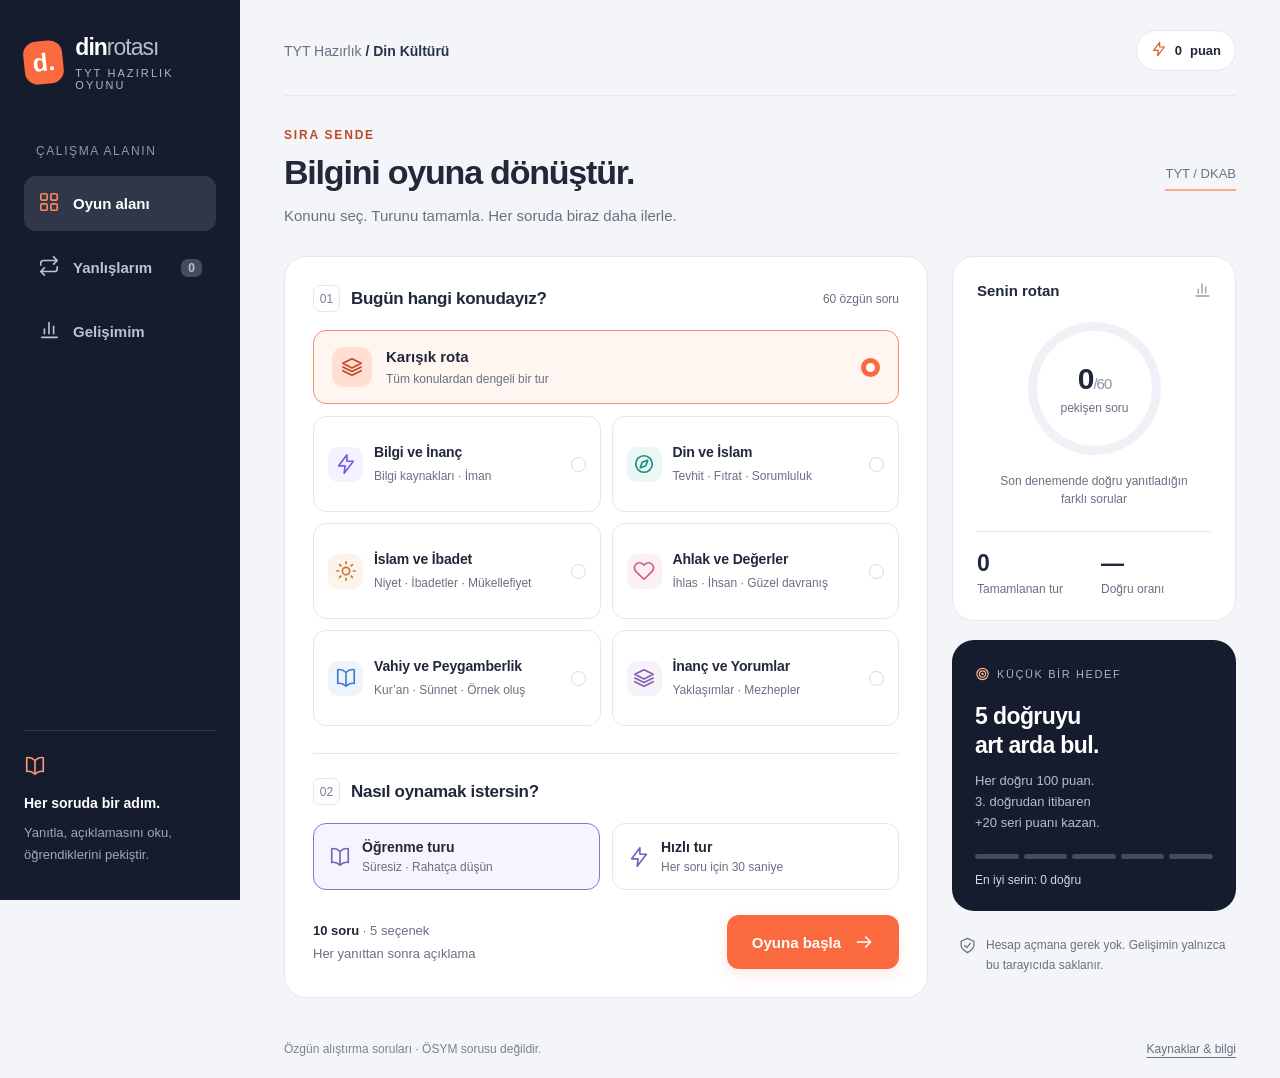
==== index.html @ 05b0d8e2 "Add Din Rotasi TYT DKAB learning game" ====
<!doctype html>
<html lang="tr"><head><meta charset="utf-8"><meta name="viewport" content="width=device-width, initial-scale=1"><meta name="theme-color" content="#151c2e"><meta name="description" content="TYT Din Kültürü ve Ahlak Bilgisi hazırlığı: 60 açıklamalı soru, konu turları ve yanlışlarını tekrar çözme oyunu."><title>Din Rotası • TYT Hazırlık Oyunu</title><link rel="icon" type="image/svg+xml" href="data:image/svg+xml,%3Csvg xmlns='http://www.w3.org/2000/svg' viewBox='0 0 40 40'%3E%3Crect width='40' height='40' rx='11' fill='%23fb693e'/%3E%3Cpath d='M13 10h7a10 10 0 0 1 0 20h-7z' fill='none' stroke='white' stroke-width='5'/%3E%3C/svg%3E"><style>:root{color-scheme:light;--navy:#151c2e;--ink:#20283a;--muted:#697082;--orange:#fb693e;--paper:#f4f5f8;--line:#e5e7ee;--green:#12775b;--radius:22px;font-family:Inter,'Segoe UI',Arial,sans-serif;color:var(--ink);background:var(--paper);font-synthesis:none}*{box-sizing:border-box}body{margin:0}button,input,select{font:inherit}button,a{-webkit-tap-highlight-color:transparent}button{cursor:pointer}button:disabled{cursor:default}button,a,input{outline-offset:5px}button:focus-visible,a:focus-visible,input:focus-visible{outline:3px solid #6756de}a{color:inherit}svg{width:22px;height:22px;fill:none;stroke:currentColor;stroke-width:1.8;stroke-linecap:round;stroke-linejoin:round;flex-shrink:0}button{color:inherit}h1,h2,h3,p{margin:0}button{border:0}button:disabled{opacity:.5}button.primary:disabled{background:#858b98} .app-shell{display:grid;grid-template-columns:240px minmax(0,1fr);min-height:100vh}.sidebar{background:var(--navy);color:white;padding:34px 24px;display:flex;flex-direction:column;position:sticky;top:0;height:100vh;min-height:660px}.brand{display:flex;align-items:center;gap:12px;text-decoration:none;width:fit-content;background:none;color:inherit;padding:0;text-align:left}.brand-mark{width:43px;height:43px;background:var(--orange);color:#fff;display:grid;place-items:center;border-radius:13px;font-size:25px;font-weight:900;transform:rotate(-6deg)}.brand-name{font-weight:750;font-size:23px;letter-spacing:-1px}.brand-name span{color:#b6bdce;font-weight:400}.brand small{display:block;font-size:11px;letter-spacing:2.1px;color:#aeb6c9;margin-top:6px}.side-label{font-size:12px;letter-spacing:1.6px;color:#8d98b1;margin:53px 12px 18px}.side-nav{display:grid;gap:9px}.nav-button{background:transparent;display:flex;align-items:center;gap:13px;text-align:left;border-radius:12px;padding:15px 14px;color:#b9c2d6;font-size:15px;font-weight:600}.nav-button:hover{background:#252e44}.nav-button.active{background:#303749;color:white}.nav-button.active svg{color:#ff865f}.badge{margin-left:auto;background:#434c60;border-radius:7px;padding:2px 7px;font-size:12px}.side-foot{margin-top:auto;border-top:1px solid #32394d;padding-top:24px}.side-foot strong{display:block;font-size:14px;line-height:1.5;margin-bottom:8px}.side-foot p{color:#9ca8c0;font-size:13px;line-height:1.7}.side-foot svg{color:#ff9673;margin-bottom:12px}.main{padding:30px 44px 22px;max-width:1460px;width:100%;margin:auto}.topbar{display:flex;align-items:center;justify-content:space-between;padding-bottom:24px;border-bottom:1px solid var(--line);gap:15px}.crumb{font-size:14px;color:var(--muted)}.crumb span{color:#283249;font-weight:650}.top-chip{display:flex;align-items:center;gap:8px;font-size:13px;background:white;border:1px solid var(--line);border-radius:30px;padding:10px 14px;font-weight:600}.top-chip svg{width:16px;height:16px;color:#da582d}.intro{padding:32px 0 28px;display:flex;align-items:center;justify-content:space-between;gap:20px}.eyebrow{font-size:12px;letter-spacing:1.8px;font-weight:750;color:#bd4b25;margin-bottom:11px}.intro h1{font-size:34px;line-height:1.15;font-weight:750;letter-spacing:-1.2px}.intro p{font-size:15px;color:var(--muted);margin-top:12px;line-height:1.6}.edition{font-size:13px;color:#6d7485;border-bottom:2px solid #f9aa8d;padding-bottom:8px}.workspace{display:grid;grid-template-columns:minmax(0,1fr) 284px;gap:24px;align-items:start}.panel{border:1px solid var(--line);background:white;border-radius:var(--radius)}.setup{padding:28px}.section-title{display:flex;align-items:center;gap:11px;margin-bottom:18px}.step{border:1px solid var(--line);color:#798094;font-size:12px;border-radius:7px;width:27px;height:27px;display:grid;place-items:center}.section-title h2{font-size:17px;letter-spacing:-.3px}.section-title small{margin-left:auto;font-size:12px;color:var(--muted)}.all-topic{border:1.5px solid var(--line);border-radius:13px;background:white;width:100%;padding:16px 18px;display:flex;align-items:center;text-align:left;gap:14px;margin-bottom:12px}.all-topic.selected{background:#fff6f1;border-color:#fa8e6b}.topic-symbol{display:grid;place-items:center;width:40px;height:40px;border-radius:12px;flex-shrink:0}.all-topic .topic-symbol{background:#ffdfd1;color:#c44821}.all-topic strong{font-size:15px;display:block;margin-bottom:4px}.all-topic small{color:var(--muted);font-size:12px}.selection-dot{border:1.5px solid #d6d9e1;width:19px;height:19px;border-radius:50%;margin-left:auto;flex-shrink:0}.selected .selection-dot{border:5px solid var(--orange);background:white}.topic-grid{display:grid;grid-template-columns:1fr 1fr;gap:11px}.topic{border:1.5px solid var(--line);background:white;border-radius:13px;min-height:96px;padding:14px;display:flex;align-items:center;gap:11px;text-align:left}.topic:hover,.all-topic:hover{border-color:#e4a48d;background:#fffbf8}.topic.selected{border-color:var(--orange);background:#fff6f1}.topic .topic-symbol{width:35px;height:35px;border-radius:10px}.topic strong{display:block;font-size:14px;line-height:1.4;letter-spacing:-.15px}.topic small{font-size:12px;color:var(--muted);display:block;margin-top:5px;line-height:1.4}.topic .selection-dot{width:15px;height:15px}.topic.selected .selection-dot{border-width:4px}.mode-section{margin-top:27px;padding-top:24px;border-top:1px solid var(--line)}.mode-grid{display:grid;grid-template-columns:1fr 1fr;gap:12px}.mode{border:1.5px solid var(--line);border-radius:13px;background:white;text-align:left;padding:15px;display:flex;align-items:center;gap:11px}.mode.selected{background:#f5f4ff;border-color:#8374d9}.mode svg{color:#7164b8}.mode strong{display:block;font-size:14px}.mode small{display:block;font-size:12px;color:var(--muted);margin-top:5px}.start-row{display:flex;justify-content:space-between;align-items:center;gap:18px;margin-top:25px}.start-meta{font-size:13px;color:var(--muted);line-height:1.8}.start-meta strong{color:var(--ink)}.primary{display:flex;align-items:center;justify-content:center;gap:13px;background:var(--orange);color:#fff;border-radius:12px;padding:17px 25px;font-size:15px;font-weight:750;box-shadow:0 6px 16px #f36a3822;min-height:52px}.primary:hover{background:#e7532d}.primary svg{width:20px;height:20px}.rail{display:grid;gap:19px}.progress-panel{padding:24px;position:relative;overflow:hidden}.rail-heading{font-size:15px;font-weight:700;display:flex;align-items:center;justify-content:space-between}.rail-heading svg{color:#959cac;width:18px;height:18px}.progress-ring{--angle:0deg;margin:23px auto 17px;background:conic-gradient(var(--orange) var(--angle),#f0f1f6 0);width:133px;height:133px;border-radius:50%;padding:9px;display:grid;place-items:center;transform:rotate(-40deg)}.ring-center{background:white;border-radius:50%;width:100%;height:100%;display:flex;align-items:center;justify-content:center;flex-direction:column;transform:rotate(40deg)}.ring-center strong{font-size:30px;letter-spacing:-1px}.ring-center small{font-size:12px;color:var(--muted);margin-top:5px}.rail-caption{font-size:12px;text-align:center;color:var(--muted);line-height:1.5}.stat-grid{display:grid;grid-template-columns:1fr 1fr;gap:14px;margin-top:23px;padding-top:18px;border-top:1px solid var(--line)}.stat-grid strong{display:block;font-size:23px;letter-spacing:-.8px}.stat-grid small{font-size:12px;color:var(--muted);display:block;margin-top:5px}.challenge{background:var(--navy);color:white;padding:23px;border-radius:var(--radius);position:relative;overflow:hidden}.challenge-label{font-size:11px;letter-spacing:1.6px;color:#a8b3ca;display:flex;align-items:center;gap:7px}.challenge-label svg{width:15px;color:#ffb592}.challenge h3{font-size:23px;line-height:1.25;letter-spacing:-.6px;margin:17px 0 10px}.challenge p{color:#b4bfd2;font-size:13px;line-height:1.65}.challenge-bar{display:flex;gap:5px;margin:20px 0 11px}.challenge-bar i{height:5px;flex:1;background:#424b60;border-radius:3px}.challenge-bar i.done{background:#ff9874}.challenge small{font-size:12px;color:#d1d8e7}.hint{padding:5px 7px;display:flex;gap:10px;color:var(--muted);font-size:12px;line-height:1.7}.hint svg{width:17px;height:17px;margin-top:2px}.footer{margin-top:26px;padding-top:18px;display:flex;align-items:center;justify-content:space-between;gap:16px;color:#7b8291;font-size:12px}.text-button{padding:0;background:none;color:var(--muted);text-decoration:underline;text-underline-offset:4px;font-size:12px}.game-wrap{max-width:880px;margin:28px auto}.game-status{display:flex;align-items:center;justify-content:space-between;gap:15px;margin-bottom:15px}.subtle-button{border:1px solid var(--line);background:white;border-radius:9px;padding:10px 13px;font-size:13px;display:flex;align-items:center;gap:7px}.game-chips{display:flex;gap:10px;align-items:center}.pill{padding:9px 13px;background:white;border:1px solid var(--line);border-radius:30px;font-size:13px;display:flex;align-items:center;gap:6px}.pill svg{width:17px;height:17px}.pill.orange{background:#fff0e9;color:#b74824;border-color:#ffe0d1}.question-card{padding:30px 34px}.q-top{display:flex;justify-content:space-between;align-items:center;gap:10px;font-size:13px;color:var(--muted)}.topic-tag{border-radius:6px;background:#f1effc;color:#6955aa;padding:7px 10px;font-size:12px;font-weight:600}.track{height:5px;background:#eceef3;border-radius:10px;margin:18px 0 30px;overflow:hidden}.track-fill{height:100%;background:var(--orange);border-radius:10px;transition:width .3s}.question-number{font-size:12px;letter-spacing:1.4px;color:#848c9c;margin-bottom:13px}.question-card h1{font-size:23px;line-height:1.6;letter-spacing:-.4px;font-weight:650;margin-bottom:27px}.answers{display:grid;gap:11px}.answer{display:flex;align-items:center;gap:14px;text-align:left;padding:15px 17px;border:1.5px solid #e1e4ec;border-radius:12px;background:white;font-size:16px;line-height:1.45;min-height:60px;transition:background .15s,border-color .15s}.answer:not(:disabled):hover{background:#faf6f2;border-color:#e9a88d}.answer:disabled{opacity:1}.answer-letter{border:1px solid #e0e3ea;border-radius:8px;width:31px;height:31px;display:grid;place-items:center;font-size:13px;flex-shrink:0;color:#778091;font-weight:700}.answer.correct{background:#eaf7ef;border-color:#2c9870;color:#116647}.answer.incorrect{background:#fff0f0;border-color:#d97575;color:#a92e34}.answer.correct .answer-letter{color:white;background:#288767;border-color:#288767}.answer.incorrect .answer-letter{color:white;background:#bf4d55;border-color:#bf4d55}.answer-mark{margin-left:auto;font-weight:700;font-size:13px;white-space:nowrap}.feedback{border-radius:12px;padding:18px 20px;margin-top:20px;background:#eef7f2;border-left:3px solid #21835f}.feedback.wrong{background:#fff5ed;border-left-color:#e88a50}.feedback strong{display:block;font-size:15px;margin-bottom:8px}.feedback p{font-size:15px;line-height:1.65;color:#445064}.feedback a{display:inline-block;font-size:12px;margin-top:11px;color:#687080;text-underline-offset:3px}.question-footer{display:flex;align-items:center;justify-content:space-between;gap:20px;margin-top:23px}.keyboard{font-size:12px;color:#7b8495;line-height:1.6}.keyboard kbd{font-family:inherit;border:1px solid var(--line);padding:2px 5px;border-radius:4px}.timer-low{color:#b52b39!important;border-color:#edb2b9!important;background:#fff0f0!important}.result{padding:35px}.result-header{text-align:center;padding:8px 0 27px}.result-medal{display:grid;place-items:center;width:66px;height:66px;border-radius:22px;background:#fff0dc;color:#c07820;margin:0 auto 18px}.result-medal svg{width:33px;height:33px}.result h1{font-size:32px;letter-spacing:-.9px}.result-header p{font-size:15px;line-height:1.7;color:var(--muted);margin-top:10px}.scoreboard{display:grid;grid-template-columns:repeat(4,1fr);border:1px solid var(--line);border-radius:15px;margin-bottom:28px}.scoreboard div{text-align:center;padding:21px 10px}.scoreboard div+div{border-left:1px solid var(--line)}.scoreboard strong{display:block;font-size:27px}.scoreboard small{font-size:12px;color:var(--muted);display:block;margin-top:7px}.result-actions{display:flex;justify-content:center;gap:12px;flex-wrap:wrap}.secondary{background:#f0f1f7;border:1px solid #e1e4ed;padding:16px 20px;border-radius:12px;font-size:14px;font-weight:650;display:flex;align-items:center;justify-content:center;gap:8px}.review-title{font-size:17px;margin:30px 0 16px}.review-item{border-top:1px solid var(--line);padding:17px 0}.review-item summary{font-size:14px;line-height:1.6;cursor:pointer;font-weight:600}.review-item p{font-size:14px;line-height:1.7;color:#5b6575;margin-top:9px}.review-item .right{color:#177051}.empty{padding:55px 25px;text-align:center}.empty svg{height:40px;width:40px;color:#8376c7;margin-bottom:18px}.empty h2{font-size:23px;margin-bottom:10px}.empty p{color:var(--muted);font-size:15px;line-height:1.7;max-width:420px;margin:0 auto 24px}.empty .primary{margin:auto}.mistake-list{padding:26px}.mistake-list>p{color:var(--muted);font-size:14px;line-height:1.7;margin:12px 0 20px}.progress-list{margin-top:22px;padding:26px}.topic-progress{display:flex;gap:14px;align-items:center;padding:17px 0;border-bottom:1px solid var(--line)}.topic-progress:last-child{border:0}.topic-progress .info{flex:1}.topic-progress h3{font-size:15px;margin-bottom:7px}.topic-progress small{font-size:12px;color:var(--muted)}.topic-progress .track{margin:9px 0 0}.notice{margin:14px 0 0;border:1px solid #e3ba85;border-radius:8px;background:#fff3e1;padding:12px 15px;font-size:13px;line-height:1.6}dialog{border:1px solid var(--line);border-radius:22px;box-shadow:0 20px 70px #111a3333;padding:30px;max-width:600px;width:calc(100% - 36px);color:var(--ink)}dialog::backdrop{background:#10182d99;backdrop-filter:blur(3px)}dialog h2{font-size:23px;margin-bottom:16px}dialog p{font-size:15px;line-height:1.8;color:#5e687a;margin-bottom:16px}dialog li{font-size:14px;line-height:1.6;margin:10px 0}dialog .actions{display:flex;gap:12px;justify-content:flex-end;margin-top:24px}.sr-only{position:absolute;width:1px;height:1px;overflow:hidden;clip:rect(0,0,0,0)}.hidden{display:none!important}@media(min-width:1550px){.main{padding-left:65px;padding-right:65px}}@media(max-width:1200px){.app-shell{grid-template-columns:200px minmax(0,1fr)}.sidebar{padding:29px 18px}.main{padding:24px}.workspace{grid-template-columns:minmax(0,1fr) 240px;gap:18px}.setup{padding:23px}.topic-grid{grid-template-columns:1fr}.topic{min-height:74px}.intro h1{font-size:30px}.brand-name{font-size:21px}.brand-mark{width:35px;height:39px}.rail .progress-panel{padding:20px}}@media(max-width:940px){.app-shell{grid-template-columns:1fr}.sidebar{position:static;height:auto;min-height:0;flex-direction:row;padding:17px 24px;align-items:center;justify-content:space-between;gap:22px}.side-label,.side-foot,.brand small{display:none}.side-nav{display:flex;gap:7px}.nav-button{padding:11px;font-size:13px;gap:7px}.nav-button svg{width:18px;height:18px}.badge{font-size:11px}.main{padding:24px 28px}.workspace{grid-template-columns:minmax(0,1fr) 240px}.intro{padding:27px 0}.topic strong{font-size:15px}}@media(max-width:690px){.sidebar{padding:17px 17px 0;display:block}.brand{margin-bottom:16px}.brand-name{font-size:23px}.side-nav{justify-content:space-between;gap:4px}.nav-button{border-radius:10px 10px 0 0;padding:13px 10px;font-size:12px}.nav-button.active{background:var(--paper);color:var(--ink)}.badge{background:#dce0ea;color:#3b4254}.main{padding:19px 16px}.topbar{padding-bottom:17px}.crumb{font-size:12px}.top-chip{padding:8px 10px;font-size:12px}.intro{padding:25px 0 23px}.intro h1{font-size:30px}.intro p{font-size:14px;max-width:295px}.edition{display:none}.workspace{grid-template-columns:1fr;gap:17px}.setup{padding:21px 17px}.topic-grid{grid-template-columns:1fr 1fr;gap:9px}.topic{display:block;position:relative;min-height:139px;padding:13px 11px}.topic .topic-symbol{margin-bottom:10px;width:31px;height:31px}.topic strong{font-size:13px}.topic small{font-size:11px;line-height:1.5}.topic .selection-dot{position:absolute;top:16px;right:13px}.section-title h2{font-size:16px}.section-title small{font-size:11px}.mode{padding:13px 10px;gap:8px}.mode strong{font-size:13px}.mode small{font-size:11px}.mode svg{width:20px;height:20px}.start-row{display:block}.start-meta{margin-bottom:13px}.start-row .primary{width:100%}.rail{grid-template-columns:1fr 1fr;gap:12px}.progress-panel{padding:18px!important}.rail-heading{font-size:13px}.rail-heading svg{display:none}.progress-ring{width:111px;height:111px;margin:18px auto 12px}.ring-center strong{font-size:26px}.stat-grid{gap:8px;margin-top:16px;padding-top:14px}.stat-grid strong{font-size:20px}.stat-grid small{font-size:11px}.challenge{padding:18px}.challenge h3{font-size:22px}.challenge p{font-size:12px}.challenge-label{font-size:10px;letter-spacing:1px}.hint{grid-column:1/-1}.footer{font-size:11px;align-items:flex-start;line-height:1.6}.footer span{max-width:240px}.game-wrap{margin:22px 0}.game-status{align-items:start}.game-chips{gap:5px;flex-wrap:wrap;justify-content:flex-end}.pill{font-size:12px;padding:8px 10px}.question-card{padding:23px 17px}.question-card h1{font-size:19px;line-height:1.65}.answer{font-size:15px;padding:13px 12px;gap:10px}.answer-mark{font-size:11px}.question-footer{gap:10px}.keyboard{display:none}.question-footer .primary{width:100%}.q-top{font-size:12px}.topic-tag{font-size:11px}.result{padding:25px 17px}.result h1{font-size:27px}.scoreboard strong{font-size:22px}.scoreboard small{font-size:11px}.scoreboard div{padding:17px 5px}.result-actions>*{width:100%}.progress-list{padding:18px}.topic-progress{gap:9px}.topic-progress h3{font-size:13px}.topic-progress .subtle-button{font-size:12px;padding:9px}.empty{padding:40px 20px}}@media(prefers-reduced-motion:reduce){*,*::before,*::after{scroll-behavior:auto!important;animation:none!important;transition:none!important}}@media(min-width:691px){.animate-in{animation:fadein .25s ease-out}@keyframes fadein{from{opacity:0;transform:translateY(7px)}to{opacity:1;transform:translateY(0)}}}
</style></head>
<body><div class="app-shell"><aside class="sidebar"><button class="brand" data-action="home" aria-label="Din Rotası ana sayfa"><span class="brand-mark">d.</span><span><span class="brand-name">din<span>rotası</span></span><small>TYT HAZIRLIK OYUNU</small></span></button><div class="side-label">ÇALIŞMA ALANIN</div><nav class="side-nav" aria-label="Ana menü"><button class="nav-button active" data-action="home" data-nav="home"><span data-icon="grid"></span>Oyun alanı</button><button class="nav-button" data-action="mistakes" data-nav="mistakes"><span data-icon="repeat"></span>Yanlışlarım <span class="badge" id="mistake-count">0</span></button><button class="nav-button" data-action="progress" data-nav="progress"><span data-icon="chart"></span>Gelişimim</button></nav><div class="side-foot"><span data-icon="book"></span><strong>Her soruda bir adım.</strong><p>Yanıtla, açıklamasını oku,<br>öğrendiklerini pekiştir.</p></div></aside><main class="main" id="main"><header class="topbar"><div class="crumb">TYT Hazırlık <span aria-hidden="true"> / </span> <span>Din Kültürü</span></div><div class="top-chip"><span data-icon="spark"></span><span id="total-points">0</span> puan</div></header><div id="storage-notice" class="notice hidden" role="status">Tarayıcı kayıt izni vermedi. Oyunu oynayabilirsin; gelişimin bu oturumun sonunda kaybolabilir.</div><div id="view"></div><footer class="footer"><span>Özgün alıştırma soruları · ÖSYM sorusu değildir.</span><button class="text-button" data-action="sources">Kaynaklar & bilgi</button></footer></main></div><dialog id="info-dialog" aria-labelledby="dialog-title"><div id="dialog-content"></div></dialog><noscript><p>Oyunu açmak için tarayıcında JavaScript’i etkinleştir.</p></noscript><script>const TOPICS = [
 {id:'bilgi',title:'Bilgi ve İnanç',sub:'Bilgi kaynakları · İman',icon:'spark',color:'#6b5fea',source:'https://ogmmateryal.eba.gov.tr/panel/upload/kitap/yunpl5pcl5w.pdf'},
 {id:'din',title:'Din ve İslam',sub:'Tevhit · Fıtrat · Sorumluluk',icon:'compass',color:'#168d82',source:'https://dogm.eba.gov.tr/panel/upload/etkilesimli/kitap/DKB9/unite2/files/basic-html/page8.html'},
 {id:'ibadet',title:'İslam ve İbadet',sub:'Niyet · İbadetler · Mükellefiyet',icon:'sun',color:'#ca7627',source:'https://dogm.eba.gov.tr/panel/upload/kitap/dkab9/dkab9_%C3%9Cnite3.pdf'},
 {id:'ahlak',title:'Ahlak ve Değerler',sub:'İhlas · İhsan · Güzel davranış',icon:'heart',color:'#cf587e',source:'https://ogmmateryal.eba.gov.tr/panel/upload/kitap/knrx2znav4a.pdf'},
 {id:'vahiy',title:'Vahiy ve Peygamberlik',sub:'Kur’an · Sünnet · Örnek oluş',icon:'book',color:'#417acf',source:'https://tymm.meb.gov.tr/din-kulturu-ve-ahlak-bilgisi-dersi-2/unite/143'},
 {id:'yorum',title:'İnanç ve Yorumlar',sub:'Yaklaşımlar · Mezhepler',icon:'layers',color:'#8960b4',source:'https://ogmmateryal.eba.gov.tr/panel/upload/kitap/y1etond3i33.pdf'}
];
// Her satır: konu, soru, doğru cevap (ilk seçenek), dört çeldirici, açıklama.
// Oyun seçenekleri her turda karıştırır. Sorular özgün alıştırmadır; çıkmış ÖSYM sorusu değildir.
const RAW = [
['bilgi','Bir öğrenci suyun kaynamasını gözlemliyor, ölçümlerini karşılaştırıyor ve bir sonuca ulaşıyor. Bu süreçte birlikte kullandığı bilgi kaynakları hangileridir?',['Salim duyular ve selim akıl','Vahiy ve rüya','İlham ve sezgi','Yalnızca doğru haber','Yalnızca vahiy'],'Gözlem duyularla, verilerden sonuç çıkarma ise akılla gerçekleşir.'],
['bilgi','İslam düşüncesinde aşağıdakilerden hangisi herkes için bağlayıcı bir bilgi kaynağı sayılmaz?',['Kişinin gördüğü rüya','Selim akıl','Salim duyular','Vahiy','Güvenilirliği doğrulanmış haber'],'Rüya kişisel bir yaşantıdır; tek başına herkesi bağlayan bir dinî delil oluşturmaz.'],
['bilgi','İnancını yalnızca çevresinde gördüklerini benimseyerek sürdüren, dayanakları üzerinde düşünmeyen birinin imanı hangi kavramla adlandırılır?',['Taklidî iman','Tahkikî iman','İhsan','İhlas','Salih amel'],'Taklidî imanda çevreden edinilen kabul öne çıkar; tahkikî iman araştırma ve delillendirmeyle güçlenir.'],
['bilgi','Bir genç, inandığı esasların gerekçelerini araştırıyor ve sorularına bilinçli cevaplar bulmaya çalışıyor. Bu yaklaşım en çok hangisiyle ilişkilidir?',['Tahkikî iman','Taklidî iman','Taassup','Riya','Zan'],'Tahkik, inancın gerekçelerini sorgulayıp araştırarak bilinçli bir kanaate ulaşmayı ifade eder.'],
['bilgi','Bir haberi paylaşmadan önce kaynağını ve doğruluğunu kontrol eden kişi hangi ilkeyi gözetmektedir?',['Bilginin güvenilirliğini araştırma','Çoğunluğun her zaman haklı olduğunu kabul etme','Her duyduğuna inanma','Kişisel kanaati kesin bilgi sayma','Bilgiye ulaşmayı gereksiz görme'],'Bir haberin yaygın olması doğru olduğunu göstermez; kaynağının ve içeriğinin doğrulanması gerekir.'],
['bilgi','Yalan üzerinde birleşmeleri aklen mümkün görülmeyen çok sayıda kişinin aktardığı haber hangi kavramla ifade edilir?',['Mütevatir haber','İlham','Rüya','Keşif','Zan'],'Mütevatir haberin ayırt edici yönü, aktarımın çok sayıda bağımsız kişi tarafından güvenilir biçimde yapılmasıdır.'],
['bilgi','İslam’a göre insanın, duyularının erişemediği ahiret hayatı hakkında bilgi edinmesinde temel kaynak hangisidir?',['Vahiy','Kişisel tahmin','Laboratuvar deneyi','Rastlantı','Geleneksel söylenti'],'Ahiretin ayrıntıları deney ve gözlem alanının dışındadır; bu alandaki dinî bilgi vahye dayanır.'],
['bilgi','Ön yargılardan uzak biçimde düşünebilen, doğruyu yanlıştan ayırmada kullanılan akıl için hangi kavram kullanılır?',['Selim akıl','Salim duyular','Mütevatir haber','Taklidî iman','İlham'],'Selim akıl, sağlıklı değerlendirme yapabilen akıldır. Salim duyular ise sağlıklı işleyen duyu organlarıyla ilgilidir.'],
['bilgi','“Bir iddiaya inananların sayısının çokluğu, o iddiayı tek başına doğru yapmaz.” Bu cümle aşağıdakilerden hangisini öne çıkarır?',['İddianın kanıtlarını değerlendirmeyi','Haber kaynaklarını tümüyle reddetmeyi','Yalnızca sezgiye dayanmayı','Araştırmadan karar vermeyi','Duyuları bilgi kaynağı saymamayı'],'Doğruya ulaşmak için popülerliğe değil, gerekçe ve kanıtlara bakılır.'],
['bilgi','İmanın özüyle ilgili aşağıdaki açıklamalardan hangisi doğrudur?',['İnanç esaslarını kalben doğrulamaktır.','Yalnızca toplumsal bir gruba katılmaktır.','Her konuda hiç soru sormamaktır.','Yalnızca sözlü bir iddiadan ibarettir.','Sadece gelenekleri tekrar etmektir.'],'İmanın özünde kalbin tasdiki bulunur; sözlü beyan bu kabulün dışa yansımasıdır.'],
['din','İslam’da Allah’ın bir ve eşsiz olduğuna inanmayı ifade eden temel ilke hangisidir?',['Tevhit','Şirk','Riya','Taassup','İsraf'],'Tevhit, Allah’ın birliğini ve eşsizliğini kabul etmektir.'],
['din','İnsanın doğuştan sahip olduğu özellikleri ve hakikati kabul etmeye elverişli yaratılışını anlatan kavram hangisidir?',['Fıtrat','Mezhep','İçtihat','İcma','Hicret'],'Fıtrat, insanın yaratılıştan getirdiği yapıyı ve yatkınlıkları ifade eder.'],
['din','Allah’a ortak koşmadan, batıl inançlardan uzak durarak O’na yönelen kişi hangi kavramla nitelendirilir?',['Hanif','Münafık','Müşrik','Müsrif','Müfteri'],'Hanif, şirkten uzaklaşıp tek Allah’a yönelen kişidir; Hanefî ise bir fıkıh mezhebine mensubiyeti belirtir.'],
['din','İslam’a göre kişinin davranışlarından sorumlu tutulabilmesi en doğrudan hangi iki özelliğiyle ilişkilidir?',['Akıl ve özgür irade','Servet ve makam','Soy ve aile','Yaşadığı ülke ve iklim','Fiziksel güç ve görünüş'],'İnsan, aklıyla değerlendirebildiği ve iradesiyle seçebildiği davranışlarından sorumlu olur.'],
['din','İslam’ın insanı hem bireysel hem toplumsal yönüyle ele alması aşağıdakilerden hangisini destekler?',['Dinî hayatın ahlak ve sosyal ilişkilerle de bağlantılı olduğunu','Dinin yalnızca törenlerden oluştuğunu','Ahlakın dinle hiçbir ilişkisi bulunmadığını','Sorumluluğun yalnızca başkalarına ait olduğunu','Toplumsal adaletin önemsiz olduğunu'],'İslam’ın ilkeleri ibadetlerin yanında insan ilişkilerini ve ahlaki davranışları da kapsar.'],
['din','Bir kimsenin Allah’a inanmakla birlikte başka varlıklara da ilahlık atfetmesi hangi kavramla ifade edilir?',['Şirk','Tevhit','İhlas','İhsan','Takva'],'Şirk, Allah’a ortak koşmaktır; tevhitle bağdaşmaz.'],
['din','“İman, ibadet ve ahlak birbirini tamamlar.” Buna uygun davranış hangisidir?',['İbadet ederken insan haklarına da özen göstermek','İbadetleri başkalarını küçük görmek için kullanmak','İnancı davranışlardan tamamen ayırmak','Dürüstlüğü yalnızca kazanç sağladığında önemsemek','Yardımı sırf övülmek için yapmak'],'İnanç ve ibadet, günlük hayatta adalet ve güzel ahlakla bütünleşmelidir.'],
['din','Bir öğrenci sınava düzenli hazırlanıyor, elinden geleni yaptıktan sonra sonucu Allah’a bırakıyor. Bu tutum hangisine örnektir?',['Tevekkül','Tembellik','Kadercilik adına çabayı bırakma','Riya','İsraf'],'Tevekkül, gereken çabayı ve tedbiri gösterdikten sonra Allah’a güvenmektir.'],
['din','İslam inancında Allah’ın güzel isimlerini ifade eden kavram hangisidir?',['Esmâ-i hüsnâ','Efâl-i mükellefîn','Sünnetullah','Siyer','Esbâb-ı nüzûl'],'Esmâ-i hüsnâ, Allah’ı tanımaya yardımcı olan güzel isimlerdir.'],
['din','“İnsan, seçim yapabildiği için yaptıklarının sonuçlarını da üstlenmelidir.” Bu düşüncede hangi ilişki vurgulanır?',['Özgürlük ve sorumluluk','Servet ve itibar','Gelenek ve coğrafya','Ticaret ve üretim','Sanat ve mimari'],'Seçme imkânı, kişinin davranışları için hesap verme sorumluluğunu beraberinde getirir.'],
['ibadet','Bir kişi, bir iyiliği yalnızca Allah’ın rızasını gözeterek yapıyor. İbadette hangi temel ilke öne çıkmaktadır?',['İhlas','Riya','Gösteriş','Taassup','İsraf'],'İhlas, davranışın samimi biçimde Allah’ın rızası için yapılmasıdır.'],
['ibadet','İbadetin geniş anlamını en iyi yansıtan davranış hangisidir?',['Allah’ın rızasını gözeterek ihtiyaç sahibine yardım etmek','Yalnızca kazanç için başkasını yanıltmak','Övülmek için yardım ediyor görünmek','Sorumluluklardan kaçmak','İnsanları değersiz görmek'],'İbadet yalnızca belirli ritüellerle sınırlı değildir; iyi niyetle yapılan meşru ve faydalı işler de bu kapsamda değerlendirilir.'],
['ibadet','Dinen yapılması kesin ve bağlayıcı biçimde emredilen davranış hangi kavramla adlandırılır?',['Farz','Mubah','Mekruh','Haram','Nafile'],'Farz, yerine getirilmesi kesin olarak istenen yükümlülüktür.'],
['ibadet','Yeterli sayıda Müslüman yerine getirdiğinde diğerlerinden sorumluluğun kalktığı görev hangisidir?',['Farz-ı kifaye','Farz-ı ayn','Mubah','Mekruh','Nafile'],'Farz-ı kifaye toplumsal nitelikte bir yükümlülüktür. Cenaze namazı buna örnektir.'],
['ibadet','Dinen yapılması da yapılmaması da serbest bırakılan davranışlar hangi başlıkta yer alır?',['Mubah','Haram','Farz','Vacip','Mekruh'],'Mubah davranışlarda esas itibarıyla yapma veya yapmama serbestliği vardır.'],
['ibadet','İbadet yükümlülüğüyle ilgili “mükellef” kavramı temel olarak kimi ifade eder?',['Akıl sağlığı yerinde ve ergenlik çağına ulaşmış kişiyi','Yalnızca din görevlilerini','Yalnızca varlıklı kişileri','Yaşı ne olursa olsun herkesi','Sadece yolculuk yapanları'],'Mükellefiyetin temel şartları akıl ve ergenliktir; belirli ibadetlerde ayrıca özel şartlar bulunur.'],
['ibadet','Dinen yapılması kesin olarak yasaklanmış davranışın hükmü hangisidir?',['Haram','Mubah','Müstehap','Sünnet','Nafile'],'Haram, yapılmaması kesin biçimde istenen davranıştır.'],
['ibadet','Bir öğrencinin oruç tutarken kötü sözden ve haksızlıktan da uzak durması hangi sonucu gösterir?',['İbadetin ahlaki gelişimi desteklediğini','İbadetin yalnızca aç kalmak olduğunu','İbadette niyetin gereksizliğini','Ahlakın yalnızca dış görünüş olduğunu','İbadetin insan ilişkilerini etkilemediğini'],'İbadetin amaçlarından biri öz denetimi güçlendirmek ve davranışları güzelleştirmektir.'],
['ibadet','Zorunlu ibadetlerin dışında, gönüllü olarak yapılan ek ibadetler için hangi genel kavram kullanılır?',['Nafile','Farz-ı ayn','Haram','Mekruh','Mükellef'],'Nafile, kişinin zorunlu olmadığı hâlde gönüllü yaptığı ibadetleri ifade eder.'],
['ibadet','Bir kişi yardım yaparken “Beni herkes görsün ve övsün.” diye düşünüyor. Bu tutum ibadetin hangi yönünü zedeler?',['Samimiyetini','Yapıldığı yerin büyüklüğünü','Kullanılan eşyanın türünü','Yardım alanın yaşını','Günün saatini'],'İnsanların beğenisini temel amaç hâline getirmek riyadır ve ihlasla bağdaşmaz.'],
['ahlak','Bir genç kimse görmediğinde de kendisini Allah’ın gördüğünü düşünerek dürüst davranıyor. Hangi kavram öne çıkar?',['İhsan','Riya','Gıybet','İsraf','Haset'],'İhsan, Allah’ın huzurunda olduğu bilinciyle işini ve davranışını güzelleştirmektir.'],
['ahlak','Bir kimsenin bulunmadığı ortamda, duyduğunda hoşlanmayacağı gerçek bir kusurundan söz etmek hangi davranıştır?',['Gıybet','İftira','İstişare','İnfak','Tevazu'],'Gıybet, kişiyi arkasından hoşlanmayacağı şekilde anmaktır; asılsız bir suç yüklemek ise iftiradır.'],
['ahlak','İşlemediği bilinen bir suçu bir kişiye yüklemek hangi kavramla ifade edilir?',['İftira','Gıybet','Kanaat','İstişare','İhsan'],'İftira, gerçeğe aykırı bir isnatta bulunmaktır.'],
['ahlak','Kendi ihtiyacı bulunmasına rağmen arkadaşının ihtiyacını önceleyen kişinin davranışı hangi kavrama örnektir?',['İsar','İsraf','Haset','Kibir','Riya'],'İsar, başkasının ihtiyacını kendi ihtiyacına tercih edebilme erdemidir.'],
['ahlak','Birinin sahip olduğu imkânın ondan gitmesini istemeden, benzer bir iyiliğe sahip olmayı arzulamak hangisidir?',['Gıpta','Haset','İftira','Kibir','Gıybet'],'Gıptada başkasının nimetini kaybetmesi istenmez. Hasette ise bu nimetin yok olması arzulanır.'],
['ahlak','Bir yönetici görevi yakınına değil, işi en iyi yapabilecek kişiye veriyor. Hangi ilke öne çıkar?',['Liyakat','Kayırmacılık','İsraf','Taassup','Gösteriş'],'Liyakat, görevin ehil kişiye verilmesidir ve adaletin uygulanmasına katkı sağlar.'],
['ahlak','İnsanlarla ilişkilerinde kendini üstün görmeyen, başarılarıyla başkalarını küçümsemeyen kişinin özelliği hangisidir?',['Tevazu','Kibir','Haset','Riya','Taassup'],'Tevazu alçak gönüllülüktür; kişinin kendisini değersiz sayması anlamına gelmez.'],
['ahlak','Bir öğrenci ortak karardan önce arkadaşlarının görüşlerini alıyor. Bu davranış hangisine örnektir?',['İstişare','İsraf','İftira','Gıybet','Taassup'],'İstişare, karar verirken başkalarının bilgi ve görüşlerinden yararlanmaktır.'],
['ahlak','Tüketimde ihtiyacı aşmak ve kaynakları ölçüsüz kullanmak hangi kavramla ifade edilir?',['İsraf','Kanaat','İnfak','İsar','İktisat'],'İsraf, sahip olunan imkânların gereksiz ve ölçüsüz tüketilmesidir.'],
['ahlak','Bir kişinin kazancının bir kısmını Allah’ın rızasını gözeterek ihtiyaç sahipleriyle paylaşması hangi kavrama örnektir?',['İnfak','İhtikâr','Gıybet','Haset','Kibir'],'İnfak, kişinin malından veya imkânlarından hayır için harcamasıdır.'],
['vahiy','Hz. Muhammed’in vahyi insanlara ulaştırma görevi hangi kavramla ifade edilir?',['Tebliğ','Tebyin','Temsil','İçtihat','İcma'],'Tebliğ mesajı ulaştırma, tebyin ise bu mesajı açıklama görevidir.'],
['vahiy','Hz. Muhammed’in Kur’an’ın mesajını açıklaması ve anlaşılmasına yardımcı olması hangi görevidir?',['Tebyin','Tebliğ','Hicret','İcma','Kıyas'],'Tebyin, vahyin açıklanmasıdır; kavramın ayırt edici anlamı açıklığa kavuşturmaktır.'],
['vahiy','Hz. Muhammed’in bildirdiği ilkeleri kendi hayatında uygulayarak insanlara örnek olması hangi göreviyle ilişkilidir?',['Temsil','Tercüme','İcma','Kıraat','Tedvin'],'Temsil, dinî ilkeleri yaşayarak örneklik göstermektir.'],
['vahiy','Kur’an’da Hz. Muhammed için kullanılan “üsve-i hasene” ifadesinin anlamı hangisidir?',['Güzel örnek','Son kitap','İlk insan','Gizli haber','Ortak görüş'],'Üsve-i hasene, davranışlarıyla örnek alınacak güzel bir model olmayı ifade eder.'],
['vahiy','Peygamberlerin doğru sözlü olma özelliği hangi kavramdır?',['Sıdk','Emanet','Fetanet','Tebliğ','İsmet'],'Sıdk doğruluğu, emanet güvenilirliği, fetanet ise akıllı ve zeki olmayı anlatır.'],
['vahiy','Hz. Muhammed’in kendisine bırakılan eşyaları koruması ve sahiplerine geri vermesi hangi özelliğini örnekler?',['Emanet','Fetanet','İsmet','Hicret','Kıraat'],'Emanet, güvenilir olmaktır; verilen sözü tutmayı ve emanetleri korumayı kapsar.'],
['vahiy','Hz. Muhammed’in sözleri, davranışları ve onaylarının oluşturduğu örnek yol hangi kavramla ifade edilir?',['Sünnet','İcma','Kıyas','Mezhep','İçtihat'],'Sünnet, Hz. Peygamber’in söz, davranış ve onaylarıyla ortaya koyduğu örnekliği kapsar.'],
['vahiy','“Hatemü’l-enbiya” ifadesi Hz. Muhammed’in hangi özelliğini belirtir?',['Son peygamber olmasını','İlk insan olmasını','Melek olmasını','Yalnızca bir kavme gönderilmesini','Vahyi kendi düşüncesiyle oluşturmasını'],'Hatemü’l-enbiya, peygamberlerin sonuncusu demektir.'],
['vahiy','Hz. Muhammed’in yorulması, beslenmesi ve üzülmesi hangi yönüyle ilişkilidir?',['Beşerî yönüyle','Vahiy almasıyla','Tebliğ göreviyle','Son peygamber oluşuyla','Tebyin göreviyle'],'Beşerî yön, Hz. Muhammed’in diğer insanlar gibi insani ihtiyaçlara ve duygulara sahip olmasıdır.'],
['vahiy','Hz. Muhammed’in peygamberlik görevleri arasında “teşri” hangi anlamda kullanılır?',['Allah’ın verdiği yetkiyle dinî hüküm koyma','Vahyi insanlardan gizleme','Kur’an’ı başka bir kitaba dönüştürme','Yalnızca tarihî olayları kaydetme','Dini sadece kişisel beğeniye göre belirleme'],'Teşri, Hz. Peygamber’in vahyin rehberliğinde ve Allah’ın verdiği yetkiyle hüküm bildirmesini ifade eder.'],
['yorum','Tanrı’nın varlığını kabul ettiği hâlde vahyi ve peygamberliği reddeden yaklaşım hangisidir?',['Deizm','Teizm','Ateizm','Politeizm','Agnostisizm'],'Deizm yaratıcıyı kabul eder; vahiy ve peygamberlik kurumlarını benimsemez.'],
['yorum','Tanrı’nın varlığını reddeden yaklaşım hangisidir?',['Ateizm','Teizm','Deizm','Monoteizm','Politeizm'],'Ateizm tanrıtanımazlıktır. Deizm ise yaratıcıyı kabul ettiği için ateizmle aynı değildir.'],
['yorum','Tanrı’nın varlığı veya yokluğu hakkında kesin bilgiye ulaşılamayacağını savunan yaklaşım hangisidir?',['Agnostisizm','Monoteizm','Politeizm','Teizm','Deizm'],'Agnostisizm bilinemezcilik olarak adlandırılır; temel vurgu bilgiye ulaşmanın sınırındadır.'],
['yorum','Birden çok tanrının varlığını kabul eden inanç biçimi hangisidir?',['Politeizm','Monoteizm','Ateizm','Agnostisizm','Deizm'],'Politeizm çok tanrıcılık, monoteizm ise tek tanrıcılıktır.'],
['yorum','Varlığın yalnızca maddeden oluştuğunu savunan yaklaşım hangisidir?',['Materyalizm','Teizm','Monoteizm','Deizm','İdealizm'],'Materyalizm, maddeden bağımsız bir varlık alanını kabul etmeyen maddeci yaklaşımdır.'],
['yorum','İtikadi yorumlar öncelikle hangi alanla ilgilenir?',['İnanç esasları','Yalnızca mimari biçimler','Yalnızca yemek kültürü','Ticari ürünlerin fiyatı','Yazı sanatının kuralları'],'İtikat inançla ilgilidir. Fıkhi yorumlarda ise ibadet ve davranışlara ilişkin hükümler öne çıkar.'],
['yorum','Aşağıdakilerden hangisi fıkhi bir mezheptir?',['Hanefilik','Matüridilik','Eşarilik','Mevlevilik','Yesevilik'],'Hanefilik fıkhi; Matüridilik ve Eşarilik itikadi; Mevlevilik ve Yesevilik tasavvufi yorumlardır.'],
['yorum','Matüridilik ve Eşarilik hangi yorum alanında birlikte değerlendirilir?',['İtikadi yorumlar','Fıkhi yorumlar','Hat ekolleri','Tasavvufi yorumlar','Mimari üsluplar'],'Her iki ekol de İslam’ın inanç esaslarını açıklayan itikadi yorumlar arasında yer alır.'],
['yorum','Din ile dinî yorum arasındaki ilişkiyi doğru açıklayan ifade hangisidir?',['Dinî yorum, insanların dini anlama çabasının ürünüdür.','Her yorum yeni bir din olmak zorundadır.','Dinî yorumlar vahyin kendisiyle bütünüyle aynıdır.','Yorumlarda insanın hiçbir etkisi yoktur.','Farklı yorumların tamamı aynı cümlelerden oluşur.'],'Dinî yorumlarda insanın bilgi birikimi, yaşadığı çevre ve anlama biçimi etkilidir.'],
['yorum','Aynı dinî metnin farklı dönem ve çevrelerde farklı biçimlerde yorumlanması en çok neyle açıklanır?',['İnsanların bilgi, kültür ve şartlarının farklılığıyla','Bütün insanların aynı deneyimlere sahip olmasıyla','Dinî metinlerin hiçbir anlam taşımamasıyla','Yorumun yalnızca rastlantıya dayanmasıyla','Her yorumun zorunlu olarak yeni vahiy olmasıyla'],'Yorum farklılıklarında insanın düşünme biçimi ile tarihî, sosyal ve kültürel şartlar rol oynar.']
];
const QUESTIONS=RAW.map((r,i)=>({id:'q'+(i+1),topic:r[0],text:r[1],options:r[2],explanation:r[3]}));

const ICONS={grid:'<rect x="3" y="3" width="7" height="7" rx="1.5"/><rect x="14" y="3" width="7" height="7" rx="1.5"/><rect x="3" y="14" width="7" height="7" rx="1.5"/><rect x="14" y="14" width="7" height="7" rx="1.5"/>',spark:'<path d="m13 2-9 12h7l-1 8 10-13h-7l0-7Z"/>',compass:'<circle cx="12" cy="12" r="9"/><path d="m16 8-2 6-6 2 2-6 6-2Z"/>',sun:'<circle cx="12" cy="12" r="4"/><path d="M12 2v2m0 16v2M2 12h2m16 0h2M5 5l1.5 1.5m11 11L19 19M19 5l-1.5 1.5m-11 11L5 19"/>',heart:'<path d="M20.8 4.6a5.5 5.5 0 0 0-7.8 0L12 5.7l-1.1-1.1a5.5 5.5 0 0 0-7.8 7.8L12 21l8.8-8.6a5.5 5.5 0 0 0 0-7.8Z"/>',book:'<path d="M12 6v15M3 3c4-1 6 0 9 3 3-3 5-4 9-3v15c-4-1-6 0-9 3-3-3-5-4-9-3V3Z"/>',layers:'<path d="m12 3 10 5-10 5L2 8l10-5ZM2 12l10 5 10-5M2 16l10 5 10-5"/>',repeat:'<path d="m17 2 4 4-4 4M3 11V9a3 3 0 0 1 3-3h15M7 22l-4-4 4-4m14-1v2a3 3 0 0 1-3 3H3"/>',chart:'<path d="M4 20h17M7 16v-5m5 5V4m5 12V8"/>',arrow:'<path d="M4 12h16m-6-6 6 6-6 6"/>',back:'<path d="M20 12H4m6-6-6 6 6 6"/>',clock:'<circle cx="12" cy="12" r="9"/><path d="M12 7v5l3 2"/>',shield:'<path d="M12 2 3 6v6c0 5 9 10 9 10s9-5 9-10V6l-9-4Z"/><path d="m8 12 3 3 5-6"/>',cup:'<path d="M8 3h8v7a4 4 0 0 1-8 0V3ZM8 5H3v3a4 4 0 0 0 5 4m8-7h5v3a4 4 0 0 1-5 4m-4 2v6m-4 1h8"/>',check:'<path d="m5 12 4 4L19 6"/>',target:'<circle cx="12" cy="12" r="9"/><circle cx="12" cy="12" r="5"/><circle cx="12" cy="12" r="1"/>'};
const icon=name=>`<svg viewBox="0 0 24 24" aria-hidden="true">${ICONS[name]||ICONS.book}</svg>`;
const $=id=>document.getElementById(id);
const esc=s=>String(s).replace(/[&<>"']/g,c=>({'&':'&amp;','<':'&lt;','>':'&gt;','"':'&quot;',"'":'&#39;'}[c]));
const KEY='din-rotasi-v1';
const fresh=()=>({points:0,answered:0,correct:0,rounds:0,bestStreak:0,mastered:[],mistakes:[],topics:{}});
let storageWorks=true;
function readProgress(){try{const raw=JSON.parse(localStorage.getItem(KEY));if(!raw||typeof raw!=='object')return fresh();const out=fresh();for(const k of ['points','answered','correct','rounds','bestStreak'])out[k]=Number.isFinite(raw[k])&&raw[k]>=0?Math.floor(raw[k]):0;for(const k of ['mastered','mistakes'])out[k]=[...new Set(Array.isArray(raw[k])?raw[k].filter(id=>QUESTIONS.some(q=>q.id===id)):[])];for(const t of TOPICS){const v=raw.topics?.[t.id];if(v&&Number.isFinite(v.total)&&Number.isFinite(v.correct)&&v.total>=v.correct&&v.correct>=0)out.topics[t.id]={total:v.total,correct:v.correct};}return out;}catch{return fresh();}}
let progress=readProgress();let selectedTopic='all',selectedMode='learn',page='home',game=null,timer=null,pendingNav=null;
function save(){try{localStorage.setItem(KEY,JSON.stringify(progress));}catch{storageWorks=false;$('storage-notice').classList.remove('hidden');}updateHeader();}
try{localStorage.setItem(KEY,JSON.stringify(progress));}catch{storageWorks=false;$('storage-notice').classList.remove('hidden');}
function updateHeader(){$('total-points').textContent=progress.points.toLocaleString('tr-TR');$('mistake-count').textContent=progress.mistakes.length;document.querySelectorAll('[data-nav]').forEach(b=>{const active=b.dataset.nav===page;b.classList.toggle('active',active);if(active)b.setAttribute('aria-current','page');else b.removeAttribute('aria-current');});}
function shuffle(array){const out=[...array];for(let i=out.length-1;i>0;i--){const j=Math.floor(Math.random()*(i+1));[out[i],out[j]]=[out[j],out[i]];}return out;}
const topicBy=id=>TOPICS.find(t=>t.id===id);
function introduction(title,description,eyebrow='SIRA SENDE',right='TYT / DKAB'){return `<section class="intro"><div><div class="eyebrow">${eyebrow}</div><h1 tabindex="-1">${title}</h1><p>${description}</p></div><span class="edition">${right}</span></section>`;}
function setView(html,focus=false){$('view').innerHTML=html;updateHeader();if(focus){$('view').querySelector('h1,h2')?.focus({preventScroll:true});window.scrollTo({top:0,behavior:'instant'});}}
function goHome(){stopTimer();game=null;page='home';renderHome();}
function renderHome(){const mastered=progress.mastered.length;setView(`${introduction('Bilgini oyuna dönüştür.','Konunu seç. Turunu tamamla. Her soruda biraz daha ilerle.')}<div class="workspace"><section class="panel setup"><div class="section-title"><span class="step">01</span><h2>Bugün hangi konudayız?</h2><small>${QUESTIONS.length} özgün soru</small></div><button class="all-topic ${selectedTopic==='all'?'selected':''}" data-action="topic" data-topic="all" aria-pressed="${selectedTopic==='all'}"><span class="topic-symbol">${icon('layers')}</span><span><strong>Karışık rota</strong><small>Tüm konulardan dengeli bir tur</small></span><span class="selection-dot" aria-hidden="true"></span></button><div class="topic-grid">${TOPICS.map(t=>`<button class="topic ${selectedTopic===t.id?'selected':''}" data-action="topic" data-topic="${t.id}" aria-pressed="${selectedTopic===t.id}"><span class="topic-symbol" style="background:${t.color}15;color:${t.color}">${icon(t.icon)}</span><span><strong>${t.title}</strong><small>${t.sub}</small></span><span class="selection-dot" aria-hidden="true"></span></button>`).join('')}</div><div class="mode-section"><div class="section-title"><span class="step">02</span><h2>Nasıl oynamak istersin?</h2></div><div class="mode-grid"><button class="mode ${selectedMode==='learn'?'selected':''}" data-action="mode" data-mode="learn" aria-pressed="${selectedMode==='learn'}">${icon('book')}<span><strong>Öğrenme turu</strong><small>Süresiz · Rahatça düşün</small></span></button><button class="mode ${selectedMode==='sprint'?'selected':''}" data-action="mode" data-mode="sprint" aria-pressed="${selectedMode==='sprint'}">${icon('spark')}<span><strong>Hızlı tur</strong><small>Her soru için 30 saniye</small></span></button></div></div><div class="start-row"><p class="start-meta"><strong>10 soru</strong> · 5 seçenek<br>Her yanıttan sonra açıklama</p><button class="primary" data-action="start">Oyuna başla ${icon('arrow')}</button></div></section><aside class="rail"><section class="panel progress-panel"><div class="rail-heading">Senin rotan ${icon('chart')}</div><div class="progress-ring" style="--angle:${mastered/QUESTIONS.length*360}deg"><div class="ring-center"><strong>${mastered}<span style="font-size:15px;color:#8a91a1;font-weight:450">/${QUESTIONS.length}</span></strong><small>pekişen soru</small></div></div><p class="rail-caption">Son denemende doğru yanıtladığın<br>farklı sorular</p><div class="stat-grid"><div><strong>${progress.rounds}</strong><small>Tamamlanan tur</small></div><div><strong>${progress.answered?Math.round(progress.correct/progress.answered*100)+'%':'—'}</strong><small>Doğru oranı</small></div></div></section><section class="challenge"><div class="challenge-label">${icon('target')} KÜÇÜK BİR HEDEF</div><h3>5 doğruyu<br>art arda bul.</h3><p>Her doğru 100 puan.<br>3. doğrudan itibaren<br>+20 seri puanı kazan.</p><div class="challenge-bar" aria-hidden="true">${Array.from({length:5},(_,i)=>`<i class="${progress.bestStreak>i?'done':''}"></i>`).join('')}</div><small>En iyi serin: ${progress.bestStreak} doğru</small></section><p class="hint">${icon('shield')}<span>Hesap açmana gerek yok. Gelişimin yalnızca bu tarayıcıda saklanır.</span></p></aside></div>`);}
function balancedQuestions(){const groups=shuffle(TOPICS).map(t=>shuffle(QUESTIONS.filter(q=>q.topic===t.id)));const out=[];while(out.length<10){for(const g of groups){if(g.length&&out.length<10)out.push(g.pop());}}return shuffle(out);}
function startGame(mode=selectedMode,topic=selectedTopic,ids=null){if(!['learn','sprint','review'].includes(mode)||!['all',...TOPICS.map(t=>t.id)].includes(topic))throw new Error('Geçersiz tur seçimi.');let pool=ids?shuffle(QUESTIONS.filter(q=>ids.includes(q.id))).slice(0,10):topic==='all'?balancedQuestions():shuffle(QUESTIONS.filter(q=>q.topic===topic)).slice(0,10);if(!pool.length){showMistakes();return;}stopTimer();game={mode,topic,questions:pool.map(q=>({...q,choices:shuffle(q.options.map((text,i)=>({text,correct:i===0})))})),index:0,answers:[],points:0,streak:0,best:0,answered:false,finished:false,deadline:0,remaining:30,paused:false};page='home';renderQuestion();}
function stopTimer(){if(timer!==null)clearInterval(timer);timer=null;}
function currentQuestion(){return game?.questions[game.index];}
function questionSource(q){return q.topic==='yorum'&&Number(q.id.slice(1))>55?'https://dogm.eba.gov.tr/etkilesimli/icerik/KarmaTestOnizle21460.html':topicBy(q.topic).source;}
function renderQuestion(){if(!game)return;stopTimer();game.answered=false;game.remaining=30;game.deadline=Date.now()+30000;const q=currentQuestion(),t=topicBy(q.topic);setView(`<div class="game-wrap animate-in"><div class="game-status"><button class="subtle-button" data-action="home">${icon('back')} Turdan çık</button><div class="game-chips"><span class="pill orange">${icon('spark')} <span id="round-points">${game.points}</span> puan</span><span class="pill" id="streak-chip">${icon('target')} <span id="round-streak">${game.streak}</span> seri</span>${game.mode==='sprint'?`<span class="pill" id="timer-chip">${icon('clock')} <span id="timer-value">30</span> sn</span>`:'<span class="pill">Süresiz</span>'}</div></div><section class="panel question-card"><div class="q-top"><span class="topic-tag">${t.title}</span><span>${game.mode==='review'?'Yanlışları pekiştir':game.mode==='sprint'?'Hızlı tur':'Öğrenme turu'}</span></div><div class="track" role="progressbar" aria-label="Tur ilerlemesi" aria-valuemin="0" aria-valuemax="${game.questions.length}" aria-valuenow="${game.index}"><div class="track-fill" style="width:${game.index/game.questions.length*100}%"></div></div><div class="question-number">SORU ${String(game.index+1).padStart(2,'0')} <span style="color:#b8bdc8">/ ${String(game.questions.length).padStart(2,'0')}</span></div><h1 tabindex="-1">${q.text}</h1><div class="answers" role="group" aria-label="Cevap seçenekleri">${q.choices.map((choice,i)=>`<button class="answer" data-action="answer" data-index="${i}"><span class="answer-letter">${'ABCDE'[i]}</span><span>${esc(choice.text)}</span></button>`).join('')}</div><div id="feedback" aria-live="polite"></div><div class="question-footer"><p class="keyboard"><kbd>1</kbd>–<kbd>5</kbd> veya <kbd>A</kbd>–<kbd>E</kbd> ile yanıtla.<br>Açıklamadan sonra <kbd>Enter</kbd> ile ilerle.</p><button class="primary" id="next-button" data-action="next" disabled>${game.index+1===game.questions.length?'Sonucu gör':'Sonraki soru'} ${icon('arrow')}</button></div></section></div>`,true);if(game.mode==='sprint')timer=setInterval(tick,200);}
function tick(){if(!game||game.mode!=='sprint'||game.answered||game.paused)return;const remaining=Math.max(0,Math.ceil((game.deadline-Date.now())/1000));game.remaining=remaining;if($('timer-value'))$('timer-value').textContent=remaining;$('timer-chip')?.classList.toggle('timer-low',remaining<=8);if(remaining===0)answer(-1);}
function answer(index){if(!game||game.answered||game.finished||game.paused)return;if(!Number.isInteger(index)||index< -1||index>4)return;if(game.mode==='sprint'&&Date.now()>=game.deadline)index=-1;stopTimer();game.answered=true;const q=currentQuestion();const correct=index>=0&&q.choices[index].correct;game.streak=correct?game.streak+1:0;game.best=Math.max(game.best,game.streak);const points=correct?100+(game.streak>=3?20:0):0;game.points+=points;game.answers.push({q,selected:index,correct,points});progress.answered++;progress.correct+=correct?1:0;progress.points+=points;progress.bestStreak=Math.max(progress.bestStreak,game.streak);const stats=progress.topics[q.topic]||{correct:0,total:0};stats.total++;stats.correct+=correct?1:0;progress.topics[q.topic]=stats;if(correct){progress.mistakes=progress.mistakes.filter(id=>id!==q.id);if(!progress.mastered.includes(q.id))progress.mastered.push(q.id);}else{if(!progress.mistakes.includes(q.id))progress.mistakes.push(q.id);progress.mastered=progress.mastered.filter(id=>id!==q.id);}save();document.querySelectorAll('.answer').forEach((el,i)=>{el.disabled=true;if(q.choices[i].correct){el.classList.add('correct');el.insertAdjacentHTML('beforeend','<span class="answer-mark">✓ Doğru</span>');}else if(i===index){el.classList.add('incorrect');el.insertAdjacentHTML('beforeend','<span class="answer-mark">✕</span>');}});$('round-points').textContent=game.points;$('round-streak').textContent=game.streak;if(index===-1&&$('timer-value'))$('timer-value').textContent='0';$('feedback').innerHTML=`<div class="feedback ${correct?'':'wrong'}"><strong>${correct?`Doğru cevap! +${points} puan${game.streak>=3?' · Seri bonusu':''}`:index===-1?'Süre doldu. Bu soruyu birlikte pekiştirelim.':'Bu soru tekrar listene eklendi.'}</strong><p>${esc(q.explanation)}</p><a href="${questionSource(q)}" target="_blank" rel="noopener noreferrer">Konunun MEB kaynağını incele ↗</a></div>`;$('next-button').disabled=false;}
function next(){if(!game||!game.answered||game.finished)return;if(game.index+1===game.questions.length)finish();else{game.index++;renderQuestion();}}
function finish(){if(!game||game.finished)return;stopTimer();game.finished=true;progress.rounds++;save();const correct=game.answers.filter(a=>a.correct).length;const wrong=game.answers.filter(a=>!a.correct);const percent=Math.round(correct/game.questions.length*100);setView(`<div class="game-wrap"><section class="panel result animate-in"><header class="result-header"><div class="result-medal">${icon('cup')}</div><div class="eyebrow">TUR TAMAMLANDI</div><h1 tabindex="-1">${percent===100?'Kusursuz bir tur!':percent>=70?'Güzel ilerliyorsun!':'Bir tur, yeni bir adım.'}</h1><p>${wrong.length?`${correct} doğru yanıt verdin. ${wrong.length} soruyu tekrar ederek konuyu pekiştirebilirsin.`:'Tüm soruları doğru yanıtladın. Yeni bir konuyla rotana devam et.'}</p></header><div class="scoreboard"><div><strong style="color:var(--orange)">${game.points}</strong><small>Kazanılan puan</small></div><div><strong>${correct}/${game.questions.length}</strong><small>Doğru yanıt</small></div><div><strong>%${percent}</strong><small>Doğru oranı</small></div><div><strong>${game.best}</strong><small>En uzun seri</small></div></div><div class="result-actions">${wrong.length?`<button class="primary" data-action="retry-round">${icon('repeat')} Bu yanlışları çöz</button>`:`<button class="primary" data-action="again">${icon('repeat')} Yeni tur oyna</button>`}<button class="secondary" data-action="home">Konu seçimine dön</button></div><h2 class="review-title">Turun cevap anahtarı</h2>${game.answers.map((a,i)=>`<details class="review-item"><summary><span style="color:${a.correct?'#16825f':'#bc6645'}">${a.correct?'✓':'↻'}</span> ${i+1}. ${esc(a.q.text)}</summary><p>Yanıtın: ${a.selected<0?'Süre doldu':esc(a.q.choices[a.selected].text)}</p><p class="right"><strong>Doğru cevap:</strong> ${esc(a.q.options[0])}</p><p>${esc(a.q.explanation)}</p></details>`).join('')}</section></div>`,true);}
function showMistakes(){stopTimer();game=null;page='mistakes';const items=QUESTIONS.filter(q=>progress.mistakes.includes(q.id));setView(`${introduction('Yanlışların, yeni fırsatların.','Tekrar et, nedenini öğren ve bu listeyi birlikte azaltalım.','PEKİŞTİRME ALANI',`${items.length} soru`)}${items.length?`<section class="panel mistake-list"><div class="section-title"><h2 tabindex="-1">${items.length} soru seni bekliyor.</h2></div><p>Her turda en fazla 10 soru. Doğru yanıtladığın sorular listeden çıkar. Bu turda süre sınırı yok.</p><button class="primary" data-action="review">Yanlışları çöz ${icon('arrow')}</button>${items.map(q=>`<details class="review-item"><summary>${esc(q.text)}</summary><p class="right"><strong>Doğru cevap:</strong> ${esc(q.options[0])}</p><p>${esc(q.explanation)}</p></details>`).join('')}</section>`:`<section class="panel empty">${icon('check')}<h2 tabindex="-1">Tekrar listen boş.</h2><p>Yanlış yanıtladığın ve süresini kaçırdığın sorular burada birikecek. Bir tur oynayarak başlayabilirsin.</p><button class="primary" data-action="home">Oyun alanına dön ${icon('arrow')}</button></section>`}`,true);}
function showProgress(){stopTimer();game=null;page='progress';setView(`${introduction('Adım adım gelişimin.','Bu tarayıcıdaki tüm turlarının toplamı.','SENİN ROTAN')}<section class="panel result"><div class="scoreboard"><div><strong>${progress.answered}</strong><small>Yanıtlanan soru</small></div><div><strong>${progress.correct}</strong><small>Doğru yanıt</small></div><div><strong>${progress.rounds}</strong><small>Tamamlanan tur</small></div><div><strong>${progress.points}</strong><small>Toplam puan</small></div></div><p class="start-meta">Aynı soru tekrar çözüldüğünde toplam yanıtlara yeniden eklenir. Bu göstergeler çalışma içindir; bir sınav puanı veya sıralama değildir.</p></section><section class="panel progress-list"><h2 style="font-size:18px">Konu konu durumun</h2>${TOPICS.map(t=>{const st=progress.topics[t.id]||{total:0,correct:0},pct=st.total?Math.round(st.correct/st.total*100):0;return `<div class="topic-progress"><span class="topic-symbol" style="color:${t.color};background:${t.color}15">${icon(t.icon)}</span><div class="info"><h3>${t.title}</h3><small>${st.total?`${st.correct} / ${st.total} doğru · %${pct}`:'Henüz soru çözülmedi'}</small><div class="track"><div class="track-fill" style="width:${pct}%;background:${t.color}"></div></div></div><button class="subtle-button" data-action="practice-topic" data-topic="${t.id}">Çalış ${icon('arrow')}</button></div>`;}).join('')}</section><p class="hint" style="margin-top:14px">${icon('shield')}Veriler yalnızca bu cihazın bu tarayıcısında saklanır. Başka cihazlara aktarılmaz; tarayıcı verileri temizlenirse silinir.</p>`,true);}
function openDialog(html){$('dialog-content').innerHTML=html;$('info-dialog').showModal();}
function sources(){openDialog(`<h2 id="dialog-title">Kaynaklar & oyun bilgisi</h2><p>Bu sürüm, TYT DKAB hazırlığı için 6 konu grubunda 60 özgün alıştırma içerir. Sorular çıkmış ÖSYM soruları değildir; tüm TYT kapsamını tamamlayan bir soru bankası olarak sunulmaz.</p><p>Kavramlar MEB’in ders ve konu anlatım kaynaklarıyla kontrol edilmiştir. Konu grupları çalışma kolaylığı içindir; güncel sınıf/ünite sırası iddiası taşımaz.</p><ul><li><a href="https://ogmmateryal.eba.gov.tr/yks-konu-anlatim?d=0&k=0&kod=DIN&s=0&u=0" target="_blank" rel="noopener noreferrer">OGM Materyal · YKS konu anlatımları</a></li>${TOPICS.map(t=>`<li><a href="${t.source}" target="_blank" rel="noopener noreferrer">${t.title} · MEB kaynağı</a></li>`).join('')}<li><a href="https://dogm.eba.gov.tr/etkilesimli/icerik/KarmaTestOnizle21460.html" target="_blank" rel="noopener noreferrer">Dinî yorumlar · MEB 10. sınıf</a></li></ul><p>Her doğru 100 puan; aynı turda 3. ve sonraki ardışık doğrular +20 puan kazandırır. Yanlışlar puan düşürmez. Hızlı turda her soru 30 saniyedir; sekme değiştirildiğinde süre devam eder.</p><p>Hesap, isim veya iletişim bilgisi istenmez. Oyun gelişimi sadece bu tarayıcıda tutulur. Sayfa yenilenirse mevcut tur kapanır; verilmiş yanıtların kaydı korunur.</p><div class="actions"><button class="primary" data-action="close-dialog">Tamam</button></div>`);}
function navigate(action){if(game&&!game.finished){game.paused=true;game.remaining=game.mode==='sprint'?Math.max(0,game.deadline-Date.now()):0;stopTimer();pendingNav=action;openDialog('<h2 id="dialog-title">Turdan ayrılmak istiyor musun?</h2><p>Şimdiye kadar verdiğin yanıtlar ve kazandığın puanlar korunur. Yarım kalan tur, tamamlanan turlara eklenmez.</p><div class="actions"><button class="secondary" data-action="cancel-exit">Tura devam et</button><button class="primary" data-action="confirm-exit">Turdan ayrıl</button></div>');return;}runNavigation(action);}
function runNavigation(action){if(action==='home')goHome();else if(action==='mistakes')showMistakes();else if(action==='progress')showProgress();}
function resume(){pendingNav=null;if(game&&!game.finished){game.paused=false;if(game.mode==='sprint'&&!game.answered){game.deadline=Date.now()+game.remaining;timer=setInterval(tick,200);}}}
document.addEventListener('click',event=>{const b=event.target.closest('[data-action]');if(!b||b.disabled)return;const action=b.dataset.action;if(['home','mistakes','progress'].includes(action)){navigate(action);return;}if(action==='topic'){selectedTopic=b.dataset.topic;renderHome();}else if(action==='mode'){selectedMode=b.dataset.mode;renderHome();}else if(action==='start')startGame();else if(action==='answer')answer(Number(b.dataset.index));else if(action==='next')next();else if(action==='again')startGame(game.mode,game.topic);else if(action==='retry-round'){const ids=game.answers.filter(a=>!a.correct).map(a=>a.q.id);startGame('review','all',ids);}else if(action==='review')startGame('review','all',progress.mistakes);else if(action==='practice-topic')startGame('learn',b.dataset.topic);else if(action==='sources')sources();else if(action==='close-dialog')$('info-dialog').close();else if(action==='cancel-exit'){$('info-dialog').close();resume();}else if(action==='confirm-exit'){const target=pendingNav;pendingNav=null;$('info-dialog').close();runNavigation(target);}});
$('info-dialog').addEventListener('cancel',()=>{if(pendingNav)resume();});
document.addEventListener('keydown',event=>{if(!game||game.finished||game.paused||$('info-dialog').open||event.ctrlKey||event.metaKey||event.altKey||/INPUT|TEXTAREA|SELECT/.test(event.target.tagName)||event.repeat)return;if(event.key==='Enter'&&game.answered){event.preventDefault();next();return;}const key=event.key.toUpperCase();const index=/^[1-5]$/.test(key)?Number(key)-1:'ABCDE'.indexOf(key);if(key.length===1&&index>=0&&!game.answered){event.preventDefault();answer(index);}});
document.addEventListener('visibilitychange',()=>{if(!document.hidden)tick();});
window.addEventListener('pagehide',stopTimer);
window.addEventListener('pageshow',event=>{if(event.persisted&&game&&!game.answered&&!game.paused&&game.mode==='sprint'){tick();if(!game.answered)timer=setInterval(tick,200);}});
document.querySelectorAll('[data-icon]').forEach(el=>el.innerHTML=icon(el.dataset.icon));
renderHome();
// Optional browser-native agent support. Unsupported browsers keep the same UI.
const modelContext=document.modelContext;
if(modelContext?.registerTool){try{Promise.resolve(modelContext.registerTool({name:'start_dkab_practice',title:'DKAB öğrenme turu başlat',description:'Seçilen konuda yeni, süresiz bir öğrenme turu başlatır. Devam eden tur varsa değiştirmez.',inputSchema:{type:'object',properties:{topic:{type:'string',enum:['all',...TOPICS.map(t=>t.id)]}},required:['topic'],additionalProperties:false},annotations:{readOnlyHint:false},execute(input){if(!input||typeof input!=='object'||Object.keys(input).length!==1||!['all',...TOPICS.map(t=>t.id)].includes(input.topic))throw new Error('Geçersiz konu.');if(game&&!game.finished)throw new Error('Önce mevcut turu tamamlayın.');if($('info-dialog').open)throw new Error('Önce açık pencereyi kapatın.');startGame('learn',input.topic);return {started:true,topic:input.topic,questionCount:game.questions.length};}})).catch(()=>{});}catch{/* Browser support is optional. */}}
</script></body></html>
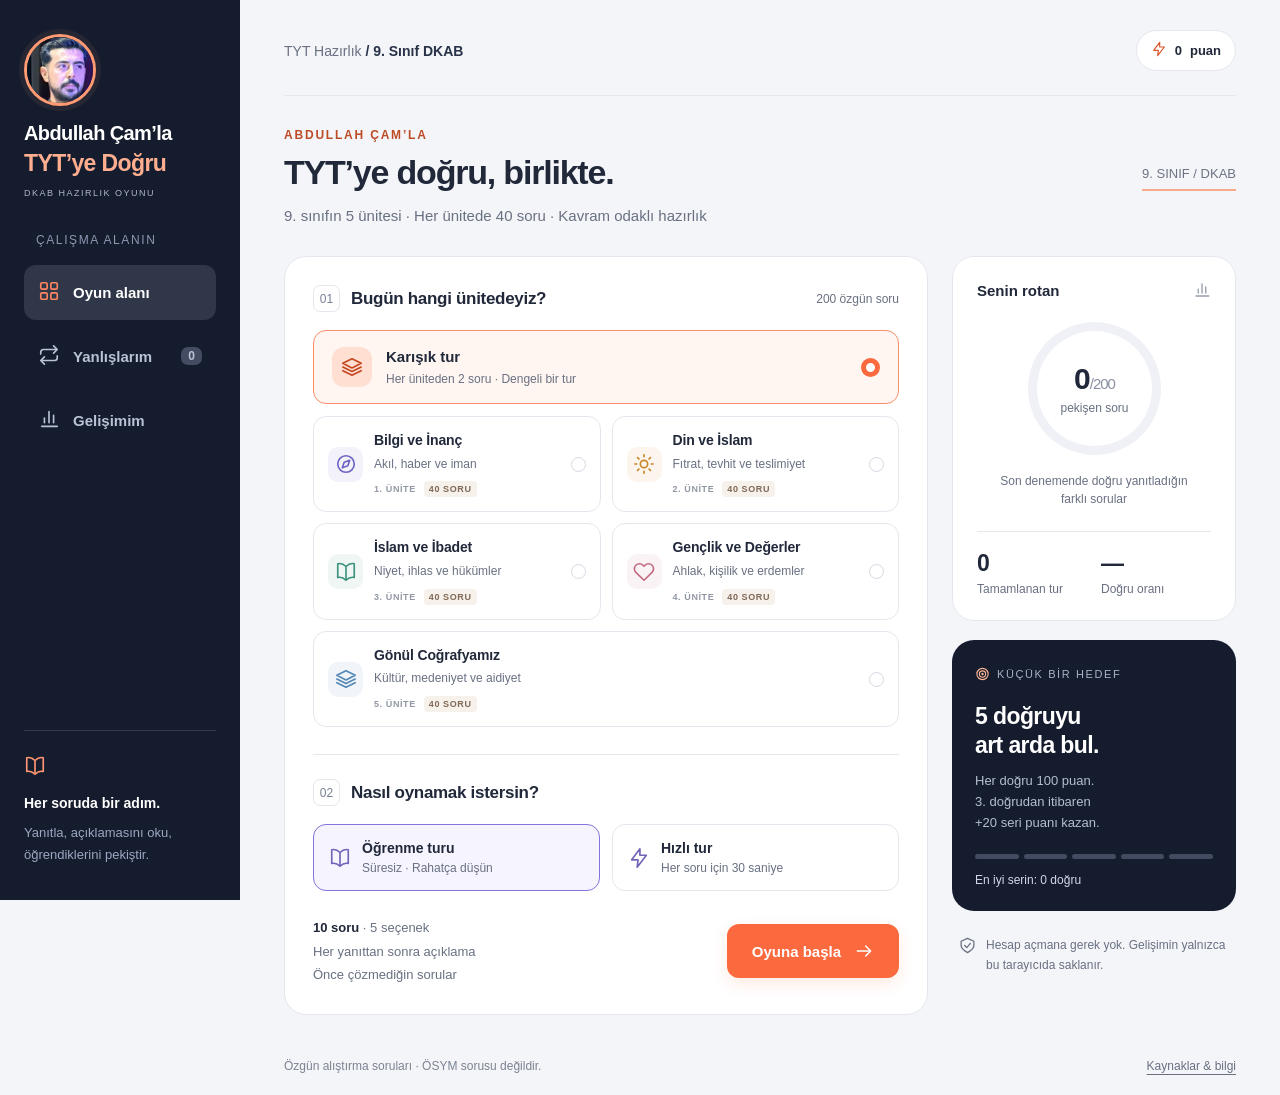
==== commit ac1e8a37: "Abdullah Çam’la TYT’ye Doğru: portrait logo and 200 concept-focused grade 9 questions" ====
--- a/index.html
+++ b/index.html
@@ -1,88 +1,2870 @@
 <!doctype html>
-<html lang="tr"><head><meta charset="utf-8"><meta name="viewport" content="width=device-width, initial-scale=1"><meta name="theme-color" content="#151c2e"><meta name="description" content="TYT Din Kültürü ve Ahlak Bilgisi hazırlığı: 60 açıklamalı soru, konu turları ve yanlışlarını tekrar çözme oyunu."><title>Din Rotası • TYT Hazırlık Oyunu</title><link rel="icon" type="image/svg+xml" href="data:image/svg+xml,%3Csvg xmlns='http://www.w3.org/2000/svg' viewBox='0 0 40 40'%3E%3Crect width='40' height='40' rx='11' fill='%23fb693e'/%3E%3Cpath d='M13 10h7a10 10 0 0 1 0 20h-7z' fill='none' stroke='white' stroke-width='5'/%3E%3C/svg%3E"><style>:root{color-scheme:light;--navy:#151c2e;--ink:#20283a;--muted:#697082;--orange:#fb693e;--paper:#f4f5f8;--line:#e5e7ee;--green:#12775b;--radius:22px;font-family:Inter,'Segoe UI',Arial,sans-serif;color:var(--ink);background:var(--paper);font-synthesis:none}*{box-sizing:border-box}body{margin:0}button,input,select{font:inherit}button,a{-webkit-tap-highlight-color:transparent}button{cursor:pointer}button:disabled{cursor:default}button,a,input{outline-offset:5px}button:focus-visible,a:focus-visible,input:focus-visible{outline:3px solid #6756de}a{color:inherit}svg{width:22px;height:22px;fill:none;stroke:currentColor;stroke-width:1.8;stroke-linecap:round;stroke-linejoin:round;flex-shrink:0}button{color:inherit}h1,h2,h3,p{margin:0}button{border:0}button:disabled{opacity:.5}button.primary:disabled{background:#858b98} .app-shell{display:grid;grid-template-columns:240px minmax(0,1fr);min-height:100vh}.sidebar{background:var(--navy);color:white;padding:34px 24px;display:flex;flex-direction:column;position:sticky;top:0;height:100vh;min-height:660px}.brand{display:flex;align-items:center;gap:12px;text-decoration:none;width:fit-content;background:none;color:inherit;padding:0;text-align:left}.brand-mark{width:43px;height:43px;background:var(--orange);color:#fff;display:grid;place-items:center;border-radius:13px;font-size:25px;font-weight:900;transform:rotate(-6deg)}.brand-name{font-weight:750;font-size:23px;letter-spacing:-1px}.brand-name span{color:#b6bdce;font-weight:400}.brand small{display:block;font-size:11px;letter-spacing:2.1px;color:#aeb6c9;margin-top:6px}.side-label{font-size:12px;letter-spacing:1.6px;color:#8d98b1;margin:53px 12px 18px}.side-nav{display:grid;gap:9px}.nav-button{background:transparent;display:flex;align-items:center;gap:13px;text-align:left;border-radius:12px;padding:15px 14px;color:#b9c2d6;font-size:15px;font-weight:600}.nav-button:hover{background:#252e44}.nav-button.active{background:#303749;color:white}.nav-button.active svg{color:#ff865f}.badge{margin-left:auto;background:#434c60;border-radius:7px;padding:2px 7px;font-size:12px}.side-foot{margin-top:auto;border-top:1px solid #32394d;padding-top:24px}.side-foot strong{display:block;font-size:14px;line-height:1.5;margin-bottom:8px}.side-foot p{color:#9ca8c0;font-size:13px;line-height:1.7}.side-foot svg{color:#ff9673;margin-bottom:12px}.main{padding:30px 44px 22px;max-width:1460px;width:100%;margin:auto}.topbar{display:flex;align-items:center;justify-content:space-between;padding-bottom:24px;border-bottom:1px solid var(--line);gap:15px}.crumb{font-size:14px;color:var(--muted)}.crumb span{color:#283249;font-weight:650}.top-chip{display:flex;align-items:center;gap:8px;font-size:13px;background:white;border:1px solid var(--line);border-radius:30px;padding:10px 14px;font-weight:600}.top-chip svg{width:16px;height:16px;color:#da582d}.intro{padding:32px 0 28px;display:flex;align-items:center;justify-content:space-between;gap:20px}.eyebrow{font-size:12px;letter-spacing:1.8px;font-weight:750;color:#bd4b25;margin-bottom:11px}.intro h1{font-size:34px;line-height:1.15;font-weight:750;letter-spacing:-1.2px}.intro p{font-size:15px;color:var(--muted);margin-top:12px;line-height:1.6}.edition{font-size:13px;color:#6d7485;border-bottom:2px solid #f9aa8d;padding-bottom:8px}.workspace{display:grid;grid-template-columns:minmax(0,1fr) 284px;gap:24px;align-items:start}.panel{border:1px solid var(--line);background:white;border-radius:var(--radius)}.setup{padding:28px}.section-title{display:flex;align-items:center;gap:11px;margin-bottom:18px}.step{border:1px solid var(--line);color:#798094;font-size:12px;border-radius:7px;width:27px;height:27px;display:grid;place-items:center}.section-title h2{font-size:17px;letter-spacing:-.3px}.section-title small{margin-left:auto;font-size:12px;color:var(--muted)}.all-topic{border:1.5px solid var(--line);border-radius:13px;background:white;width:100%;padding:16px 18px;display:flex;align-items:center;text-align:left;gap:14px;margin-bottom:12px}.all-topic.selected{background:#fff6f1;border-color:#fa8e6b}.topic-symbol{display:grid;place-items:center;width:40px;height:40px;border-radius:12px;flex-shrink:0}.all-topic .topic-symbol{background:#ffdfd1;color:#c44821}.all-topic strong{font-size:15px;display:block;margin-bottom:4px}.all-topic small{color:var(--muted);font-size:12px}.selection-dot{border:1.5px solid #d6d9e1;width:19px;height:19px;border-radius:50%;margin-left:auto;flex-shrink:0}.selected .selection-dot{border:5px solid var(--orange);background:white}.topic-grid{display:grid;grid-template-columns:1fr 1fr;gap:11px}.topic{border:1.5px solid var(--line);background:white;border-radius:13px;min-height:96px;padding:14px;display:flex;align-items:center;gap:11px;text-align:left}.topic:hover,.all-topic:hover{border-color:#e4a48d;background:#fffbf8}.topic.selected{border-color:var(--orange);background:#fff6f1}.topic .topic-symbol{width:35px;height:35px;border-radius:10px}.topic strong{display:block;font-size:14px;line-height:1.4;letter-spacing:-.15px}.topic small{font-size:12px;color:var(--muted);display:block;margin-top:5px;line-height:1.4}.topic .selection-dot{width:15px;height:15px}.topic.selected .selection-dot{border-width:4px}.mode-section{margin-top:27px;padding-top:24px;border-top:1px solid var(--line)}.mode-grid{display:grid;grid-template-columns:1fr 1fr;gap:12px}.mode{border:1.5px solid var(--line);border-radius:13px;background:white;text-align:left;padding:15px;display:flex;align-items:center;gap:11px}.mode.selected{background:#f5f4ff;border-color:#8374d9}.mode svg{color:#7164b8}.mode strong{display:block;font-size:14px}.mode small{display:block;font-size:12px;color:var(--muted);margin-top:5px}.start-row{display:flex;justify-content:space-between;align-items:center;gap:18px;margin-top:25px}.start-meta{font-size:13px;color:var(--muted);line-height:1.8}.start-meta strong{color:var(--ink)}.primary{display:flex;align-items:center;justify-content:center;gap:13px;background:var(--orange);color:#fff;border-radius:12px;padding:17px 25px;font-size:15px;font-weight:750;box-shadow:0 6px 16px #f36a3822;min-height:52px}.primary:hover{background:#e7532d}.primary svg{width:20px;height:20px}.rail{display:grid;gap:19px}.progress-panel{padding:24px;position:relative;overflow:hidden}.rail-heading{font-size:15px;font-weight:700;display:flex;align-items:center;justify-content:space-between}.rail-heading svg{color:#959cac;width:18px;height:18px}.progress-ring{--angle:0deg;margin:23px auto 17px;background:conic-gradient(var(--orange) var(--angle),#f0f1f6 0);width:133px;height:133px;border-radius:50%;padding:9px;display:grid;place-items:center;transform:rotate(-40deg)}.ring-center{background:white;border-radius:50%;width:100%;height:100%;display:flex;align-items:center;justify-content:center;flex-direction:column;transform:rotate(40deg)}.ring-center strong{font-size:30px;letter-spacing:-1px}.ring-center small{font-size:12px;color:var(--muted);margin-top:5px}.rail-caption{font-size:12px;text-align:center;color:var(--muted);line-height:1.5}.stat-grid{display:grid;grid-template-columns:1fr 1fr;gap:14px;margin-top:23px;padding-top:18px;border-top:1px solid var(--line)}.stat-grid strong{display:block;font-size:23px;letter-spacing:-.8px}.stat-grid small{font-size:12px;color:var(--muted);display:block;margin-top:5px}.challenge{background:var(--navy);color:white;padding:23px;border-radius:var(--radius);position:relative;overflow:hidden}.challenge-label{font-size:11px;letter-spacing:1.6px;color:#a8b3ca;display:flex;align-items:center;gap:7px}.challenge-label svg{width:15px;color:#ffb592}.challenge h3{font-size:23px;line-height:1.25;letter-spacing:-.6px;margin:17px 0 10px}.challenge p{color:#b4bfd2;font-size:13px;line-height:1.65}.challenge-bar{display:flex;gap:5px;margin:20px 0 11px}.challenge-bar i{height:5px;flex:1;background:#424b60;border-radius:3px}.challenge-bar i.done{background:#ff9874}.challenge small{font-size:12px;color:#d1d8e7}.hint{padding:5px 7px;display:flex;gap:10px;color:var(--muted);font-size:12px;line-height:1.7}.hint svg{width:17px;height:17px;margin-top:2px}.footer{margin-top:26px;padding-top:18px;display:flex;align-items:center;justify-content:space-between;gap:16px;color:#7b8291;font-size:12px}.text-button{padding:0;background:none;color:var(--muted);text-decoration:underline;text-underline-offset:4px;font-size:12px}.game-wrap{max-width:880px;margin:28px auto}.game-status{display:flex;align-items:center;justify-content:space-between;gap:15px;margin-bottom:15px}.subtle-button{border:1px solid var(--line);background:white;border-radius:9px;padding:10px 13px;font-size:13px;display:flex;align-items:center;gap:7px}.game-chips{display:flex;gap:10px;align-items:center}.pill{padding:9px 13px;background:white;border:1px solid var(--line);border-radius:30px;font-size:13px;display:flex;align-items:center;gap:6px}.pill svg{width:17px;height:17px}.pill.orange{background:#fff0e9;color:#b74824;border-color:#ffe0d1}.question-card{padding:30px 34px}.q-top{display:flex;justify-content:space-between;align-items:center;gap:10px;font-size:13px;color:var(--muted)}.topic-tag{border-radius:6px;background:#f1effc;color:#6955aa;padding:7px 10px;font-size:12px;font-weight:600}.track{height:5px;background:#eceef3;border-radius:10px;margin:18px 0 30px;overflow:hidden}.track-fill{height:100%;background:var(--orange);border-radius:10px;transition:width .3s}.question-number{font-size:12px;letter-spacing:1.4px;color:#848c9c;margin-bottom:13px}.question-card h1{font-size:23px;line-height:1.6;letter-spacing:-.4px;font-weight:650;margin-bottom:27px}.answers{display:grid;gap:11px}.answer{display:flex;align-items:center;gap:14px;text-align:left;padding:15px 17px;border:1.5px solid #e1e4ec;border-radius:12px;background:white;font-size:16px;line-height:1.45;min-height:60px;transition:background .15s,border-color .15s}.answer:not(:disabled):hover{background:#faf6f2;border-color:#e9a88d}.answer:disabled{opacity:1}.answer-letter{border:1px solid #e0e3ea;border-radius:8px;width:31px;height:31px;display:grid;place-items:center;font-size:13px;flex-shrink:0;color:#778091;font-weight:700}.answer.correct{background:#eaf7ef;border-color:#2c9870;color:#116647}.answer.incorrect{background:#fff0f0;border-color:#d97575;color:#a92e34}.answer.correct .answer-letter{color:white;background:#288767;border-color:#288767}.answer.incorrect .answer-letter{color:white;background:#bf4d55;border-color:#bf4d55}.answer-mark{margin-left:auto;font-weight:700;font-size:13px;white-space:nowrap}.feedback{border-radius:12px;padding:18px 20px;margin-top:20px;background:#eef7f2;border-left:3px solid #21835f}.feedback.wrong{background:#fff5ed;border-left-color:#e88a50}.feedback strong{display:block;font-size:15px;margin-bottom:8px}.feedback p{font-size:15px;line-height:1.65;color:#445064}.feedback a{display:inline-block;font-size:12px;margin-top:11px;color:#687080;text-underline-offset:3px}.question-footer{display:flex;align-items:center;justify-content:space-between;gap:20px;margin-top:23px}.keyboard{font-size:12px;color:#7b8495;line-height:1.6}.keyboard kbd{font-family:inherit;border:1px solid var(--line);padding:2px 5px;border-radius:4px}.timer-low{color:#b52b39!important;border-color:#edb2b9!important;background:#fff0f0!important}.result{padding:35px}.result-header{text-align:center;padding:8px 0 27px}.result-medal{display:grid;place-items:center;width:66px;height:66px;border-radius:22px;background:#fff0dc;color:#c07820;margin:0 auto 18px}.result-medal svg{width:33px;height:33px}.result h1{font-size:32px;letter-spacing:-.9px}.result-header p{font-size:15px;line-height:1.7;color:var(--muted);margin-top:10px}.scoreboard{display:grid;grid-template-columns:repeat(4,1fr);border:1px solid var(--line);border-radius:15px;margin-bottom:28px}.scoreboard div{text-align:center;padding:21px 10px}.scoreboard div+div{border-left:1px solid var(--line)}.scoreboard strong{display:block;font-size:27px}.scoreboard small{font-size:12px;color:var(--muted);display:block;margin-top:7px}.result-actions{display:flex;justify-content:center;gap:12px;flex-wrap:wrap}.secondary{background:#f0f1f7;border:1px solid #e1e4ed;padding:16px 20px;border-radius:12px;font-size:14px;font-weight:650;display:flex;align-items:center;justify-content:center;gap:8px}.review-title{font-size:17px;margin:30px 0 16px}.review-item{border-top:1px solid var(--line);padding:17px 0}.review-item summary{font-size:14px;line-height:1.6;cursor:pointer;font-weight:600}.review-item p{font-size:14px;line-height:1.7;color:#5b6575;margin-top:9px}.review-item .right{color:#177051}.empty{padding:55px 25px;text-align:center}.empty svg{height:40px;width:40px;color:#8376c7;margin-bottom:18px}.empty h2{font-size:23px;margin-bottom:10px}.empty p{color:var(--muted);font-size:15px;line-height:1.7;max-width:420px;margin:0 auto 24px}.empty .primary{margin:auto}.mistake-list{padding:26px}.mistake-list>p{color:var(--muted);font-size:14px;line-height:1.7;margin:12px 0 20px}.progress-list{margin-top:22px;padding:26px}.topic-progress{display:flex;gap:14px;align-items:center;padding:17px 0;border-bottom:1px solid var(--line)}.topic-progress:last-child{border:0}.topic-progress .info{flex:1}.topic-progress h3{font-size:15px;margin-bottom:7px}.topic-progress small{font-size:12px;color:var(--muted)}.topic-progress .track{margin:9px 0 0}.notice{margin:14px 0 0;border:1px solid #e3ba85;border-radius:8px;background:#fff3e1;padding:12px 15px;font-size:13px;line-height:1.6}dialog{border:1px solid var(--line);border-radius:22px;box-shadow:0 20px 70px #111a3333;padding:30px;max-width:600px;width:calc(100% - 36px);color:var(--ink)}dialog::backdrop{background:#10182d99;backdrop-filter:blur(3px)}dialog h2{font-size:23px;margin-bottom:16px}dialog p{font-size:15px;line-height:1.8;color:#5e687a;margin-bottom:16px}dialog li{font-size:14px;line-height:1.6;margin:10px 0}dialog .actions{display:flex;gap:12px;justify-content:flex-end;margin-top:24px}.sr-only{position:absolute;width:1px;height:1px;overflow:hidden;clip:rect(0,0,0,0)}.hidden{display:none!important}@media(min-width:1550px){.main{padding-left:65px;padding-right:65px}}@media(max-width:1200px){.app-shell{grid-template-columns:200px minmax(0,1fr)}.sidebar{padding:29px 18px}.main{padding:24px}.workspace{grid-template-columns:minmax(0,1fr) 240px;gap:18px}.setup{padding:23px}.topic-grid{grid-template-columns:1fr}.topic{min-height:74px}.intro h1{font-size:30px}.brand-name{font-size:21px}.brand-mark{width:35px;height:39px}.rail .progress-panel{padding:20px}}@media(max-width:940px){.app-shell{grid-template-columns:1fr}.sidebar{position:static;height:auto;min-height:0;flex-direction:row;padding:17px 24px;align-items:center;justify-content:space-between;gap:22px}.side-label,.side-foot,.brand small{display:none}.side-nav{display:flex;gap:7px}.nav-button{padding:11px;font-size:13px;gap:7px}.nav-button svg{width:18px;height:18px}.badge{font-size:11px}.main{padding:24px 28px}.workspace{grid-template-columns:minmax(0,1fr) 240px}.intro{padding:27px 0}.topic strong{font-size:15px}}@media(max-width:690px){.sidebar{padding:17px 17px 0;display:block}.brand{margin-bottom:16px}.brand-name{font-size:23px}.side-nav{justify-content:space-between;gap:4px}.nav-button{border-radius:10px 10px 0 0;padding:13px 10px;font-size:12px}.nav-button.active{background:var(--paper);color:var(--ink)}.badge{background:#dce0ea;color:#3b4254}.main{padding:19px 16px}.topbar{padding-bottom:17px}.crumb{font-size:12px}.top-chip{padding:8px 10px;font-size:12px}.intro{padding:25px 0 23px}.intro h1{font-size:30px}.intro p{font-size:14px;max-width:295px}.edition{display:none}.workspace{grid-template-columns:1fr;gap:17px}.setup{padding:21px 17px}.topic-grid{grid-template-columns:1fr 1fr;gap:9px}.topic{display:block;position:relative;min-height:139px;padding:13px 11px}.topic .topic-symbol{margin-bottom:10px;width:31px;height:31px}.topic strong{font-size:13px}.topic small{font-size:11px;line-height:1.5}.topic .selection-dot{position:absolute;top:16px;right:13px}.section-title h2{font-size:16px}.section-title small{font-size:11px}.mode{padding:13px 10px;gap:8px}.mode strong{font-size:13px}.mode small{font-size:11px}.mode svg{width:20px;height:20px}.start-row{display:block}.start-meta{margin-bottom:13px}.start-row .primary{width:100%}.rail{grid-template-columns:1fr 1fr;gap:12px}.progress-panel{padding:18px!important}.rail-heading{font-size:13px}.rail-heading svg{display:none}.progress-ring{width:111px;height:111px;margin:18px auto 12px}.ring-center strong{font-size:26px}.stat-grid{gap:8px;margin-top:16px;padding-top:14px}.stat-grid strong{font-size:20px}.stat-grid small{font-size:11px}.challenge{padding:18px}.challenge h3{font-size:22px}.challenge p{font-size:12px}.challenge-label{font-size:10px;letter-spacing:1px}.hint{grid-column:1/-1}.footer{font-size:11px;align-items:flex-start;line-height:1.6}.footer span{max-width:240px}.game-wrap{margin:22px 0}.game-status{align-items:start}.game-chips{gap:5px;flex-wrap:wrap;justify-content:flex-end}.pill{font-size:12px;padding:8px 10px}.question-card{padding:23px 17px}.question-card h1{font-size:19px;line-height:1.65}.answer{font-size:15px;padding:13px 12px;gap:10px}.answer-mark{font-size:11px}.question-footer{gap:10px}.keyboard{display:none}.question-footer .primary{width:100%}.q-top{font-size:12px}.topic-tag{font-size:11px}.result{padding:25px 17px}.result h1{font-size:27px}.scoreboard strong{font-size:22px}.scoreboard small{font-size:11px}.scoreboard div{padding:17px 5px}.result-actions>*{width:100%}.progress-list{padding:18px}.topic-progress{gap:9px}.topic-progress h3{font-size:13px}.topic-progress .subtle-button{font-size:12px;padding:9px}.empty{padding:40px 20px}}@media(prefers-reduced-motion:reduce){*,*::before,*::after{scroll-behavior:auto!important;animation:none!important;transition:none!important}}@media(min-width:691px){.animate-in{animation:fadein .25s ease-out}@keyframes fadein{from{opacity:0;transform:translateY(7px)}to{opacity:1;transform:translateY(0)}}}
+<html lang="tr"><head><meta charset="utf-8"><meta name="viewport" content="width=device-width, initial-scale=1"><meta name="theme-color" content="#151c2e"><meta name="description" content="TYT Din Kültürü ve Ahlak Bilgisi hazırlığı: 9. sınıfın 5 ünitesinde 200 açıklamalı soru, konu turları ve yanlışlarını tekrar çözme oyunu."><title>Abdullah Çam’la TYT’ye Doğru • DKAB Oyunu</title><link rel="icon" type="image/png" href="assets/abdullah-cam.png"><style>:root{color-scheme:light;--navy:#151c2e;--ink:#20283a;--muted:#697082;--orange:#fb693e;--paper:#f4f5f8;--line:#e5e7ee;--green:#12775b;--radius:22px;font-family:Inter,'Segoe UI',Arial,sans-serif;color:var(--ink);background:var(--paper);font-synthesis:none}*{box-sizing:border-box}body{margin:0}button,input,select{font:inherit}button,a{-webkit-tap-highlight-color:transparent}button{cursor:pointer}button:disabled{cursor:default}button,a,input{outline-offset:5px}button:focus-visible,a:focus-visible,input:focus-visible{outline:3px solid #6756de}a{color:inherit}svg{width:22px;height:22px;fill:none;stroke:currentColor;stroke-width:1.8;stroke-linecap:round;stroke-linejoin:round;flex-shrink:0}button{color:inherit}h1,h2,h3,p{margin:0}button{border:0}button:disabled{opacity:.5}button.primary:disabled{background:#858b98} .app-shell{display:grid;grid-template-columns:240px minmax(0,1fr);min-height:100vh}.sidebar{background:var(--navy);color:white;padding:34px 24px;display:flex;flex-direction:column;position:sticky;top:0;height:100vh;min-height:660px}.brand{display:flex;align-items:center;gap:12px;text-decoration:none;width:fit-content;background:none;color:inherit;padding:0;text-align:left}.brand-mark{width:43px;height:43px;background:var(--orange);color:#fff;display:grid;place-items:center;border-radius:13px;font-size:25px;font-weight:900;transform:rotate(-6deg)}.brand-name{font-weight:750;font-size:23px;letter-spacing:-1px}.brand-name span{color:#b6bdce;font-weight:400}.brand small{display:block;font-size:11px;letter-spacing:2.1px;color:#aeb6c9;margin-top:6px}.side-label{font-size:12px;letter-spacing:1.6px;color:#8d98b1;margin:53px 12px 18px}.side-nav{display:grid;gap:9px}.nav-button{background:transparent;display:flex;align-items:center;gap:13px;text-align:left;border-radius:12px;padding:15px 14px;color:#b9c2d6;font-size:15px;font-weight:600}.nav-button:hover{background:#252e44}.nav-button.active{background:#303749;color:white}.nav-button.active svg{color:#ff865f}.badge{margin-left:auto;background:#434c60;border-radius:7px;padding:2px 7px;font-size:12px}.side-foot{margin-top:auto;border-top:1px solid #32394d;padding-top:24px}.side-foot strong{display:block;font-size:14px;line-height:1.5;margin-bottom:8px}.side-foot p{color:#9ca8c0;font-size:13px;line-height:1.7}.side-foot svg{color:#ff9673;margin-bottom:12px}.main{padding:30px 44px 22px;max-width:1460px;width:100%;margin:auto}.topbar{display:flex;align-items:center;justify-content:space-between;padding-bottom:24px;border-bottom:1px solid var(--line);gap:15px}.crumb{font-size:14px;color:var(--muted)}.crumb span{color:#283249;font-weight:650}.top-chip{display:flex;align-items:center;gap:8px;font-size:13px;background:white;border:1px solid var(--line);border-radius:30px;padding:10px 14px;font-weight:600}.top-chip svg{width:16px;height:16px;color:#da582d}.intro{padding:32px 0 28px;display:flex;align-items:center;justify-content:space-between;gap:20px}.eyebrow{font-size:12px;letter-spacing:1.8px;font-weight:750;color:#bd4b25;margin-bottom:11px}.intro h1{font-size:34px;line-height:1.15;font-weight:750;letter-spacing:-1.2px}.intro p{font-size:15px;color:var(--muted);margin-top:12px;line-height:1.6}.edition{font-size:13px;color:#6d7485;border-bottom:2px solid #f9aa8d;padding-bottom:8px}.workspace{display:grid;grid-template-columns:minmax(0,1fr) 284px;gap:24px;align-items:start}.panel{border:1px solid var(--line);background:white;border-radius:var(--radius)}.setup{padding:28px}.section-title{display:flex;align-items:center;gap:11px;margin-bottom:18px}.step{border:1px solid var(--line);color:#798094;font-size:12px;border-radius:7px;width:27px;height:27px;display:grid;place-items:center}.section-title h2{font-size:17px;letter-spacing:-.3px}.section-title small{margin-left:auto;font-size:12px;color:var(--muted)}.all-topic{border:1.5px solid var(--line);border-radius:13px;background:white;width:100%;padding:16px 18px;display:flex;align-items:center;text-align:left;gap:14px;margin-bottom:12px}.all-topic.selected{background:#fff6f1;border-color:#fa8e6b}.topic-symbol{display:grid;place-items:center;width:40px;height:40px;border-radius:12px;flex-shrink:0}.all-topic .topic-symbol{background:#ffdfd1;color:#c44821}.all-topic strong{font-size:15px;display:block;margin-bottom:4px}.all-topic small{color:var(--muted);font-size:12px}.selection-dot{border:1.5px solid #d6d9e1;width:19px;height:19px;border-radius:50%;margin-left:auto;flex-shrink:0}.selected .selection-dot{border:5px solid var(--orange);background:white}.topic-grid{display:grid;grid-template-columns:1fr 1fr;gap:11px}.topic{border:1.5px solid var(--line);background:white;border-radius:13px;min-height:96px;padding:14px;display:flex;align-items:center;gap:11px;text-align:left}.topic:hover,.all-topic:hover{border-color:#e4a48d;background:#fffbf8}.topic.selected{border-color:var(--orange);background:#fff6f1}.topic .topic-symbol{width:35px;height:35px;border-radius:10px}.topic strong{display:block;font-size:14px;line-height:1.4;letter-spacing:-.15px}.topic small{font-size:12px;color:var(--muted);display:block;margin-top:5px;line-height:1.4}.topic .selection-dot{width:15px;height:15px}.topic.selected .selection-dot{border-width:4px}.mode-section{margin-top:27px;padding-top:24px;border-top:1px solid var(--line)}.mode-grid{display:grid;grid-template-columns:1fr 1fr;gap:12px}.mode{border:1.5px solid var(--line);border-radius:13px;background:white;text-align:left;padding:15px;display:flex;align-items:center;gap:11px}.mode.selected{background:#f5f4ff;border-color:#8374d9}.mode svg{color:#7164b8}.mode strong{display:block;font-size:14px}.mode small{display:block;font-size:12px;color:var(--muted);margin-top:5px}.start-row{display:flex;justify-content:space-between;align-items:center;gap:18px;margin-top:25px}.start-meta{font-size:13px;color:var(--muted);line-height:1.8}.start-meta strong{color:var(--ink)}.primary{display:flex;align-items:center;justify-content:center;gap:13px;background:var(--orange);color:#fff;border-radius:12px;padding:17px 25px;font-size:15px;font-weight:750;box-shadow:0 6px 16px #f36a3822;min-height:52px}.primary:hover{background:#e7532d}.primary svg{width:20px;height:20px}.rail{display:grid;gap:19px}.progress-panel{padding:24px;position:relative;overflow:hidden}.rail-heading{font-size:15px;font-weight:700;display:flex;align-items:center;justify-content:space-between}.rail-heading svg{color:#959cac;width:18px;height:18px}.progress-ring{--angle:0deg;margin:23px auto 17px;background:conic-gradient(var(--orange) var(--angle),#f0f1f6 0);width:133px;height:133px;border-radius:50%;padding:9px;display:grid;place-items:center;transform:rotate(-40deg)}.ring-center{background:white;border-radius:50%;width:100%;height:100%;display:flex;align-items:center;justify-content:center;flex-direction:column;transform:rotate(40deg)}.ring-center strong{font-size:30px;letter-spacing:-1px}.ring-center small{font-size:12px;color:var(--muted);margin-top:5px}.rail-caption{font-size:12px;text-align:center;color:var(--muted);line-height:1.5}.stat-grid{display:grid;grid-template-columns:1fr 1fr;gap:14px;margin-top:23px;padding-top:18px;border-top:1px solid var(--line)}.stat-grid strong{display:block;font-size:23px;letter-spacing:-.8px}.stat-grid small{font-size:12px;color:var(--muted);display:block;margin-top:5px}.challenge{background:var(--navy);color:white;padding:23px;border-radius:var(--radius);position:relative;overflow:hidden}.challenge-label{font-size:11px;letter-spacing:1.6px;color:#a8b3ca;display:flex;align-items:center;gap:7px}.challenge-label svg{width:15px;color:#ffb592}.challenge h3{font-size:23px;line-height:1.25;letter-spacing:-.6px;margin:17px 0 10px}.challenge p{color:#b4bfd2;font-size:13px;line-height:1.65}.challenge-bar{display:flex;gap:5px;margin:20px 0 11px}.challenge-bar i{height:5px;flex:1;background:#424b60;border-radius:3px}.challenge-bar i.done{background:#ff9874}.challenge small{font-size:12px;color:#d1d8e7}.hint{padding:5px 7px;display:flex;gap:10px;color:var(--muted);font-size:12px;line-height:1.7}.hint svg{width:17px;height:17px;margin-top:2px}.footer{margin-top:26px;padding-top:18px;display:flex;align-items:center;justify-content:space-between;gap:16px;color:#7b8291;font-size:12px}.text-button{padding:0;background:none;color:var(--muted);text-decoration:underline;text-underline-offset:4px;font-size:12px}.game-wrap{max-width:880px;margin:28px auto}.game-status{display:flex;align-items:center;justify-content:space-between;gap:15px;margin-bottom:15px}.subtle-button{border:1px solid var(--line);background:white;border-radius:9px;padding:10px 13px;font-size:13px;display:flex;align-items:center;gap:7px}.game-chips{display:flex;gap:10px;align-items:center}.pill{padding:9px 13px;background:white;border:1px solid var(--line);border-radius:30px;font-size:13px;display:flex;align-items:center;gap:6px}.pill svg{width:17px;height:17px}.pill.orange{background:#fff0e9;color:#b74824;border-color:#ffe0d1}.question-card{padding:30px 34px}.q-top{display:flex;justify-content:space-between;align-items:center;gap:10px;font-size:13px;color:var(--muted)}.topic-tag{border-radius:6px;background:#f1effc;color:#6955aa;padding:7px 10px;font-size:12px;font-weight:600}.track{height:5px;background:#eceef3;border-radius:10px;margin:18px 0 30px;overflow:hidden}.track-fill{height:100%;background:var(--orange);border-radius:10px;transition:width .3s}.question-number{font-size:12px;letter-spacing:1.4px;color:#848c9c;margin-bottom:13px}.question-card h1{font-size:23px;line-height:1.6;letter-spacing:-.4px;font-weight:650;margin-bottom:27px}.answers{display:grid;gap:11px}.answer{display:flex;align-items:center;gap:14px;text-align:left;padding:15px 17px;border:1.5px solid #e1e4ec;border-radius:12px;background:white;font-size:16px;line-height:1.45;min-height:60px;transition:background .15s,border-color .15s}.answer:not(:disabled):hover{background:#faf6f2;border-color:#e9a88d}.answer:disabled{opacity:1}.answer-letter{border:1px solid #e0e3ea;border-radius:8px;width:31px;height:31px;display:grid;place-items:center;font-size:13px;flex-shrink:0;color:#778091;font-weight:700}.answer.correct{background:#eaf7ef;border-color:#2c9870;color:#116647}.answer.incorrect{background:#fff0f0;border-color:#d97575;color:#a92e34}.answer.correct .answer-letter{color:white;background:#288767;border-color:#288767}.answer.incorrect .answer-letter{color:white;background:#bf4d55;border-color:#bf4d55}.answer-mark{margin-left:auto;font-weight:700;font-size:13px;white-space:nowrap}.feedback{border-radius:12px;padding:18px 20px;margin-top:20px;background:#eef7f2;border-left:3px solid #21835f}.feedback.wrong{background:#fff5ed;border-left-color:#e88a50}.feedback strong{display:block;font-size:15px;margin-bottom:8px}.feedback p{font-size:15px;line-height:1.65;color:#445064}.feedback a{display:inline-block;font-size:12px;margin-top:11px;color:#687080;text-underline-offset:3px}.question-footer{display:flex;align-items:center;justify-content:space-between;gap:20px;margin-top:23px}.keyboard{font-size:12px;color:#7b8495;line-height:1.6}.keyboard kbd{font-family:inherit;border:1px solid var(--line);padding:2px 5px;border-radius:4px}.timer-low{color:#b52b39!important;border-color:#edb2b9!important;background:#fff0f0!important}.result{padding:35px}.result-header{text-align:center;padding:8px 0 27px}.result-medal{display:grid;place-items:center;width:66px;height:66px;border-radius:22px;background:#fff0dc;color:#c07820;margin:0 auto 18px}.result-medal svg{width:33px;height:33px}.result h1{font-size:32px;letter-spacing:-.9px}.result-header p{font-size:15px;line-height:1.7;color:var(--muted);margin-top:10px}.scoreboard{display:grid;grid-template-columns:repeat(4,1fr);border:1px solid var(--line);border-radius:15px;margin-bottom:28px}.scoreboard div{text-align:center;padding:21px 10px}.scoreboard div+div{border-left:1px solid var(--line)}.scoreboard strong{display:block;font-size:27px}.scoreboard small{font-size:12px;color:var(--muted);display:block;margin-top:7px}.result-actions{display:flex;justify-content:center;gap:12px;flex-wrap:wrap}.secondary{background:#f0f1f7;border:1px solid #e1e4ed;padding:16px 20px;border-radius:12px;font-size:14px;font-weight:650;display:flex;align-items:center;justify-content:center;gap:8px}.review-title{font-size:17px;margin:30px 0 16px}.review-item{border-top:1px solid var(--line);padding:17px 0}.review-item summary{font-size:14px;line-height:1.6;cursor:pointer;font-weight:600}.review-item p{font-size:14px;line-height:1.7;color:#5b6575;margin-top:9px}.review-item .right{color:#177051}.empty{padding:55px 25px;text-align:center}.empty svg{height:40px;width:40px;color:#8376c7;margin-bottom:18px}.empty h2{font-size:23px;margin-bottom:10px}.empty p{color:var(--muted);font-size:15px;line-height:1.7;max-width:420px;margin:0 auto 24px}.empty .primary{margin:auto}.mistake-list{padding:26px}.mistake-list>p{color:var(--muted);font-size:14px;line-height:1.7;margin:12px 0 20px}.progress-list{margin-top:22px;padding:26px}.topic-progress{display:flex;gap:14px;align-items:center;padding:17px 0;border-bottom:1px solid var(--line)}.topic-progress:last-child{border:0}.topic-progress .info{flex:1}.topic-progress h3{font-size:15px;margin-bottom:7px}.topic-progress small{font-size:12px;color:var(--muted)}.topic-progress .track{margin:9px 0 0}.notice{margin:14px 0 0;border:1px solid #e3ba85;border-radius:8px;background:#fff3e1;padding:12px 15px;font-size:13px;line-height:1.6}dialog{border:1px solid var(--line);border-radius:22px;box-shadow:0 20px 70px #111a3333;padding:30px;max-width:600px;width:calc(100% - 36px);color:var(--ink)}dialog::backdrop{background:#10182d99;backdrop-filter:blur(3px)}dialog h2{font-size:23px;margin-bottom:16px}dialog p{font-size:15px;line-height:1.8;color:#5e687a;margin-bottom:16px}dialog li{font-size:14px;line-height:1.6;margin:10px 0}dialog .actions{display:flex;gap:12px;justify-content:flex-end;margin-top:24px}.sr-only{position:absolute;width:1px;height:1px;overflow:hidden;clip:rect(0,0,0,0)}.hidden{display:none!important}@media(min-width:1550px){.main{padding-left:65px;padding-right:65px}}@media(max-width:1200px){.app-shell{grid-template-columns:200px minmax(0,1fr)}.sidebar{padding:29px 18px}.main{padding:24px}.workspace{grid-template-columns:minmax(0,1fr) 240px;gap:18px}.setup{padding:23px}.topic-grid{grid-template-columns:1fr}.topic{min-height:74px}.intro h1{font-size:30px}.brand-name{font-size:21px}.brand-mark{width:35px;height:39px}.rail .progress-panel{padding:20px}}@media(max-width:940px){.app-shell{grid-template-columns:1fr}.sidebar{position:static;height:auto;min-height:0;flex-direction:row;padding:17px 24px;align-items:center;justify-content:space-between;gap:22px}.side-label,.side-foot,.brand small{display:none}.side-nav{display:flex;gap:7px}.nav-button{padding:11px;font-size:13px;gap:7px}.nav-button svg{width:18px;height:18px}.badge{font-size:11px}.main{padding:24px 28px}.workspace{grid-template-columns:minmax(0,1fr) 240px}.intro{padding:27px 0}.topic strong{font-size:15px}}@media(max-width:690px){.sidebar{padding:17px 17px 0;display:block}.brand{margin-bottom:16px}.brand-name{font-size:23px}.side-nav{justify-content:space-between;gap:4px}.nav-button{border-radius:10px 10px 0 0;padding:13px 10px;font-size:12px}.nav-button.active{background:var(--paper);color:var(--ink)}.badge{background:#dce0ea;color:#3b4254}.main{padding:19px 16px}.topbar{padding-bottom:17px}.crumb{font-size:12px}.top-chip{padding:8px 10px;font-size:12px}.intro{padding:25px 0 23px}.intro h1{font-size:30px}.intro p{font-size:14px;max-width:295px}.edition{display:none}.workspace{grid-template-columns:1fr;gap:17px}.setup{padding:21px 17px}.topic-grid{grid-template-columns:1fr 1fr;gap:9px}.topic{display:block;position:relative;min-height:139px;padding:13px 11px}.topic .topic-symbol{margin-bottom:10px;width:31px;height:31px}.topic strong{font-size:13px}.topic small{font-size:11px;line-height:1.5}.topic .selection-dot{position:absolute;top:16px;right:13px}.section-title h2{font-size:16px}.section-title small{font-size:11px}.mode{padding:13px 10px;gap:8px}.mode strong{font-size:13px}.mode small{font-size:11px}.mode svg{width:20px;height:20px}.start-row{display:block}.start-meta{margin-bottom:13px}.start-row .primary{width:100%}.rail{grid-template-columns:1fr 1fr;gap:12px}.progress-panel{padding:18px!important}.rail-heading{font-size:13px}.rail-heading svg{display:none}.progress-ring{width:111px;height:111px;margin:18px auto 12px}.ring-center strong{font-size:26px}.stat-grid{gap:8px;margin-top:16px;padding-top:14px}.stat-grid strong{font-size:20px}.stat-grid small{font-size:11px}.challenge{padding:18px}.challenge h3{font-size:22px}.challenge p{font-size:12px}.challenge-label{font-size:10px;letter-spacing:1px}.hint{grid-column:1/-1}.footer{font-size:11px;align-items:flex-start;line-height:1.6}.footer span{max-width:240px}.game-wrap{margin:22px 0}.game-status{align-items:start}.game-chips{gap:5px;flex-wrap:wrap;justify-content:flex-end}.pill{font-size:12px;padding:8px 10px}.question-card{padding:23px 17px}.question-card h1{font-size:19px;line-height:1.65}.answer{font-size:15px;padding:13px 12px;gap:10px}.answer-mark{font-size:11px}.question-footer{gap:10px}.keyboard{display:none}.question-footer .primary{width:100%}.q-top{font-size:12px}.topic-tag{font-size:11px}.result{padding:25px 17px}.result h1{font-size:27px}.scoreboard strong{font-size:22px}.scoreboard small{font-size:11px}.scoreboard div{padding:17px 5px}.result-actions>*{width:100%}.progress-list{padding:18px}.topic-progress{gap:9px}.topic-progress h3{font-size:13px}.topic-progress .subtle-button{font-size:12px;padding:9px}.empty{padding:40px 20px}}@media(prefers-reduced-motion:reduce){*,*::before,*::after{scroll-behavior:auto!important;animation:none!important;transition:none!important}}@media(min-width:691px){.animate-in{animation:fadein .25s ease-out}@keyframes fadein{from{opacity:0;transform:translateY(7px)}to{opacity:1;transform:translateY(0)}}}
+.brand{flex-direction:column;align-items:flex-start;gap:14px}.brand-portrait{width:72px;height:72px;object-fit:cover;object-position:center 30%;border-radius:50%;border:3px solid #ff9a73;box-shadow:0 0 0 5px #ff9a7314}.brand-name{font-size:20px;letter-spacing:-.6px;line-height:1.3;display:block;white-space:nowrap}.brand-name span{display:block;color:#ffae8f;font-size:23px;font-weight:750;margin-top:3px}.brand small{font-size:9px;letter-spacing:1.5px;margin-top:9px}.side-label{margin-top:35px}.unit-meta{display:flex;gap:8px;align-items:center;color:#9197a4;font-size:9px;font-weight:650;letter-spacing:.6px;margin-top:9px}.unit-meta b{font-size:9px;color:#806956;background:#f6f1eb;border-radius:4px;padding:3px 5px;white-space:nowrap}.question-kind{color:#8a729d;font-size:11px;margin-bottom:9px}.topic-grid .topic:last-child{grid-column:1/-1}.topic-grid .topic:last-child .topic-symbol{margin-bottom:0}.topic-grid .topic:last-child{display:flex;min-height:82px}.topic-grid .topic:last-child .selection-dot{position:static;margin-left:auto}@media(min-width:941px) and (max-width:1200px){.brand-name{font-size:17px}.brand-name span{font-size:20px}}@media(max-width:940px){.brand{flex-direction:row;align-items:center;gap:12px}.brand-portrait{width:52px;height:52px;border-width:2px}.brand-name{font-size:16px}.brand-name span{font-size:19px;margin-top:1px}.brand small{display:none}}@media(max-width:690px){.brand{margin-bottom:19px}.brand-portrait{width:58px;height:58px}.brand-name{font-size:19px}.brand-name span{font-size:23px}.topic{min-height:164px}.topic-grid .topic:last-child{min-height:94px;gap:12px}.topic-grid .topic:last-child .topic-symbol{margin-right:0}.unit-meta{font-size:8px;gap:5px;letter-spacing:.3px}.unit-meta b{font-size:8px}.intro h1{font-size:29px}}
 </style></head>
-<body><div class="app-shell"><aside class="sidebar"><button class="brand" data-action="home" aria-label="Din Rotası ana sayfa"><span class="brand-mark">d.</span><span><span class="brand-name">din<span>rotası</span></span><small>TYT HAZIRLIK OYUNU</small></span></button><div class="side-label">ÇALIŞMA ALANIN</div><nav class="side-nav" aria-label="Ana menü"><button class="nav-button active" data-action="home" data-nav="home"><span data-icon="grid"></span>Oyun alanı</button><button class="nav-button" data-action="mistakes" data-nav="mistakes"><span data-icon="repeat"></span>Yanlışlarım <span class="badge" id="mistake-count">0</span></button><button class="nav-button" data-action="progress" data-nav="progress"><span data-icon="chart"></span>Gelişimim</button></nav><div class="side-foot"><span data-icon="book"></span><strong>Her soruda bir adım.</strong><p>Yanıtla, açıklamasını oku,<br>öğrendiklerini pekiştir.</p></div></aside><main class="main" id="main"><header class="topbar"><div class="crumb">TYT Hazırlık <span aria-hidden="true"> / </span> <span>Din Kültürü</span></div><div class="top-chip"><span data-icon="spark"></span><span id="total-points">0</span> puan</div></header><div id="storage-notice" class="notice hidden" role="status">Tarayıcı kayıt izni vermedi. Oyunu oynayabilirsin; gelişimin bu oturumun sonunda kaybolabilir.</div><div id="view"></div><footer class="footer"><span>Özgün alıştırma soruları · ÖSYM sorusu değildir.</span><button class="text-button" data-action="sources">Kaynaklar & bilgi</button></footer></main></div><dialog id="info-dialog" aria-labelledby="dialog-title"><div id="dialog-content"></div></dialog><noscript><p>Oyunu açmak için tarayıcında JavaScript’i etkinleştir.</p></noscript><script>const TOPICS = [
- {id:'bilgi',title:'Bilgi ve İnanç',sub:'Bilgi kaynakları · İman',icon:'spark',color:'#6b5fea',source:'https://ogmmateryal.eba.gov.tr/panel/upload/kitap/yunpl5pcl5w.pdf'},
- {id:'din',title:'Din ve İslam',sub:'Tevhit · Fıtrat · Sorumluluk',icon:'compass',color:'#168d82',source:'https://dogm.eba.gov.tr/panel/upload/etkilesimli/kitap/DKB9/unite2/files/basic-html/page8.html'},
- {id:'ibadet',title:'İslam ve İbadet',sub:'Niyet · İbadetler · Mükellefiyet',icon:'sun',color:'#ca7627',source:'https://dogm.eba.gov.tr/panel/upload/kitap/dkab9/dkab9_%C3%9Cnite3.pdf'},
- {id:'ahlak',title:'Ahlak ve Değerler',sub:'İhlas · İhsan · Güzel davranış',icon:'heart',color:'#cf587e',source:'https://ogmmateryal.eba.gov.tr/panel/upload/kitap/knrx2znav4a.pdf'},
- {id:'vahiy',title:'Vahiy ve Peygamberlik',sub:'Kur’an · Sünnet · Örnek oluş',icon:'book',color:'#417acf',source:'https://tymm.meb.gov.tr/din-kulturu-ve-ahlak-bilgisi-dersi-2/unite/143'},
- {id:'yorum',title:'İnanç ve Yorumlar',sub:'Yaklaşımlar · Mezhepler',icon:'layers',color:'#8960b4',source:'https://ogmmateryal.eba.gov.tr/panel/upload/kitap/y1etond3i33.pdf'}
+<body><div class="app-shell"><aside class="sidebar"><button class="brand" data-action="home" aria-label="Abdullah Çam’la TYT’ye Doğru ana sayfa"><img class="brand-portrait" src="assets/abdullah-cam.png" alt="Abdullah Çam" width="64" height="64"><span class="brand-copy"><span class="brand-name">Abdullah Çam’la<span>TYT’ye Doğru</span></span><small>DKAB HAZIRLIK OYUNU</small></span></button><div class="side-label">ÇALIŞMA ALANIN</div><nav class="side-nav" aria-label="Ana menü"><button class="nav-button active" data-action="home" data-nav="home"><span data-icon="grid"></span>Oyun alanı</button><button class="nav-button" data-action="mistakes" data-nav="mistakes"><span data-icon="repeat"></span>Yanlışlarım <span class="badge" id="mistake-count">0</span></button><button class="nav-button" data-action="progress" data-nav="progress"><span data-icon="chart"></span>Gelişimim</button></nav><div class="side-foot"><span data-icon="book"></span><strong>Her soruda bir adım.</strong><p>Yanıtla, açıklamasını oku,<br>öğrendiklerini pekiştir.</p></div></aside><main class="main" id="main"><header class="topbar"><div class="crumb">TYT Hazırlık <span aria-hidden="true"> / </span> <span>9. Sınıf DKAB</span></div><div class="top-chip"><span data-icon="spark"></span><span id="total-points">0</span> puan</div></header><div id="storage-notice" class="notice hidden" role="status">Tarayıcı kayıt izni vermedi. Oyunu oynayabilirsin; gelişimin bu oturumun sonunda kaybolabilir.</div><div id="view"></div><footer class="footer"><span>Özgün alıştırma soruları · ÖSYM sorusu değildir.</span><button class="text-button" data-action="sources">Kaynaklar & bilgi</button></footer></main></div><dialog id="info-dialog" aria-labelledby="dialog-title"><div id="dialog-content"></div></dialog><noscript><p>Oyunu açmak için tarayıcında JavaScript’i etkinleştir.</p></noscript><script>const TOPICS=[
+  {
+    "id": "bilgi",
+    "title": "Bilgi ve İnanç",
+    "sub": "Akıl, haber ve iman",
+    "icon": "compass",
+    "color": "#6b63c3",
+    "unit": 1,
+    "count": 40,
+    "source": "https://dogm.eba.gov.tr/panel/upload/kitap/dkab9/dkab9_%C3%9Cnite1.pdf"
+  },
+  {
+    "id": "din",
+    "title": "Din ve İslam",
+    "sub": "Fıtrat, tevhit ve teslimiyet",
+    "icon": "sun",
+    "color": "#c9862a",
+    "unit": 2,
+    "count": 40,
+    "source": "https://dogm.eba.gov.tr/panel/upload/kitap/dkab9/dkab9_%C3%9Cnite2.pdf"
+  },
+  {
+    "id": "ibadet",
+    "title": "İslam ve İbadet",
+    "sub": "Niyet, ihlas ve hükümler",
+    "icon": "book",
+    "color": "#3b917d",
+    "unit": 3,
+    "count": 40,
+    "source": "https://dogm.eba.gov.tr/panel/upload/kitap/dkab9/dkab9_%C3%9Cnite3.pdf"
+  },
+  {
+    "id": "genclik",
+    "title": "Gençlik ve Değerler",
+    "sub": "Ahlak, kişilik ve erdemler",
+    "icon": "heart",
+    "color": "#c46b83",
+    "unit": 4,
+    "count": 40,
+    "source": "https://dogm.eba.gov.tr/panel/upload/kitap/dkab9/dkab9_%C3%9Cnite4.pdf"
+  },
+  {
+    "id": "gonul",
+    "title": "Gönül Coğrafyamız",
+    "sub": "Kültür, medeniyet ve aidiyet",
+    "icon": "layers",
+    "color": "#5488b7",
+    "unit": 5,
+    "count": 40,
+    "source": "https://dogm.eba.gov.tr/etkilesimli/icerik/OlcmeTestOnizle21449.html"
+  }
 ];
-// Her satır: konu, soru, doğru cevap (ilk seçenek), dört çeldirici, açıklama.
-// Oyun seçenekleri her turda karıştırır. Sorular özgün alıştırmadır; çıkmış ÖSYM sorusu değildir.
-const RAW = [
-['bilgi','Bir öğrenci suyun kaynamasını gözlemliyor, ölçümlerini karşılaştırıyor ve bir sonuca ulaşıyor. Bu süreçte birlikte kullandığı bilgi kaynakları hangileridir?',['Salim duyular ve selim akıl','Vahiy ve rüya','İlham ve sezgi','Yalnızca doğru haber','Yalnızca vahiy'],'Gözlem duyularla, verilerden sonuç çıkarma ise akılla gerçekleşir.'],
-['bilgi','İslam düşüncesinde aşağıdakilerden hangisi herkes için bağlayıcı bir bilgi kaynağı sayılmaz?',['Kişinin gördüğü rüya','Selim akıl','Salim duyular','Vahiy','Güvenilirliği doğrulanmış haber'],'Rüya kişisel bir yaşantıdır; tek başına herkesi bağlayan bir dinî delil oluşturmaz.'],
-['bilgi','İnancını yalnızca çevresinde gördüklerini benimseyerek sürdüren, dayanakları üzerinde düşünmeyen birinin imanı hangi kavramla adlandırılır?',['Taklidî iman','Tahkikî iman','İhsan','İhlas','Salih amel'],'Taklidî imanda çevreden edinilen kabul öne çıkar; tahkikî iman araştırma ve delillendirmeyle güçlenir.'],
-['bilgi','Bir genç, inandığı esasların gerekçelerini araştırıyor ve sorularına bilinçli cevaplar bulmaya çalışıyor. Bu yaklaşım en çok hangisiyle ilişkilidir?',['Tahkikî iman','Taklidî iman','Taassup','Riya','Zan'],'Tahkik, inancın gerekçelerini sorgulayıp araştırarak bilinçli bir kanaate ulaşmayı ifade eder.'],
-['bilgi','Bir haberi paylaşmadan önce kaynağını ve doğruluğunu kontrol eden kişi hangi ilkeyi gözetmektedir?',['Bilginin güvenilirliğini araştırma','Çoğunluğun her zaman haklı olduğunu kabul etme','Her duyduğuna inanma','Kişisel kanaati kesin bilgi sayma','Bilgiye ulaşmayı gereksiz görme'],'Bir haberin yaygın olması doğru olduğunu göstermez; kaynağının ve içeriğinin doğrulanması gerekir.'],
-['bilgi','Yalan üzerinde birleşmeleri aklen mümkün görülmeyen çok sayıda kişinin aktardığı haber hangi kavramla ifade edilir?',['Mütevatir haber','İlham','Rüya','Keşif','Zan'],'Mütevatir haberin ayırt edici yönü, aktarımın çok sayıda bağımsız kişi tarafından güvenilir biçimde yapılmasıdır.'],
-['bilgi','İslam’a göre insanın, duyularının erişemediği ahiret hayatı hakkında bilgi edinmesinde temel kaynak hangisidir?',['Vahiy','Kişisel tahmin','Laboratuvar deneyi','Rastlantı','Geleneksel söylenti'],'Ahiretin ayrıntıları deney ve gözlem alanının dışındadır; bu alandaki dinî bilgi vahye dayanır.'],
-['bilgi','Ön yargılardan uzak biçimde düşünebilen, doğruyu yanlıştan ayırmada kullanılan akıl için hangi kavram kullanılır?',['Selim akıl','Salim duyular','Mütevatir haber','Taklidî iman','İlham'],'Selim akıl, sağlıklı değerlendirme yapabilen akıldır. Salim duyular ise sağlıklı işleyen duyu organlarıyla ilgilidir.'],
-['bilgi','“Bir iddiaya inananların sayısının çokluğu, o iddiayı tek başına doğru yapmaz.” Bu cümle aşağıdakilerden hangisini öne çıkarır?',['İddianın kanıtlarını değerlendirmeyi','Haber kaynaklarını tümüyle reddetmeyi','Yalnızca sezgiye dayanmayı','Araştırmadan karar vermeyi','Duyuları bilgi kaynağı saymamayı'],'Doğruya ulaşmak için popülerliğe değil, gerekçe ve kanıtlara bakılır.'],
-['bilgi','İmanın özüyle ilgili aşağıdaki açıklamalardan hangisi doğrudur?',['İnanç esaslarını kalben doğrulamaktır.','Yalnızca toplumsal bir gruba katılmaktır.','Her konuda hiç soru sormamaktır.','Yalnızca sözlü bir iddiadan ibarettir.','Sadece gelenekleri tekrar etmektir.'],'İmanın özünde kalbin tasdiki bulunur; sözlü beyan bu kabulün dışa yansımasıdır.'],
-['din','İslam’da Allah’ın bir ve eşsiz olduğuna inanmayı ifade eden temel ilke hangisidir?',['Tevhit','Şirk','Riya','Taassup','İsraf'],'Tevhit, Allah’ın birliğini ve eşsizliğini kabul etmektir.'],
-['din','İnsanın doğuştan sahip olduğu özellikleri ve hakikati kabul etmeye elverişli yaratılışını anlatan kavram hangisidir?',['Fıtrat','Mezhep','İçtihat','İcma','Hicret'],'Fıtrat, insanın yaratılıştan getirdiği yapıyı ve yatkınlıkları ifade eder.'],
-['din','Allah’a ortak koşmadan, batıl inançlardan uzak durarak O’na yönelen kişi hangi kavramla nitelendirilir?',['Hanif','Münafık','Müşrik','Müsrif','Müfteri'],'Hanif, şirkten uzaklaşıp tek Allah’a yönelen kişidir; Hanefî ise bir fıkıh mezhebine mensubiyeti belirtir.'],
-['din','İslam’a göre kişinin davranışlarından sorumlu tutulabilmesi en doğrudan hangi iki özelliğiyle ilişkilidir?',['Akıl ve özgür irade','Servet ve makam','Soy ve aile','Yaşadığı ülke ve iklim','Fiziksel güç ve görünüş'],'İnsan, aklıyla değerlendirebildiği ve iradesiyle seçebildiği davranışlarından sorumlu olur.'],
-['din','İslam’ın insanı hem bireysel hem toplumsal yönüyle ele alması aşağıdakilerden hangisini destekler?',['Dinî hayatın ahlak ve sosyal ilişkilerle de bağlantılı olduğunu','Dinin yalnızca törenlerden oluştuğunu','Ahlakın dinle hiçbir ilişkisi bulunmadığını','Sorumluluğun yalnızca başkalarına ait olduğunu','Toplumsal adaletin önemsiz olduğunu'],'İslam’ın ilkeleri ibadetlerin yanında insan ilişkilerini ve ahlaki davranışları da kapsar.'],
-['din','Bir kimsenin Allah’a inanmakla birlikte başka varlıklara da ilahlık atfetmesi hangi kavramla ifade edilir?',['Şirk','Tevhit','İhlas','İhsan','Takva'],'Şirk, Allah’a ortak koşmaktır; tevhitle bağdaşmaz.'],
-['din','“İman, ibadet ve ahlak birbirini tamamlar.” Buna uygun davranış hangisidir?',['İbadet ederken insan haklarına da özen göstermek','İbadetleri başkalarını küçük görmek için kullanmak','İnancı davranışlardan tamamen ayırmak','Dürüstlüğü yalnızca kazanç sağladığında önemsemek','Yardımı sırf övülmek için yapmak'],'İnanç ve ibadet, günlük hayatta adalet ve güzel ahlakla bütünleşmelidir.'],
-['din','Bir öğrenci sınava düzenli hazırlanıyor, elinden geleni yaptıktan sonra sonucu Allah’a bırakıyor. Bu tutum hangisine örnektir?',['Tevekkül','Tembellik','Kadercilik adına çabayı bırakma','Riya','İsraf'],'Tevekkül, gereken çabayı ve tedbiri gösterdikten sonra Allah’a güvenmektir.'],
-['din','İslam inancında Allah’ın güzel isimlerini ifade eden kavram hangisidir?',['Esmâ-i hüsnâ','Efâl-i mükellefîn','Sünnetullah','Siyer','Esbâb-ı nüzûl'],'Esmâ-i hüsnâ, Allah’ı tanımaya yardımcı olan güzel isimlerdir.'],
-['din','“İnsan, seçim yapabildiği için yaptıklarının sonuçlarını da üstlenmelidir.” Bu düşüncede hangi ilişki vurgulanır?',['Özgürlük ve sorumluluk','Servet ve itibar','Gelenek ve coğrafya','Ticaret ve üretim','Sanat ve mimari'],'Seçme imkânı, kişinin davranışları için hesap verme sorumluluğunu beraberinde getirir.'],
-['ibadet','Bir kişi, bir iyiliği yalnızca Allah’ın rızasını gözeterek yapıyor. İbadette hangi temel ilke öne çıkmaktadır?',['İhlas','Riya','Gösteriş','Taassup','İsraf'],'İhlas, davranışın samimi biçimde Allah’ın rızası için yapılmasıdır.'],
-['ibadet','İbadetin geniş anlamını en iyi yansıtan davranış hangisidir?',['Allah’ın rızasını gözeterek ihtiyaç sahibine yardım etmek','Yalnızca kazanç için başkasını yanıltmak','Övülmek için yardım ediyor görünmek','Sorumluluklardan kaçmak','İnsanları değersiz görmek'],'İbadet yalnızca belirli ritüellerle sınırlı değildir; iyi niyetle yapılan meşru ve faydalı işler de bu kapsamda değerlendirilir.'],
-['ibadet','Dinen yapılması kesin ve bağlayıcı biçimde emredilen davranış hangi kavramla adlandırılır?',['Farz','Mubah','Mekruh','Haram','Nafile'],'Farz, yerine getirilmesi kesin olarak istenen yükümlülüktür.'],
-['ibadet','Yeterli sayıda Müslüman yerine getirdiğinde diğerlerinden sorumluluğun kalktığı görev hangisidir?',['Farz-ı kifaye','Farz-ı ayn','Mubah','Mekruh','Nafile'],'Farz-ı kifaye toplumsal nitelikte bir yükümlülüktür. Cenaze namazı buna örnektir.'],
-['ibadet','Dinen yapılması da yapılmaması da serbest bırakılan davranışlar hangi başlıkta yer alır?',['Mubah','Haram','Farz','Vacip','Mekruh'],'Mubah davranışlarda esas itibarıyla yapma veya yapmama serbestliği vardır.'],
-['ibadet','İbadet yükümlülüğüyle ilgili “mükellef” kavramı temel olarak kimi ifade eder?',['Akıl sağlığı yerinde ve ergenlik çağına ulaşmış kişiyi','Yalnızca din görevlilerini','Yalnızca varlıklı kişileri','Yaşı ne olursa olsun herkesi','Sadece yolculuk yapanları'],'Mükellefiyetin temel şartları akıl ve ergenliktir; belirli ibadetlerde ayrıca özel şartlar bulunur.'],
-['ibadet','Dinen yapılması kesin olarak yasaklanmış davranışın hükmü hangisidir?',['Haram','Mubah','Müstehap','Sünnet','Nafile'],'Haram, yapılmaması kesin biçimde istenen davranıştır.'],
-['ibadet','Bir öğrencinin oruç tutarken kötü sözden ve haksızlıktan da uzak durması hangi sonucu gösterir?',['İbadetin ahlaki gelişimi desteklediğini','İbadetin yalnızca aç kalmak olduğunu','İbadette niyetin gereksizliğini','Ahlakın yalnızca dış görünüş olduğunu','İbadetin insan ilişkilerini etkilemediğini'],'İbadetin amaçlarından biri öz denetimi güçlendirmek ve davranışları güzelleştirmektir.'],
-['ibadet','Zorunlu ibadetlerin dışında, gönüllü olarak yapılan ek ibadetler için hangi genel kavram kullanılır?',['Nafile','Farz-ı ayn','Haram','Mekruh','Mükellef'],'Nafile, kişinin zorunlu olmadığı hâlde gönüllü yaptığı ibadetleri ifade eder.'],
-['ibadet','Bir kişi yardım yaparken “Beni herkes görsün ve övsün.” diye düşünüyor. Bu tutum ibadetin hangi yönünü zedeler?',['Samimiyetini','Yapıldığı yerin büyüklüğünü','Kullanılan eşyanın türünü','Yardım alanın yaşını','Günün saatini'],'İnsanların beğenisini temel amaç hâline getirmek riyadır ve ihlasla bağdaşmaz.'],
-['ahlak','Bir genç kimse görmediğinde de kendisini Allah’ın gördüğünü düşünerek dürüst davranıyor. Hangi kavram öne çıkar?',['İhsan','Riya','Gıybet','İsraf','Haset'],'İhsan, Allah’ın huzurunda olduğu bilinciyle işini ve davranışını güzelleştirmektir.'],
-['ahlak','Bir kimsenin bulunmadığı ortamda, duyduğunda hoşlanmayacağı gerçek bir kusurundan söz etmek hangi davranıştır?',['Gıybet','İftira','İstişare','İnfak','Tevazu'],'Gıybet, kişiyi arkasından hoşlanmayacağı şekilde anmaktır; asılsız bir suç yüklemek ise iftiradır.'],
-['ahlak','İşlemediği bilinen bir suçu bir kişiye yüklemek hangi kavramla ifade edilir?',['İftira','Gıybet','Kanaat','İstişare','İhsan'],'İftira, gerçeğe aykırı bir isnatta bulunmaktır.'],
-['ahlak','Kendi ihtiyacı bulunmasına rağmen arkadaşının ihtiyacını önceleyen kişinin davranışı hangi kavrama örnektir?',['İsar','İsraf','Haset','Kibir','Riya'],'İsar, başkasının ihtiyacını kendi ihtiyacına tercih edebilme erdemidir.'],
-['ahlak','Birinin sahip olduğu imkânın ondan gitmesini istemeden, benzer bir iyiliğe sahip olmayı arzulamak hangisidir?',['Gıpta','Haset','İftira','Kibir','Gıybet'],'Gıptada başkasının nimetini kaybetmesi istenmez. Hasette ise bu nimetin yok olması arzulanır.'],
-['ahlak','Bir yönetici görevi yakınına değil, işi en iyi yapabilecek kişiye veriyor. Hangi ilke öne çıkar?',['Liyakat','Kayırmacılık','İsraf','Taassup','Gösteriş'],'Liyakat, görevin ehil kişiye verilmesidir ve adaletin uygulanmasına katkı sağlar.'],
-['ahlak','İnsanlarla ilişkilerinde kendini üstün görmeyen, başarılarıyla başkalarını küçümsemeyen kişinin özelliği hangisidir?',['Tevazu','Kibir','Haset','Riya','Taassup'],'Tevazu alçak gönüllülüktür; kişinin kendisini değersiz sayması anlamına gelmez.'],
-['ahlak','Bir öğrenci ortak karardan önce arkadaşlarının görüşlerini alıyor. Bu davranış hangisine örnektir?',['İstişare','İsraf','İftira','Gıybet','Taassup'],'İstişare, karar verirken başkalarının bilgi ve görüşlerinden yararlanmaktır.'],
-['ahlak','Tüketimde ihtiyacı aşmak ve kaynakları ölçüsüz kullanmak hangi kavramla ifade edilir?',['İsraf','Kanaat','İnfak','İsar','İktisat'],'İsraf, sahip olunan imkânların gereksiz ve ölçüsüz tüketilmesidir.'],
-['ahlak','Bir kişinin kazancının bir kısmını Allah’ın rızasını gözeterek ihtiyaç sahipleriyle paylaşması hangi kavrama örnektir?',['İnfak','İhtikâr','Gıybet','Haset','Kibir'],'İnfak, kişinin malından veya imkânlarından hayır için harcamasıdır.'],
-['vahiy','Hz. Muhammed’in vahyi insanlara ulaştırma görevi hangi kavramla ifade edilir?',['Tebliğ','Tebyin','Temsil','İçtihat','İcma'],'Tebliğ mesajı ulaştırma, tebyin ise bu mesajı açıklama görevidir.'],
-['vahiy','Hz. Muhammed’in Kur’an’ın mesajını açıklaması ve anlaşılmasına yardımcı olması hangi görevidir?',['Tebyin','Tebliğ','Hicret','İcma','Kıyas'],'Tebyin, vahyin açıklanmasıdır; kavramın ayırt edici anlamı açıklığa kavuşturmaktır.'],
-['vahiy','Hz. Muhammed’in bildirdiği ilkeleri kendi hayatında uygulayarak insanlara örnek olması hangi göreviyle ilişkilidir?',['Temsil','Tercüme','İcma','Kıraat','Tedvin'],'Temsil, dinî ilkeleri yaşayarak örneklik göstermektir.'],
-['vahiy','Kur’an’da Hz. Muhammed için kullanılan “üsve-i hasene” ifadesinin anlamı hangisidir?',['Güzel örnek','Son kitap','İlk insan','Gizli haber','Ortak görüş'],'Üsve-i hasene, davranışlarıyla örnek alınacak güzel bir model olmayı ifade eder.'],
-['vahiy','Peygamberlerin doğru sözlü olma özelliği hangi kavramdır?',['Sıdk','Emanet','Fetanet','Tebliğ','İsmet'],'Sıdk doğruluğu, emanet güvenilirliği, fetanet ise akıllı ve zeki olmayı anlatır.'],
-['vahiy','Hz. Muhammed’in kendisine bırakılan eşyaları koruması ve sahiplerine geri vermesi hangi özelliğini örnekler?',['Emanet','Fetanet','İsmet','Hicret','Kıraat'],'Emanet, güvenilir olmaktır; verilen sözü tutmayı ve emanetleri korumayı kapsar.'],
-['vahiy','Hz. Muhammed’in sözleri, davranışları ve onaylarının oluşturduğu örnek yol hangi kavramla ifade edilir?',['Sünnet','İcma','Kıyas','Mezhep','İçtihat'],'Sünnet, Hz. Peygamber’in söz, davranış ve onaylarıyla ortaya koyduğu örnekliği kapsar.'],
-['vahiy','“Hatemü’l-enbiya” ifadesi Hz. Muhammed’in hangi özelliğini belirtir?',['Son peygamber olmasını','İlk insan olmasını','Melek olmasını','Yalnızca bir kavme gönderilmesini','Vahyi kendi düşüncesiyle oluşturmasını'],'Hatemü’l-enbiya, peygamberlerin sonuncusu demektir.'],
-['vahiy','Hz. Muhammed’in yorulması, beslenmesi ve üzülmesi hangi yönüyle ilişkilidir?',['Beşerî yönüyle','Vahiy almasıyla','Tebliğ göreviyle','Son peygamber oluşuyla','Tebyin göreviyle'],'Beşerî yön, Hz. Muhammed’in diğer insanlar gibi insani ihtiyaçlara ve duygulara sahip olmasıdır.'],
-['vahiy','Hz. Muhammed’in peygamberlik görevleri arasında “teşri” hangi anlamda kullanılır?',['Allah’ın verdiği yetkiyle dinî hüküm koyma','Vahyi insanlardan gizleme','Kur’an’ı başka bir kitaba dönüştürme','Yalnızca tarihî olayları kaydetme','Dini sadece kişisel beğeniye göre belirleme'],'Teşri, Hz. Peygamber’in vahyin rehberliğinde ve Allah’ın verdiği yetkiyle hüküm bildirmesini ifade eder.'],
-['yorum','Tanrı’nın varlığını kabul ettiği hâlde vahyi ve peygamberliği reddeden yaklaşım hangisidir?',['Deizm','Teizm','Ateizm','Politeizm','Agnostisizm'],'Deizm yaratıcıyı kabul eder; vahiy ve peygamberlik kurumlarını benimsemez.'],
-['yorum','Tanrı’nın varlığını reddeden yaklaşım hangisidir?',['Ateizm','Teizm','Deizm','Monoteizm','Politeizm'],'Ateizm tanrıtanımazlıktır. Deizm ise yaratıcıyı kabul ettiği için ateizmle aynı değildir.'],
-['yorum','Tanrı’nın varlığı veya yokluğu hakkında kesin bilgiye ulaşılamayacağını savunan yaklaşım hangisidir?',['Agnostisizm','Monoteizm','Politeizm','Teizm','Deizm'],'Agnostisizm bilinemezcilik olarak adlandırılır; temel vurgu bilgiye ulaşmanın sınırındadır.'],
-['yorum','Birden çok tanrının varlığını kabul eden inanç biçimi hangisidir?',['Politeizm','Monoteizm','Ateizm','Agnostisizm','Deizm'],'Politeizm çok tanrıcılık, monoteizm ise tek tanrıcılıktır.'],
-['yorum','Varlığın yalnızca maddeden oluştuğunu savunan yaklaşım hangisidir?',['Materyalizm','Teizm','Monoteizm','Deizm','İdealizm'],'Materyalizm, maddeden bağımsız bir varlık alanını kabul etmeyen maddeci yaklaşımdır.'],
-['yorum','İtikadi yorumlar öncelikle hangi alanla ilgilenir?',['İnanç esasları','Yalnızca mimari biçimler','Yalnızca yemek kültürü','Ticari ürünlerin fiyatı','Yazı sanatının kuralları'],'İtikat inançla ilgilidir. Fıkhi yorumlarda ise ibadet ve davranışlara ilişkin hükümler öne çıkar.'],
-['yorum','Aşağıdakilerden hangisi fıkhi bir mezheptir?',['Hanefilik','Matüridilik','Eşarilik','Mevlevilik','Yesevilik'],'Hanefilik fıkhi; Matüridilik ve Eşarilik itikadi; Mevlevilik ve Yesevilik tasavvufi yorumlardır.'],
-['yorum','Matüridilik ve Eşarilik hangi yorum alanında birlikte değerlendirilir?',['İtikadi yorumlar','Fıkhi yorumlar','Hat ekolleri','Tasavvufi yorumlar','Mimari üsluplar'],'Her iki ekol de İslam’ın inanç esaslarını açıklayan itikadi yorumlar arasında yer alır.'],
-['yorum','Din ile dinî yorum arasındaki ilişkiyi doğru açıklayan ifade hangisidir?',['Dinî yorum, insanların dini anlama çabasının ürünüdür.','Her yorum yeni bir din olmak zorundadır.','Dinî yorumlar vahyin kendisiyle bütünüyle aynıdır.','Yorumlarda insanın hiçbir etkisi yoktur.','Farklı yorumların tamamı aynı cümlelerden oluşur.'],'Dinî yorumlarda insanın bilgi birikimi, yaşadığı çevre ve anlama biçimi etkilidir.'],
-['yorum','Aynı dinî metnin farklı dönem ve çevrelerde farklı biçimlerde yorumlanması en çok neyle açıklanır?',['İnsanların bilgi, kültür ve şartlarının farklılığıyla','Bütün insanların aynı deneyimlere sahip olmasıyla','Dinî metinlerin hiçbir anlam taşımamasıyla','Yorumun yalnızca rastlantıya dayanmasıyla','Her yorumun zorunlu olarak yeni vahiy olmasıyla'],'Yorum farklılıklarında insanın düşünme biçimi ile tarihî, sosyal ve kültürel şartlar rol oynar.']
+const QUESTIONS=[
+  {
+    "id": "bilgi-k01",
+    "topic": "bilgi",
+    "kind": "Kavram bilgisi",
+    "text": "“Ön yargıya kapılmadan doğru değerlendirme yapabilen sağlıklı akıl” açıklaması hangi kavrama aittir?",
+    "options": [
+      "Selim akıl",
+      "Hakka’l-yakîn",
+      "Ayne’l-yakîn",
+      "Gayb",
+      "Tasdik"
+    ],
+    "explanation": "Selim akıl: ön yargıya kapılmadan doğru değerlendirme yapabilen sağlıklı akıl."
+  },
+  {
+    "id": "bilgi-o01",
+    "topic": "bilgi",
+    "kind": "Örnekten kavrama",
+    "text": "Ece, bir iddiayı sevdiği biri söyledi diye kabul etmiyor; gerekçelerini tutarlı biçimde değerlendiriyor. Kullanılan bilgi kaynağı hangisidir?",
+    "options": [
+      "Selim akıl",
+      "Sadık haber",
+      "Tahkikî iman",
+      "Salim duyular",
+      "Zan"
+    ],
+    "explanation": "Selim akıl: ön yargıya kapılmadan doğru değerlendirme yapabilen sağlıklı akıl."
+  },
+  {
+    "id": "bilgi-k02",
+    "topic": "bilgi",
+    "kind": "Kavram bilgisi",
+    "text": "“Sağlıklı işleyen duyu organları aracılığıyla bilgi edinme imkânı” açıklaması hangi kavrama aittir?",
+    "options": [
+      "Salim duyular",
+      "Sadık haber",
+      "Tahkikî iman",
+      "Ayne’l-yakîn",
+      "Zan"
+    ],
+    "explanation": "Salim duyular: sağlıklı işleyen duyu organları aracılığıyla bilgi edinme imkânı."
+  },
+  {
+    "id": "bilgi-o02",
+    "topic": "bilgi",
+    "kind": "Örnekten kavrama",
+    "text": "Bir öğrenci bitkinin rengini görerek, kokusunu koklayarak tanıyor. Burada hangi bilgi kaynağı öne çıkar?",
+    "options": [
+      "Salim duyular",
+      "Selim akıl",
+      "Sadık haber",
+      "Hakka’l-yakîn",
+      "Ayne’l-yakîn"
+    ],
+    "explanation": "Salim duyular: sağlıklı işleyen duyu organları aracılığıyla bilgi edinme imkânı."
+  },
+  {
+    "id": "bilgi-k03",
+    "topic": "bilgi",
+    "kind": "Kavram bilgisi",
+    "text": "“Gerçeğe uygun ve güvenilir haber için kullanılan genel ad” açıklaması hangi kavrama aittir?",
+    "options": [
+      "Sadık haber",
+      "Hakka’l-yakîn",
+      "İlme’l-yakîn",
+      "Tahkikî iman",
+      "Selim akıl"
+    ],
+    "explanation": "Sadık haber: gerçeğe uygun ve güvenilir haber için kullanılan genel ad."
+  },
+  {
+    "id": "bilgi-o03",
+    "topic": "bilgi",
+    "kind": "Örnekten kavrama",
+    "text": "Öğretmen, mütevatir haberlerle peygamberlerden gelen haberleri aynı üst başlıkta topluyor. Bu başlık hangisidir?",
+    "options": [
+      "Sadık haber",
+      "Ayne’l-yakîn",
+      "Hakka’l-yakîn",
+      "Tasdik",
+      "İman"
+    ],
+    "explanation": "Sadık haber: gerçeğe uygun ve güvenilir haber için kullanılan genel ad."
+  },
+  {
+    "id": "bilgi-k04",
+    "topic": "bilgi",
+    "kind": "Kavram bilgisi",
+    "text": "“Allah’ın peygamberlerine bildirdiği ilahî mesaj” açıklaması hangi kavrama aittir?",
+    "options": [
+      "Vahiy",
+      "Ayne’l-yakîn",
+      "Gayb",
+      "Salim duyular",
+      "Zan"
+    ],
+    "explanation": "Vahiy: allah’ın peygamberlerine bildirdiği ilahî mesaj."
+  },
+  {
+    "id": "bilgi-o04",
+    "topic": "bilgi",
+    "kind": "Örnekten kavrama",
+    "text": "Bir öğrenci, Kur’an’ın kaynağının insanların kişisel tahminleri olmadığını, Allah’ın bildirmesi olduğunu söylüyor. Hangi kavramı açıklıyor?",
+    "options": [
+      "Vahiy",
+      "Zan",
+      "Tasdik",
+      "Tahkikî iman",
+      "İman"
+    ],
+    "explanation": "Vahiy: allah’ın peygamberlerine bildirdiği ilahî mesaj."
+  },
+  {
+    "id": "bilgi-k05",
+    "topic": "bilgi",
+    "kind": "Kavram bilgisi",
+    "text": "“Yalanda birleşmeleri aklen mümkün görülmeyen toplulukların aktardığı haber” açıklaması hangi kavrama aittir?",
+    "options": [
+      "Mütevatir haber",
+      "İkrar",
+      "Gayb",
+      "Zan",
+      "Salim duyular"
+    ],
+    "explanation": "Mütevatir haber: yalanda birleşmeleri aklen mümkün görülmeyen toplulukların aktardığı haber."
+  },
+  {
+    "id": "bilgi-o05",
+    "topic": "bilgi",
+    "kind": "Örnekten kavrama",
+    "text": "Hiç gitmediği tarihî bir şehrin varlığını, birbirinden bağımsız çok sayıda kişinin kesintisiz aktarımıyla bilen kişi hangi tür habere dayanır?",
+    "options": [
+      "Mütevatir haber",
+      "Tahkikî iman",
+      "Zan",
+      "Taklidî iman",
+      "Salim duyular"
+    ],
+    "explanation": "Mütevatir haber: yalanda birleşmeleri aklen mümkün görülmeyen toplulukların aktardığı haber."
+  },
+  {
+    "id": "bilgi-k06",
+    "topic": "bilgi",
+    "kind": "Kavram bilgisi",
+    "text": "“Dinî inanç esaslarını gönülden kabul etme” açıklaması hangi kavrama aittir?",
+    "options": [
+      "İman",
+      "Salim duyular",
+      "Gayb",
+      "Taklidî iman",
+      "Mütevatir haber"
+    ],
+    "explanation": "İman: dinî inanç esaslarını gönülden kabul etme."
+  },
+  {
+    "id": "bilgi-o06",
+    "topic": "bilgi",
+    "kind": "Örnekten kavrama",
+    "text": "Bir kişi, Allah’a ve peygamberin bildirdiği inanç esaslarına içtenlikle bağlandığını ifade ediyor. Bu kabulün genel adı nedir?",
+    "options": [
+      "İman",
+      "Tahkikî iman",
+      "Vahiy",
+      "Zan",
+      "Salim duyular"
+    ],
+    "explanation": "İman: dinî inanç esaslarını gönülden kabul etme."
+  },
+  {
+    "id": "bilgi-k07",
+    "topic": "bilgi",
+    "kind": "Kavram bilgisi",
+    "text": "“Bir bilgiyi veya inancı kalben doğrulama” açıklaması hangi kavrama aittir?",
+    "options": [
+      "Tasdik",
+      "Gayb",
+      "İkrar",
+      "Mütevatir haber",
+      "Selim akıl"
+    ],
+    "explanation": "Tasdik: bir bilgiyi veya inancı kalben doğrulama."
+  },
+  {
+    "id": "bilgi-o07",
+    "topic": "bilgi",
+    "kind": "Örnekten kavrama",
+    "text": "Bir öğrenci imanla ilgili olarak dışarıya söylenen sözden önce kalpteki kabulün önemini vurguluyor. Hangi kavramı öne çıkarıyor?",
+    "options": [
+      "Tasdik",
+      "Sadık haber",
+      "Gayb",
+      "Ayne’l-yakîn",
+      "İlme’l-yakîn"
+    ],
+    "explanation": "Tasdik: bir bilgiyi veya inancı kalben doğrulama."
+  },
+  {
+    "id": "bilgi-k08",
+    "topic": "bilgi",
+    "kind": "Kavram bilgisi",
+    "text": "“İçten benimsenen inancı sözle ifade etme” açıklaması hangi kavrama aittir?",
+    "options": [
+      "İkrar",
+      "Gayb",
+      "Selim akıl",
+      "Sadık haber",
+      "Hakka’l-yakîn"
+    ],
+    "explanation": "İkrar: i̇çten benimsenen inancı sözle ifade etme."
+  },
+  {
+    "id": "bilgi-o08",
+    "topic": "bilgi",
+    "kind": "Örnekten kavrama",
+    "text": "Bir kişi kalben benimsediği inancını diliyle de açıkladığında hangi eylemi gerçekleştirmiş olur?",
+    "options": [
+      "İkrar",
+      "Selim akıl",
+      "Ayne’l-yakîn",
+      "Sadık haber",
+      "Hakka’l-yakîn"
+    ],
+    "explanation": "İkrar: i̇çten benimsenen inancı sözle ifade etme."
+  },
+  {
+    "id": "bilgi-k09",
+    "topic": "bilgi",
+    "kind": "Kavram bilgisi",
+    "text": "“İnancın gerekçelerini araştırmadan çevreden görerek benimsenmesi” açıklaması hangi kavrama aittir?",
+    "options": [
+      "Taklidî iman",
+      "Vahiy",
+      "İlme’l-yakîn",
+      "Hakka’l-yakîn",
+      "Gayb"
+    ],
+    "explanation": "Taklidî iman: i̇nancın gerekçelerini araştırmadan çevreden görerek benimsenmesi."
+  },
+  {
+    "id": "bilgi-o09",
+    "topic": "bilgi",
+    "kind": "Örnekten kavrama",
+    "text": "Mert, inançlarının dayanakları sorulduğunda yalnızca ailesinden böyle gördüğünü söylüyor. Bu inanç biçimi hangisidir?",
+    "options": [
+      "Taklidî iman",
+      "Selim akıl",
+      "Hakka’l-yakîn",
+      "Ayne’l-yakîn",
+      "Mütevatir haber"
+    ],
+    "explanation": "Taklidî iman: i̇nancın gerekçelerini araştırmadan çevreden görerek benimsenmesi."
+  },
+  {
+    "id": "bilgi-k10",
+    "topic": "bilgi",
+    "kind": "Kavram bilgisi",
+    "text": "“Araştırma ve delillerle bilinçli biçimde temellendirilen iman” açıklaması hangi kavrama aittir?",
+    "options": [
+      "Tahkikî iman",
+      "Salim duyular",
+      "Taklidî iman",
+      "İkrar",
+      "İman"
+    ],
+    "explanation": "Tahkikî iman: araştırma ve delillerle bilinçli biçimde temellendirilen iman."
+  },
+  {
+    "id": "bilgi-o10",
+    "topic": "bilgi",
+    "kind": "Örnekten kavrama",
+    "text": "Zeynep, inandığı esasların gerekçelerini okuyor ve sorularına cevap arıyor. İnancını hangi düzeye taşımaya çalışıyor?",
+    "options": [
+      "Tahkikî iman",
+      "İman",
+      "Salim duyular",
+      "Selim akıl",
+      "Gayb"
+    ],
+    "explanation": "Tahkikî iman: araştırma ve delillerle bilinçli biçimde temellendirilen iman."
+  },
+  {
+    "id": "bilgi-k11",
+    "topic": "bilgi",
+    "kind": "Kavram bilgisi",
+    "text": "“Doğrudan gözlemden önce güvenilir bilgi ve delille ulaşılan kesinlik” açıklaması hangi kavrama aittir?",
+    "options": [
+      "İlme’l-yakîn",
+      "Ayne’l-yakîn",
+      "Taklidî iman",
+      "İman",
+      "Mütevatir haber"
+    ],
+    "explanation": "İlme’l-yakîn: doğrudan gözlemden önce güvenilir bilgi ve delille ulaşılan kesinlik."
+  },
+  {
+    "id": "bilgi-o11",
+    "topic": "bilgi",
+    "kind": "Örnekten kavrama",
+    "text": "Ali, balın tatlı olduğunu güvenilir bir açıklamadan öğreniyor; henüz balı tatmış değil. Bilginin dayanağı bakımından hangi aşamadadır?",
+    "options": [
+      "İlme’l-yakîn",
+      "Gayb",
+      "Salim duyular",
+      "Vahiy",
+      "Tahkikî iman"
+    ],
+    "explanation": "İlme’l-yakîn: doğrudan gözlemden önce güvenilir bilgi ve delille ulaşılan kesinlik."
+  },
+  {
+    "id": "bilgi-k12",
+    "topic": "bilgi",
+    "kind": "Kavram bilgisi",
+    "text": "“Bir şeyi bizzat görüp gözlemleyerek elde edilen kesinlik” açıklaması hangi kavrama aittir?",
+    "options": [
+      "Ayne’l-yakîn",
+      "Tahkikî iman",
+      "İlme’l-yakîn",
+      "İman",
+      "Selim akıl"
+    ],
+    "explanation": "Ayne’l-yakîn: bir şeyi bizzat görüp gözlemleyerek elde edilen kesinlik."
+  },
+  {
+    "id": "bilgi-o12",
+    "topic": "bilgi",
+    "kind": "Örnekten kavrama",
+    "text": "Bir öğrenci anlatılan şelaleyi kendi gözleriyle görünce varlığından gözlem yoluyla emin oluyor. Hangi kesinlik aşaması örneklenir?",
+    "options": [
+      "Ayne’l-yakîn",
+      "Hakka’l-yakîn",
+      "Zan",
+      "Sadık haber",
+      "Tahkikî iman"
+    ],
+    "explanation": "Ayne’l-yakîn: bir şeyi bizzat görüp gözlemleyerek elde edilen kesinlik."
+  },
+  {
+    "id": "bilgi-k13",
+    "topic": "bilgi",
+    "kind": "Kavram bilgisi",
+    "text": "“Bir gerçeği bizzat yaşayarak ve deneyimleyerek bilme” açıklaması hangi kavrama aittir?",
+    "options": [
+      "Hakka’l-yakîn",
+      "Zan",
+      "Taklidî iman",
+      "Tahkikî iman",
+      "Vahiy"
+    ],
+    "explanation": "Hakka’l-yakîn: bir gerçeği bizzat yaşayarak ve deneyimleyerek bilme."
+  },
+  {
+    "id": "bilgi-o13",
+    "topic": "bilgi",
+    "kind": "Örnekten kavrama",
+    "text": "Deniz, balın tadını anlatımlardan öğrenmekle yetinmeyip kendisi tadıyor. Bu doğrudan yaşantı hangi kesinlik aşamasına örnektir?",
+    "options": [
+      "Hakka’l-yakîn",
+      "Salim duyular",
+      "İman",
+      "Sadık haber",
+      "Taklidî iman"
+    ],
+    "explanation": "Hakka’l-yakîn: bir gerçeği bizzat yaşayarak ve deneyimleyerek bilme."
+  },
+  {
+    "id": "bilgi-k14",
+    "topic": "bilgi",
+    "kind": "Kavram bilgisi",
+    "text": "“Kesin kanıta ulaşılmadan benimsenen tahmin veya kanaat” açıklaması hangi kavrama aittir?",
+    "options": [
+      "Zan",
+      "Mütevatir haber",
+      "Vahiy",
+      "Tasdik",
+      "Selim akıl"
+    ],
+    "explanation": "Zan: kesin kanıta ulaşılmadan benimsenen tahmin veya kanaat."
+  },
+  {
+    "id": "bilgi-o14",
+    "topic": "bilgi",
+    "kind": "Örnekten kavrama",
+    "text": "Bir öğrenci, hiçbir kanıt görmediği hâlde kayıp defteri arkadaşının aldığını düşünüyor. Bu düşüncenin bilgi değeri hangi kavramla açıklanır?",
+    "options": [
+      "Zan",
+      "Tahkikî iman",
+      "Salim duyular",
+      "Selim akıl",
+      "Gayb"
+    ],
+    "explanation": "Zan: kesin kanıta ulaşılmadan benimsenen tahmin veya kanaat."
+  },
+  {
+    "id": "bilgi-k15",
+    "topic": "bilgi",
+    "kind": "Kavram bilgisi",
+    "text": "“Duyularla doğrudan kavranamayan varlık ve olaylar alanı” açıklaması hangi kavrama aittir?",
+    "options": [
+      "Gayb",
+      "İkrar",
+      "Tahkikî iman",
+      "Taklidî iman",
+      "Selim akıl"
+    ],
+    "explanation": "Gayb: duyularla doğrudan kavranamayan varlık ve olaylar alanı."
+  },
+  {
+    "id": "bilgi-o15",
+    "topic": "bilgi",
+    "kind": "Örnekten kavrama",
+    "text": "Bir derste meleklerin varlığı ile ahiretin deney ve gözlem sınırlarını aşan yönü ele alınıyor. Bu alan hangi kavramla adlandırılır?",
+    "options": [
+      "Gayb",
+      "İman",
+      "Tahkikî iman",
+      "Salim duyular",
+      "Ayne’l-yakîn"
+    ],
+    "explanation": "Gayb: duyularla doğrudan kavranamayan varlık ve olaylar alanı."
+  },
+  {
+    "id": "bilgi-p01",
+    "topic": "bilgi",
+    "kind": "Pekiştirme",
+    "text": "Bir öğrenci suyun kaynamasını gözlemliyor, ölçümlerini karşılaştırıyor ve bir sonuca ulaşıyor. Bu süreçte birlikte kullandığı bilgi kaynakları hangileridir?",
+    "options": [
+      "Salim duyular ve selim akıl",
+      "Vahiy ve rüya",
+      "İlham ve sezgi",
+      "Yalnızca doğru haber",
+      "Yalnızca vahiy"
+    ],
+    "explanation": "Gözlem duyularla, verilerden sonuç çıkarma ise akılla gerçekleşir."
+  },
+  {
+    "id": "bilgi-p02",
+    "topic": "bilgi",
+    "kind": "Pekiştirme",
+    "text": "İslam düşüncesinde aşağıdakilerden hangisi herkes için bağlayıcı bir bilgi kaynağı sayılmaz?",
+    "options": [
+      "Kişinin gördüğü rüya",
+      "Selim akıl",
+      "Salim duyular",
+      "Vahiy",
+      "Güvenilirliği doğrulanmış haber"
+    ],
+    "explanation": "Rüya kişisel bir yaşantıdır; tek başına herkesi bağlayan bir dinî delil oluşturmaz."
+  },
+  {
+    "id": "bilgi-p03",
+    "topic": "bilgi",
+    "kind": "Pekiştirme",
+    "text": "İnancını yalnızca çevresinde gördüklerini benimseyerek sürdüren, dayanakları üzerinde düşünmeyen birinin imanı hangi kavramla adlandırılır?",
+    "options": [
+      "Taklidî iman",
+      "Tahkikî iman",
+      "İhsan",
+      "İhlas",
+      "Salih amel"
+    ],
+    "explanation": "Taklidî imanda çevreden edinilen kabul öne çıkar; tahkikî iman araştırma ve delillendirmeyle güçlenir."
+  },
+  {
+    "id": "bilgi-p04",
+    "topic": "bilgi",
+    "kind": "Pekiştirme",
+    "text": "Bir genç, inandığı esasların gerekçelerini araştırıyor ve sorularına bilinçli cevaplar bulmaya çalışıyor. Bu yaklaşım en çok hangisiyle ilişkilidir?",
+    "options": [
+      "Tahkikî iman",
+      "Taklidî iman",
+      "Taassup",
+      "Riya",
+      "Zan"
+    ],
+    "explanation": "Tahkik, inancın gerekçelerini sorgulayıp araştırarak bilinçli bir kanaate ulaşmayı ifade eder."
+  },
+  {
+    "id": "bilgi-p05",
+    "topic": "bilgi",
+    "kind": "Pekiştirme",
+    "text": "Bir haberi paylaşmadan önce kaynağını ve doğruluğunu kontrol eden kişi hangi ilkeyi gözetmektedir?",
+    "options": [
+      "Bilginin güvenilirliğini araştırma",
+      "Çoğunluğun her zaman haklı olduğunu kabul etme",
+      "Her duyduğuna inanma",
+      "Kişisel kanaati kesin bilgi sayma",
+      "Bilgiye ulaşmayı gereksiz görme"
+    ],
+    "explanation": "Bir haberin yaygın olması doğru olduğunu göstermez; kaynağının ve içeriğinin doğrulanması gerekir."
+  },
+  {
+    "id": "bilgi-p06",
+    "topic": "bilgi",
+    "kind": "Pekiştirme",
+    "text": "Yalan üzerinde birleşmeleri aklen mümkün görülmeyen çok sayıda kişinin aktardığı haber hangi kavramla ifade edilir?",
+    "options": [
+      "Mütevatir haber",
+      "İlham",
+      "Rüya",
+      "Keşif",
+      "Zan"
+    ],
+    "explanation": "Mütevatir haberin ayırt edici yönü, aktarımın çok sayıda bağımsız kişi tarafından güvenilir biçimde yapılmasıdır."
+  },
+  {
+    "id": "bilgi-p07",
+    "topic": "bilgi",
+    "kind": "Pekiştirme",
+    "text": "İslam’a göre insanın, duyularının erişemediği ahiret hayatı hakkında bilgi edinmesinde temel kaynak hangisidir?",
+    "options": [
+      "Vahiy",
+      "Kişisel tahmin",
+      "Laboratuvar deneyi",
+      "Rastlantı",
+      "Geleneksel söylenti"
+    ],
+    "explanation": "Ahiretin ayrıntıları deney ve gözlem alanının dışındadır; bu alandaki dinî bilgi vahye dayanır."
+  },
+  {
+    "id": "bilgi-p08",
+    "topic": "bilgi",
+    "kind": "Pekiştirme",
+    "text": "Ön yargılardan uzak biçimde düşünebilen, doğruyu yanlıştan ayırmada kullanılan akıl için hangi kavram kullanılır?",
+    "options": [
+      "Selim akıl",
+      "Salim duyular",
+      "Mütevatir haber",
+      "Taklidî iman",
+      "İlham"
+    ],
+    "explanation": "Selim akıl, sağlıklı değerlendirme yapabilen akıldır. Salim duyular ise sağlıklı işleyen duyu organlarıyla ilgilidir."
+  },
+  {
+    "id": "bilgi-p09",
+    "topic": "bilgi",
+    "kind": "Pekiştirme",
+    "text": "“Bir iddiaya inananların sayısının çokluğu, o iddiayı tek başına doğru yapmaz.” Bu cümle aşağıdakilerden hangisini öne çıkarır?",
+    "options": [
+      "İddianın kanıtlarını değerlendirmeyi",
+      "Haber kaynaklarını tümüyle reddetmeyi",
+      "Yalnızca sezgiye dayanmayı",
+      "Araştırmadan karar vermeyi",
+      "Duyuları bilgi kaynağı saymamayı"
+    ],
+    "explanation": "Doğruya ulaşmak için popülerliğe değil, gerekçe ve kanıtlara bakılır."
+  },
+  {
+    "id": "bilgi-p10",
+    "topic": "bilgi",
+    "kind": "Pekiştirme",
+    "text": "İmanın özüyle ilgili aşağıdaki açıklamalardan hangisi doğrudur?",
+    "options": [
+      "İnanç esaslarını kalben doğrulamaktır.",
+      "Yalnızca toplumsal bir gruba katılmaktır.",
+      "Her konuda hiç soru sormamaktır.",
+      "Yalnızca sözlü bir iddiadan ibarettir.",
+      "Sadece gelenekleri tekrar etmektir."
+    ],
+    "explanation": "İmanın özünde kalbin tasdiki bulunur; sözlü beyan bu kabulün dışa yansımasıdır."
+  },
+  {
+    "id": "din-k01",
+    "topic": "din",
+    "kind": "Kavram bilgisi",
+    "text": "“İnsanın inanç ve yaşayışına yön veren ilahî ilkeler bütünü” açıklaması hangi kavrama aittir?",
+    "options": [
+      "Din",
+      "Dua",
+      "Kelime-i şehadet",
+      "Melek",
+      "Hanif"
+    ],
+    "explanation": "Din: i̇nsanın inanç ve yaşayışına yön veren ilahî ilkeler bütünü."
+  },
+  {
+    "id": "din-o01",
+    "topic": "din",
+    "kind": "Örnekten kavrama",
+    "text": "Bir açıklamada insanın Allah’la, kendisiyle ve çevresiyle ilişkisini düzenleyen ilahî rehberlikten söz ediliyor. Hangi genel kavram ele alınmaktadır?",
+    "options": [
+      "Din",
+      "Mümin",
+      "Dua",
+      "Şirk",
+      "Kelime-i şehadet"
+    ],
+    "explanation": "Din: i̇nsanın inanç ve yaşayışına yön veren ilahî ilkeler bütünü."
+  },
+  {
+    "id": "din-k02",
+    "topic": "din",
+    "kind": "Kavram bilgisi",
+    "text": "“Allah’a teslimiyet ve O’nun rehberliğine uygun yaşama esasına dayanan din” açıklaması hangi kavrama aittir?",
+    "options": [
+      "İslam",
+      "Şirk",
+      "Tevhit",
+      "Ahiret",
+      "Melek"
+    ],
+    "explanation": "İslam: allah’a teslimiyet ve O’nun rehberliğine uygun yaşama esasına dayanan din."
+  },
+  {
+    "id": "din-o02",
+    "topic": "din",
+    "kind": "Örnekten kavrama",
+    "text": "Bir genç yalnızca içten inanmanın değil, bu kabulü Allah’ın emirlerine uyan davranışlarla göstermenin de önemini anlatıyor. İmanın yaşantıya yansıyan yönünü hangi kavramla ilişkilendirir?",
+    "options": [
+      "İslam",
+      "Kelime-i şehadet",
+      "Fıtrat",
+      "Tevhit",
+      "Melek"
+    ],
+    "explanation": "İslam: allah’a teslimiyet ve O’nun rehberliğine uygun yaşama esasına dayanan din."
+  },
+  {
+    "id": "din-k03",
+    "topic": "din",
+    "kind": "Kavram bilgisi",
+    "text": "“Allah’ın birliğini ve eşsizliğini kabul etme” açıklaması hangi kavrama aittir?",
+    "options": [
+      "Tevhit",
+      "Tevekkül",
+      "Fıtrat",
+      "Din",
+      "Esmâ-i hüsnâ"
+    ],
+    "explanation": "Tevhit: allah’ın birliğini ve eşsizliğini kabul etme."
+  },
+  {
+    "id": "din-o03",
+    "topic": "din",
+    "kind": "Örnekten kavrama",
+    "text": "Bir kişi, Allah’a ibadet ederken hiçbir varlığı O’na denk veya ortak görmediğini belirtiyor. Hangi inanç ilkesini ifade ediyor?",
+    "options": [
+      "Tevhit",
+      "Fıtrat",
+      "Ahiret",
+      "İslam",
+      "Din"
+    ],
+    "explanation": "Tevhit: allah’ın birliğini ve eşsizliğini kabul etme."
+  },
+  {
+    "id": "din-k04",
+    "topic": "din",
+    "kind": "Kavram bilgisi",
+    "text": "“İnsanın yaratılıştan getirdiği doğal yapı ve hakikate yatkınlık” açıklaması hangi kavrama aittir?",
+    "options": [
+      "Fıtrat",
+      "Kelime-i tevhid",
+      "İslam",
+      "Şirk",
+      "Tevekkül"
+    ],
+    "explanation": "Fıtrat: i̇nsanın yaratılıştan getirdiği doğal yapı ve hakikate yatkınlık."
+  },
+  {
+    "id": "din-o04",
+    "topic": "din",
+    "kind": "Örnekten kavrama",
+    "text": "Bir öğretmen, insanın anlam arayışını ve inanmaya yatkınlığını doğuştan gelen özellikleriyle açıklıyor. Hangi kavramı kullanıyor?",
+    "options": [
+      "Fıtrat",
+      "Ahiret",
+      "Şirk",
+      "Tevhit",
+      "Kelime-i tevhid"
+    ],
+    "explanation": "Fıtrat: i̇nsanın yaratılıştan getirdiği doğal yapı ve hakikate yatkınlık."
+  },
+  {
+    "id": "din-k05",
+    "topic": "din",
+    "kind": "Kavram bilgisi",
+    "text": "“Ortak koşmadan tek Allah’a yönelen kişi” açıklaması hangi kavrama aittir?",
+    "options": [
+      "Hanif",
+      "İslam",
+      "Şirk",
+      "Dua",
+      "Din"
+    ],
+    "explanation": "Hanif: ortak koşmadan tek Allah’a yönelen kişi."
+  },
+  {
+    "id": "din-o05",
+    "topic": "din",
+    "kind": "Örnekten kavrama",
+    "text": "Putperestliğin yaygın olduğu bir ortamda putları reddedip tek Allah’a yönelen kişi hangi kavramla nitelendirilir?",
+    "options": [
+      "Hanif",
+      "Kelime-i şehadet",
+      "Ahiret",
+      "Melek",
+      "Nübüvvet"
+    ],
+    "explanation": "Hanif: ortak koşmadan tek Allah’a yönelen kişi."
+  },
+  {
+    "id": "din-k06",
+    "topic": "din",
+    "kind": "Kavram bilgisi",
+    "text": "“Allah’ın güzel isimlerinin genel adı” açıklaması hangi kavrama aittir?",
+    "options": [
+      "Esmâ-i hüsnâ",
+      "Ahiret",
+      "Melek",
+      "Nübüvvet",
+      "Tevekkül"
+    ],
+    "explanation": "Esmâ-i hüsnâ: allah’ın güzel isimlerinin genel adı."
+  },
+  {
+    "id": "din-o06",
+    "topic": "din",
+    "kind": "Örnekten kavrama",
+    "text": "Bir öğrenci Rahmân, Rahîm ve Alîm isimlerini tek başlık altında topluyor. Kullanacağı başlık hangisidir?",
+    "options": [
+      "Esmâ-i hüsnâ",
+      "Şirk",
+      "Fıtrat",
+      "Tevekkül",
+      "Nübüvvet"
+    ],
+    "explanation": "Esmâ-i hüsnâ: allah’ın güzel isimlerinin genel adı."
+  },
+  {
+    "id": "din-k07",
+    "topic": "din",
+    "kind": "Kavram bilgisi",
+    "text": "“İslam’ın inanç esaslarını gönülden benimseyen kişi” açıklaması hangi kavrama aittir?",
+    "options": [
+      "Mümin",
+      "Esmâ-i hüsnâ",
+      "Tevekkül",
+      "Din",
+      "Şirk"
+    ],
+    "explanation": "Mümin: i̇slam’ın inanç esaslarını gönülden benimseyen kişi."
+  },
+  {
+    "id": "din-o07",
+    "topic": "din",
+    "kind": "Örnekten kavrama",
+    "text": "Allah’ın birliğini ve peygamberlerin bildirdiklerini içtenlikle kabul eden kişiye hangi ad verilir?",
+    "options": [
+      "Mümin",
+      "Nübüvvet",
+      "Dua",
+      "Din",
+      "Kelime-i şehadet"
+    ],
+    "explanation": "Mümin: i̇slam’ın inanç esaslarını gönülden benimseyen kişi."
+  },
+  {
+    "id": "din-k08",
+    "topic": "din",
+    "kind": "Kavram bilgisi",
+    "text": "“Allah’a ortak koşma” açıklaması hangi kavrama aittir?",
+    "options": [
+      "Şirk",
+      "Fıtrat",
+      "Din",
+      "Tevhit",
+      "İslam"
+    ],
+    "explanation": "Şirk: allah’a ortak koşma."
+  },
+  {
+    "id": "din-o08",
+    "topic": "din",
+    "kind": "Örnekten kavrama",
+    "text": "Bir kişi Allah’ın varlığını kabul etmekle birlikte başka bir varlığa da ilahlık atfediyor. Bu anlayış hangi kavramla ifade edilir?",
+    "options": [
+      "Şirk",
+      "Nübüvvet",
+      "Kelime-i şehadet",
+      "Esmâ-i hüsnâ",
+      "Fıtrat"
+    ],
+    "explanation": "Şirk: allah’a ortak koşma."
+  },
+  {
+    "id": "din-k09",
+    "topic": "din",
+    "kind": "Kavram bilgisi",
+    "text": "“Dünya hayatından sonra yeniden dirilişle başlayan hayat” açıklaması hangi kavrama aittir?",
+    "options": [
+      "Ahiret",
+      "Mümin",
+      "Dua",
+      "Fıtrat",
+      "Melek"
+    ],
+    "explanation": "Ahiret: dünya hayatından sonra yeniden dirilişle başlayan hayat."
+  },
+  {
+    "id": "din-o09",
+    "topic": "din",
+    "kind": "Örnekten kavrama",
+    "text": "Yaptığı davranışların hesabını ölümden sonra vereceğine inanan öğrenci, hangi inanç alanına vurgu yapmaktadır?",
+    "options": [
+      "Ahiret",
+      "Nübüvvet",
+      "Dua",
+      "Din",
+      "Mümin"
+    ],
+    "explanation": "Ahiret: dünya hayatından sonra yeniden dirilişle başlayan hayat."
+  },
+  {
+    "id": "din-k10",
+    "topic": "din",
+    "kind": "Kavram bilgisi",
+    "text": "“Allah’ın seçtiği insanlara peygamberlik görevi vermesi” açıklaması hangi kavrama aittir?",
+    "options": [
+      "Nübüvvet",
+      "Hanif",
+      "Fıtrat",
+      "Esmâ-i hüsnâ",
+      "İslam"
+    ],
+    "explanation": "Nübüvvet: allah’ın seçtiği insanlara peygamberlik görevi vermesi."
+  },
+  {
+    "id": "din-o10",
+    "topic": "din",
+    "kind": "Örnekten kavrama",
+    "text": "Allah’ın insanlara rehberlik etmesi için elçiler seçmesi hangi dinî kavramla ilişkilidir?",
+    "options": [
+      "Nübüvvet",
+      "Mümin",
+      "Dua",
+      "Kelime-i şehadet",
+      "Kelime-i tevhid"
+    ],
+    "explanation": "Nübüvvet: allah’ın seçtiği insanlara peygamberlik görevi vermesi."
+  },
+  {
+    "id": "din-k11",
+    "topic": "din",
+    "kind": "Kavram bilgisi",
+    "text": "“Allah’ın emirlerini yerine getiren, duyularla görülmeyen varlık türü” açıklaması hangi kavrama aittir?",
+    "options": [
+      "Melek",
+      "Hanif",
+      "Mümin",
+      "Tevhit",
+      "Kelime-i şehadet"
+    ],
+    "explanation": "Melek: allah’ın emirlerini yerine getiren, duyularla görülmeyen varlık türü."
+  },
+  {
+    "id": "din-o11",
+    "topic": "din",
+    "kind": "Örnekten kavrama",
+    "text": "Bir derste Cebrail’in vahyi peygamberlere ulaştırma görevi anlatılıyor. Cebrail hangi varlık türündendir?",
+    "options": [
+      "Melek",
+      "Ahiret",
+      "Şirk",
+      "Hanif",
+      "Tevekkül"
+    ],
+    "explanation": "Melek: allah’ın emirlerini yerine getiren, duyularla görülmeyen varlık türü."
+  },
+  {
+    "id": "din-k12",
+    "topic": "din",
+    "kind": "Kavram bilgisi",
+    "text": "“Allah’tan başka ilah olmadığını ve Muhammed’in O’nun elçisi olduğunu bildiren temel söz” açıklaması hangi kavrama aittir?",
+    "options": [
+      "Kelime-i tevhid",
+      "Kelime-i şehadet",
+      "Dua",
+      "Hanif",
+      "Ahiret"
+    ],
+    "explanation": "Kelime-i tevhid: allah’tan başka ilah olmadığını ve Muhammed’in O’nun elçisi olduğunu bildiren temel söz."
+  },
+  {
+    "id": "din-o12",
+    "topic": "din",
+    "kind": "Örnekten kavrama",
+    "text": "Lâ ilâhe illallah, Muhammedün resûlullah ifadesinin özel adı hangisidir?",
+    "options": [
+      "Kelime-i tevhid",
+      "Şirk",
+      "Kelime-i şehadet",
+      "Ahiret",
+      "Tevekkül"
+    ],
+    "explanation": "Kelime-i tevhid: allah’tan başka ilah olmadığını ve Muhammed’in O’nun elçisi olduğunu bildiren temel söz."
+  },
+  {
+    "id": "din-k13",
+    "topic": "din",
+    "kind": "Kavram bilgisi",
+    "text": "“Allah’ın birliğine ve Muhammed’in kulluğu ile elçiliğine tanıklığı bildiren söz” açıklaması hangi kavrama aittir?",
+    "options": [
+      "Kelime-i şehadet",
+      "Şirk",
+      "Hanif",
+      "Tevhit",
+      "Ahiret"
+    ],
+    "explanation": "Kelime-i şehadet: allah’ın birliğine ve Muhammed’in kulluğu ile elçiliğine tanıklığı bildiren söz."
+  },
+  {
+    "id": "din-o13",
+    "topic": "din",
+    "kind": "Örnekten kavrama",
+    "text": "Eşhedü diye başlayarak Allah’ın birliğine ve Hz. Muhammed’in elçiliğine tanıklığını açıklayan kişi hangi ifadeyi söylemektedir?",
+    "options": [
+      "Kelime-i şehadet",
+      "Şirk",
+      "Melek",
+      "İslam",
+      "Mümin"
+    ],
+    "explanation": "Kelime-i şehadet: allah’ın birliğine ve Muhammed’in kulluğu ile elçiliğine tanıklığı bildiren söz."
+  },
+  {
+    "id": "din-k14",
+    "topic": "din",
+    "kind": "Kavram bilgisi",
+    "text": "“İnsanın Allah’a yönelerek O’na dileğini ve yakarışını sunması” açıklaması hangi kavrama aittir?",
+    "options": [
+      "Dua",
+      "Tevhit",
+      "Esmâ-i hüsnâ",
+      "Hanif",
+      "Kelime-i şehadet"
+    ],
+    "explanation": "Dua: i̇nsanın Allah’a yönelerek O’na dileğini ve yakarışını sunması."
+  },
+  {
+    "id": "din-o14",
+    "topic": "din",
+    "kind": "Örnekten kavrama",
+    "text": "Bir öğrenci bir zorluk karşısında Allah’a seslenip yardımını diliyor. Bu yöneliş hangi kavramdır?",
+    "options": [
+      "Dua",
+      "Fıtrat",
+      "Ahiret",
+      "Tevekkül",
+      "Melek"
+    ],
+    "explanation": "Dua: i̇nsanın Allah’a yönelerek O’na dileğini ve yakarışını sunması."
+  },
+  {
+    "id": "din-k15",
+    "topic": "din",
+    "kind": "Kavram bilgisi",
+    "text": "“Gerekli çabayı gösterip tedbir aldıktan sonra Allah’a güvenme” açıklaması hangi kavrama aittir?",
+    "options": [
+      "Tevekkül",
+      "Ahiret",
+      "Hanif",
+      "Nübüvvet",
+      "Mümin"
+    ],
+    "explanation": "Tevekkül: gerekli çabayı gösterip tedbir aldıktan sonra Allah’a güvenme."
+  },
+  {
+    "id": "din-o15",
+    "topic": "din",
+    "kind": "Örnekten kavrama",
+    "text": "Çiftçi tarlasını ekiyor, suluyor ve bakımını yapıyor; ardından sonucu Allah’a bırakıyor. Bu tutum hangi kavramı örnekler?",
+    "options": [
+      "Tevekkül",
+      "Melek",
+      "Şirk",
+      "Esmâ-i hüsnâ",
+      "Dua"
+    ],
+    "explanation": "Tevekkül: gerekli çabayı gösterip tedbir aldıktan sonra Allah’a güvenme."
+  },
+  {
+    "id": "din-p01",
+    "topic": "din",
+    "kind": "Pekiştirme",
+    "text": "İslam’da Allah’ın bir ve eşsiz olduğuna inanmayı ifade eden temel ilke hangisidir?",
+    "options": [
+      "Tevhit",
+      "Şirk",
+      "Riya",
+      "Taassup",
+      "İsraf"
+    ],
+    "explanation": "Tevhit, Allah’ın birliğini ve eşsizliğini kabul etmektir."
+  },
+  {
+    "id": "din-p02",
+    "topic": "din",
+    "kind": "Pekiştirme",
+    "text": "İnsanın doğuştan sahip olduğu özellikleri ve hakikati kabul etmeye elverişli yaratılışını anlatan kavram hangisidir?",
+    "options": [
+      "Fıtrat",
+      "Mezhep",
+      "İçtihat",
+      "İcma",
+      "Hicret"
+    ],
+    "explanation": "Fıtrat, insanın yaratılıştan getirdiği yapıyı ve yatkınlıkları ifade eder."
+  },
+  {
+    "id": "din-p03",
+    "topic": "din",
+    "kind": "Pekiştirme",
+    "text": "Allah’a ortak koşmadan, batıl inançlardan uzak durarak O’na yönelen kişi hangi kavramla nitelendirilir?",
+    "options": [
+      "Hanif",
+      "Münafık",
+      "Müşrik",
+      "Müsrif",
+      "Müfteri"
+    ],
+    "explanation": "Hanif, şirkten uzaklaşıp tek Allah’a yönelen kişidir; Hanefî ise bir fıkıh mezhebine mensubiyeti belirtir."
+  },
+  {
+    "id": "din-p04",
+    "topic": "din",
+    "kind": "Pekiştirme",
+    "text": "İslam’a göre kişinin davranışlarından sorumlu tutulabilmesi en doğrudan hangi iki özelliğiyle ilişkilidir?",
+    "options": [
+      "Akıl ve özgür irade",
+      "Servet ve makam",
+      "Soy ve aile",
+      "Yaşadığı ülke ve iklim",
+      "Fiziksel güç ve görünüş"
+    ],
+    "explanation": "İnsan, aklıyla değerlendirebildiği ve iradesiyle seçebildiği davranışlarından sorumlu olur."
+  },
+  {
+    "id": "din-p05",
+    "topic": "din",
+    "kind": "Pekiştirme",
+    "text": "İslam’ın insanı hem bireysel hem toplumsal yönüyle ele alması aşağıdakilerden hangisini destekler?",
+    "options": [
+      "Dinî hayatın ahlak ve sosyal ilişkilerle de bağlantılı olduğunu",
+      "Dinin yalnızca törenlerden oluştuğunu",
+      "Ahlakın dinle hiçbir ilişkisi bulunmadığını",
+      "Sorumluluğun yalnızca başkalarına ait olduğunu",
+      "Toplumsal adaletin önemsiz olduğunu"
+    ],
+    "explanation": "İslam’ın ilkeleri ibadetlerin yanında insan ilişkilerini ve ahlaki davranışları da kapsar."
+  },
+  {
+    "id": "din-p06",
+    "topic": "din",
+    "kind": "Pekiştirme",
+    "text": "Bir kimsenin Allah’a inanmakla birlikte başka varlıklara da ilahlık atfetmesi hangi kavramla ifade edilir?",
+    "options": [
+      "Şirk",
+      "Tevhit",
+      "İhlas",
+      "İhsan",
+      "Takva"
+    ],
+    "explanation": "Şirk, Allah’a ortak koşmaktır; tevhitle bağdaşmaz."
+  },
+  {
+    "id": "din-p07",
+    "topic": "din",
+    "kind": "Pekiştirme",
+    "text": "“İman, ibadet ve ahlak birbirini tamamlar.” Buna uygun davranış hangisidir?",
+    "options": [
+      "İbadet ederken insan haklarına da özen göstermek",
+      "İbadetleri başkalarını küçük görmek için kullanmak",
+      "İnancı davranışlardan tamamen ayırmak",
+      "Dürüstlüğü yalnızca kazanç sağladığında önemsemek",
+      "Yardımı sırf övülmek için yapmak"
+    ],
+    "explanation": "İnanç ve ibadet, günlük hayatta adalet ve güzel ahlakla bütünleşmelidir."
+  },
+  {
+    "id": "din-p08",
+    "topic": "din",
+    "kind": "Pekiştirme",
+    "text": "Bir öğrenci sınava düzenli hazırlanıyor, elinden geleni yaptıktan sonra sonucu Allah’a bırakıyor. Bu tutum hangisine örnektir?",
+    "options": [
+      "Tevekkül",
+      "Tembellik",
+      "Kadercilik adına çabayı bırakma",
+      "Riya",
+      "İsraf"
+    ],
+    "explanation": "Tevekkül, gereken çabayı ve tedbiri gösterdikten sonra Allah’a güvenmektir."
+  },
+  {
+    "id": "din-p09",
+    "topic": "din",
+    "kind": "Pekiştirme",
+    "text": "İslam inancında Allah’ın güzel isimlerini ifade eden kavram hangisidir?",
+    "options": [
+      "Esmâ-i hüsnâ",
+      "Efâl-i mükellefîn",
+      "Sünnetullah",
+      "Siyer",
+      "Esbâb-ı nüzûl"
+    ],
+    "explanation": "Esmâ-i hüsnâ, Allah’ı tanımaya yardımcı olan güzel isimlerdir."
+  },
+  {
+    "id": "din-p10",
+    "topic": "din",
+    "kind": "Pekiştirme",
+    "text": "“İnsan, seçim yapabildiği için yaptıklarının sonuçlarını da üstlenmelidir.” Bu düşüncede hangi ilişki vurgulanır?",
+    "options": [
+      "Özgürlük ve sorumluluk",
+      "Servet ve itibar",
+      "Gelenek ve coğrafya",
+      "Ticaret ve üretim",
+      "Sanat ve mimari"
+    ],
+    "explanation": "Seçme imkânı, kişinin davranışları için hesap verme sorumluluğunu beraberinde getirir."
+  },
+  {
+    "id": "ibadet-k01",
+    "topic": "ibadet",
+    "kind": "Kavram bilgisi",
+    "text": "“Allah’a kulluk amacıyla dinin emirlerine uyup yasaklarından kaçınma” açıklaması hangi kavrama aittir?",
+    "options": [
+      "İbadet",
+      "Mekruh",
+      "Vacip",
+      "Mubah",
+      "Riya"
+    ],
+    "explanation": "İbadet: allah’a kulluk amacıyla dinin emirlerine uyup yasaklarından kaçınma."
+  },
+  {
+    "id": "ibadet-o01",
+    "topic": "ibadet",
+    "kind": "Örnekten kavrama",
+    "text": "Bir öğrenci, Allah’ın rızasını gözeterek yaptığı meşru ve yararlı işlerin de kulluk kapsamına girdiğini söylüyor. Hangi kavramın geniş anlamını açıklıyor?",
+    "options": [
+      "İbadet",
+      "Mendup",
+      "Mubah",
+      "Riya",
+      "Mekruh"
+    ],
+    "explanation": "İbadet: allah’a kulluk amacıyla dinin emirlerine uyup yasaklarından kaçınma."
+  },
+  {
+    "id": "ibadet-k02",
+    "topic": "ibadet",
+    "kind": "Kavram bilgisi",
+    "text": "“Bir işi hangi amaçla yapacağını kalben belirleme” açıklaması hangi kavrama aittir?",
+    "options": [
+      "Niyet",
+      "Farz-ı ayn",
+      "Farz-ı kifaye",
+      "Nafile",
+      "Mendup"
+    ],
+    "explanation": "Niyet: bir işi hangi amaçla yapacağını kalben belirleme."
+  },
+  {
+    "id": "ibadet-o02",
+    "topic": "ibadet",
+    "kind": "Örnekten kavrama",
+    "text": "Bir kişi yaptığı yardımın amacını kendi içinde belirleyerek işe başlıyor. Davranışa yön veren bu iç karar hangisidir?",
+    "options": [
+      "Niyet",
+      "Nafile",
+      "Mendup",
+      "Mekruh",
+      "Mükellef"
+    ],
+    "explanation": "Niyet: bir işi hangi amaçla yapacağını kalben belirleme."
+  },
+  {
+    "id": "ibadet-k03",
+    "topic": "ibadet",
+    "kind": "Kavram bilgisi",
+    "text": "“Söz ve davranışlarda yalnızca Allah’ın rızasını gözeten samimiyet” açıklaması hangi kavrama aittir?",
+    "options": [
+      "İhlas",
+      "Sünnet",
+      "Mükellef",
+      "Mendup",
+      "Farz"
+    ],
+    "explanation": "İhlas: söz ve davranışlarda yalnızca Allah’ın rızasını gözeten samimiyet."
+  },
+  {
+    "id": "ibadet-o03",
+    "topic": "ibadet",
+    "kind": "Örnekten kavrama",
+    "text": "Yardım yaptığı duyulmasa da bundan memnun olan kişi, yalnız Allah’ın rızasını amaçlıyor. Hangi ilke öne çıkar?",
+    "options": [
+      "İhlas",
+      "Vacip",
+      "İbadet",
+      "Sünnet",
+      "Farz"
+    ],
+    "explanation": "İhlas: söz ve davranışlarda yalnızca Allah’ın rızasını gözeten samimiyet."
+  },
+  {
+    "id": "ibadet-k04",
+    "topic": "ibadet",
+    "kind": "Kavram bilgisi",
+    "text": "“İbadet ve iyilikleri insanların beğenisini kazanmak için gösterişe dönüştürme” açıklaması hangi kavrama aittir?",
+    "options": [
+      "Riya",
+      "İhlas",
+      "Sünnet",
+      "Mükellef",
+      "Mekruh"
+    ],
+    "explanation": "Riya: i̇badet ve iyilikleri insanların beğenisini kazanmak için gösterişe dönüştürme."
+  },
+  {
+    "id": "ibadet-o04",
+    "topic": "ibadet",
+    "kind": "Örnekten kavrama",
+    "text": "Bir kişi yardım yapmaktan çok, herkesin kendisini yardımsever olarak övmesini önemsiyor. Hangi davranış örnekleniyor?",
+    "options": [
+      "Riya",
+      "Farz-ı kifaye",
+      "Haram",
+      "Farz",
+      "Mükellef"
+    ],
+    "explanation": "Riya: i̇badet ve iyilikleri insanların beğenisini kazanmak için gösterişe dönüştürme."
+  },
+  {
+    "id": "ibadet-k05",
+    "topic": "ibadet",
+    "kind": "Kavram bilgisi",
+    "text": "“Dinî emir ve yasaklardan sorumlu olan kişi” açıklaması hangi kavrama aittir?",
+    "options": [
+      "Mükellef",
+      "Farz",
+      "Vacip",
+      "Niyet",
+      "Farz-ı kifaye"
+    ],
+    "explanation": "Mükellef: dinî emir ve yasaklardan sorumlu olan kişi."
+  },
+  {
+    "id": "ibadet-o05",
+    "topic": "ibadet",
+    "kind": "Örnekten kavrama",
+    "text": "Akıl sağlığı yerinde ve ergenlik çağına ulaşmış bir Müslümanın dinî sorumluluğu anlatılıyor. Bu kişi için hangi kavram kullanılır?",
+    "options": [
+      "Mükellef",
+      "İbadet",
+      "Vacip",
+      "Farz-ı kifaye",
+      "Mendup"
+    ],
+    "explanation": "Mükellef: dinî emir ve yasaklardan sorumlu olan kişi."
+  },
+  {
+    "id": "ibadet-k06",
+    "topic": "ibadet",
+    "kind": "Kavram bilgisi",
+    "text": "“Yapılması kesin ve bağlayıcı biçimde emredilen davranışın genel hükmü” açıklaması hangi kavrama aittir?",
+    "options": [
+      "Farz",
+      "Mükellef",
+      "Vacip",
+      "Riya",
+      "Mubah"
+    ],
+    "explanation": "Farz: yapılması kesin ve bağlayıcı biçimde emredilen davranışın genel hükmü."
+  },
+  {
+    "id": "ibadet-o06",
+    "topic": "ibadet",
+    "kind": "Örnekten kavrama",
+    "text": "Öğretmen, yapılması kesin olarak istenen ibadetleri kişinin veya toplumun sorumluluğu bakımından ikiye ayırıyor. Bu iki türün ortak üst başlığı hangisidir?",
+    "options": [
+      "Farz",
+      "Mükellef",
+      "Mendup",
+      "İhlas",
+      "Niyet"
+    ],
+    "explanation": "Farz: yapılması kesin ve bağlayıcı biçimde emredilen davranışın genel hükmü."
+  },
+  {
+    "id": "ibadet-k07",
+    "topic": "ibadet",
+    "kind": "Kavram bilgisi",
+    "text": "“Gerekli şartları taşıyan her mükellefin bizzat yerine getirmesi gereken farz” açıklaması hangi kavrama aittir?",
+    "options": [
+      "Farz-ı ayn",
+      "İhlas",
+      "Haram",
+      "Riya",
+      "Mekruh"
+    ],
+    "explanation": "Farz-ı ayn: gerekli şartları taşıyan her mükellefin bizzat yerine getirmesi gereken farz."
+  },
+  {
+    "id": "ibadet-o07",
+    "topic": "ibadet",
+    "kind": "Örnekten kavrama",
+    "text": "Bir öğrenci, başkasının namaz kılmasının kendi beş vakit namaz sorumluluğunu kaldırmadığını öğreniyor. Bu yükümlülüğün türü hangisidir?",
+    "options": [
+      "Farz-ı ayn",
+      "Riya",
+      "Niyet",
+      "Vacip",
+      "İhlas"
+    ],
+    "explanation": "Farz-ı ayn: gerekli şartları taşıyan her mükellefin bizzat yerine getirmesi gereken farz."
+  },
+  {
+    "id": "ibadet-k08",
+    "topic": "ibadet",
+    "kind": "Kavram bilgisi",
+    "text": "“Yeterli sayıda kişinin yapmasıyla diğerlerinden sorumluluğun kalktığı farz” açıklaması hangi kavrama aittir?",
+    "options": [
+      "Farz-ı kifaye",
+      "Vacip",
+      "Niyet",
+      "Mubah",
+      "Riya"
+    ],
+    "explanation": "Farz-ı kifaye: yeterli sayıda kişinin yapmasıyla diğerlerinden sorumluluğun kalktığı farz."
+  },
+  {
+    "id": "ibadet-o08",
+    "topic": "ibadet",
+    "kind": "Örnekten kavrama",
+    "text": "Bir cenazenin namazını bir grup Müslüman kıldığında bu görevin diğerleri üzerindeki sorumluluğu kalkıyor. Hangi tür farz söz konusudur?",
+    "options": [
+      "Farz-ı kifaye",
+      "Haram",
+      "Mendup",
+      "Niyet",
+      "Mekruh"
+    ],
+    "explanation": "Farz-ı kifaye: yeterli sayıda kişinin yapmasıyla diğerlerinden sorumluluğun kalktığı farz."
+  },
+  {
+    "id": "ibadet-k09",
+    "topic": "ibadet",
+    "kind": "Kavram bilgisi",
+    "text": "“Hanefî anlayışında farz kadar kesin delile dayanmayan fakat yapılması bağlayıcı olan yükümlülük” açıklaması hangi kavrama aittir?",
+    "options": [
+      "Vacip",
+      "İhlas",
+      "Farz-ı kifaye",
+      "Mubah",
+      "Riya"
+    ],
+    "explanation": "Vacip: hanefî anlayışında farz kadar kesin delile dayanmayan fakat yapılması bağlayıcı olan yükümlülük."
+  },
+  {
+    "id": "ibadet-o09",
+    "topic": "ibadet",
+    "kind": "Örnekten kavrama",
+    "text": "Bir öğretmen, Hanefî mezhebinde vitir namazının farzdan ayrı bir bağlayıcı hükümle nitelendirildiğini anlatıyor. Bu hüküm hangisidir?",
+    "options": [
+      "Vacip",
+      "Riya",
+      "Farz-ı kifaye",
+      "Nafile",
+      "Mubah"
+    ],
+    "explanation": "Vacip: hanefî anlayışında farz kadar kesin delile dayanmayan fakat yapılması bağlayıcı olan yükümlülük."
+  },
+  {
+    "id": "ibadet-k10",
+    "topic": "ibadet",
+    "kind": "Kavram bilgisi",
+    "text": "“İbadet hükümleri bağlamında Hz. Peygamber’in farz ve vacip dışında yaptığı veya tavsiye ettiği davranış” açıklaması hangi kavrama aittir?",
+    "options": [
+      "Sünnet",
+      "Mubah",
+      "Haram",
+      "İhlas",
+      "Mükellef"
+    ],
+    "explanation": "Sünnet: i̇badet hükümleri bağlamında Hz. Peygamber’in farz ve vacip dışında yaptığı veya tavsiye ettiği davranış."
+  },
+  {
+    "id": "ibadet-o10",
+    "topic": "ibadet",
+    "kind": "Örnekten kavrama",
+    "text": "Bir Müslüman, sabah namazının farzından önce Hz. Peygamber’in devam ettiği iki rekâtı kılıyor. Bu namaz hangi hükümle adlandırılır?",
+    "options": [
+      "Sünnet",
+      "Mekruh",
+      "Mükellef",
+      "İhlas",
+      "Riya"
+    ],
+    "explanation": "Sünnet: i̇badet hükümleri bağlamında Hz. Peygamber’in farz ve vacip dışında yaptığı veya tavsiye ettiği davranış."
+  },
+  {
+    "id": "ibadet-k11",
+    "topic": "ibadet",
+    "kind": "Kavram bilgisi",
+    "text": "“Yapılması tavsiye edilen, terk edilmesi dinen kınanmayan davranış” açıklaması hangi kavrama aittir?",
+    "options": [
+      "Mendup",
+      "Farz-ı ayn",
+      "Riya",
+      "Farz-ı kifaye",
+      "Mubah"
+    ],
+    "explanation": "Mendup: yapılması tavsiye edilen, terk edilmesi dinen kınanmayan davranış."
+  },
+  {
+    "id": "ibadet-o11",
+    "topic": "ibadet",
+    "kind": "Örnekten kavrama",
+    "text": "Bir kişi bağlayıcı bir emir olmadığı hâlde güzel görülen bir davranışı seçiyor. Yapılmaması kınanmayan bu tavsiyenin hükmü hangisidir?",
+    "options": [
+      "Mendup",
+      "Haram",
+      "Farz-ı kifaye",
+      "Mükellef",
+      "Niyet"
+    ],
+    "explanation": "Mendup: yapılması tavsiye edilen, terk edilmesi dinen kınanmayan davranış."
+  },
+  {
+    "id": "ibadet-k12",
+    "topic": "ibadet",
+    "kind": "Kavram bilgisi",
+    "text": "“Yapılması veya yapılmaması dinen serbest bırakılan davranış” açıklaması hangi kavrama aittir?",
+    "options": [
+      "Mubah",
+      "Mükellef",
+      "Sünnet",
+      "Mendup",
+      "Mekruh"
+    ],
+    "explanation": "Mubah: yapılması veya yapılmaması dinen serbest bırakılan davranış."
+  },
+  {
+    "id": "ibadet-o12",
+    "topic": "ibadet",
+    "kind": "Örnekten kavrama",
+    "text": "Sağlığına zarar vermeyen helal yiyeceklerden hangisini yiyeceği konusunda kişi serbesttir. Bu serbestlik hangi hükümdür?",
+    "options": [
+      "Mubah",
+      "Sünnet",
+      "Mekruh",
+      "Mendup",
+      "İhlas"
+    ],
+    "explanation": "Mubah: yapılması veya yapılmaması dinen serbest bırakılan davranış."
+  },
+  {
+    "id": "ibadet-k13",
+    "topic": "ibadet",
+    "kind": "Kavram bilgisi",
+    "text": "“Yapılması kesin biçimde yasaklanmış davranış” açıklaması hangi kavrama aittir?",
+    "options": [
+      "Haram",
+      "Riya",
+      "İbadet",
+      "Nafile",
+      "Farz-ı kifaye"
+    ],
+    "explanation": "Haram: yapılması kesin biçimde yasaklanmış davranış."
+  },
+  {
+    "id": "ibadet-o13",
+    "topic": "ibadet",
+    "kind": "Örnekten kavrama",
+    "text": "Bir kişi, başkasının malını çalmanın dinen kesin yasak olduğunu öğreniyor. Bu fiilin hükmü nedir?",
+    "options": [
+      "Haram",
+      "Mükellef",
+      "Farz",
+      "Mubah",
+      "İhlas"
+    ],
+    "explanation": "Haram: yapılması kesin biçimde yasaklanmış davranış."
+  },
+  {
+    "id": "ibadet-k14",
+    "topic": "ibadet",
+    "kind": "Kavram bilgisi",
+    "text": "“Dinen yapılması hoş görülmeyen, kaçınılması istenen davranış” açıklaması hangi kavrama aittir?",
+    "options": [
+      "Mekruh",
+      "Mendup",
+      "Riya",
+      "Niyet",
+      "Farz-ı ayn"
+    ],
+    "explanation": "Mekruh: dinen yapılması hoş görülmeyen, kaçınılması istenen davranış."
+  },
+  {
+    "id": "ibadet-o14",
+    "topic": "ibadet",
+    "kind": "Örnekten kavrama",
+    "text": "Bir açıklamada kesin yasakla aynı düzeyde olmayan fakat uzak durulması istenen bir davranış ele alınıyor. Hangi hüküm kastedilir?",
+    "options": [
+      "Mekruh",
+      "Vacip",
+      "Sünnet",
+      "Farz",
+      "Haram"
+    ],
+    "explanation": "Mekruh: dinen yapılması hoş görülmeyen, kaçınılması istenen davranış."
+  },
+  {
+    "id": "ibadet-k15",
+    "topic": "ibadet",
+    "kind": "Kavram bilgisi",
+    "text": "“Zorunlu ibadetlerin dışında gönüllü olarak yapılan ek ibadetlerin genel adı” açıklaması hangi kavrama aittir?",
+    "options": [
+      "Nafile",
+      "İhlas",
+      "Haram",
+      "Mubah",
+      "Mekruh"
+    ],
+    "explanation": "Nafile: zorunlu ibadetlerin dışında gönüllü olarak yapılan ek ibadetlerin genel adı."
+  },
+  {
+    "id": "ibadet-o15",
+    "topic": "ibadet",
+    "kind": "Örnekten kavrama",
+    "text": "Bir öğrenci farz ibadetlerinin yanında gönüllü ek namaz ve oruçları aynı genel başlıkta topluyor. Bu başlık hangisidir?",
+    "options": [
+      "Nafile",
+      "Mubah",
+      "Mekruh",
+      "Mükellef",
+      "Riya"
+    ],
+    "explanation": "Nafile: zorunlu ibadetlerin dışında gönüllü olarak yapılan ek ibadetlerin genel adı."
+  },
+  {
+    "id": "ibadet-p01",
+    "topic": "ibadet",
+    "kind": "Pekiştirme",
+    "text": "Bir kişi, bir iyiliği yalnızca Allah’ın rızasını gözeterek yapıyor. İbadette hangi temel ilke öne çıkmaktadır?",
+    "options": [
+      "İhlas",
+      "Riya",
+      "Gösteriş",
+      "Taassup",
+      "İsraf"
+    ],
+    "explanation": "İhlas, davranışın samimi biçimde Allah’ın rızası için yapılmasıdır."
+  },
+  {
+    "id": "ibadet-p02",
+    "topic": "ibadet",
+    "kind": "Pekiştirme",
+    "text": "İbadetin geniş anlamını en iyi yansıtan davranış hangisidir?",
+    "options": [
+      "Allah’ın rızasını gözeterek ihtiyaç sahibine yardım etmek",
+      "Yalnızca kazanç için başkasını yanıltmak",
+      "Övülmek için yardım ediyor görünmek",
+      "Sorumluluklardan kaçmak",
+      "İnsanları değersiz görmek"
+    ],
+    "explanation": "İbadet yalnızca belirli ritüellerle sınırlı değildir; iyi niyetle yapılan meşru ve faydalı işler de bu kapsamda değerlendirilir."
+  },
+  {
+    "id": "ibadet-p03",
+    "topic": "ibadet",
+    "kind": "Pekiştirme",
+    "text": "Dinen yapılması kesin ve bağlayıcı biçimde emredilen davranış hangi kavramla adlandırılır?",
+    "options": [
+      "Farz",
+      "Mubah",
+      "Mekruh",
+      "Haram",
+      "Nafile"
+    ],
+    "explanation": "Farz, yerine getirilmesi kesin olarak istenen yükümlülüktür."
+  },
+  {
+    "id": "ibadet-p04",
+    "topic": "ibadet",
+    "kind": "Pekiştirme",
+    "text": "Yeterli sayıda Müslüman yerine getirdiğinde diğerlerinden sorumluluğun kalktığı görev hangisidir?",
+    "options": [
+      "Farz-ı kifaye",
+      "Farz-ı ayn",
+      "Mubah",
+      "Mekruh",
+      "Nafile"
+    ],
+    "explanation": "Farz-ı kifaye toplumsal nitelikte bir yükümlülüktür. Cenaze namazı buna örnektir."
+  },
+  {
+    "id": "ibadet-p05",
+    "topic": "ibadet",
+    "kind": "Pekiştirme",
+    "text": "Dinen yapılması da yapılmaması da serbest bırakılan davranışlar hangi başlıkta yer alır?",
+    "options": [
+      "Mubah",
+      "Haram",
+      "Farz",
+      "Vacip",
+      "Mekruh"
+    ],
+    "explanation": "Mubah davranışlarda esas itibarıyla yapma veya yapmama serbestliği vardır."
+  },
+  {
+    "id": "ibadet-p06",
+    "topic": "ibadet",
+    "kind": "Pekiştirme",
+    "text": "İbadet yükümlülüğüyle ilgili “mükellef” kavramı temel olarak kimi ifade eder?",
+    "options": [
+      "Akıl sağlığı yerinde ve ergenlik çağına ulaşmış kişiyi",
+      "Yalnızca din görevlilerini",
+      "Yalnızca varlıklı kişileri",
+      "Yaşı ne olursa olsun herkesi",
+      "Sadece yolculuk yapanları"
+    ],
+    "explanation": "Mükellefiyetin temel şartları akıl ve ergenliktir; belirli ibadetlerde ayrıca özel şartlar bulunur."
+  },
+  {
+    "id": "ibadet-p07",
+    "topic": "ibadet",
+    "kind": "Pekiştirme",
+    "text": "Dinen yapılması kesin olarak yasaklanmış davranışın hükmü hangisidir?",
+    "options": [
+      "Haram",
+      "Mubah",
+      "Müstehap",
+      "Sünnet",
+      "Nafile"
+    ],
+    "explanation": "Haram, yapılmaması kesin biçimde istenen davranıştır."
+  },
+  {
+    "id": "ibadet-p08",
+    "topic": "ibadet",
+    "kind": "Pekiştirme",
+    "text": "Bir öğrencinin oruç tutarken kötü sözden ve haksızlıktan da uzak durması hangi sonucu gösterir?",
+    "options": [
+      "İbadetin ahlaki gelişimi desteklediğini",
+      "İbadetin yalnızca aç kalmak olduğunu",
+      "İbadette niyetin gereksizliğini",
+      "Ahlakın yalnızca dış görünüş olduğunu",
+      "İbadetin insan ilişkilerini etkilemediğini"
+    ],
+    "explanation": "İbadetin amaçlarından biri öz denetimi güçlendirmek ve davranışları güzelleştirmektir."
+  },
+  {
+    "id": "ibadet-p09",
+    "topic": "ibadet",
+    "kind": "Pekiştirme",
+    "text": "Zorunlu ibadetlerin dışında, gönüllü olarak yapılan ek ibadetler için hangi genel kavram kullanılır?",
+    "options": [
+      "Nafile",
+      "Farz-ı ayn",
+      "Haram",
+      "Mekruh",
+      "Mükellef"
+    ],
+    "explanation": "Nafile, kişinin zorunlu olmadığı hâlde gönüllü yaptığı ibadetleri ifade eder."
+  },
+  {
+    "id": "ibadet-p10",
+    "topic": "ibadet",
+    "kind": "Pekiştirme",
+    "text": "Bir kişi yardım yaparken “Beni herkes görsün ve övsün.” diye düşünüyor. Bu tutum ibadetin hangi yönünü zedeler?",
+    "options": [
+      "Samimiyetini",
+      "Yapıldığı yerin büyüklüğünü",
+      "Kullanılan eşyanın türünü",
+      "Yardım alanın yaşını",
+      "Günün saatini"
+    ],
+    "explanation": "İnsanların beğenisini temel amaç hâline getirmek riyadır ve ihlasla bağdaşmaz."
+  },
+  {
+    "id": "genclik-k01",
+    "topic": "genclik",
+    "kind": "Kavram bilgisi",
+    "text": "“İnsanların önem verdiği, iyi ve doğru sayarak davranışlarına ölçü yaptığı ilke” açıklaması hangi kavrama aittir?",
+    "options": [
+      "Değer",
+      "Örf ve âdet",
+      "Cömertlik",
+      "Şecaat",
+      "Hikmet"
+    ],
+    "explanation": "Değer: i̇nsanların önem verdiği, iyi ve doğru sayarak davranışlarına ölçü yaptığı ilke."
+  },
+  {
+    "id": "genclik-o01",
+    "topic": "genclik",
+    "kind": "Örnekten kavrama",
+    "text": "Bir sınıf, dürüstlük ve dayanışmayı kararlarının temel ölçüsü olarak belirliyor. Bu ilkeler hangi genel kavram altında toplanır?",
+    "options": [
+      "Değer",
+      "İffet",
+      "Liyakat",
+      "Adalet",
+      "Örf ve âdet"
+    ],
+    "explanation": "Değer: i̇nsanların önem verdiği, iyi ve doğru sayarak davranışlarına ölçü yaptığı ilke."
+  },
+  {
+    "id": "genclik-k02",
+    "topic": "genclik",
+    "kind": "Kavram bilgisi",
+    "text": "“Bir toplumda kuşaktan kuşağa aktarılan yerleşmiş davranış ve uygulamalar” açıklaması hangi kavrama aittir?",
+    "options": [
+      "Örf ve âdet",
+      "Erdem",
+      "Ahlak",
+      "Adalet",
+      "Liyakat"
+    ],
+    "explanation": "Örf ve âdet: bir toplumda kuşaktan kuşağa aktarılan yerleşmiş davranış ve uygulamalar."
+  },
+  {
+    "id": "genclik-o02",
+    "topic": "genclik",
+    "kind": "Örnekten kavrama",
+    "text": "Bir aile, bayramlarda büyüklerini ziyaret etme uygulamasını nesilden nesile sürdürüyor. Bu toplumsal aktarım hangi kavramla açıklanır?",
+    "options": [
+      "Örf ve âdet",
+      "Ahlak",
+      "İsraf",
+      "Karakter",
+      "Değer"
+    ],
+    "explanation": "Örf ve âdet: bir toplumda kuşaktan kuşağa aktarılan yerleşmiş davranış ve uygulamalar."
+  },
+  {
+    "id": "genclik-k03",
+    "topic": "genclik",
+    "kind": "Kavram bilgisi",
+    "text": "“İyi ve kötü davranışları değerlendiren ilke ve tutumlar alanı” açıklaması hangi kavrama aittir?",
+    "options": [
+      "Ahlak",
+      "Cimrilik",
+      "Örf ve âdet",
+      "İffet",
+      "Liyakat"
+    ],
+    "explanation": "Ahlak: i̇yi ve kötü davranışları değerlendiren ilke ve tutumlar alanı."
+  },
+  {
+    "id": "genclik-o03",
+    "topic": "genclik",
+    "kind": "Örnekten kavrama",
+    "text": "Bir öğrenci doğru söylemekle yalan söylemek arasındaki iyi-kötü ayrımını inceliyor. Hangi alanı ele almaktadır?",
+    "options": [
+      "Ahlak",
+      "Cömertlik",
+      "Örf ve âdet",
+      "Adalet",
+      "Cimrilik"
+    ],
+    "explanation": "Ahlak: i̇yi ve kötü davranışları değerlendiren ilke ve tutumlar alanı."
+  },
+  {
+    "id": "genclik-k04",
+    "topic": "genclik",
+    "kind": "Kavram bilgisi",
+    "text": "“İnsanı ahlaken iyi kılan üstün nitelik, fazilet” açıklaması hangi kavrama aittir?",
+    "options": [
+      "Erdem",
+      "Cömertlik",
+      "İffet",
+      "Şecaat",
+      "Hikmet"
+    ],
+    "explanation": "Erdem: i̇nsanı ahlaken iyi kılan üstün nitelik, fazilet."
+  },
+  {
+    "id": "genclik-o04",
+    "topic": "genclik",
+    "kind": "Örnekten kavrama",
+    "text": "Bilgelik, cesaret ve dürüstlük gibi ahlaken övülen özellikler hangi ortak adla nitelendirilir?",
+    "options": [
+      "Erdem",
+      "İffet",
+      "Liyakat",
+      "Hikmet",
+      "Cimrilik"
+    ],
+    "explanation": "Erdem: i̇nsanı ahlaken iyi kılan üstün nitelik, fazilet."
+  },
+  {
+    "id": "genclik-k05",
+    "topic": "genclik",
+    "kind": "Kavram bilgisi",
+    "text": "“Bireyi kendine özgü kılan düşünce, duygu, tutum ve davranış özelliklerinin bütünü” açıklaması hangi kavrama aittir?",
+    "options": [
+      "Kişilik",
+      "Erdem",
+      "İffet",
+      "Adalet",
+      "İsraf"
+    ],
+    "explanation": "Kişilik: bireyi kendine özgü kılan düşünce, duygu, tutum ve davranış özelliklerinin bütünü."
+  },
+  {
+    "id": "genclik-o05",
+    "topic": "genclik",
+    "kind": "Örnekten kavrama",
+    "text": "Bir psikolog, bir genci yalnızca tek bir huyuyla değil, değerleri ve duygularıyla bir bütün olarak değerlendiriyor. İncelediği geniş kavram hangisidir?",
+    "options": [
+      "Kişilik",
+      "Cimrilik",
+      "İffet",
+      "İsraf",
+      "Adalet"
+    ],
+    "explanation": "Kişilik: bireyi kendine özgü kılan düşünce, duygu, tutum ve davranış özelliklerinin bütünü."
+  },
+  {
+    "id": "genclik-k06",
+    "topic": "genclik",
+    "kind": "Kavram bilgisi",
+    "text": "“Kişinin duygusal tepkilerinin hızı, şiddeti ve sürekliliğiyle ilgili yapısı” açıklaması hangi kavrama aittir?",
+    "options": [
+      "Mizaç",
+      "İffet",
+      "Erdem",
+      "Hikmet",
+      "Değer"
+    ],
+    "explanation": "Mizaç: kişinin duygusal tepkilerinin hızı, şiddeti ve sürekliliğiyle ilgili yapısı."
+  },
+  {
+    "id": "genclik-o06",
+    "topic": "genclik",
+    "kind": "Örnekten kavrama",
+    "text": "Aynı olayda biri hemen heyecanlanırken diğeri daha sakin kalıyor. Duygusal tepki farklılığı hangi kavramla ilişkilidir?",
+    "options": [
+      "Mizaç",
+      "Hikmet",
+      "Adalet",
+      "Cömertlik",
+      "Liyakat"
+    ],
+    "explanation": "Mizaç: kişinin duygusal tepkilerinin hızı, şiddeti ve sürekliliğiyle ilgili yapısı."
+  },
+  {
+    "id": "genclik-k07",
+    "topic": "genclik",
+    "kind": "Kavram bilgisi",
+    "text": "“Kişinin zaman içinde benimsediği ahlaki tutum ve alışkanlıklar” açıklaması hangi kavrama aittir?",
+    "options": [
+      "Karakter",
+      "Hikmet",
+      "İffet",
+      "Adalet",
+      "Cömertlik"
+    ],
+    "explanation": "Karakter: kişinin zaman içinde benimsediği ahlaki tutum ve alışkanlıklar."
+  },
+  {
+    "id": "genclik-o07",
+    "topic": "genclik",
+    "kind": "Örnekten kavrama",
+    "text": "Farklı duygusal yapılara sahip iki öğrenci, her koşulda sözünü tutma alışkanlığında birleşiyor. Ahlaki bakımdan ortak olan yönleri hangisidir?",
+    "options": [
+      "Karakter",
+      "İsraf",
+      "Cömertlik",
+      "Adalet",
+      "Örf ve âdet"
+    ],
+    "explanation": "Karakter: kişinin zaman içinde benimsediği ahlaki tutum ve alışkanlıklar."
+  },
+  {
+    "id": "genclik-k08",
+    "topic": "genclik",
+    "kind": "Kavram bilgisi",
+    "text": "“Hakları gözetme ve herkese hakkını verme” açıklaması hangi kavrama aittir?",
+    "options": [
+      "Adalet",
+      "İsraf",
+      "Şecaat",
+      "Karakter",
+      "Hikmet"
+    ],
+    "explanation": "Adalet: hakları gözetme ve herkese hakkını verme."
+  },
+  {
+    "id": "genclik-o08",
+    "topic": "genclik",
+    "kind": "Örnekten kavrama",
+    "text": "Bir hakem yakın arkadaşının takımını kayırmadan kuralları iki tarafa da uyguluyor. Hangi temel değer öne çıkar?",
+    "options": [
+      "Adalet",
+      "Kişilik",
+      "İsraf",
+      "Ahlak",
+      "Cömertlik"
+    ],
+    "explanation": "Adalet: hakları gözetme ve herkese hakkını verme."
+  },
+  {
+    "id": "genclik-k09",
+    "topic": "genclik",
+    "kind": "Kavram bilgisi",
+    "text": "“Bilgi ve düşünceyi yerinde, doğru ve isabetli biçimde kullanma” açıklaması hangi kavrama aittir?",
+    "options": [
+      "Hikmet",
+      "İsraf",
+      "Erdem",
+      "Ahlak",
+      "Adalet"
+    ],
+    "explanation": "Hikmet: bilgi ve düşünceyi yerinde, doğru ve isabetli biçimde kullanma."
+  },
+  {
+    "id": "genclik-o09",
+    "topic": "genclik",
+    "kind": "Örnekten kavrama",
+    "text": "Bir öğrenci karar vermeden önce bilgileri değerlendiriyor, sonuçları düşünüyor ve en uygun yolu seçiyor. Hangi temel erdem örneklenir?",
+    "options": [
+      "Hikmet",
+      "Karakter",
+      "İsraf",
+      "Kişilik",
+      "Örf ve âdet"
+    ],
+    "explanation": "Hikmet: bilgi ve düşünceyi yerinde, doğru ve isabetli biçimde kullanma."
+  },
+  {
+    "id": "genclik-k10",
+    "topic": "genclik",
+    "kind": "Kavram bilgisi",
+    "text": "“İstek ve arzuları aklın ve dinin ölçüleri içinde tutma” açıklaması hangi kavrama aittir?",
+    "options": [
+      "İffet",
+      "Cimrilik",
+      "Adalet",
+      "Hikmet",
+      "Liyakat"
+    ],
+    "explanation": "İffet: i̇stek ve arzuları aklın ve dinin ölçüleri içinde tutma."
+  },
+  {
+    "id": "genclik-o10",
+    "topic": "genclik",
+    "kind": "Örnekten kavrama",
+    "text": "Bir genç, yapabileceği her şeyi yapmanın doğru olmadığını bilerek arzularını denetliyor. Hangi temel değerle hareket ediyor?",
+    "options": [
+      "İffet",
+      "Mizaç",
+      "İsraf",
+      "Hikmet",
+      "Örf ve âdet"
+    ],
+    "explanation": "İffet: i̇stek ve arzuları aklın ve dinin ölçüleri içinde tutma."
+  },
+  {
+    "id": "genclik-k11",
+    "topic": "genclik",
+    "kind": "Kavram bilgisi",
+    "text": "“Doğru olanı savunurken ölçülü ve bilinçli cesaret gösterme” açıklaması hangi kavrama aittir?",
+    "options": [
+      "Şecaat",
+      "Cömertlik",
+      "Kişilik",
+      "Adalet",
+      "Erdem"
+    ],
+    "explanation": "Şecaat: doğru olanı savunurken ölçülü ve bilinçli cesaret gösterme."
+  },
+  {
+    "id": "genclik-o11",
+    "topic": "genclik",
+    "kind": "Örnekten kavrama",
+    "text": "Bir öğrenci, haksızlığa uğrayan arkadaşını kavga çıkarmadan cesaretle savunuyor. Hangi temel erdem öne çıkar?",
+    "options": [
+      "Şecaat",
+      "Değer",
+      "Hikmet",
+      "Adalet",
+      "Kişilik"
+    ],
+    "explanation": "Şecaat: doğru olanı savunurken ölçülü ve bilinçli cesaret gösterme."
+  },
+  {
+    "id": "genclik-k12",
+    "topic": "genclik",
+    "kind": "Kavram bilgisi",
+    "text": "“Bir görevi üstlenmek için gerekli yeterlilik ve ehliyet” açıklaması hangi kavrama aittir?",
+    "options": [
+      "Liyakat",
+      "Örf ve âdet",
+      "Değer",
+      "Erdem",
+      "Mizaç"
+    ],
+    "explanation": "Liyakat: bir görevi üstlenmek için gerekli yeterlilik ve ehliyet."
+  },
+  {
+    "id": "genclik-o12",
+    "topic": "genclik",
+    "kind": "Örnekten kavrama",
+    "text": "Okul temsilcisi, görevi akrabasına değil gerekli bilgi ve beceriye sahip kişiye veriyor. Hangi ilkeyi gözetiyor?",
+    "options": [
+      "Liyakat",
+      "Cimrilik",
+      "Ahlak",
+      "Kişilik",
+      "Cömertlik"
+    ],
+    "explanation": "Liyakat: bir görevi üstlenmek için gerekli yeterlilik ve ehliyet."
+  },
+  {
+    "id": "genclik-k13",
+    "topic": "genclik",
+    "kind": "Kavram bilgisi",
+    "text": "“Kaynakları ihtiyaç ve ölçüyü aşacak biçimde tüketme” açıklaması hangi kavrama aittir?",
+    "options": [
+      "İsraf",
+      "Mizaç",
+      "İffet",
+      "Değer",
+      "Örf ve âdet"
+    ],
+    "explanation": "İsraf: kaynakları ihtiyaç ve ölçüyü aşacak biçimde tüketme."
+  },
+  {
+    "id": "genclik-o13",
+    "topic": "genclik",
+    "kind": "Örnekten kavrama",
+    "text": "Bir öğrenci yiyebileceğinden çok daha fazla yemek alıp fazlasını çöpe atıyor. Hangi davranış ortaya çıkmaktadır?",
+    "options": [
+      "İsraf",
+      "Mizaç",
+      "Şecaat",
+      "Cömertlik",
+      "Hikmet"
+    ],
+    "explanation": "İsraf: kaynakları ihtiyaç ve ölçüyü aşacak biçimde tüketme."
+  },
+  {
+    "id": "genclik-k14",
+    "topic": "genclik",
+    "kind": "Kavram bilgisi",
+    "text": "“İmkânı olduğu hâlde gerekli ve yerinde harcamadan ya da paylaşmadan kaçınma” açıklaması hangi kavrama aittir?",
+    "options": [
+      "Cimrilik",
+      "Şecaat",
+      "Hikmet",
+      "Örf ve âdet",
+      "İffet"
+    ],
+    "explanation": "Cimrilik: i̇mkânı olduğu hâlde gerekli ve yerinde harcamadan ya da paylaşmadan kaçınma."
+  },
+  {
+    "id": "genclik-o14",
+    "topic": "genclik",
+    "kind": "Örnekten kavrama",
+    "text": "Bir kişi maddi imkânı yeterli olduğu hâlde yerine getirmesi gereken yardımı sırf malı eksilmesin diye yapmıyor. Hangi tutum söz konusudur?",
+    "options": [
+      "Cimrilik",
+      "Örf ve âdet",
+      "Kişilik",
+      "Mizaç",
+      "Ahlak"
+    ],
+    "explanation": "Cimrilik: i̇mkânı olduğu hâlde gerekli ve yerinde harcamadan ya da paylaşmadan kaçınma."
+  },
+  {
+    "id": "genclik-k15",
+    "topic": "genclik",
+    "kind": "Kavram bilgisi",
+    "text": "“İmkânlarını yerinde ve gönüllü biçimde başkalarıyla paylaşma” açıklaması hangi kavrama aittir?",
+    "options": [
+      "Cömertlik",
+      "Erdem",
+      "İsraf",
+      "Cimrilik",
+      "Kişilik"
+    ],
+    "explanation": "Cömertlik: i̇mkânlarını yerinde ve gönüllü biçimde başkalarıyla paylaşma."
+  },
+  {
+    "id": "genclik-o15",
+    "topic": "genclik",
+    "kind": "Örnekten kavrama",
+    "text": "Bir genç, kendi ihtiyaçlarını da gözeterek harçlığından düzenli yardım ayırıyor. Ölçülü paylaşımı hangi değerle açıklanır?",
+    "options": [
+      "Cömertlik",
+      "Şecaat",
+      "İffet",
+      "Mizaç",
+      "Ahlak"
+    ],
+    "explanation": "Cömertlik: i̇mkânlarını yerinde ve gönüllü biçimde başkalarıyla paylaşma."
+  },
+  {
+    "id": "genclik-p01",
+    "topic": "genclik",
+    "kind": "Pekiştirme",
+    "text": "Bir gencin öfkelenmesi çabuk olsa da öfkeliyken hakaret etmemeyi alışkanlık hâline getirmesi hangi iki kavramın farklılığını gösterir?",
+    "options": [
+      "Mizaç ve karakter",
+      "İsraf ve cimrilik",
+      "Örf ve âdet",
+      "Hikmet ve bilgi kaynağı",
+      "Kültür ve medeniyet"
+    ],
+    "explanation": "Çabuk öfkelenme duygusal tepki yapısıyla, hakaret etmemeyi benimseme ise ahlaki tutumla ilgilidir. Mizaç, kişinin ahlaki seçimlerini zorunlu olarak belirlemez."
+  },
+  {
+    "id": "genclik-p02",
+    "topic": "genclik",
+    "kind": "Pekiştirme",
+    "text": "Aşağıdakilerden hangisi adaletin her durumda herkese aynı miktarı vermek anlamına gelmediğini gösterir?",
+    "options": [
+      "Desteği öğrencilerin ihtiyaçları ve hakları gözetilerek dağıtmak",
+      "Yardımı yalnızca arkadaşlara ayırmak",
+      "Hak sahibini dış görünüşüne göre seçmek",
+      "Karar verirken kuralları gizlemek",
+      "Yakınlarına ayrıcalık tanımak"
+    ],
+    "explanation": "Adalet, hakları ve ilgili koşulları gözetmektir. Farklı ihtiyaçlar karşısında uygun desteğin değişmesi adaletle bağdaşabilir."
+  },
+  {
+    "id": "genclik-p03",
+    "topic": "genclik",
+    "kind": "Pekiştirme",
+    "text": "Şecaat erdemini hem korkaklıktan hem de düşüncesizce tehlikeye atılmaktan ayıran özellik hangisidir?",
+    "options": [
+      "Cesaretin akıl ve ölçüyle birleşmesi",
+      "Her tartışmada güç kullanılması",
+      "Tehlikenin her koşulda aranması",
+      "Haksızlık karşısında sürekli susulması",
+      "Sonuçların hiç düşünülmemesi"
+    ],
+    "explanation": "Şecaat, haklı olanı savunan ölçülü cesarettir; düşüncesiz saldırganlık veya gereksiz risk alma değildir."
+  },
+  {
+    "id": "genclik-p04",
+    "topic": "genclik",
+    "kind": "Pekiştirme",
+    "text": "İffet kavramıyla ilgili hangi açıklama daha kapsayıcıdır?",
+    "options": [
+      "İnsanın isteklerini ve davranışlarını ahlaki ölçüler içinde yönetmesidir.",
+      "Yalnızca belli bir cinsiyetin sorumluluğudur.",
+      "Sadece dış görünüşle ilgilidir.",
+      "Her isteğin hemen karşılanmasıdır.",
+      "İnsanın hiçbir arzu taşımamasıdır."
+    ],
+    "explanation": "İffet tüm insanlarla ilgilidir; arzuları yok etmekten çok onları aklın ve dinin ölçüleri içinde denetlemeyi anlatır."
+  },
+  {
+    "id": "genclik-p05",
+    "topic": "genclik",
+    "kind": "Pekiştirme",
+    "text": "Bir öğrenci çok bilgi ezberliyor fakat hangi bilgiyi nerede kullanacağını düşünmüyor. Bilgisini doğru kararlara dönüştürebilmesi için hangi erdemi geliştirmesi beklenir?",
+    "options": [
+      "Hikmet",
+      "İsraf",
+      "Cimrilik",
+      "Riya",
+      "Taassup"
+    ],
+    "explanation": "Hikmet, bilgi sahibi olmanın yanında bilgiyi doğru yerde ve isabetli biçimde kullanmayı gerektirir."
+  },
+  {
+    "id": "genclik-p06",
+    "topic": "genclik",
+    "kind": "Pekiştirme",
+    "text": "Din ile örf ve âdet ilişkisi için hangi değerlendirme uygundur?",
+    "options": [
+      "Yerleşmiş uygulamalar ahlaki ve dinî ilkeler bakımından değerlendirilebilir.",
+      "Eski olan her uygulama zorunlu olarak doğrudur.",
+      "Gelenekler hiçbir koşulda değişmez.",
+      "Toplumda yaygın olan her şey dinin emridir.",
+      "Bütün gelenekler koşulsuz reddedilmelidir."
+    ],
+    "explanation": "Örf ve âdetler toplumsal birikimin parçasıdır. Dinin ve ahlakın temel ilkeleriyle uyumu değerlendirilir; yaygınlık tek başına doğruluk ölçüsü olmaz."
+  },
+  {
+    "id": "genclik-p07",
+    "topic": "genclik",
+    "kind": "Pekiştirme",
+    "text": "İsrâ suresinin 23–29. ayetlerindeki ilkeler düşünüldüğünde hangi davranış bu öğütlerle uyumludur?",
+    "options": [
+      "Anne babaya saygılı davranıp ihtiyaç sahipleriyle ölçülü paylaşmak",
+      "Anne babayı kırıcı sözlerle küçümsemek",
+      "Bütün imkânları gösteriş için tüketmek",
+      "İmkânı varken paylaşmaktan kaçınmak",
+      "Yardıma ihtiyacı olanları azarlamak"
+    ],
+    "explanation": "Bu ayetlerde anne babaya iyi davranma, yakınların ve ihtiyaç sahiplerinin hakkını gözetme, israf ve cimrilikten uzak durma gibi ilkeler yer alır."
+  },
+  {
+    "id": "genclik-p08",
+    "topic": "genclik",
+    "kind": "Pekiştirme",
+    "text": "İmkânlarını ne gereksiz yere tüketen ne de paylaşmaktan kaçınan bir kişi, hangi iki uç tutum arasında ölçülü davranmaktadır?",
+    "options": [
+      "İsraf ve cimrilik",
+      "Adalet ve hikmet",
+      "İffet ve şecaat",
+      "Dürüstlük ve güven",
+      "Saygı ve merhamet"
+    ],
+    "explanation": "Ölçülü harcama ve cömertlik, savurganlığa düşmeden paylaşmayı; gerekli harcamaları da cimrilik nedeniyle engellememeyi gerektirir."
+  },
+  {
+    "id": "genclik-p09",
+    "topic": "genclik",
+    "kind": "Pekiştirme",
+    "text": "Bir gencin dürüstlüğü yalnızca konuşmalarında övmesi, ancak çıkarı zedelendiğinde yalan söylemesi hangi açıdan eksiktir?",
+    "options": [
+      "Değeri davranışa dönüştürme",
+      "Bilgiyi duyularla edinme",
+      "Coğrafi bölgeyi tanıma",
+      "Mizaç farklılığını gözleme",
+      "İbadetin vaktini öğrenme"
+    ],
+    "explanation": "Değerlerin benimsenmesi davranışlarla görünür olur. Dürüstlük, sadece yarar sağladığında değil zor durumda da gözetilmelidir."
+  },
+  {
+    "id": "genclik-p10",
+    "topic": "genclik",
+    "kind": "Pekiştirme",
+    "text": "Bir görev için seçilen kişi yetenekli olsa bile seçim sürecinde diğer adayların haklarının ihlal edilmesi hangi iki ilkenin birlikte gözetilmesi gerektiğini gösterir?",
+    "options": [
+      "Liyakat ve adalet",
+      "İsraf ve riya",
+      "Cimrilik ve gösteriş",
+      "Zan ve taklit",
+      "Mizaç ve coğrafya"
+    ],
+    "explanation": "Liyakat görev için yeterliliği, adalet ise hakların korunmasını vurgular. İyi bir seçim süreci her iki ilkeyi de gözetir."
+  },
+  {
+    "id": "gonul-k01",
+    "topic": "gonul",
+    "kind": "Kavram bilgisi",
+    "text": "“Bir toplumun tarih içinde oluşturup aktardığı maddi ve manevi birikim” açıklaması hangi kavrama aittir?",
+    "options": [
+      "Kültür",
+      "Endülüs",
+      "Maveraünnehir",
+      "Ümmet",
+      "Kudüs"
+    ],
+    "explanation": "Kültür: bir toplumun tarih içinde oluşturup aktardığı maddi ve manevi birikim."
+  },
+  {
+    "id": "gonul-o01",
+    "topic": "gonul",
+    "kind": "Örnekten kavrama",
+    "text": "Bir araştırmacı bir toplumun dilini, yemeklerini, geleneklerini ve sanatını birlikte inceliyor. Hangi birikimi araştırıyor?",
+    "options": [
+      "Kültür",
+      "Ümmet",
+      "Türkistan",
+      "Medine",
+      "Horasan"
+    ],
+    "explanation": "Kültür: bir toplumun tarih içinde oluşturup aktardığı maddi ve manevi birikim."
+  },
+  {
+    "id": "gonul-k02",
+    "topic": "gonul",
+    "kind": "Kavram bilgisi",
+    "text": "“Farklı toplumların katkısıyla gelişen ortak düşünce, kurum ve hayat birikimi” açıklaması hangi kavrama aittir?",
+    "options": [
+      "Medeniyet",
+      "Ümmet",
+      "Hicaz",
+      "Kudüs",
+      "Türkistan"
+    ],
+    "explanation": "Medeniyet: farklı toplumların katkısıyla gelişen ortak düşünce, kurum ve hayat birikimi."
+  },
+  {
+    "id": "gonul-o02",
+    "topic": "gonul",
+    "kind": "Örnekten kavrama",
+    "text": "Bir sergi, birçok milletin katkı yaptığı bilim, eğitim ve hukuk kurumlarını ortak bir çerçevede ele alıyor. Bu geniş çerçeve hangi kavramdır?",
+    "options": [
+      "Medeniyet",
+      "Maveraünnehir",
+      "Türkistan",
+      "Tevhit",
+      "Balkanlar"
+    ],
+    "explanation": "Medeniyet: farklı toplumların katkısıyla gelişen ortak düşünce, kurum ve hayat birikimi."
+  },
+  {
+    "id": "gonul-k03",
+    "topic": "gonul",
+    "kind": "Kavram bilgisi",
+    "text": "“İslam’ın rehberliğinde farklı toplumların oluşturduğu maddi ve manevi birikim” açıklaması hangi kavrama aittir?",
+    "options": [
+      "İslam medeniyeti",
+      "Tevhit",
+      "Ümmet",
+      "Takva",
+      "Hicaz"
+    ],
+    "explanation": "İslam medeniyeti: i̇slam’ın rehberliğinde farklı toplumların oluşturduğu maddi ve manevi birikim."
+  },
+  {
+    "id": "gonul-o03",
+    "topic": "gonul",
+    "kind": "Örnekten kavrama",
+    "text": "Müslüman toplumların farklı coğrafyalarda ortaya koyduğu mimari, ilim, sanat ve kurumlar aynı başlıkta inceleniyor. Bu başlık hangisidir?",
+    "options": [
+      "İslam medeniyeti",
+      "Medine",
+      "Balkanlar",
+      "Maveraünnehir",
+      "Kudüs"
+    ],
+    "explanation": "İslam medeniyeti: i̇slam’ın rehberliğinde farklı toplumların oluşturduğu maddi ve manevi birikim."
+  },
+  {
+    "id": "gonul-k04",
+    "topic": "gonul",
+    "kind": "Kavram bilgisi",
+    "text": "“İslam medeniyetinin inanç temelindeki Allah’ın birliği ilkesi” açıklaması hangi kavrama aittir?",
+    "options": [
+      "Tevhit",
+      "Endülüs",
+      "Maveraünnehir",
+      "Hicaz",
+      "Medeniyet"
+    ],
+    "explanation": "Tevhit: i̇slam medeniyetinin inanç temelindeki Allah’ın birliği ilkesi."
+  },
+  {
+    "id": "gonul-o04",
+    "topic": "gonul",
+    "kind": "Örnekten kavrama",
+    "text": "İslam medeniyetinin merkezinde Allah’a ortak koşmadan yönelme düşüncesi yer alır. Bu düşüncenin adı nedir?",
+    "options": [
+      "Tevhit",
+      "Hicaz",
+      "Maveraünnehir",
+      "Medine",
+      "İslam medeniyeti"
+    ],
+    "explanation": "Tevhit: i̇slam medeniyetinin inanç temelindeki Allah’ın birliği ilkesi."
+  },
+  {
+    "id": "gonul-k05",
+    "topic": "gonul",
+    "kind": "Kavram bilgisi",
+    "text": "“Aynı peygamberin getirdiği dine bağlı olan inanç topluluğu” açıklaması hangi kavrama aittir?",
+    "options": [
+      "Ümmet",
+      "Medine",
+      "Tevhit",
+      "Balkanlar",
+      "Hicaz"
+    ],
+    "explanation": "Ümmet: aynı peygamberin getirdiği dine bağlı olan inanç topluluğu."
+  },
+  {
+    "id": "gonul-o05",
+    "topic": "gonul",
+    "kind": "Örnekten kavrama",
+    "text": "Farklı diller konuşan Müslümanların aynı peygambere bağlılık etrafında bir topluluk oluşturması hangi kavramla anlatılır?",
+    "options": [
+      "Ümmet",
+      "Takva",
+      "Kudüs",
+      "Medine",
+      "Horasan"
+    ],
+    "explanation": "Ümmet: aynı peygamberin getirdiği dine bağlı olan inanç topluluğu."
+  },
+  {
+    "id": "gonul-k06",
+    "topic": "gonul",
+    "kind": "Kavram bilgisi",
+    "text": "“Mekke ve Medine’nin bulunduğu tarihî bölge” açıklaması hangi kavrama aittir?",
+    "options": [
+      "Hicaz",
+      "İslam medeniyeti",
+      "Ümmet",
+      "Türkistan",
+      "Kudüs"
+    ],
+    "explanation": "Hicaz: mekke ve Medine’nin bulunduğu tarihî bölge."
+  },
+  {
+    "id": "gonul-o06",
+    "topic": "gonul",
+    "kind": "Örnekten kavrama",
+    "text": "Bir ziyaret programı Mekke ve Medine’yi aynı tarihî bölge başlığı altında topluyor. Hangi bölge söz konusudur?",
+    "options": [
+      "Hicaz",
+      "Türkistan",
+      "Endülüs",
+      "Kudüs",
+      "Anadolu"
+    ],
+    "explanation": "Hicaz: mekke ve Medine’nin bulunduğu tarihî bölge."
+  },
+  {
+    "id": "gonul-k07",
+    "topic": "gonul",
+    "kind": "Kavram bilgisi",
+    "text": "“Hz. Muhammed’in hicret ettiği, eski adı Yesrib olan şehir” açıklaması hangi kavrama aittir?",
+    "options": [
+      "Medine",
+      "İslam medeniyeti",
+      "Türkistan",
+      "Kudüs",
+      "Anadolu"
+    ],
+    "explanation": "Medine: hz. Muhammed’in hicret ettiği, eski adı Yesrib olan şehir."
+  },
+  {
+    "id": "gonul-o07",
+    "topic": "gonul",
+    "kind": "Örnekten kavrama",
+    "text": "Hicret sonrasında Mescid-i Nebevî’nin inşa edildiği şehir hangi seçenektedir?",
+    "options": [
+      "Medine",
+      "Türkistan",
+      "Kudüs",
+      "Takva",
+      "Ümmet"
+    ],
+    "explanation": "Medine: hz. Muhammed’in hicret ettiği, eski adı Yesrib olan şehir."
+  },
+  {
+    "id": "gonul-k08",
+    "topic": "gonul",
+    "kind": "Kavram bilgisi",
+    "text": "“Mescid-i Aksâ’nın bulunduğu tarihî şehir” açıklaması hangi kavrama aittir?",
+    "options": [
+      "Kudüs",
+      "Balkanlar",
+      "Ümmet",
+      "Medeniyet",
+      "Hicaz"
+    ],
+    "explanation": "Kudüs: mescid-i Aksâ’nın bulunduğu tarihî şehir."
+  },
+  {
+    "id": "gonul-o08",
+    "topic": "gonul",
+    "kind": "Örnekten kavrama",
+    "text": "Bir öğrenci Mescid-i Aksâ’yı ziyaret etmek için hangi şehri araştırmalıdır?",
+    "options": [
+      "Kudüs",
+      "Endülüs",
+      "Medine",
+      "Maveraünnehir",
+      "Balkanlar"
+    ],
+    "explanation": "Kudüs: mescid-i Aksâ’nın bulunduğu tarihî şehir."
+  },
+  {
+    "id": "gonul-k09",
+    "topic": "gonul",
+    "kind": "Kavram bilgisi",
+    "text": "“İber Yarımadası’ndaki Müslüman varlığı ve mirası için kullanılan tarihî ad” açıklaması hangi kavrama aittir?",
+    "options": [
+      "Endülüs",
+      "Balkanlar",
+      "Hicaz",
+      "Kültür",
+      "Takva"
+    ],
+    "explanation": "Endülüs: i̇ber Yarımadası’ndaki Müslüman varlığı ve mirası için kullanılan tarihî ad."
+  },
+  {
+    "id": "gonul-o09",
+    "topic": "gonul",
+    "kind": "Örnekten kavrama",
+    "text": "Kurtuba ve Gırnata’daki İslam medeniyeti izlerini inceleyen öğrenci hangi coğrafyayı çalışmaktadır?",
+    "options": [
+      "Endülüs",
+      "Tevhit",
+      "Kudüs",
+      "Medeniyet",
+      "Hicaz"
+    ],
+    "explanation": "Endülüs: i̇ber Yarımadası’ndaki Müslüman varlığı ve mirası için kullanılan tarihî ad."
+  },
+  {
+    "id": "gonul-k10",
+    "topic": "gonul",
+    "kind": "Kavram bilgisi",
+    "text": "“Orta Asya’da Türk topluluklarının yaşadığı geniş tarihî coğrafya” açıklaması hangi kavrama aittir?",
+    "options": [
+      "Türkistan",
+      "Anadolu",
+      "Takva",
+      "Balkanlar",
+      "Ümmet"
+    ],
+    "explanation": "Türkistan: orta Asya’da Türk topluluklarının yaşadığı geniş tarihî coğrafya."
+  },
+  {
+    "id": "gonul-o10",
+    "topic": "gonul",
+    "kind": "Örnekten kavrama",
+    "text": "Hoca Ahmed Yesevî’nin yaşadığı Yesi şehri ve çevresinin içinde yer aldığı geniş tarihî Türk yurdu hangi adla anılır?",
+    "options": [
+      "Türkistan",
+      "İslam medeniyeti",
+      "Balkanlar",
+      "Takva",
+      "Kudüs"
+    ],
+    "explanation": "Türkistan: orta Asya’da Türk topluluklarının yaşadığı geniş tarihî coğrafya."
+  },
+  {
+    "id": "gonul-k11",
+    "topic": "gonul",
+    "kind": "Kavram bilgisi",
+    "text": "“Ceyhun ile Seyhun nehirleri arasındaki tarihî bölge” açıklaması hangi kavrama aittir?",
+    "options": [
+      "Maveraünnehir",
+      "Endülüs",
+      "Tevhit",
+      "Ümmet",
+      "Kültür"
+    ],
+    "explanation": "Maveraünnehir: ceyhun ile Seyhun nehirleri arasındaki tarihî bölge."
+  },
+  {
+    "id": "gonul-o11",
+    "topic": "gonul",
+    "kind": "Örnekten kavrama",
+    "text": "Bir tarih atlası Ceyhun ve Seyhun arasındaki alanı özel bir adla gösteriyor. Bu ad hangisidir?",
+    "options": [
+      "Maveraünnehir",
+      "Kudüs",
+      "İslam medeniyeti",
+      "Medine",
+      "Balkanlar"
+    ],
+    "explanation": "Maveraünnehir: ceyhun ile Seyhun nehirleri arasındaki tarihî bölge."
+  },
+  {
+    "id": "gonul-k12",
+    "topic": "gonul",
+    "kind": "Kavram bilgisi",
+    "text": "“Nişabur, Merv ve Herat gibi merkezlerle anılan tarihî bölge” açıklaması hangi kavrama aittir?",
+    "options": [
+      "Horasan",
+      "Medine",
+      "Endülüs",
+      "Medeniyet",
+      "Hicaz"
+    ],
+    "explanation": "Horasan: nişabur, Merv ve Herat gibi merkezlerle anılan tarihî bölge."
+  },
+  {
+    "id": "gonul-o12",
+    "topic": "gonul",
+    "kind": "Örnekten kavrama",
+    "text": "Anadolu’ya gelen bazı erenlerin çıkış yurdu olarak anlatılan, Nişabur ve Merv gibi merkezleri kapsayan tarihî bölge hangisidir?",
+    "options": [
+      "Horasan",
+      "Medine",
+      "Medeniyet",
+      "Kültür",
+      "Tevhit"
+    ],
+    "explanation": "Horasan: nişabur, Merv ve Herat gibi merkezlerle anılan tarihî bölge."
+  },
+  {
+    "id": "gonul-k13",
+    "topic": "gonul",
+    "kind": "Kavram bilgisi",
+    "text": "“Konya, Sivas ve Kayseri gibi Selçuklu mirası taşıyan şehirlerin yer aldığı coğrafya” açıklaması hangi kavrama aittir?",
+    "options": [
+      "Anadolu",
+      "Takva",
+      "Tevhit",
+      "Horasan",
+      "Endülüs"
+    ],
+    "explanation": "Anadolu: konya, Sivas ve Kayseri gibi Selçuklu mirası taşıyan şehirlerin yer aldığı coğrafya."
+  },
+  {
+    "id": "gonul-o13",
+    "topic": "gonul",
+    "kind": "Örnekten kavrama",
+    "text": "Bir öğrenci Konya’daki Selçuklu eserlerini ve Mevlânâ’nın yaşadığı çevreyi araştırıyor. Hangi coğrafyayı incelemektedir?",
+    "options": [
+      "Anadolu",
+      "Medine",
+      "Tevhit",
+      "Kudüs",
+      "İslam medeniyeti"
+    ],
+    "explanation": "Anadolu: konya, Sivas ve Kayseri gibi Selçuklu mirası taşıyan şehirlerin yer aldığı coğrafya."
+  },
+  {
+    "id": "gonul-k14",
+    "topic": "gonul",
+    "kind": "Kavram bilgisi",
+    "text": "“Bosna-Hersek ve Arnavutluk gibi ülkelerin bulunduğu Güneydoğu Avrupa bölgesi” açıklaması hangi kavrama aittir?",
+    "options": [
+      "Balkanlar",
+      "Kültür",
+      "Medine",
+      "Takva",
+      "Medeniyet"
+    ],
+    "explanation": "Balkanlar: bosna-Hersek ve Arnavutluk gibi ülkelerin bulunduğu Güneydoğu Avrupa bölgesi."
+  },
+  {
+    "id": "gonul-o14",
+    "topic": "gonul",
+    "kind": "Örnekten kavrama",
+    "text": "Saraybosna ve Mostar’daki Osmanlı mirasını araştıran bir grup hangi bölgeye odaklanmaktadır?",
+    "options": [
+      "Balkanlar",
+      "Ümmet",
+      "İslam medeniyeti",
+      "Kudüs",
+      "Kültür"
+    ],
+    "explanation": "Balkanlar: bosna-Hersek ve Arnavutluk gibi ülkelerin bulunduğu Güneydoğu Avrupa bölgesi."
+  },
+  {
+    "id": "gonul-k15",
+    "topic": "gonul",
+    "kind": "Kavram bilgisi",
+    "text": "“Allah’a karşı sorumluluk bilinciyle davranıp kötülükten sakınma” açıklaması hangi kavrama aittir?",
+    "options": [
+      "Takva",
+      "Ümmet",
+      "Kültür",
+      "Hicaz",
+      "Balkanlar"
+    ],
+    "explanation": "Takva: allah’a karşı sorumluluk bilinciyle davranıp kötülükten sakınma."
+  },
+  {
+    "id": "gonul-o15",
+    "topic": "gonul",
+    "kind": "Örnekten kavrama",
+    "text": "Hucurât suresi 13. ayette insanın Allah katındaki değerinin soyuna değil sorumluluk bilincine bağlı olduğu belirtilir. Bu ölçü hangi kavramdır?",
+    "options": [
+      "Takva",
+      "Endülüs",
+      "Kültür",
+      "Maveraünnehir",
+      "Kudüs"
+    ],
+    "explanation": "Takva: allah’a karşı sorumluluk bilinciyle davranıp kötülükten sakınma."
+  },
+  {
+    "id": "gonul-p01",
+    "topic": "gonul",
+    "kind": "Pekiştirme",
+    "text": "Kültür ve medeniyet ilişkisini en uygun açıklayan ifade hangisidir?",
+    "options": [
+      "Farklı kültürlerin katkıları ortak bir medeniyet birikimini zenginleştirebilir.",
+      "Bir medeniyette yalnızca tek dil bulunabilir.",
+      "Kültür yalnızca binalardan oluşur.",
+      "Medeniyet toplumsal kurumları kapsamaz.",
+      "Farklı kültürlerin etkileşmesi mümkün değildir."
+    ],
+    "explanation": "Kültürler toplumların birikimini yansıtır; farklı toplumların bilim, sanat ve kurumlara katkıları ortak medeniyet içinde buluşabilir."
+  },
+  {
+    "id": "gonul-p02",
+    "topic": "gonul",
+    "kind": "Pekiştirme",
+    "text": "İslam medeniyetinde Arapça, Farsça ve Türkçe eserlerin bulunması hangi yargıyı destekler?",
+    "options": [
+      "Medeniyetin farklı dil ve toplumların katkısıyla geliştiğini",
+      "Bütün toplumların aynı dili konuşmak zorunda olduğunu",
+      "Medeniyetin yalnızca bir millete ait olduğunu",
+      "Dil farklılıklarının her zaman çatışma doğurduğunu",
+      "Bilimsel üretimin tek şehirle sınırlı olduğunu"
+    ],
+    "explanation": "Bu dillerdeki eserler, ortak inanç ve değerler etrafında farklı toplumların ilim ve edebiyat üretimine katkısını gösterir."
+  },
+  {
+    "id": "gonul-p03",
+    "topic": "gonul",
+    "kind": "Pekiştirme",
+    "text": "Hucurât suresi 13. ayette insanların farklı halklar ve kabileler olarak yaratılması hangi amaçla ilişkilendirilir?",
+    "options": [
+      "Birbirlerini tanımaları",
+      "Soylarına göre üstünlük kurmaları",
+      "Her toplumun diğerinden kopması",
+      "Dış görünüşe göre değer kazanmaları",
+      "Mal varlığına göre sınıflanmaları"
+    ],
+    "explanation": "Ayette farklılıkların tanışmaya vesile olduğu belirtilir; Allah katındaki değer ölçüsü soy veya servet değil takvadır."
+  },
+  {
+    "id": "gonul-p04",
+    "topic": "gonul",
+    "kind": "Pekiştirme",
+    "text": "Hucurât suresi 13. ayet bağlamında hangi üstünlük iddiası eleştirilir?",
+    "options": [
+      "Bir insanın yalnızca soyundan dolayı daha değerli sayılması",
+      "İnsanın sorumluluğunu gözetmesi",
+      "Farklı toplumların birbirini tanıması",
+      "İnsanların ortak kökeninin hatırlanması",
+      "Ahlaki duyarlılığın önemsenmesi"
+    ],
+    "explanation": "Ayette insanların ortak kökeni hatırlatılır ve değer ölçüsü takva olarak açıklanır. Soy, dil veya ırk tek başına üstünlük sebebi değildir."
+  },
+  {
+    "id": "gonul-p05",
+    "topic": "gonul",
+    "kind": "Pekiştirme",
+    "text": "Aşağıdaki şehir ve tarihî coğrafya eşleştirmelerinden hangisi doğrudur?",
+    "options": [
+      "Kurtuba — Endülüs",
+      "Mekke — Balkanlar",
+      "Saraybosna — Hicaz",
+      "Konya — İber Yarımadası",
+      "Medine — Anadolu"
+    ],
+    "explanation": "Kurtuba, İber Yarımadası’ndaki Endülüs medeniyetinin önemli merkezlerindendir. Mekke ve Medine Hicaz’da, Konya Anadolu’da, Saraybosna Balkanlar’dadır."
+  },
+  {
+    "id": "gonul-p06",
+    "topic": "gonul",
+    "kind": "Pekiştirme",
+    "text": "Hicaz ile Medine arasındaki ilişki hangi ifadeyle doğru açıklanır?",
+    "options": [
+      "Hicaz bir bölge, Medine bu bölgedeki şehirlerden biridir.",
+      "İkisi aynı şehrin farklı adlarıdır.",
+      "Medine bir kıta, Hicaz bir ülkedir.",
+      "Hicaz yalnızca bir kişinin adıdır.",
+      "İkisi de Endülüs’te bulunur."
+    ],
+    "explanation": "Hicaz, Mekke ve Medine’yi içeren tarihî bölgedir. Bölge adı ile şehir adı birbirine karıştırılmamalıdır."
+  },
+  {
+    "id": "gonul-p07",
+    "topic": "gonul",
+    "kind": "Pekiştirme",
+    "text": "Horasan, Anadolu ve Rumeli erenlerinin farklı bölgelerde insanlara rehberlik etmesi en çok hangi süreci örnekler?",
+    "options": [
+      "Dinî ve ahlaki değerlerin coğrafyalar arasında aktarılmasını",
+      "Bütün yerel dillerin zorunlu olarak ortadan kalkmasını",
+      "Bilimin yalnızca tek bölgede gelişmesini",
+      "Kültürler arasındaki bütün bağların kesilmesini",
+      "Medeniyetin sadece askerî olaylardan oluşmasını"
+    ],
+    "explanation": "Erenlerin irşat, eğitim ve örnek yaşayışları ortak değerlerin farklı coğrafyalara taşınmasına katkı sağlamıştır."
+  },
+  {
+    "id": "gonul-p08",
+    "topic": "gonul",
+    "kind": "Pekiştirme",
+    "text": "Bir öğrenci ortak İslam medeniyeti içindeki camilerin farklı bölgelerde değişik mimari özellikler taşıdığını görüyor. Bundan hangi sonuca ulaşabilir?",
+    "options": [
+      "Ortak değerler yerel kültürlerle farklı biçimlerde ifade edilebilir.",
+      "İnanç ortaklığı bütün mimari biçimleri aynı yapar.",
+      "Mimari hiçbir kültürel iz taşımaz.",
+      "Farklı yapılar ortak bir medeniyette yer alamaz.",
+      "Yerel malzeme ve sanat birikimi önemsizdir."
+    ],
+    "explanation": "Ortak işlev ve değerler korunurken yerel malzeme, sanat ve gelenekler mimaride çeşitlilik oluşturabilir."
+  },
+  {
+    "id": "gonul-p09",
+    "topic": "gonul",
+    "kind": "Pekiştirme",
+    "text": "Ceyhun ile Seyhun arasındaki bölgeyi inceleyen öğrenci Türkistan ile Maveraünnehir kavramlarını nasıl ilişkilendirmelidir?",
+    "options": [
+      "Maveraünnehir, daha geniş Türkistan coğrafyası içinde anılan tarihî bir bölgedir.",
+      "İki ad da yalnızca Mekke şehrini belirtir.",
+      "Türkistan Avrupa’da, Maveraünnehir Amerika’dadır.",
+      "Maveraünnehir bir akarsu, Türkistan bir kişi adıdır.",
+      "Bu kavramların tarihî coğrafyayla ilgisi yoktur."
+    ],
+    "explanation": "Türkistan daha geniş bir tarihî coğrafyayı anlatır. Maveraünnehir ise özellikle Ceyhun ve Seyhun arasındaki alanın adıdır."
+  },
+  {
+    "id": "gonul-p10",
+    "topic": "gonul",
+    "kind": "Pekiştirme",
+    "text": "Farklı milletlerden Müslümanların aynı inanç topluluğunda yer almasıyla ilgili hangi yargı ümmet kavramına uygundur?",
+    "options": [
+      "Ortak dinî aidiyet farklı dil ve kültürlerin varlığıyla bağdaşabilir.",
+      "Ümmet olmak aynı soydan gelmeyi gerektirir.",
+      "Ümmet yalnızca bir şehrin sakinleridir.",
+      "Ümmet üyeliğinin ölçüsü servettir.",
+      "Ümmet olmak bütün yerel gelenekleri aynılaştırır."
+    ],
+    "explanation": "Ümmet ortak peygamber ve inanç etrafındaki topluluğu anlatır; ortak bir soy, dil veya milliyet şartı değildir."
+  }
 ];
-const QUESTIONS=RAW.map((r,i)=>({id:'q'+(i+1),topic:r[0],text:r[1],options:r[2],explanation:r[3]}));
 
 const ICONS={grid:'<rect x="3" y="3" width="7" height="7" rx="1.5"/><rect x="14" y="3" width="7" height="7" rx="1.5"/><rect x="3" y="14" width="7" height="7" rx="1.5"/><rect x="14" y="14" width="7" height="7" rx="1.5"/>',spark:'<path d="m13 2-9 12h7l-1 8 10-13h-7l0-7Z"/>',compass:'<circle cx="12" cy="12" r="9"/><path d="m16 8-2 6-6 2 2-6 6-2Z"/>',sun:'<circle cx="12" cy="12" r="4"/><path d="M12 2v2m0 16v2M2 12h2m16 0h2M5 5l1.5 1.5m11 11L19 19M19 5l-1.5 1.5m-11 11L5 19"/>',heart:'<path d="M20.8 4.6a5.5 5.5 0 0 0-7.8 0L12 5.7l-1.1-1.1a5.5 5.5 0 0 0-7.8 7.8L12 21l8.8-8.6a5.5 5.5 0 0 0 0-7.8Z"/>',book:'<path d="M12 6v15M3 3c4-1 6 0 9 3 3-3 5-4 9-3v15c-4-1-6 0-9 3-3-3-5-4-9-3V3Z"/>',layers:'<path d="m12 3 10 5-10 5L2 8l10-5ZM2 12l10 5 10-5M2 16l10 5 10-5"/>',repeat:'<path d="m17 2 4 4-4 4M3 11V9a3 3 0 0 1 3-3h15M7 22l-4-4 4-4m14-1v2a3 3 0 0 1-3 3H3"/>',chart:'<path d="M4 20h17M7 16v-5m5 5V4m5 12V8"/>',arrow:'<path d="M4 12h16m-6-6 6 6-6 6"/>',back:'<path d="M20 12H4m6-6-6 6 6 6"/>',clock:'<circle cx="12" cy="12" r="9"/><path d="M12 7v5l3 2"/>',shield:'<path d="M12 2 3 6v6c0 5 9 10 9 10s9-5 9-10V6l-9-4Z"/><path d="m8 12 3 3 5-6"/>',cup:'<path d="M8 3h8v7a4 4 0 0 1-8 0V3ZM8 5H3v3a4 4 0 0 0 5 4m8-7h5v3a4 4 0 0 1-5 4m-4 2v6m-4 1h8"/>',check:'<path d="m5 12 4 4L19 6"/>',target:'<circle cx="12" cy="12" r="9"/><circle cx="12" cy="12" r="5"/><circle cx="12" cy="12" r="1"/>'};
 const icon=name=>`<svg viewBox="0 0 24 24" aria-hidden="true">${ICONS[name]||ICONS.book}</svg>`;
 const $=id=>document.getElementById(id);
 const esc=s=>String(s).replace(/[&<>"']/g,c=>({'&':'&amp;','<':'&lt;','>':'&gt;','"':'&quot;',"'":'&#39;'}[c]));
 const KEY='din-rotasi-v1';
-const fresh=()=>({points:0,answered:0,correct:0,rounds:0,bestStreak:0,mastered:[],mistakes:[],topics:{}});
+const fresh=()=>({points:0,answered:0,correct:0,rounds:0,bestStreak:0,mastered:[],mistakes:[],seen:[],topics:{}});
 let storageWorks=true;
-function readProgress(){try{const raw=JSON.parse(localStorage.getItem(KEY));if(!raw||typeof raw!=='object')return fresh();const out=fresh();for(const k of ['points','answered','correct','rounds','bestStreak'])out[k]=Number.isFinite(raw[k])&&raw[k]>=0?Math.floor(raw[k]):0;for(const k of ['mastered','mistakes'])out[k]=[...new Set(Array.isArray(raw[k])?raw[k].filter(id=>QUESTIONS.some(q=>q.id===id)):[])];for(const t of TOPICS){const v=raw.topics?.[t.id];if(v&&Number.isFinite(v.total)&&Number.isFinite(v.correct)&&v.total>=v.correct&&v.correct>=0)out.topics[t.id]={total:v.total,correct:v.correct};}return out;}catch{return fresh();}}
+function readProgress(){try{const raw=JSON.parse(localStorage.getItem(KEY));if(!raw||typeof raw!=='object')return fresh();const out=fresh();for(const k of ['points','answered','correct','rounds','bestStreak'])out[k]=Number.isFinite(raw[k])&&raw[k]>=0?Math.floor(raw[k]):0;for(const k of ['mastered','mistakes','seen'])out[k]=[...new Set(Array.isArray(raw[k])?raw[k].filter(id=>QUESTIONS.some(q=>q.id===id)):[])];for(const t of TOPICS){const v=raw.topics?.[t.id];if(v&&Number.isFinite(v.total)&&Number.isFinite(v.correct)&&v.total>=v.correct&&v.correct>=0)out.topics[t.id]={total:v.total,correct:v.correct};}return out;}catch{return fresh();}}
 let progress=readProgress();let selectedTopic='all',selectedMode='learn',page='home',game=null,timer=null,pendingNav=null;
 function save(){try{localStorage.setItem(KEY,JSON.stringify(progress));}catch{storageWorks=false;$('storage-notice').classList.remove('hidden');}updateHeader();}
 try{localStorage.setItem(KEY,JSON.stringify(progress));}catch{storageWorks=false;$('storage-notice').classList.remove('hidden');}
@@ -92,21 +2874,22 @@
 function introduction(title,description,eyebrow='SIRA SENDE',right='TYT / DKAB'){return `<section class="intro"><div><div class="eyebrow">${eyebrow}</div><h1 tabindex="-1">${title}</h1><p>${description}</p></div><span class="edition">${right}</span></section>`;}
 function setView(html,focus=false){$('view').innerHTML=html;updateHeader();if(focus){$('view').querySelector('h1,h2')?.focus({preventScroll:true});window.scrollTo({top:0,behavior:'instant'});}}
 function goHome(){stopTimer();game=null;page='home';renderHome();}
-function renderHome(){const mastered=progress.mastered.length;setView(`${introduction('Bilgini oyuna dönüştür.','Konunu seç. Turunu tamamla. Her soruda biraz daha ilerle.')}<div class="workspace"><section class="panel setup"><div class="section-title"><span class="step">01</span><h2>Bugün hangi konudayız?</h2><small>${QUESTIONS.length} özgün soru</small></div><button class="all-topic ${selectedTopic==='all'?'selected':''}" data-action="topic" data-topic="all" aria-pressed="${selectedTopic==='all'}"><span class="topic-symbol">${icon('layers')}</span><span><strong>Karışık rota</strong><small>Tüm konulardan dengeli bir tur</small></span><span class="selection-dot" aria-hidden="true"></span></button><div class="topic-grid">${TOPICS.map(t=>`<button class="topic ${selectedTopic===t.id?'selected':''}" data-action="topic" data-topic="${t.id}" aria-pressed="${selectedTopic===t.id}"><span class="topic-symbol" style="background:${t.color}15;color:${t.color}">${icon(t.icon)}</span><span><strong>${t.title}</strong><small>${t.sub}</small></span><span class="selection-dot" aria-hidden="true"></span></button>`).join('')}</div><div class="mode-section"><div class="section-title"><span class="step">02</span><h2>Nasıl oynamak istersin?</h2></div><div class="mode-grid"><button class="mode ${selectedMode==='learn'?'selected':''}" data-action="mode" data-mode="learn" aria-pressed="${selectedMode==='learn'}">${icon('book')}<span><strong>Öğrenme turu</strong><small>Süresiz · Rahatça düşün</small></span></button><button class="mode ${selectedMode==='sprint'?'selected':''}" data-action="mode" data-mode="sprint" aria-pressed="${selectedMode==='sprint'}">${icon('spark')}<span><strong>Hızlı tur</strong><small>Her soru için 30 saniye</small></span></button></div></div><div class="start-row"><p class="start-meta"><strong>10 soru</strong> · 5 seçenek<br>Her yanıttan sonra açıklama</p><button class="primary" data-action="start">Oyuna başla ${icon('arrow')}</button></div></section><aside class="rail"><section class="panel progress-panel"><div class="rail-heading">Senin rotan ${icon('chart')}</div><div class="progress-ring" style="--angle:${mastered/QUESTIONS.length*360}deg"><div class="ring-center"><strong>${mastered}<span style="font-size:15px;color:#8a91a1;font-weight:450">/${QUESTIONS.length}</span></strong><small>pekişen soru</small></div></div><p class="rail-caption">Son denemende doğru yanıtladığın<br>farklı sorular</p><div class="stat-grid"><div><strong>${progress.rounds}</strong><small>Tamamlanan tur</small></div><div><strong>${progress.answered?Math.round(progress.correct/progress.answered*100)+'%':'—'}</strong><small>Doğru oranı</small></div></div></section><section class="challenge"><div class="challenge-label">${icon('target')} KÜÇÜK BİR HEDEF</div><h3>5 doğruyu<br>art arda bul.</h3><p>Her doğru 100 puan.<br>3. doğrudan itibaren<br>+20 seri puanı kazan.</p><div class="challenge-bar" aria-hidden="true">${Array.from({length:5},(_,i)=>`<i class="${progress.bestStreak>i?'done':''}"></i>`).join('')}</div><small>En iyi serin: ${progress.bestStreak} doğru</small></section><p class="hint">${icon('shield')}<span>Hesap açmana gerek yok. Gelişimin yalnızca bu tarayıcıda saklanır.</span></p></aside></div>`);}
-function balancedQuestions(){const groups=shuffle(TOPICS).map(t=>shuffle(QUESTIONS.filter(q=>q.topic===t.id)));const out=[];while(out.length<10){for(const g of groups){if(g.length&&out.length<10)out.push(g.pop());}}return shuffle(out);}
-function startGame(mode=selectedMode,topic=selectedTopic,ids=null){if(!['learn','sprint','review'].includes(mode)||!['all',...TOPICS.map(t=>t.id)].includes(topic))throw new Error('Geçersiz tur seçimi.');let pool=ids?shuffle(QUESTIONS.filter(q=>ids.includes(q.id))).slice(0,10):topic==='all'?balancedQuestions():shuffle(QUESTIONS.filter(q=>q.topic===topic)).slice(0,10);if(!pool.length){showMistakes();return;}stopTimer();game={mode,topic,questions:pool.map(q=>({...q,choices:shuffle(q.options.map((text,i)=>({text,correct:i===0})))})),index:0,answers:[],points:0,streak:0,best:0,answered:false,finished:false,deadline:0,remaining:30,paused:false};page='home';renderQuestion();}
+function renderHome(){const mastered=progress.mastered.length;setView(`${introduction('TYT’ye doğru, birlikte.','9. sınıfın 5 ünitesi · Her ünitede 40 soru · Kavram odaklı hazırlık','ABDULLAH ÇAM’LA','9. SINIF / DKAB')}<div class="workspace"><section class="panel setup"><div class="section-title"><span class="step">01</span><h2>Bugün hangi ünitedeyiz?</h2><small>${QUESTIONS.length} özgün soru</small></div><button class="all-topic ${selectedTopic==='all'?'selected':''}" data-action="topic" data-topic="all" aria-pressed="${selectedTopic==='all'}"><span class="topic-symbol">${icon('layers')}</span><span><strong>Karışık tur</strong><small>Her üniteden 2 soru · Dengeli bir tur</small></span><span class="selection-dot" aria-hidden="true"></span></button><div class="topic-grid">${TOPICS.map(t=>`<button class="topic ${selectedTopic===t.id?'selected':''}" data-action="topic" data-topic="${t.id}" aria-pressed="${selectedTopic===t.id}"><span class="topic-symbol" style="background:${t.color}15;color:${t.color}">${icon(t.icon)}</span><span><strong>${t.title}</strong><small>${t.sub}</small><span class="unit-meta">${t.unit}. ÜNİTE <b>40 SORU</b></span></span><span class="selection-dot" aria-hidden="true"></span></button>`).join('')}</div><div class="mode-section"><div class="section-title"><span class="step">02</span><h2>Nasıl oynamak istersin?</h2></div><div class="mode-grid"><button class="mode ${selectedMode==='learn'?'selected':''}" data-action="mode" data-mode="learn" aria-pressed="${selectedMode==='learn'}">${icon('book')}<span><strong>Öğrenme turu</strong><small>Süresiz · Rahatça düşün</small></span></button><button class="mode ${selectedMode==='sprint'?'selected':''}" data-action="mode" data-mode="sprint" aria-pressed="${selectedMode==='sprint'}">${icon('spark')}<span><strong>Hızlı tur</strong><small>Her soru için 30 saniye</small></span></button></div></div><div class="start-row"><p class="start-meta"><strong>10 soru</strong> · 5 seçenek<br>Her yanıttan sonra açıklama<br>Önce çözmediğin sorular</p><button class="primary" data-action="start">Oyuna başla ${icon('arrow')}</button></div></section><aside class="rail"><section class="panel progress-panel"><div class="rail-heading">Senin rotan ${icon('chart')}</div><div class="progress-ring" style="--angle:${mastered/QUESTIONS.length*360}deg"><div class="ring-center"><strong>${mastered}<span style="font-size:15px;color:#8a91a1;font-weight:450">/${QUESTIONS.length}</span></strong><small>pekişen soru</small></div></div><p class="rail-caption">Son denemende doğru yanıtladığın<br>farklı sorular</p><div class="stat-grid"><div><strong>${progress.rounds}</strong><small>Tamamlanan tur</small></div><div><strong>${progress.answered?Math.round(progress.correct/progress.answered*100)+'%':'—'}</strong><small>Doğru oranı</small></div></div></section><section class="challenge"><div class="challenge-label">${icon('target')} KÜÇÜK BİR HEDEF</div><h3>5 doğruyu<br>art arda bul.</h3><p>Her doğru 100 puan.<br>3. doğrudan itibaren<br>+20 seri puanı kazan.</p><div class="challenge-bar" aria-hidden="true">${Array.from({length:5},(_,i)=>`<i class="${progress.bestStreak>i?'done':''}"></i>`).join('')}</div><small>En iyi serin: ${progress.bestStreak} doğru</small></section><p class="hint">${icon('shield')}<span>Hesap açmana gerek yok. Gelişimin yalnızca bu tarayıcıda saklanır.</span></p></aside></div>`);}
+function unseenFirst(pool){return [...shuffle(pool.filter(q=>!progress.seen.includes(q.id))),...shuffle(pool.filter(q=>progress.seen.includes(q.id)))];}
+function balancedQuestions(){const groups=shuffle(TOPICS).map(t=>unseenFirst(QUESTIONS.filter(q=>q.topic===t.id)));const out=[];while(out.length<10){for(const g of groups){if(g.length&&out.length<10)out.push(g.shift());}}return shuffle(out);}
+function startGame(mode=selectedMode,topic=selectedTopic,ids=null){if(!['learn','sprint','review'].includes(mode)||!['all',...TOPICS.map(t=>t.id)].includes(topic))throw new Error('Geçersiz tur seçimi.');let pool=ids?shuffle(QUESTIONS.filter(q=>ids.includes(q.id))).slice(0,10):topic==='all'?balancedQuestions():unseenFirst(QUESTIONS.filter(q=>q.topic===topic)).slice(0,10);if(!pool.length){showMistakes();return;}stopTimer();game={mode,topic,questions:pool.map(q=>({...q,choices:shuffle(q.options.map((text,i)=>({text,correct:i===0})))})),index:0,answers:[],points:0,streak:0,best:0,answered:false,finished:false,deadline:0,remaining:30,paused:false};page='home';renderQuestion();}
 function stopTimer(){if(timer!==null)clearInterval(timer);timer=null;}
 function currentQuestion(){return game?.questions[game.index];}
-function questionSource(q){return q.topic==='yorum'&&Number(q.id.slice(1))>55?'https://dogm.eba.gov.tr/etkilesimli/icerik/KarmaTestOnizle21460.html':topicBy(q.topic).source;}
-function renderQuestion(){if(!game)return;stopTimer();game.answered=false;game.remaining=30;game.deadline=Date.now()+30000;const q=currentQuestion(),t=topicBy(q.topic);setView(`<div class="game-wrap animate-in"><div class="game-status"><button class="subtle-button" data-action="home">${icon('back')} Turdan çık</button><div class="game-chips"><span class="pill orange">${icon('spark')} <span id="round-points">${game.points}</span> puan</span><span class="pill" id="streak-chip">${icon('target')} <span id="round-streak">${game.streak}</span> seri</span>${game.mode==='sprint'?`<span class="pill" id="timer-chip">${icon('clock')} <span id="timer-value">30</span> sn</span>`:'<span class="pill">Süresiz</span>'}</div></div><section class="panel question-card"><div class="q-top"><span class="topic-tag">${t.title}</span><span>${game.mode==='review'?'Yanlışları pekiştir':game.mode==='sprint'?'Hızlı tur':'Öğrenme turu'}</span></div><div class="track" role="progressbar" aria-label="Tur ilerlemesi" aria-valuemin="0" aria-valuemax="${game.questions.length}" aria-valuenow="${game.index}"><div class="track-fill" style="width:${game.index/game.questions.length*100}%"></div></div><div class="question-number">SORU ${String(game.index+1).padStart(2,'0')} <span style="color:#b8bdc8">/ ${String(game.questions.length).padStart(2,'0')}</span></div><h1 tabindex="-1">${q.text}</h1><div class="answers" role="group" aria-label="Cevap seçenekleri">${q.choices.map((choice,i)=>`<button class="answer" data-action="answer" data-index="${i}"><span class="answer-letter">${'ABCDE'[i]}</span><span>${esc(choice.text)}</span></button>`).join('')}</div><div id="feedback" aria-live="polite"></div><div class="question-footer"><p class="keyboard"><kbd>1</kbd>–<kbd>5</kbd> veya <kbd>A</kbd>–<kbd>E</kbd> ile yanıtla.<br>Açıklamadan sonra <kbd>Enter</kbd> ile ilerle.</p><button class="primary" id="next-button" data-action="next" disabled>${game.index+1===game.questions.length?'Sonucu gör':'Sonraki soru'} ${icon('arrow')}</button></div></section></div>`,true);if(game.mode==='sprint')timer=setInterval(tick,200);}
+function questionSource(q){return topicBy(q.topic).source;}
+function renderQuestion(){if(!game)return;stopTimer();game.answered=false;game.remaining=30;game.deadline=Date.now()+30000;const q=currentQuestion(),t=topicBy(q.topic);setView(`<div class="game-wrap animate-in"><div class="game-status"><button class="subtle-button" data-action="home">${icon('back')} Turdan çık</button><div class="game-chips"><span class="pill orange">${icon('spark')} <span id="round-points">${game.points}</span> puan</span><span class="pill" id="streak-chip">${icon('target')} <span id="round-streak">${game.streak}</span> seri</span>${game.mode==='sprint'?`<span class="pill" id="timer-chip">${icon('clock')} <span id="timer-value">30</span> sn</span>`:'<span class="pill">Süresiz</span>'}</div></div><section class="panel question-card"><div class="q-top"><span class="topic-tag">${t.title}</span><span>${game.mode==='review'?'Yanlışları pekiştir':game.mode==='sprint'?'Hızlı tur':'Öğrenme turu'}</span></div><div class="track" role="progressbar" aria-label="Tur ilerlemesi" aria-valuemin="0" aria-valuemax="${game.questions.length}" aria-valuenow="${game.index}"><div class="track-fill" style="width:${game.index/game.questions.length*100}%"></div></div><div class="question-kind">${q.kind}</div><div class="question-number">SORU ${String(game.index+1).padStart(2,'0')} <span style="color:#b8bdc8">/ ${String(game.questions.length).padStart(2,'0')}</span></div><h1 tabindex="-1">${q.text}</h1><div class="answers" role="group" aria-label="Cevap seçenekleri">${q.choices.map((choice,i)=>`<button class="answer" data-action="answer" data-index="${i}"><span class="answer-letter">${'ABCDE'[i]}</span><span>${esc(choice.text)}</span></button>`).join('')}</div><div id="feedback" aria-live="polite"></div><div class="question-footer"><p class="keyboard"><kbd>1</kbd>–<kbd>5</kbd> veya <kbd>A</kbd>–<kbd>E</kbd> ile yanıtla.<br>Açıklamadan sonra <kbd>Enter</kbd> ile ilerle.</p><button class="primary" id="next-button" data-action="next" disabled>${game.index+1===game.questions.length?'Sonucu gör':'Sonraki soru'} ${icon('arrow')}</button></div></section></div>`,true);if(game.mode==='sprint')timer=setInterval(tick,200);}
 function tick(){if(!game||game.mode!=='sprint'||game.answered||game.paused)return;const remaining=Math.max(0,Math.ceil((game.deadline-Date.now())/1000));game.remaining=remaining;if($('timer-value'))$('timer-value').textContent=remaining;$('timer-chip')?.classList.toggle('timer-low',remaining<=8);if(remaining===0)answer(-1);}
-function answer(index){if(!game||game.answered||game.finished||game.paused)return;if(!Number.isInteger(index)||index< -1||index>4)return;if(game.mode==='sprint'&&Date.now()>=game.deadline)index=-1;stopTimer();game.answered=true;const q=currentQuestion();const correct=index>=0&&q.choices[index].correct;game.streak=correct?game.streak+1:0;game.best=Math.max(game.best,game.streak);const points=correct?100+(game.streak>=3?20:0):0;game.points+=points;game.answers.push({q,selected:index,correct,points});progress.answered++;progress.correct+=correct?1:0;progress.points+=points;progress.bestStreak=Math.max(progress.bestStreak,game.streak);const stats=progress.topics[q.topic]||{correct:0,total:0};stats.total++;stats.correct+=correct?1:0;progress.topics[q.topic]=stats;if(correct){progress.mistakes=progress.mistakes.filter(id=>id!==q.id);if(!progress.mastered.includes(q.id))progress.mastered.push(q.id);}else{if(!progress.mistakes.includes(q.id))progress.mistakes.push(q.id);progress.mastered=progress.mastered.filter(id=>id!==q.id);}save();document.querySelectorAll('.answer').forEach((el,i)=>{el.disabled=true;if(q.choices[i].correct){el.classList.add('correct');el.insertAdjacentHTML('beforeend','<span class="answer-mark">✓ Doğru</span>');}else if(i===index){el.classList.add('incorrect');el.insertAdjacentHTML('beforeend','<span class="answer-mark">✕</span>');}});$('round-points').textContent=game.points;$('round-streak').textContent=game.streak;if(index===-1&&$('timer-value'))$('timer-value').textContent='0';$('feedback').innerHTML=`<div class="feedback ${correct?'':'wrong'}"><strong>${correct?`Doğru cevap! +${points} puan${game.streak>=3?' · Seri bonusu':''}`:index===-1?'Süre doldu. Bu soruyu birlikte pekiştirelim.':'Bu soru tekrar listene eklendi.'}</strong><p>${esc(q.explanation)}</p><a href="${questionSource(q)}" target="_blank" rel="noopener noreferrer">Konunun MEB kaynağını incele ↗</a></div>`;$('next-button').disabled=false;}
+function answer(index){if(!game||game.answered||game.finished||game.paused)return;if(!Number.isInteger(index)||index< -1||index>4)return;if(game.mode==='sprint'&&Date.now()>=game.deadline)index=-1;stopTimer();game.answered=true;const q=currentQuestion();const correct=index>=0&&q.choices[index].correct;game.streak=correct?game.streak+1:0;game.best=Math.max(game.best,game.streak);const points=correct?100+(game.streak>=3?20:0):0;game.points+=points;game.answers.push({q,selected:index,correct,points});if(!progress.seen.includes(q.id))progress.seen.push(q.id);progress.answered++;progress.correct+=correct?1:0;progress.points+=points;progress.bestStreak=Math.max(progress.bestStreak,game.streak);const stats=progress.topics[q.topic]||{correct:0,total:0};stats.total++;stats.correct+=correct?1:0;progress.topics[q.topic]=stats;if(correct){progress.mistakes=progress.mistakes.filter(id=>id!==q.id);if(!progress.mastered.includes(q.id))progress.mastered.push(q.id);}else{if(!progress.mistakes.includes(q.id))progress.mistakes.push(q.id);progress.mastered=progress.mastered.filter(id=>id!==q.id);}save();document.querySelectorAll('.answer').forEach((el,i)=>{el.disabled=true;if(q.choices[i].correct){el.classList.add('correct');el.insertAdjacentHTML('beforeend','<span class="answer-mark">✓ Doğru</span>');}else if(i===index){el.classList.add('incorrect');el.insertAdjacentHTML('beforeend','<span class="answer-mark">✕</span>');}});$('round-points').textContent=game.points;$('round-streak').textContent=game.streak;if(index===-1&&$('timer-value'))$('timer-value').textContent='0';$('feedback').innerHTML=`<div class="feedback ${correct?'':'wrong'}"><strong>${correct?`Doğru cevap! +${points} puan${game.streak>=3?' · Seri bonusu':''}`:index===-1?'Süre doldu. Bu soruyu birlikte pekiştirelim.':'Bu soru tekrar listene eklendi.'}</strong><p>${esc(q.explanation)}</p><a href="${questionSource(q)}" target="_blank" rel="noopener noreferrer">Konunun MEB kaynağını incele ↗</a></div>`;$('next-button').disabled=false;}
 function next(){if(!game||!game.answered||game.finished)return;if(game.index+1===game.questions.length)finish();else{game.index++;renderQuestion();}}
 function finish(){if(!game||game.finished)return;stopTimer();game.finished=true;progress.rounds++;save();const correct=game.answers.filter(a=>a.correct).length;const wrong=game.answers.filter(a=>!a.correct);const percent=Math.round(correct/game.questions.length*100);setView(`<div class="game-wrap"><section class="panel result animate-in"><header class="result-header"><div class="result-medal">${icon('cup')}</div><div class="eyebrow">TUR TAMAMLANDI</div><h1 tabindex="-1">${percent===100?'Kusursuz bir tur!':percent>=70?'Güzel ilerliyorsun!':'Bir tur, yeni bir adım.'}</h1><p>${wrong.length?`${correct} doğru yanıt verdin. ${wrong.length} soruyu tekrar ederek konuyu pekiştirebilirsin.`:'Tüm soruları doğru yanıtladın. Yeni bir konuyla rotana devam et.'}</p></header><div class="scoreboard"><div><strong style="color:var(--orange)">${game.points}</strong><small>Kazanılan puan</small></div><div><strong>${correct}/${game.questions.length}</strong><small>Doğru yanıt</small></div><div><strong>%${percent}</strong><small>Doğru oranı</small></div><div><strong>${game.best}</strong><small>En uzun seri</small></div></div><div class="result-actions">${wrong.length?`<button class="primary" data-action="retry-round">${icon('repeat')} Bu yanlışları çöz</button>`:`<button class="primary" data-action="again">${icon('repeat')} Yeni tur oyna</button>`}<button class="secondary" data-action="home">Konu seçimine dön</button></div><h2 class="review-title">Turun cevap anahtarı</h2>${game.answers.map((a,i)=>`<details class="review-item"><summary><span style="color:${a.correct?'#16825f':'#bc6645'}">${a.correct?'✓':'↻'}</span> ${i+1}. ${esc(a.q.text)}</summary><p>Yanıtın: ${a.selected<0?'Süre doldu':esc(a.q.choices[a.selected].text)}</p><p class="right"><strong>Doğru cevap:</strong> ${esc(a.q.options[0])}</p><p>${esc(a.q.explanation)}</p></details>`).join('')}</section></div>`,true);}
 function showMistakes(){stopTimer();game=null;page='mistakes';const items=QUESTIONS.filter(q=>progress.mistakes.includes(q.id));setView(`${introduction('Yanlışların, yeni fırsatların.','Tekrar et, nedenini öğren ve bu listeyi birlikte azaltalım.','PEKİŞTİRME ALANI',`${items.length} soru`)}${items.length?`<section class="panel mistake-list"><div class="section-title"><h2 tabindex="-1">${items.length} soru seni bekliyor.</h2></div><p>Her turda en fazla 10 soru. Doğru yanıtladığın sorular listeden çıkar. Bu turda süre sınırı yok.</p><button class="primary" data-action="review">Yanlışları çöz ${icon('arrow')}</button>${items.map(q=>`<details class="review-item"><summary>${esc(q.text)}</summary><p class="right"><strong>Doğru cevap:</strong> ${esc(q.options[0])}</p><p>${esc(q.explanation)}</p></details>`).join('')}</section>`:`<section class="panel empty">${icon('check')}<h2 tabindex="-1">Tekrar listen boş.</h2><p>Yanlış yanıtladığın ve süresini kaçırdığın sorular burada birikecek. Bir tur oynayarak başlayabilirsin.</p><button class="primary" data-action="home">Oyun alanına dön ${icon('arrow')}</button></section>`}`,true);}
 function showProgress(){stopTimer();game=null;page='progress';setView(`${introduction('Adım adım gelişimin.','Bu tarayıcıdaki tüm turlarının toplamı.','SENİN ROTAN')}<section class="panel result"><div class="scoreboard"><div><strong>${progress.answered}</strong><small>Yanıtlanan soru</small></div><div><strong>${progress.correct}</strong><small>Doğru yanıt</small></div><div><strong>${progress.rounds}</strong><small>Tamamlanan tur</small></div><div><strong>${progress.points}</strong><small>Toplam puan</small></div></div><p class="start-meta">Aynı soru tekrar çözüldüğünde toplam yanıtlara yeniden eklenir. Bu göstergeler çalışma içindir; bir sınav puanı veya sıralama değildir.</p></section><section class="panel progress-list"><h2 style="font-size:18px">Konu konu durumun</h2>${TOPICS.map(t=>{const st=progress.topics[t.id]||{total:0,correct:0},pct=st.total?Math.round(st.correct/st.total*100):0;return `<div class="topic-progress"><span class="topic-symbol" style="color:${t.color};background:${t.color}15">${icon(t.icon)}</span><div class="info"><h3>${t.title}</h3><small>${st.total?`${st.correct} / ${st.total} doğru · %${pct}`:'Henüz soru çözülmedi'}</small><div class="track"><div class="track-fill" style="width:${pct}%;background:${t.color}"></div></div></div><button class="subtle-button" data-action="practice-topic" data-topic="${t.id}">Çalış ${icon('arrow')}</button></div>`;}).join('')}</section><p class="hint" style="margin-top:14px">${icon('shield')}Veriler yalnızca bu cihazın bu tarayıcısında saklanır. Başka cihazlara aktarılmaz; tarayıcı verileri temizlenirse silinir.</p>`,true);}
 function openDialog(html){$('dialog-content').innerHTML=html;$('info-dialog').showModal();}
-function sources(){openDialog(`<h2 id="dialog-title">Kaynaklar & oyun bilgisi</h2><p>Bu sürüm, TYT DKAB hazırlığı için 6 konu grubunda 60 özgün alıştırma içerir. Sorular çıkmış ÖSYM soruları değildir; tüm TYT kapsamını tamamlayan bir soru bankası olarak sunulmaz.</p><p>Kavramlar MEB’in ders ve konu anlatım kaynaklarıyla kontrol edilmiştir. Konu grupları çalışma kolaylığı içindir; güncel sınıf/ünite sırası iddiası taşımaz.</p><ul><li><a href="https://ogmmateryal.eba.gov.tr/yks-konu-anlatim?d=0&k=0&kod=DIN&s=0&u=0" target="_blank" rel="noopener noreferrer">OGM Materyal · YKS konu anlatımları</a></li>${TOPICS.map(t=>`<li><a href="${t.source}" target="_blank" rel="noopener noreferrer">${t.title} · MEB kaynağı</a></li>`).join('')}<li><a href="https://dogm.eba.gov.tr/etkilesimli/icerik/KarmaTestOnizle21460.html" target="_blank" rel="noopener noreferrer">Dinî yorumlar · MEB 10. sınıf</a></li></ul><p>Her doğru 100 puan; aynı turda 3. ve sonraki ardışık doğrular +20 puan kazandırır. Yanlışlar puan düşürmez. Hızlı turda her soru 30 saniyedir; sekme değiştirildiğinde süre devam eder.</p><p>Hesap, isim veya iletişim bilgisi istenmez. Oyun gelişimi sadece bu tarayıcıda tutulur. Sayfa yenilenirse mevcut tur kapanır; verilmiş yanıtların kaydı korunur.</p><div class="actions"><button class="primary" data-action="close-dialog">Tamam</button></div>`);}
+function sources(){openDialog(`<h2 id="dialog-title">Kaynaklar & oyun bilgisi</h2><p>Abdullah Çam’la TYT’ye Doğru, 9. sınıfın 5 ünitesinde toplam 200 özgün ve açıklamalı soru içerir. Her ünitede 40 soru vardır. 150 soru doğrudan kavram tanımı veya kısa örnekten kavrama ulaşma üzerinedir.</p><p>TYT’ye hazırlanan mevcut 12. sınıf öğrencilerinin 9. sınıfta izlediği 2018 DKAB programı esas alınmıştır. Yeni 9. sınıfların Maarif Modeli ünite sıralaması farklıdır.</p><p>Turlar 10 soruluktur. Önce çözülmemiş sorular gelir; bir üniteyi art arda dört tam tur çalışarak 40 soruyu görebilirsin. Sorular çıkmış ÖSYM soruları değildir.</p><ul><li><a href="https://ogmmateryal.eba.gov.tr/yks-konu-anlatim?d=0&k=0&kod=DIN&s=0&u=0" target="_blank" rel="noopener noreferrer">OGM Materyal · YKS konu anlatımları</a></li>${TOPICS.map(t=>`<li><a href="${t.source}" target="_blank" rel="noopener noreferrer">${t.title} · MEB kaynağı</a></li>`).join('')}</ul><p>Her doğru 100 puan; aynı turda 3. ve sonraki ardışık doğrular +20 puan kazandırır. Yanlışlar puan düşürmez. Hızlı turda her soru 30 saniyedir; sekme değiştirildiğinde süre devam eder.</p><p>Hesap, isim veya iletişim bilgisi istenmez. Oyun gelişimi sadece bu tarayıcıda tutulur. Sayfa yenilenirse mevcut tur kapanır; verilmiş yanıtların kaydı korunur.</p><div class="actions"><button class="primary" data-action="close-dialog">Tamam</button></div>`);}
 function navigate(action){if(game&&!game.finished){game.paused=true;game.remaining=game.mode==='sprint'?Math.max(0,game.deadline-Date.now()):0;stopTimer();pendingNav=action;openDialog('<h2 id="dialog-title">Turdan ayrılmak istiyor musun?</h2><p>Şimdiye kadar verdiğin yanıtlar ve kazandığın puanlar korunur. Yarım kalan tur, tamamlanan turlara eklenmez.</p><div class="actions"><button class="secondary" data-action="cancel-exit">Tura devam et</button><button class="primary" data-action="confirm-exit">Turdan ayrıl</button></div>');return;}runNavigation(action);}
 function runNavigation(action){if(action==='home')goHome();else if(action==='mistakes')showMistakes();else if(action==='progress')showProgress();}
 function resume(){pendingNav=null;if(game&&!game.finished){game.paused=false;if(game.mode==='sprint'&&!game.answered){game.deadline=Date.now()+game.remaining;timer=setInterval(tick,200);}}}
@@ -121,4 +2904,4 @@
 // Optional browser-native agent support. Unsupported browsers keep the same UI.
 const modelContext=document.modelContext;
 if(modelContext?.registerTool){try{Promise.resolve(modelContext.registerTool({name:'start_dkab_practice',title:'DKAB öğrenme turu başlat',description:'Seçilen konuda yeni, süresiz bir öğrenme turu başlatır. Devam eden tur varsa değiştirmez.',inputSchema:{type:'object',properties:{topic:{type:'string',enum:['all',...TOPICS.map(t=>t.id)]}},required:['topic'],additionalProperties:false},annotations:{readOnlyHint:false},execute(input){if(!input||typeof input!=='object'||Object.keys(input).length!==1||!['all',...TOPICS.map(t=>t.id)].includes(input.topic))throw new Error('Geçersiz konu.');if(game&&!game.finished)throw new Error('Önce mevcut turu tamamlayın.');if($('info-dialog').open)throw new Error('Önce açık pencereyi kapatın.');startGame('learn',input.topic);return {started:true,topic:input.topic,questionCount:game.questions.length};}})).catch(()=>{});}catch{/* Browser support is optional. */}}
-</script></body></html>+</script></body></html>
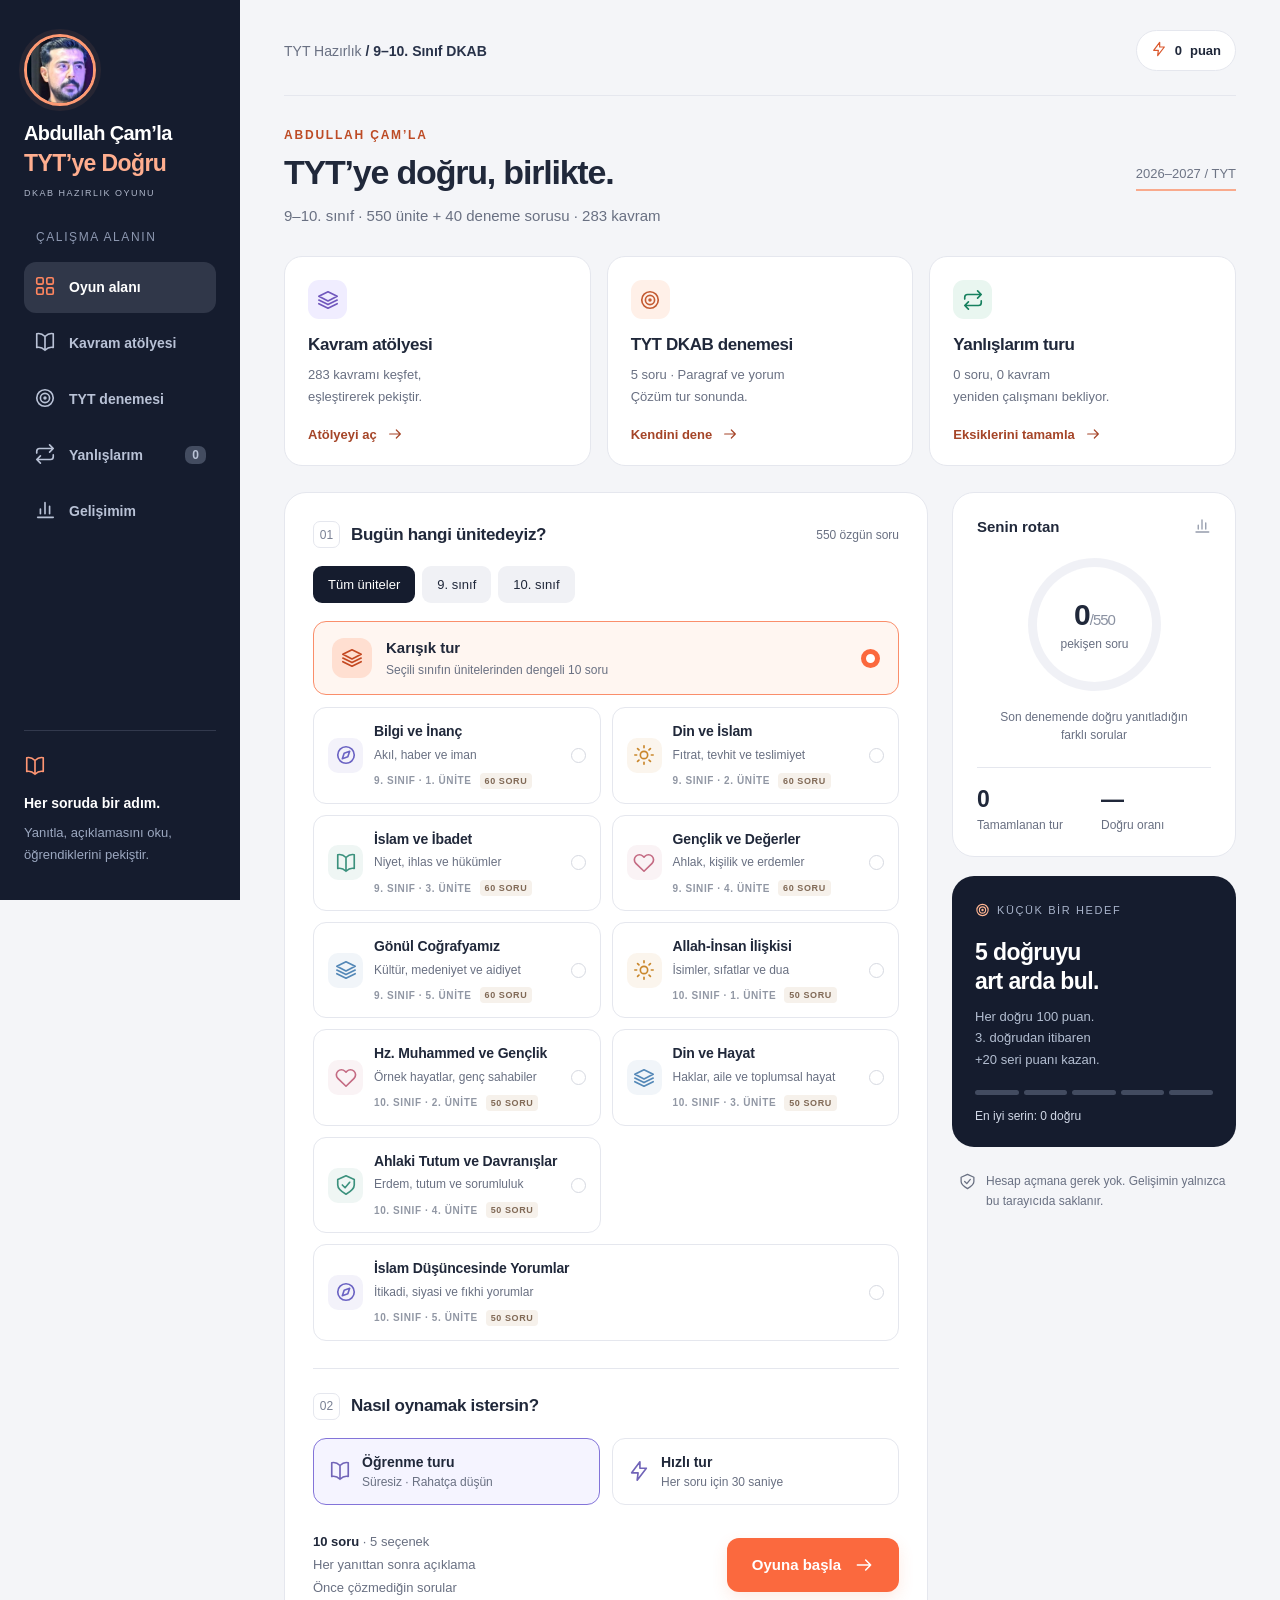
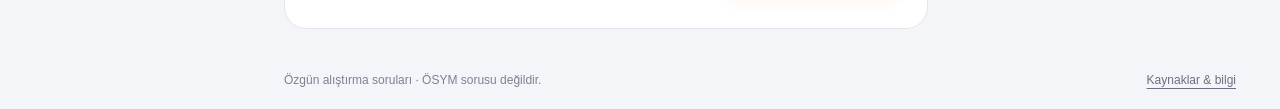
==== commit 829fe653: "Expand DKAB practice: 283 concepts, grade 10, 590 questions and TYT mini exams" ====
--- a/index.html
+++ b/index.html
@@ -1,8 +1,15 @@
 <!doctype html>
-<html lang="tr"><head><meta charset="utf-8"><meta name="viewport" content="width=device-width, initial-scale=1"><meta name="theme-color" content="#151c2e"><meta name="description" content="TYT Din Kültürü ve Ahlak Bilgisi hazırlığı: 9. sınıfın 5 ünitesinde 200 açıklamalı soru, konu turları ve yanlışlarını tekrar çözme oyunu."><title>Abdullah Çam’la TYT’ye Doğru • DKAB Oyunu</title><link rel="icon" type="image/png" href="assets/abdullah-cam.png"><style>:root{color-scheme:light;--navy:#151c2e;--ink:#20283a;--muted:#697082;--orange:#fb693e;--paper:#f4f5f8;--line:#e5e7ee;--green:#12775b;--radius:22px;font-family:Inter,'Segoe UI',Arial,sans-serif;color:var(--ink);background:var(--paper);font-synthesis:none}*{box-sizing:border-box}body{margin:0}button,input,select{font:inherit}button,a{-webkit-tap-highlight-color:transparent}button{cursor:pointer}button:disabled{cursor:default}button,a,input{outline-offset:5px}button:focus-visible,a:focus-visible,input:focus-visible{outline:3px solid #6756de}a{color:inherit}svg{width:22px;height:22px;fill:none;stroke:currentColor;stroke-width:1.8;stroke-linecap:round;stroke-linejoin:round;flex-shrink:0}button{color:inherit}h1,h2,h3,p{margin:0}button{border:0}button:disabled{opacity:.5}button.primary:disabled{background:#858b98} .app-shell{display:grid;grid-template-columns:240px minmax(0,1fr);min-height:100vh}.sidebar{background:var(--navy);color:white;padding:34px 24px;display:flex;flex-direction:column;position:sticky;top:0;height:100vh;min-height:660px}.brand{display:flex;align-items:center;gap:12px;text-decoration:none;width:fit-content;background:none;color:inherit;padding:0;text-align:left}.brand-mark{width:43px;height:43px;background:var(--orange);color:#fff;display:grid;place-items:center;border-radius:13px;font-size:25px;font-weight:900;transform:rotate(-6deg)}.brand-name{font-weight:750;font-size:23px;letter-spacing:-1px}.brand-name span{color:#b6bdce;font-weight:400}.brand small{display:block;font-size:11px;letter-spacing:2.1px;color:#aeb6c9;margin-top:6px}.side-label{font-size:12px;letter-spacing:1.6px;color:#8d98b1;margin:53px 12px 18px}.side-nav{display:grid;gap:9px}.nav-button{background:transparent;display:flex;align-items:center;gap:13px;text-align:left;border-radius:12px;padding:15px 14px;color:#b9c2d6;font-size:15px;font-weight:600}.nav-button:hover{background:#252e44}.nav-button.active{background:#303749;color:white}.nav-button.active svg{color:#ff865f}.badge{margin-left:auto;background:#434c60;border-radius:7px;padding:2px 7px;font-size:12px}.side-foot{margin-top:auto;border-top:1px solid #32394d;padding-top:24px}.side-foot strong{display:block;font-size:14px;line-height:1.5;margin-bottom:8px}.side-foot p{color:#9ca8c0;font-size:13px;line-height:1.7}.side-foot svg{color:#ff9673;margin-bottom:12px}.main{padding:30px 44px 22px;max-width:1460px;width:100%;margin:auto}.topbar{display:flex;align-items:center;justify-content:space-between;padding-bottom:24px;border-bottom:1px solid var(--line);gap:15px}.crumb{font-size:14px;color:var(--muted)}.crumb span{color:#283249;font-weight:650}.top-chip{display:flex;align-items:center;gap:8px;font-size:13px;background:white;border:1px solid var(--line);border-radius:30px;padding:10px 14px;font-weight:600}.top-chip svg{width:16px;height:16px;color:#da582d}.intro{padding:32px 0 28px;display:flex;align-items:center;justify-content:space-between;gap:20px}.eyebrow{font-size:12px;letter-spacing:1.8px;font-weight:750;color:#bd4b25;margin-bottom:11px}.intro h1{font-size:34px;line-height:1.15;font-weight:750;letter-spacing:-1.2px}.intro p{font-size:15px;color:var(--muted);margin-top:12px;line-height:1.6}.edition{font-size:13px;color:#6d7485;border-bottom:2px solid #f9aa8d;padding-bottom:8px}.workspace{display:grid;grid-template-columns:minmax(0,1fr) 284px;gap:24px;align-items:start}.panel{border:1px solid var(--line);background:white;border-radius:var(--radius)}.setup{padding:28px}.section-title{display:flex;align-items:center;gap:11px;margin-bottom:18px}.step{border:1px solid var(--line);color:#798094;font-size:12px;border-radius:7px;width:27px;height:27px;display:grid;place-items:center}.section-title h2{font-size:17px;letter-spacing:-.3px}.section-title small{margin-left:auto;font-size:12px;color:var(--muted)}.all-topic{border:1.5px solid var(--line);border-radius:13px;background:white;width:100%;padding:16px 18px;display:flex;align-items:center;text-align:left;gap:14px;margin-bottom:12px}.all-topic.selected{background:#fff6f1;border-color:#fa8e6b}.topic-symbol{display:grid;place-items:center;width:40px;height:40px;border-radius:12px;flex-shrink:0}.all-topic .topic-symbol{background:#ffdfd1;color:#c44821}.all-topic strong{font-size:15px;display:block;margin-bottom:4px}.all-topic small{color:var(--muted);font-size:12px}.selection-dot{border:1.5px solid #d6d9e1;width:19px;height:19px;border-radius:50%;margin-left:auto;flex-shrink:0}.selected .selection-dot{border:5px solid var(--orange);background:white}.topic-grid{display:grid;grid-template-columns:1fr 1fr;gap:11px}.topic{border:1.5px solid var(--line);background:white;border-radius:13px;min-height:96px;padding:14px;display:flex;align-items:center;gap:11px;text-align:left}.topic:hover,.all-topic:hover{border-color:#e4a48d;background:#fffbf8}.topic.selected{border-color:var(--orange);background:#fff6f1}.topic .topic-symbol{width:35px;height:35px;border-radius:10px}.topic strong{display:block;font-size:14px;line-height:1.4;letter-spacing:-.15px}.topic small{font-size:12px;color:var(--muted);display:block;margin-top:5px;line-height:1.4}.topic .selection-dot{width:15px;height:15px}.topic.selected .selection-dot{border-width:4px}.mode-section{margin-top:27px;padding-top:24px;border-top:1px solid var(--line)}.mode-grid{display:grid;grid-template-columns:1fr 1fr;gap:12px}.mode{border:1.5px solid var(--line);border-radius:13px;background:white;text-align:left;padding:15px;display:flex;align-items:center;gap:11px}.mode.selected{background:#f5f4ff;border-color:#8374d9}.mode svg{color:#7164b8}.mode strong{display:block;font-size:14px}.mode small{display:block;font-size:12px;color:var(--muted);margin-top:5px}.start-row{display:flex;justify-content:space-between;align-items:center;gap:18px;margin-top:25px}.start-meta{font-size:13px;color:var(--muted);line-height:1.8}.start-meta strong{color:var(--ink)}.primary{display:flex;align-items:center;justify-content:center;gap:13px;background:var(--orange);color:#fff;border-radius:12px;padding:17px 25px;font-size:15px;font-weight:750;box-shadow:0 6px 16px #f36a3822;min-height:52px}.primary:hover{background:#e7532d}.primary svg{width:20px;height:20px}.rail{display:grid;gap:19px}.progress-panel{padding:24px;position:relative;overflow:hidden}.rail-heading{font-size:15px;font-weight:700;display:flex;align-items:center;justify-content:space-between}.rail-heading svg{color:#959cac;width:18px;height:18px}.progress-ring{--angle:0deg;margin:23px auto 17px;background:conic-gradient(var(--orange) var(--angle),#f0f1f6 0);width:133px;height:133px;border-radius:50%;padding:9px;display:grid;place-items:center;transform:rotate(-40deg)}.ring-center{background:white;border-radius:50%;width:100%;height:100%;display:flex;align-items:center;justify-content:center;flex-direction:column;transform:rotate(40deg)}.ring-center strong{font-size:30px;letter-spacing:-1px}.ring-center small{font-size:12px;color:var(--muted);margin-top:5px}.rail-caption{font-size:12px;text-align:center;color:var(--muted);line-height:1.5}.stat-grid{display:grid;grid-template-columns:1fr 1fr;gap:14px;margin-top:23px;padding-top:18px;border-top:1px solid var(--line)}.stat-grid strong{display:block;font-size:23px;letter-spacing:-.8px}.stat-grid small{font-size:12px;color:var(--muted);display:block;margin-top:5px}.challenge{background:var(--navy);color:white;padding:23px;border-radius:var(--radius);position:relative;overflow:hidden}.challenge-label{font-size:11px;letter-spacing:1.6px;color:#a8b3ca;display:flex;align-items:center;gap:7px}.challenge-label svg{width:15px;color:#ffb592}.challenge h3{font-size:23px;line-height:1.25;letter-spacing:-.6px;margin:17px 0 10px}.challenge p{color:#b4bfd2;font-size:13px;line-height:1.65}.challenge-bar{display:flex;gap:5px;margin:20px 0 11px}.challenge-bar i{height:5px;flex:1;background:#424b60;border-radius:3px}.challenge-bar i.done{background:#ff9874}.challenge small{font-size:12px;color:#d1d8e7}.hint{padding:5px 7px;display:flex;gap:10px;color:var(--muted);font-size:12px;line-height:1.7}.hint svg{width:17px;height:17px;margin-top:2px}.footer{margin-top:26px;padding-top:18px;display:flex;align-items:center;justify-content:space-between;gap:16px;color:#7b8291;font-size:12px}.text-button{padding:0;background:none;color:var(--muted);text-decoration:underline;text-underline-offset:4px;font-size:12px}.game-wrap{max-width:880px;margin:28px auto}.game-status{display:flex;align-items:center;justify-content:space-between;gap:15px;margin-bottom:15px}.subtle-button{border:1px solid var(--line);background:white;border-radius:9px;padding:10px 13px;font-size:13px;display:flex;align-items:center;gap:7px}.game-chips{display:flex;gap:10px;align-items:center}.pill{padding:9px 13px;background:white;border:1px solid var(--line);border-radius:30px;font-size:13px;display:flex;align-items:center;gap:6px}.pill svg{width:17px;height:17px}.pill.orange{background:#fff0e9;color:#b74824;border-color:#ffe0d1}.question-card{padding:30px 34px}.q-top{display:flex;justify-content:space-between;align-items:center;gap:10px;font-size:13px;color:var(--muted)}.topic-tag{border-radius:6px;background:#f1effc;color:#6955aa;padding:7px 10px;font-size:12px;font-weight:600}.track{height:5px;background:#eceef3;border-radius:10px;margin:18px 0 30px;overflow:hidden}.track-fill{height:100%;background:var(--orange);border-radius:10px;transition:width .3s}.question-number{font-size:12px;letter-spacing:1.4px;color:#848c9c;margin-bottom:13px}.question-card h1{font-size:23px;line-height:1.6;letter-spacing:-.4px;font-weight:650;margin-bottom:27px}.answers{display:grid;gap:11px}.answer{display:flex;align-items:center;gap:14px;text-align:left;padding:15px 17px;border:1.5px solid #e1e4ec;border-radius:12px;background:white;font-size:16px;line-height:1.45;min-height:60px;transition:background .15s,border-color .15s}.answer:not(:disabled):hover{background:#faf6f2;border-color:#e9a88d}.answer:disabled{opacity:1}.answer-letter{border:1px solid #e0e3ea;border-radius:8px;width:31px;height:31px;display:grid;place-items:center;font-size:13px;flex-shrink:0;color:#778091;font-weight:700}.answer.correct{background:#eaf7ef;border-color:#2c9870;color:#116647}.answer.incorrect{background:#fff0f0;border-color:#d97575;color:#a92e34}.answer.correct .answer-letter{color:white;background:#288767;border-color:#288767}.answer.incorrect .answer-letter{color:white;background:#bf4d55;border-color:#bf4d55}.answer-mark{margin-left:auto;font-weight:700;font-size:13px;white-space:nowrap}.feedback{border-radius:12px;padding:18px 20px;margin-top:20px;background:#eef7f2;border-left:3px solid #21835f}.feedback.wrong{background:#fff5ed;border-left-color:#e88a50}.feedback strong{display:block;font-size:15px;margin-bottom:8px}.feedback p{font-size:15px;line-height:1.65;color:#445064}.feedback a{display:inline-block;font-size:12px;margin-top:11px;color:#687080;text-underline-offset:3px}.question-footer{display:flex;align-items:center;justify-content:space-between;gap:20px;margin-top:23px}.keyboard{font-size:12px;color:#7b8495;line-height:1.6}.keyboard kbd{font-family:inherit;border:1px solid var(--line);padding:2px 5px;border-radius:4px}.timer-low{color:#b52b39!important;border-color:#edb2b9!important;background:#fff0f0!important}.result{padding:35px}.result-header{text-align:center;padding:8px 0 27px}.result-medal{display:grid;place-items:center;width:66px;height:66px;border-radius:22px;background:#fff0dc;color:#c07820;margin:0 auto 18px}.result-medal svg{width:33px;height:33px}.result h1{font-size:32px;letter-spacing:-.9px}.result-header p{font-size:15px;line-height:1.7;color:var(--muted);margin-top:10px}.scoreboard{display:grid;grid-template-columns:repeat(4,1fr);border:1px solid var(--line);border-radius:15px;margin-bottom:28px}.scoreboard div{text-align:center;padding:21px 10px}.scoreboard div+div{border-left:1px solid var(--line)}.scoreboard strong{display:block;font-size:27px}.scoreboard small{font-size:12px;color:var(--muted);display:block;margin-top:7px}.result-actions{display:flex;justify-content:center;gap:12px;flex-wrap:wrap}.secondary{background:#f0f1f7;border:1px solid #e1e4ed;padding:16px 20px;border-radius:12px;font-size:14px;font-weight:650;display:flex;align-items:center;justify-content:center;gap:8px}.review-title{font-size:17px;margin:30px 0 16px}.review-item{border-top:1px solid var(--line);padding:17px 0}.review-item summary{font-size:14px;line-height:1.6;cursor:pointer;font-weight:600}.review-item p{font-size:14px;line-height:1.7;color:#5b6575;margin-top:9px}.review-item .right{color:#177051}.empty{padding:55px 25px;text-align:center}.empty svg{height:40px;width:40px;color:#8376c7;margin-bottom:18px}.empty h2{font-size:23px;margin-bottom:10px}.empty p{color:var(--muted);font-size:15px;line-height:1.7;max-width:420px;margin:0 auto 24px}.empty .primary{margin:auto}.mistake-list{padding:26px}.mistake-list>p{color:var(--muted);font-size:14px;line-height:1.7;margin:12px 0 20px}.progress-list{margin-top:22px;padding:26px}.topic-progress{display:flex;gap:14px;align-items:center;padding:17px 0;border-bottom:1px solid var(--line)}.topic-progress:last-child{border:0}.topic-progress .info{flex:1}.topic-progress h3{font-size:15px;margin-bottom:7px}.topic-progress small{font-size:12px;color:var(--muted)}.topic-progress .track{margin:9px 0 0}.notice{margin:14px 0 0;border:1px solid #e3ba85;border-radius:8px;background:#fff3e1;padding:12px 15px;font-size:13px;line-height:1.6}dialog{border:1px solid var(--line);border-radius:22px;box-shadow:0 20px 70px #111a3333;padding:30px;max-width:600px;width:calc(100% - 36px);color:var(--ink)}dialog::backdrop{background:#10182d99;backdrop-filter:blur(3px)}dialog h2{font-size:23px;margin-bottom:16px}dialog p{font-size:15px;line-height:1.8;color:#5e687a;margin-bottom:16px}dialog li{font-size:14px;line-height:1.6;margin:10px 0}dialog .actions{display:flex;gap:12px;justify-content:flex-end;margin-top:24px}.sr-only{position:absolute;width:1px;height:1px;overflow:hidden;clip:rect(0,0,0,0)}.hidden{display:none!important}@media(min-width:1550px){.main{padding-left:65px;padding-right:65px}}@media(max-width:1200px){.app-shell{grid-template-columns:200px minmax(0,1fr)}.sidebar{padding:29px 18px}.main{padding:24px}.workspace{grid-template-columns:minmax(0,1fr) 240px;gap:18px}.setup{padding:23px}.topic-grid{grid-template-columns:1fr}.topic{min-height:74px}.intro h1{font-size:30px}.brand-name{font-size:21px}.brand-mark{width:35px;height:39px}.rail .progress-panel{padding:20px}}@media(max-width:940px){.app-shell{grid-template-columns:1fr}.sidebar{position:static;height:auto;min-height:0;flex-direction:row;padding:17px 24px;align-items:center;justify-content:space-between;gap:22px}.side-label,.side-foot,.brand small{display:none}.side-nav{display:flex;gap:7px}.nav-button{padding:11px;font-size:13px;gap:7px}.nav-button svg{width:18px;height:18px}.badge{font-size:11px}.main{padding:24px 28px}.workspace{grid-template-columns:minmax(0,1fr) 240px}.intro{padding:27px 0}.topic strong{font-size:15px}}@media(max-width:690px){.sidebar{padding:17px 17px 0;display:block}.brand{margin-bottom:16px}.brand-name{font-size:23px}.side-nav{justify-content:space-between;gap:4px}.nav-button{border-radius:10px 10px 0 0;padding:13px 10px;font-size:12px}.nav-button.active{background:var(--paper);color:var(--ink)}.badge{background:#dce0ea;color:#3b4254}.main{padding:19px 16px}.topbar{padding-bottom:17px}.crumb{font-size:12px}.top-chip{padding:8px 10px;font-size:12px}.intro{padding:25px 0 23px}.intro h1{font-size:30px}.intro p{font-size:14px;max-width:295px}.edition{display:none}.workspace{grid-template-columns:1fr;gap:17px}.setup{padding:21px 17px}.topic-grid{grid-template-columns:1fr 1fr;gap:9px}.topic{display:block;position:relative;min-height:139px;padding:13px 11px}.topic .topic-symbol{margin-bottom:10px;width:31px;height:31px}.topic strong{font-size:13px}.topic small{font-size:11px;line-height:1.5}.topic .selection-dot{position:absolute;top:16px;right:13px}.section-title h2{font-size:16px}.section-title small{font-size:11px}.mode{padding:13px 10px;gap:8px}.mode strong{font-size:13px}.mode small{font-size:11px}.mode svg{width:20px;height:20px}.start-row{display:block}.start-meta{margin-bottom:13px}.start-row .primary{width:100%}.rail{grid-template-columns:1fr 1fr;gap:12px}.progress-panel{padding:18px!important}.rail-heading{font-size:13px}.rail-heading svg{display:none}.progress-ring{width:111px;height:111px;margin:18px auto 12px}.ring-center strong{font-size:26px}.stat-grid{gap:8px;margin-top:16px;padding-top:14px}.stat-grid strong{font-size:20px}.stat-grid small{font-size:11px}.challenge{padding:18px}.challenge h3{font-size:22px}.challenge p{font-size:12px}.challenge-label{font-size:10px;letter-spacing:1px}.hint{grid-column:1/-1}.footer{font-size:11px;align-items:flex-start;line-height:1.6}.footer span{max-width:240px}.game-wrap{margin:22px 0}.game-status{align-items:start}.game-chips{gap:5px;flex-wrap:wrap;justify-content:flex-end}.pill{font-size:12px;padding:8px 10px}.question-card{padding:23px 17px}.question-card h1{font-size:19px;line-height:1.65}.answer{font-size:15px;padding:13px 12px;gap:10px}.answer-mark{font-size:11px}.question-footer{gap:10px}.keyboard{display:none}.question-footer .primary{width:100%}.q-top{font-size:12px}.topic-tag{font-size:11px}.result{padding:25px 17px}.result h1{font-size:27px}.scoreboard strong{font-size:22px}.scoreboard small{font-size:11px}.scoreboard div{padding:17px 5px}.result-actions>*{width:100%}.progress-list{padding:18px}.topic-progress{gap:9px}.topic-progress h3{font-size:13px}.topic-progress .subtle-button{font-size:12px;padding:9px}.empty{padding:40px 20px}}@media(prefers-reduced-motion:reduce){*,*::before,*::after{scroll-behavior:auto!important;animation:none!important;transition:none!important}}@media(min-width:691px){.animate-in{animation:fadein .25s ease-out}@keyframes fadein{from{opacity:0;transform:translateY(7px)}to{opacity:1;transform:translateY(0)}}}
+<html lang="tr"><head><meta charset="utf-8"><meta name="viewport" content="width=device-width, initial-scale=1"><meta name="theme-color" content="#151c2e"><meta name="description" content="TYT Din Kültürü ve Ahlak Bilgisi hazırlığı: 9–10. sınıf açıklamalı sorular, kavram eşleştirme, TYT DKAB denemeleri ve yanlışlarım turu."><title>Abdullah Çam’la TYT’ye Doğru • DKAB Oyunu</title><link rel="icon" type="image/png" href="assets/abdullah-cam.png"><style>:root{color-scheme:light;--navy:#151c2e;--ink:#20283a;--muted:#697082;--orange:#fb693e;--paper:#f4f5f8;--line:#e5e7ee;--green:#12775b;--radius:22px;font-family:Inter,'Segoe UI',Arial,sans-serif;color:var(--ink);background:var(--paper);font-synthesis:none}*{box-sizing:border-box}body{margin:0}button,input,select{font:inherit}button,a{-webkit-tap-highlight-color:transparent}button{cursor:pointer}button:disabled{cursor:default}button,a,input{outline-offset:5px}button:focus-visible,a:focus-visible,input:focus-visible{outline:3px solid #6756de}a{color:inherit}svg{width:22px;height:22px;fill:none;stroke:currentColor;stroke-width:1.8;stroke-linecap:round;stroke-linejoin:round;flex-shrink:0}button{color:inherit}h1,h2,h3,p{margin:0}button{border:0}button:disabled{opacity:.5}button.primary:disabled{background:#858b98} .app-shell{display:grid;grid-template-columns:240px minmax(0,1fr);min-height:100vh}.sidebar{background:var(--navy);color:white;padding:34px 24px;display:flex;flex-direction:column;position:sticky;top:0;height:100vh;min-height:660px}.brand{display:flex;align-items:center;gap:12px;text-decoration:none;width:fit-content;background:none;color:inherit;padding:0;text-align:left}.brand-mark{width:43px;height:43px;background:var(--orange);color:#fff;display:grid;place-items:center;border-radius:13px;font-size:25px;font-weight:900;transform:rotate(-6deg)}.brand-name{font-weight:750;font-size:23px;letter-spacing:-1px}.brand-name span{color:#b6bdce;font-weight:400}.brand small{display:block;font-size:11px;letter-spacing:2.1px;color:#aeb6c9;margin-top:6px}.side-label{font-size:12px;letter-spacing:1.6px;color:#8d98b1;margin:53px 12px 18px}.side-nav{display:grid;gap:9px}.nav-button{background:transparent;display:flex;align-items:center;gap:13px;text-align:left;border-radius:12px;padding:15px 14px;color:#b9c2d6;font-size:15px;font-weight:600}.nav-button:hover{background:#252e44}.nav-button.active{background:#303749;color:white}.nav-button.active svg{color:#ff865f}.badge{margin-left:auto;background:#434c60;border-radius:7px;padding:2px 7px;font-size:12px}.side-foot{margin-top:auto;border-top:1px solid #32394d;padding-top:24px}.side-foot strong{display:block;font-size:14px;line-height:1.5;margin-bottom:8px}.side-foot p{color:#9ca8c0;font-size:13px;line-height:1.7}.side-foot svg{color:#ff9673;margin-bottom:12px}.main{padding:30px 44px 22px;max-width:1460px;width:100%;margin:auto}.topbar{display:flex;align-items:center;justify-content:space-between;padding-bottom:24px;border-bottom:1px solid var(--line);gap:15px}.crumb{font-size:14px;color:var(--muted)}.crumb span{color:#283249;font-weight:650}.top-chip{display:flex;align-items:center;gap:8px;font-size:13px;background:white;border:1px solid var(--line);border-radius:30px;padding:10px 14px;font-weight:600}.top-chip svg{width:16px;height:16px;color:#da582d}.intro{padding:32px 0 28px;display:flex;align-items:center;justify-content:space-between;gap:20px}.eyebrow{font-size:12px;letter-spacing:1.8px;font-weight:750;color:#bd4b25;margin-bottom:11px}.intro h1{font-size:34px;line-height:1.15;font-weight:750;letter-spacing:-1.2px}.intro p{font-size:15px;color:var(--muted);margin-top:12px;line-height:1.6}.edition{font-size:13px;color:#6d7485;border-bottom:2px solid #f9aa8d;padding-bottom:8px}.workspace{display:grid;grid-template-columns:minmax(0,1fr) 284px;gap:24px;align-items:start}.panel{border:1px solid var(--line);background:white;border-radius:var(--radius)}.setup{padding:28px}.section-title{display:flex;align-items:center;gap:11px;margin-bottom:18px}.step{border:1px solid var(--line);color:#798094;font-size:12px;border-radius:7px;width:27px;height:27px;display:grid;place-items:center}.section-title h2{font-size:17px;letter-spacing:-.3px}.section-title small{margin-left:auto;font-size:12px;color:var(--muted)}.all-topic{border:1.5px solid var(--line);border-radius:13px;background:white;width:100%;padding:16px 18px;display:flex;align-items:center;text-align:left;gap:14px;margin-bottom:12px}.all-topic.selected{background:#fff6f1;border-color:#fa8e6b}.topic-symbol{display:grid;place-items:center;width:40px;height:40px;border-radius:12px;flex-shrink:0}.all-topic .topic-symbol{background:#ffdfd1;color:#c44821}.all-topic strong{font-size:15px;display:block;margin-bottom:4px}.all-topic small{color:var(--muted);font-size:12px}.selection-dot{border:1.5px solid #d6d9e1;width:19px;height:19px;border-radius:50%;margin-left:auto;flex-shrink:0}.selected .selection-dot{border:5px solid var(--orange);background:white}.topic-grid{display:grid;grid-template-columns:1fr 1fr;gap:11px}.topic{border:1.5px solid var(--line);background:white;border-radius:13px;min-height:96px;padding:14px;display:flex;align-items:center;gap:11px;text-align:left}.topic:hover,.all-topic:hover{border-color:#e4a48d;background:#fffbf8}.topic.selected{border-color:var(--orange);background:#fff6f1}.topic .topic-symbol{width:35px;height:35px;border-radius:10px}.topic strong{display:block;font-size:14px;line-height:1.4;letter-spacing:-.15px}.topic small{font-size:12px;color:var(--muted);display:block;margin-top:5px;line-height:1.4}.topic .selection-dot{width:15px;height:15px}.topic.selected .selection-dot{border-width:4px}.mode-section{margin-top:27px;padding-top:24px;border-top:1px solid var(--line)}.mode-grid{display:grid;grid-template-columns:1fr 1fr;gap:12px}.mode{border:1.5px solid var(--line);border-radius:13px;background:white;text-align:left;padding:15px;display:flex;align-items:center;gap:11px}.mode.selected{background:#f5f4ff;border-color:#8374d9}.mode svg{color:#7164b8}.mode strong{display:block;font-size:14px}.mode small{display:block;font-size:12px;color:var(--muted);margin-top:5px}.start-row{display:flex;justify-content:space-between;align-items:center;gap:18px;margin-top:25px}.start-meta{font-size:13px;color:var(--muted);line-height:1.8}.start-meta strong{color:var(--ink)}.primary{display:flex;align-items:center;justify-content:center;gap:13px;background:var(--orange);color:#fff;border-radius:12px;padding:17px 25px;font-size:15px;font-weight:750;box-shadow:0 6px 16px #f36a3822;min-height:52px}.primary:hover{background:#e7532d}.primary svg{width:20px;height:20px}.rail{display:grid;gap:19px}.progress-panel{padding:24px;position:relative;overflow:hidden}.rail-heading{font-size:15px;font-weight:700;display:flex;align-items:center;justify-content:space-between}.rail-heading svg{color:#959cac;width:18px;height:18px}.progress-ring{--angle:0deg;margin:23px auto 17px;background:conic-gradient(var(--orange) var(--angle),#f0f1f6 0);width:133px;height:133px;border-radius:50%;padding:9px;display:grid;place-items:center;transform:rotate(-40deg)}.ring-center{background:white;border-radius:50%;width:100%;height:100%;display:flex;align-items:center;justify-content:center;flex-direction:column;transform:rotate(40deg)}.ring-center strong{font-size:30px;letter-spacing:-1px}.ring-center small{font-size:12px;color:var(--muted);margin-top:5px}.rail-caption{font-size:12px;text-align:center;color:var(--muted);line-height:1.5}.stat-grid{display:grid;grid-template-columns:1fr 1fr;gap:14px;margin-top:23px;padding-top:18px;border-top:1px solid var(--line)}.stat-grid strong{display:block;font-size:23px;letter-spacing:-.8px}.stat-grid small{font-size:12px;color:var(--muted);display:block;margin-top:5px}.challenge{background:var(--navy);color:white;padding:23px;border-radius:var(--radius);position:relative;overflow:hidden}.challenge-label{font-size:11px;letter-spacing:1.6px;color:#a8b3ca;display:flex;align-items:center;gap:7px}.challenge-label svg{width:15px;color:#ffb592}.challenge h3{font-size:23px;line-height:1.25;letter-spacing:-.6px;margin:17px 0 10px}.challenge p{color:#b4bfd2;font-size:13px;line-height:1.65}.challenge-bar{display:flex;gap:5px;margin:20px 0 11px}.challenge-bar i{height:5px;flex:1;background:#424b60;border-radius:3px}.challenge-bar i.done{background:#ff9874}.challenge small{font-size:12px;color:#d1d8e7}.hint{padding:5px 7px;display:flex;gap:10px;color:var(--muted);font-size:12px;line-height:1.7}.hint svg{width:17px;height:17px;margin-top:2px}.footer{margin-top:26px;padding-top:18px;display:flex;align-items:center;justify-content:space-between;gap:16px;color:#7b8291;font-size:12px}.text-button{padding:0;background:none;color:var(--muted);text-decoration:underline;text-underline-offset:4px;font-size:12px}.game-wrap{max-width:880px;margin:28px auto}.game-status{display:flex;align-items:center;justify-content:space-between;gap:15px;margin-bottom:15px}.subtle-button{border:1px solid var(--line);background:white;border-radius:9px;padding:10px 13px;font-size:13px;display:flex;align-items:center;gap:7px}.game-chips{display:flex;gap:10px;align-items:center}.pill{padding:9px 13px;background:white;border:1px solid var(--line);border-radius:30px;font-size:13px;display:flex;align-items:center;gap:6px}.pill svg{width:17px;height:17px}.pill.orange{background:#fff0e9;color:#b74824;border-color:#ffe0d1}.question-card{padding:30px 34px}.q-top{display:flex;justify-content:space-between;align-items:center;gap:10px;font-size:13px;color:var(--muted)}.topic-tag{border-radius:6px;background:#f1effc;color:#6955aa;padding:7px 10px;font-size:12px;font-weight:600}.track{height:5px;background:#eceef3;border-radius:10px;margin:18px 0 30px;overflow:hidden}.track-fill{height:100%;background:var(--orange);border-radius:10px;transition:width .3s}.question-number{font-size:12px;letter-spacing:1.4px;color:#848c9c;margin-bottom:13px}.question-card h1{font-size:23px;line-height:1.6;letter-spacing:-.4px;font-weight:650;margin-bottom:27px}.answers{display:grid;gap:11px}.answer{display:flex;align-items:center;gap:14px;text-align:left;padding:15px 17px;border:1.5px solid #e1e4ec;border-radius:12px;background:white;font-size:16px;line-height:1.45;min-height:60px;transition:background .15s,border-color .15s}.answer:not(:disabled):hover{background:#faf6f2;border-color:#e9a88d}.answer:disabled{opacity:1}.answer-letter{border:1px solid #e0e3ea;border-radius:8px;width:31px;height:31px;display:grid;place-items:center;font-size:13px;flex-shrink:0;color:#778091;font-weight:700}.answer.correct{background:#eaf7ef;border-color:#2c9870;color:#116647}.answer.incorrect{background:#fff0f0;border-color:#d97575;color:#a92e34}.answer.correct .answer-letter{color:white;background:#288767;border-color:#288767}.answer.incorrect .answer-letter{color:white;background:#bf4d55;border-color:#bf4d55}.answer-mark{margin-left:auto;font-weight:700;font-size:13px;white-space:nowrap}.feedback{border-radius:12px;padding:18px 20px;margin-top:20px;background:#eef7f2;border-left:3px solid #21835f}.feedback.wrong{background:#fff5ed;border-left-color:#e88a50}.feedback strong{display:block;font-size:15px;margin-bottom:8px}.feedback p{font-size:15px;line-height:1.65;color:#445064}.feedback a{display:inline-block;font-size:12px;margin-top:11px;color:#687080;text-underline-offset:3px}.question-footer{display:flex;align-items:center;justify-content:space-between;gap:20px;margin-top:23px}.keyboard{font-size:12px;color:#7b8495;line-height:1.6}.keyboard kbd{font-family:inherit;border:1px solid var(--line);padding:2px 5px;border-radius:4px}.timer-low{color:#b52b39!important;border-color:#edb2b9!important;background:#fff0f0!important}.result{padding:35px}.result-header{text-align:center;padding:8px 0 27px}.result-medal{display:grid;place-items:center;width:66px;height:66px;border-radius:22px;background:#fff0dc;color:#c07820;margin:0 auto 18px}.result-medal svg{width:33px;height:33px}.result h1{font-size:32px;letter-spacing:-.9px}.result-header p{font-size:15px;line-height:1.7;color:var(--muted);margin-top:10px}.scoreboard{display:grid;grid-template-columns:repeat(4,1fr);border:1px solid var(--line);border-radius:15px;margin-bottom:28px}.scoreboard div{text-align:center;padding:21px 10px}.scoreboard div+div{border-left:1px solid var(--line)}.scoreboard strong{display:block;font-size:27px}.scoreboard small{font-size:12px;color:var(--muted);display:block;margin-top:7px}.result-actions{display:flex;justify-content:center;gap:12px;flex-wrap:wrap}.secondary{background:#f0f1f7;border:1px solid #e1e4ed;padding:16px 20px;border-radius:12px;font-size:14px;font-weight:650;display:flex;align-items:center;justify-content:center;gap:8px}.review-title{font-size:17px;margin:30px 0 16px}.review-item{border-top:1px solid var(--line);padding:17px 0}.review-item summary{font-size:14px;line-height:1.6;cursor:pointer;font-weight:600}.review-item p{font-size:14px;line-height:1.7;color:#5b6575;margin-top:9px}.review-item .right{color:#177051}.empty{padding:55px 25px;text-align:center}.empty svg{height:40px;width:40px;color:#8376c7;margin-bottom:18px}.empty h2{font-size:23px;margin-bottom:10px}.empty p{color:var(--muted);font-size:15px;line-height:1.7;max-width:420px;margin:0 auto 24px}.empty .primary{margin:auto}.mistake-list{padding:26px}.mistake-list>p{color:var(--muted);font-size:14px;line-height:1.7;margin:12px 0 20px}.progress-list{margin-top:22px;padding:26px}.topic-progress{display:flex;gap:14px;align-items:center;padding:17px 0;border-bottom:1px solid var(--line)}.topic-progress:last-child{border:0}.topic-progress .info{flex:1}.topic-progress h3{font-size:15px;margin-bottom:7px}.topic-progress small{font-size:12px;color:var(--muted)}.topic-progress .track{margin:9px 0 0}.notice{margin:14px 0 0;border:1px solid #e3ba85;border-radius:8px;background:#fff3e1;padding:12px 15px;font-size:13px;line-height:1.6}dialog{border:1px solid var(--line);border-radius:22px;box-shadow:0 20px 70px #111a3333;padding:30px;max-width:600px;width:calc(100% - 36px);color:var(--ink)}dialog::backdrop{background:#10182d99;backdrop-filter:blur(3px)}dialog h2{font-size:23px;margin-bottom:16px}dialog p{font-size:15px;line-height:1.8;color:#5e687a;margin-bottom:16px}dialog li{font-size:14px;line-height:1.6;margin:10px 0}dialog .actions{display:flex;gap:12px;justify-content:flex-end;margin-top:24px}.sr-only{position:absolute;width:1px;height:1px;overflow:hidden;clip:rect(0,0,0,0)}.hidden{display:none!important}@media(min-width:1550px){.main{padding-left:65px;padding-right:65px}}@media(max-width:1200px){.app-shell{grid-template-columns:200px minmax(0,1fr)}.sidebar{padding:29px 18px}.main{padding:24px}.workspace{grid-template-columns:minmax(0,1fr) 240px;gap:18px}.setup{padding:23px}.topic-grid{grid-template-columns:1fr}.topic{min-height:74px}.intro h1{font-size:30px}.brand-name{font-size:21px}.brand-mark{width:35px;height:39px}.rail .progress-panel{padding:20px}}@media(max-width:940px){.app-shell{grid-template-columns:1fr}.sidebar{position:static;height:auto;min-height:0;flex-direction:row;padding:17px 24px;align-items:center;justify-content:space-between;gap:22px}.side-label,.side-foot,.brand small{display:none}.side-nav{display:flex;gap:7px}.nav-button{padding:11px;font-size:13px;gap:7px}.nav-button svg{width:18px;height:18px}.badge{font-size:11px}.main{padding:24px 28px}.workspace{grid-template-columns:minmax(0,1fr) 240px}.intro{padding:27px 0}.topic strong{font-size:15px}}@media(max-width:690px){.sidebar{padding:17px 17px 0;display:block}.brand{margin-bottom:16px}.brand-name{font-size:23px}.side-nav{justify-content:space-between;gap:4px}.nav-button{border-radius:10px 10px 0 0;padding:13px 10px;font-size:12px}.nav-button.active{background:var(--paper);color:var(--ink)}.badge{background:#dce0ea;color:#3b4254}.main{padding:19px 16px}.topbar{padding-bottom:17px}.crumb{font-size:12px}.top-chip{padding:8px 10px;font-size:12px}.intro{padding:25px 0 23px}.intro h1{font-size:30px}.intro p{font-size:14px;max-width:295px}.edition{display:none}.workspace{grid-template-columns:1fr;gap:17px}.setup{padding:21px 17px}.topic-grid{grid-template-columns:1fr 1fr;gap:9px}.topic{display:block;position:relative;min-height:139px;padding:13px 11px}.topic .topic-symbol{margin-bottom:10px;width:31px;height:31px}.topic strong{font-size:13px}.topic small{font-size:11px;line-height:1.5}.topic .selection-dot{position:absolute;top:16px;right:13px}.section-title h2{font-size:16px}.section-title small{font-size:11px}.mode{padding:13px 10px;gap:8px}.mode strong{font-size:13px}.mode small{font-size:11px}.mode svg{width:20px;height:20px}.start-row{display:block}.start-meta{margin-bottom:13px}.start-row .primary{width:100%}.rail{grid-template-columns:1fr 1fr;gap:12px}.progress-panel{padding:18px!important}.rail-heading{font-size:13px}.rail-heading svg{display:none}.progress-ring{width:111px;height:111px;margin:18px auto 12px}.ring-center strong{font-size:26px}.stat-grid{gap:8px;margin-top:16px;padding-top:14px}.stat-grid strong{font-size:20px}.stat-grid small{font-size:11px}.challenge{padding:18px}.challenge h3{font-size:22px}.challenge p{font-size:12px}.challenge-label{font-size:10px;letter-spacing:1px}.hint{grid-column:1/-1}.footer{font-size:11px;align-items:flex-start;line-height:1.6}.footer span{max-width:240px}.game-wrap{margin:22px 0}.game-status{align-items:start}.game-chips{gap:5px;flex-wrap:wrap;justify-content:flex-end}.pill{font-size:12px;padding:8px 10px}.question-card{padding:23px 17px}.question-card h1{font-size:19px;line-height:1.65}.answer{font-size:15px;padding:13px 12px;gap:10px}.answer-mark{font-size:11px}.question-footer{gap:10px}.keyboard{display:none}.question-footer .primary{width:100%}.q-top{font-size:12px}.topic-tag{font-size:11px}.result{padding:25px 17px}.result h1{font-size:27px}.scoreboard strong{font-size:22px}.scoreboard small{font-size:11px}.scoreboard div{padding:17px 5px}.result-actions>*{width:100%}.progress-list{padding:18px}.topic-progress{gap:9px}.topic-progress h3{font-size:13px}.topic-progress .subtle-button{font-size:12px;padding:9px}.empty{padding:40px 20px}}@media(prefers-reduced-motion:reduce){*,*::before,*::after{scroll-behavior:auto!important;animation:none!important;transition:none!important}}@media(min-width:691px){.animate-in{animation:fadein .25s ease-out}@keyframes fadein{from{opacity:0;transform:translateY(7px)}to{opacity:1;transform:translateY(0)}}}
 .brand{flex-direction:column;align-items:flex-start;gap:14px}.brand-portrait{width:72px;height:72px;object-fit:cover;object-position:center 30%;border-radius:50%;border:3px solid #ff9a73;box-shadow:0 0 0 5px #ff9a7314}.brand-name{font-size:20px;letter-spacing:-.6px;line-height:1.3;display:block;white-space:nowrap}.brand-name span{display:block;color:#ffae8f;font-size:23px;font-weight:750;margin-top:3px}.brand small{font-size:9px;letter-spacing:1.5px;margin-top:9px}.side-label{margin-top:35px}.unit-meta{display:flex;gap:8px;align-items:center;color:#9197a4;font-size:9px;font-weight:650;letter-spacing:.6px;margin-top:9px}.unit-meta b{font-size:9px;color:#806956;background:#f6f1eb;border-radius:4px;padding:3px 5px;white-space:nowrap}.question-kind{color:#8a729d;font-size:11px;margin-bottom:9px}.topic-grid .topic:last-child{grid-column:1/-1}.topic-grid .topic:last-child .topic-symbol{margin-bottom:0}.topic-grid .topic:last-child{display:flex;min-height:82px}.topic-grid .topic:last-child .selection-dot{position:static;margin-left:auto}@media(min-width:941px) and (max-width:1200px){.brand-name{font-size:17px}.brand-name span{font-size:20px}}@media(max-width:940px){.brand{flex-direction:row;align-items:center;gap:12px}.brand-portrait{width:52px;height:52px;border-width:2px}.brand-name{font-size:16px}.brand-name span{font-size:19px;margin-top:1px}.brand small{display:none}}@media(max-width:690px){.brand{margin-bottom:19px}.brand-portrait{width:58px;height:58px}.brand-name{font-size:19px}.brand-name span{font-size:23px}.topic{min-height:164px}.topic-grid .topic:last-child{min-height:94px;gap:12px}.topic-grid .topic:last-child .topic-symbol{margin-right:0}.unit-meta{font-size:8px;gap:5px;letter-spacing:.3px}.unit-meta b{font-size:8px}.intro h1{font-size:29px}}
+/* Expanded study modes */
+.feature-grid{display:grid;grid-template-columns:repeat(3,minmax(0,1fr));gap:16px;margin-bottom:26px}.feature-card{background:white;border:1px solid var(--line);border-radius:18px;padding:23px;text-align:left;transition:transform .15s,border-color .15s}.feature-card:hover{transform:translateY(-3px);border-color:#f69978}.feature-icon{display:grid;place-items:center;width:39px;height:39px;border-radius:11px;margin-bottom:16px}.purple{background:#f0edff;color:#7158bd}.orange{background:#fff0e8;color:#c45b32}.green{background:#e9f6f0;color:#16805e}.feature-card>strong{display:block;font-size:17px;letter-spacing:-.4px}.feature-card p{margin:9px 0 18px;font-size:13px;line-height:1.7;color:var(--muted)}.feature-card>span:last-child{display:flex;align-items:center;gap:10px;color:#a54528;font-size:13px;font-weight:650}.feature-card>span:last-child svg{width:16px;height:16px}.grade-filters{display:flex;gap:7px;flex-wrap:wrap;margin:18px 0}.filter{border-radius:9px;background:#f0f1f5;padding:11px 15px;font-size:13px}.filter.active{background:var(--navy);color:white}.feature-panel{display:flex;align-items:center;justify-content:space-between;gap:25px;padding:25px;margin-bottom:20px}.feature-panel h2{font-size:18px}.feature-panel p{font-size:14px;line-height:1.6;color:var(--muted);margin-top:9px}.concept-controls{padding:24px}.search-fields{display:flex;gap:15px;align-items:end}.search-fields label{display:grid;gap:8px;flex:1;font-size:13px;font-weight:600}.search-fields input,.search-fields select,.timer-label select{border:1px solid #cdd1dc;border-radius:10px;padding:14px 12px;background:white;width:100%;min-width:0;color:var(--ink);font-size:14px}.search-fields .primary{font-size:13px}.concept-controls .start-meta{margin-top:15px}.list-heading{display:flex;justify-content:space-between;margin:25px 3px 16px;font-size:14px}.list-heading span{color:var(--muted)}.concept-grid{display:grid;grid-template-columns:repeat(3,minmax(0,1fr));gap:15px}.concept-card{padding:23px}.category-label{font-size:10px;letter-spacing:1px;font-weight:750;color:#776b9e;text-transform:uppercase}.concept-card h2{font-size:19px;margin:12px 0}.concept-card p{font-size:14px;line-height:1.75;color:#525c70}.concept-card details{margin-top:15px;border-top:1px solid var(--line);padding-top:12px;font-size:13px}.concept-card summary{cursor:pointer;color:#94612a}.concept-card details p{font-size:13px;margin-top:8px}.scope-note{font-size:12px;line-height:1.8;color:var(--muted);margin:20px 0}.pager{display:flex;justify-content:center;gap:15px;margin-top:25px}.match-panel{padding:28px;max-width:1000px;margin:0 auto}.match-columns{display:grid;grid-template-columns:.8fr 1.5fr;gap:24px}.match-columns h2{font-size:13px;color:var(--muted);margin-bottom:16px}.match-tile{display:block;min-height:91px;padding:16px;border:1.5px solid var(--line);border-radius:12px;text-align:left;background:#fff;width:100%;margin-bottom:12px;font-weight:650;font-size:16px;line-height:1.5}.match-tile.definition{font-size:14px;font-weight:400}.match-tile:hover{background:#faf8ff}.match-tile.selected{border-color:#7560bc;background:#f1edff;box-shadow:0 0 0 1px #7560bc}.match-tile.matched{background:#eaf7f0;border-color:#b2dbca;color:#276852;opacity:.7}.match-feedback{padding:17px;background:#f7f5fc;border-radius:10px;font-size:14px;line-height:1.7;margin:12px 0;min-height:72px}.match-complete h2{margin:25px 0 12px}.match-complete p{color:var(--muted);font-size:14px;line-height:1.7}.exam-setup{padding:32px}.exam-setup h2{font-size:26px;line-height:1.3;margin:19px 0}.exam-setup>p{font-size:15px;line-height:1.8;color:var(--muted)}.exam-facts{display:flex;gap:35px;margin:30px 0;padding:20px 0;border-block:1px solid var(--line)}.exam-facts span{font-size:12px;color:var(--muted)}.exam-facts strong{display:block;font-size:22px;color:var(--ink);margin-bottom:7px}.timer-label{display:grid;gap:9px;font-size:13px;font-weight:650;max-width:240px;margin-bottom:18px}.exam-setup .primary{margin-top:24px}.exam-last{padding:27px}.exam-last h2{font-size:16px;margin-bottom:20px}.exam-last>strong{display:block;font-size:34px;color:#c95732;letter-spacing:-1px}.exam-last p{font-size:13px;line-height:1.7;color:var(--muted);margin:14px 0}.exam-last small{color:var(--muted);font-size:12px}.exam-numbers{display:flex;gap:10px;margin:22px 0}.exam-numbers button{border:1px solid var(--line);border-radius:10px;background:#f7f7fa;width:43px;height:43px;font-weight:650}.exam-numbers button.filled{background:#ece9fb;color:#6a529e}.exam-numbers button.current{border:2px solid #7661bc}.answer.exam-selected{background:#f0ecfc;border-color:#7860ba}.exam-actions{display:flex;justify-content:space-between;align-items:center;font-size:13px;color:var(--muted);margin:18px 0}.question-card h1{white-space:pre-line}.side-nav{gap:5px}.nav-button{padding:13px 10px;font-size:14px}.side-label{margin-top:32px}.topic-grid .unit-meta{font-size:10px}
+@media(max-width:1150px){.concept-grid{grid-template-columns:repeat(2,minmax(0,1fr))}.search-fields{flex-wrap:wrap}.search-fields .primary{width:100%}.feature-card{padding:18px}.feature-card>strong{font-size:15px}}
+@media(max-width:760px){.feature-grid{gap:10px}.feature-card{padding:14px}.feature-card>strong{font-size:14px}.feature-card p{font-size:12px}.feature-card p br{display:none}.feature-card>span:last-child{font-size:12px}.concept-grid{grid-template-columns:1fr 1fr}.concept-card{padding:17px}.feature-panel{flex-direction:column;align-items:start}.match-panel{padding:16px}.match-columns{gap:12px;grid-template-columns:.75fr 1.25fr}.match-tile{font-size:13px;min-height:110px;padding:11px}.match-tile.definition{font-size:12px}.exam-setup{padding:24px}.exam-facts{gap:24px}.exam-setup h2{font-size:22px}}
+@media(max-width:500px){.feature-grid{grid-template-columns:1fr}.feature-card{display:grid;grid-template-columns:38px 1fr;gap:2px 14px;padding:16px}.feature-icon{grid-row:1/4;margin:0}.feature-card p{margin:5px 0 8px}.feature-card>strong{font-size:16px}.feature-card p br{display:none}.concept-grid{grid-template-columns:1fr}.search-fields{display:grid;grid-template-columns:1fr}.search-fields .primary{margin-top:7px}.exam-facts{gap:18px}.exam-facts strong{font-size:19px}.match-columns{grid-template-columns:.7fr 1.3fr}.match-tile{padding:9px;min-height:128px}.exam-actions{gap:12px}.exam-setup .primary{width:100%}.question-card .result-actions{flex-wrap:wrap}.side-nav{grid-template-columns:repeat(5,1fr)!important}.nav-button{font-size:10px!important;gap:5px!important;padding:9px 3px!important}.nav-button svg{width:17px}.badge{font-size:10px;padding:1px 4px}}
+@media(min-width:691px) and (max-width:940px){.sidebar{display:block}.brand{margin-bottom:18px}.side-nav{justify-content:space-between}}
+@media(max-width:500px){.nav-button{flex:1;flex-direction:column;align-items:center;text-align:center;position:relative;min-height:57px;line-height:1.4}.badge{position:absolute;top:0;right:2px}}
 </style></head>
-<body><div class="app-shell"><aside class="sidebar"><button class="brand" data-action="home" aria-label="Abdullah Çam’la TYT’ye Doğru ana sayfa"><img class="brand-portrait" src="assets/abdullah-cam.png" alt="Abdullah Çam" width="64" height="64"><span class="brand-copy"><span class="brand-name">Abdullah Çam’la<span>TYT’ye Doğru</span></span><small>DKAB HAZIRLIK OYUNU</small></span></button><div class="side-label">ÇALIŞMA ALANIN</div><nav class="side-nav" aria-label="Ana menü"><button class="nav-button active" data-action="home" data-nav="home"><span data-icon="grid"></span>Oyun alanı</button><button class="nav-button" data-action="mistakes" data-nav="mistakes"><span data-icon="repeat"></span>Yanlışlarım <span class="badge" id="mistake-count">0</span></button><button class="nav-button" data-action="progress" data-nav="progress"><span data-icon="chart"></span>Gelişimim</button></nav><div class="side-foot"><span data-icon="book"></span><strong>Her soruda bir adım.</strong><p>Yanıtla, açıklamasını oku,<br>öğrendiklerini pekiştir.</p></div></aside><main class="main" id="main"><header class="topbar"><div class="crumb">TYT Hazırlık <span aria-hidden="true"> / </span> <span>9. Sınıf DKAB</span></div><div class="top-chip"><span data-icon="spark"></span><span id="total-points">0</span> puan</div></header><div id="storage-notice" class="notice hidden" role="status">Tarayıcı kayıt izni vermedi. Oyunu oynayabilirsin; gelişimin bu oturumun sonunda kaybolabilir.</div><div id="view"></div><footer class="footer"><span>Özgün alıştırma soruları · ÖSYM sorusu değildir.</span><button class="text-button" data-action="sources">Kaynaklar & bilgi</button></footer></main></div><dialog id="info-dialog" aria-labelledby="dialog-title"><div id="dialog-content"></div></dialog><noscript><p>Oyunu açmak için tarayıcında JavaScript’i etkinleştir.</p></noscript><script>const TOPICS=[
+<body><div class="app-shell"><aside class="sidebar"><button class="brand" data-action="home" aria-label="Abdullah Çam’la TYT’ye Doğru ana sayfa"><img class="brand-portrait" src="assets/abdullah-cam.png" alt="Abdullah Çam" width="64" height="64"><span class="brand-copy"><span class="brand-name">Abdullah Çam’la<span>TYT’ye Doğru</span></span><small>DKAB HAZIRLIK OYUNU</small></span></button><div class="side-label">ÇALIŞMA ALANIN</div><nav class="side-nav" aria-label="Ana menü"><button class="nav-button active" data-action="home" data-nav="home"><span data-icon="grid"></span>Oyun alanı</button><button class="nav-button" data-action="concepts" data-nav="concepts"><span data-icon="book"></span>Kavram atölyesi</button><button class="nav-button" data-action="exam" data-nav="exam"><span data-icon="target"></span>TYT denemesi</button><button class="nav-button" data-action="mistakes" data-nav="mistakes"><span data-icon="repeat"></span>Yanlışlarım <span class="badge" id="mistake-count">0</span></button><button class="nav-button" data-action="progress" data-nav="progress"><span data-icon="chart"></span>Gelişimim</button></nav><div class="side-foot"><span data-icon="book"></span><strong>Her soruda bir adım.</strong><p>Yanıtla, açıklamasını oku,<br>öğrendiklerini pekiştir.</p></div></aside><main class="main" id="main"><header class="topbar"><div class="crumb">TYT Hazırlık <span aria-hidden="true"> / </span> <span>9–10. Sınıf DKAB</span></div><div class="top-chip"><span data-icon="spark"></span><span id="total-points">0</span> puan</div></header><div id="storage-notice" class="notice hidden" role="status">Tarayıcı kayıt izni vermedi. Oyunu oynayabilirsin; gelişimin bu oturumun sonunda kaybolabilir.</div><div id="view"></div><footer class="footer"><span>Özgün alıştırma soruları · ÖSYM sorusu değildir.</span><button class="text-button" data-action="sources">Kaynaklar & bilgi</button></footer></main></div><dialog id="info-dialog" aria-labelledby="dialog-title"><div id="dialog-content"></div></dialog><noscript><p>Oyunu açmak için tarayıcında JavaScript’i etkinleştir.</p></noscript><script>const TOPICS=[
   {
     "id": "bilgi",
     "title": "Bilgi ve İnanç",
@@ -10,7 +17,8 @@
     "icon": "compass",
     "color": "#6b63c3",
     "unit": 1,
-    "count": 40,
+    "grade": 9,
+    "count": 60,
     "source": "https://dogm.eba.gov.tr/panel/upload/kitap/dkab9/dkab9_%C3%9Cnite1.pdf"
   },
   {
@@ -20,7 +28,8 @@
     "icon": "sun",
     "color": "#c9862a",
     "unit": 2,
-    "count": 40,
+    "grade": 9,
+    "count": 60,
     "source": "https://dogm.eba.gov.tr/panel/upload/kitap/dkab9/dkab9_%C3%9Cnite2.pdf"
   },
   {
@@ -30,7 +39,8 @@
     "icon": "book",
     "color": "#3b917d",
     "unit": 3,
-    "count": 40,
+    "grade": 9,
+    "count": 60,
     "source": "https://dogm.eba.gov.tr/panel/upload/kitap/dkab9/dkab9_%C3%9Cnite3.pdf"
   },
   {
@@ -40,7 +50,8 @@
     "icon": "heart",
     "color": "#c46b83",
     "unit": 4,
-    "count": 40,
+    "grade": 9,
+    "count": 60,
     "source": "https://dogm.eba.gov.tr/panel/upload/kitap/dkab9/dkab9_%C3%9Cnite4.pdf"
   },
   {
@@ -50,8 +61,64 @@
     "icon": "layers",
     "color": "#5488b7",
     "unit": 5,
-    "count": 40,
+    "grade": 9,
+    "count": 60,
     "source": "https://dogm.eba.gov.tr/etkilesimli/icerik/OlcmeTestOnizle21449.html"
+  },
+  {
+    "id": "allah",
+    "title": "Allah-İnsan İlişkisi",
+    "sub": "İsimler, sıfatlar ve dua",
+    "icon": "sun",
+    "color": "#c9862a",
+    "unit": 1,
+    "grade": 10,
+    "count": 50,
+    "source": "https://dogm.eba.gov.tr/panel/upload/kitap/dkab10/dkab10_%C3%9Cnite1.pdf"
+  },
+  {
+    "id": "peygamber",
+    "title": "Hz. Muhammed ve Gençlik",
+    "sub": "Örnek hayatlar, genç sahabiler",
+    "icon": "heart",
+    "color": "#c46b83",
+    "unit": 2,
+    "grade": 10,
+    "count": 50,
+    "source": "https://dogm.eba.gov.tr/panel/upload/kitap/dkab10/dkab10_%C3%9Cnite2.pdf"
+  },
+  {
+    "id": "dinhayat",
+    "title": "Din ve Hayat",
+    "sub": "Haklar, aile ve toplumsal hayat",
+    "icon": "layers",
+    "color": "#5488b7",
+    "unit": 3,
+    "grade": 10,
+    "count": 50,
+    "source": "https://dogm.eba.gov.tr/panel/upload/kitap/dkab10/dkab10_%C3%9Cnite3.pdf"
+  },
+  {
+    "id": "ahlak",
+    "title": "Ahlaki Tutum ve Davranışlar",
+    "sub": "Erdem, tutum ve sorumluluk",
+    "icon": "shield",
+    "color": "#3b917d",
+    "unit": 4,
+    "grade": 10,
+    "count": 50,
+    "source": "https://dogm.eba.gov.tr/panel/upload/kitap/dkab10/dkab10_%C3%9Cnite4.pdf"
+  },
+  {
+    "id": "yorum",
+    "title": "İslam Düşüncesinde Yorumlar",
+    "sub": "İtikadi, siyasi ve fıkhi yorumlar",
+    "icon": "compass",
+    "color": "#6b63c3",
+    "unit": 5,
+    "grade": 10,
+    "count": 50,
+    "source": "https://dogm.eba.gov.tr/panel/upload/kitap/dkab10/dkab10_%C3%9Cnite5.pdf"
   }
 ];
 const QUESTIONS=[
@@ -62,12 +129,12 @@
     "text": "“Ön yargıya kapılmadan doğru değerlendirme yapabilen sağlıklı akıl” açıklaması hangi kavrama aittir?",
     "options": [
       "Selim akıl",
-      "Hakka’l-yakîn",
-      "Ayne’l-yakîn",
-      "Gayb",
-      "Tasdik"
-    ],
-    "explanation": "Selim akıl: ön yargıya kapılmadan doğru değerlendirme yapabilen sağlıklı akıl."
+      "Salim duyular",
+      "Sadık haber",
+      "İlham",
+      "Rüya"
+    ],
+    "explanation": "Selim akıl: Ön yargıya kapılmadan doğru değerlendirme yapabilen sağlıklı akıl. Salim duyular algılar; selim akıl veriler arasında ilişki kurar."
   },
   {
     "id": "bilgi-o01",
@@ -76,12 +143,12 @@
     "text": "Ece, bir iddiayı sevdiği biri söyledi diye kabul etmiyor; gerekçelerini tutarlı biçimde değerlendiriyor. Kullanılan bilgi kaynağı hangisidir?",
     "options": [
       "Selim akıl",
+      "Salim duyular",
       "Sadık haber",
-      "Tahkikî iman",
-      "Salim duyular",
-      "Zan"
-    ],
-    "explanation": "Selim akıl: ön yargıya kapılmadan doğru değerlendirme yapabilen sağlıklı akıl."
+      "İlham",
+      "Rüya"
+    ],
+    "explanation": "Selim akıl: Ön yargıya kapılmadan doğru değerlendirme yapabilen sağlıklı akıl. Salim duyular algılar; selim akıl veriler arasında ilişki kurar."
   },
   {
     "id": "bilgi-k02",
@@ -90,12 +157,12 @@
     "text": "“Sağlıklı işleyen duyu organları aracılığıyla bilgi edinme imkânı” açıklaması hangi kavrama aittir?",
     "options": [
       "Salim duyular",
+      "Selim akıl",
       "Sadık haber",
-      "Tahkikî iman",
-      "Ayne’l-yakîn",
-      "Zan"
-    ],
-    "explanation": "Salim duyular: sağlıklı işleyen duyu organları aracılığıyla bilgi edinme imkânı."
+      "İlham",
+      "Vahiy"
+    ],
+    "explanation": "Salim duyular: Sağlıklı işleyen duyu organları aracılığıyla bilgi edinme imkânı. "
   },
   {
     "id": "bilgi-o02",
@@ -106,10 +173,10 @@
       "Salim duyular",
       "Selim akıl",
       "Sadık haber",
-      "Hakka’l-yakîn",
-      "Ayne’l-yakîn"
-    ],
-    "explanation": "Salim duyular: sağlıklı işleyen duyu organları aracılığıyla bilgi edinme imkânı."
+      "İlham",
+      "Vahiy"
+    ],
+    "explanation": "Salim duyular: Sağlıklı işleyen duyu organları aracılığıyla bilgi edinme imkânı. "
   },
   {
     "id": "bilgi-k03",
@@ -118,12 +185,12 @@
     "text": "“Gerçeğe uygun ve güvenilir haber için kullanılan genel ad” açıklaması hangi kavrama aittir?",
     "options": [
       "Sadık haber",
-      "Hakka’l-yakîn",
-      "İlme’l-yakîn",
-      "Tahkikî iman",
-      "Selim akıl"
-    ],
-    "explanation": "Sadık haber: gerçeğe uygun ve güvenilir haber için kullanılan genel ad."
+      "Selim akıl",
+      "Salim duyular",
+      "İlham",
+      "Zan"
+    ],
+    "explanation": "Sadık haber: Gerçeğe uygun ve güvenilir haber için kullanılan genel ad. Her yaygın söylenti sadık haber değildir."
   },
   {
     "id": "bilgi-o03",
@@ -132,12 +199,12 @@
     "text": "Öğretmen, mütevatir haberlerle peygamberlerden gelen haberleri aynı üst başlıkta topluyor. Bu başlık hangisidir?",
     "options": [
       "Sadık haber",
-      "Ayne’l-yakîn",
-      "Hakka’l-yakîn",
-      "Tasdik",
-      "İman"
-    ],
-    "explanation": "Sadık haber: gerçeğe uygun ve güvenilir haber için kullanılan genel ad."
+      "Selim akıl",
+      "Salim duyular",
+      "İlham",
+      "Zan"
+    ],
+    "explanation": "Sadık haber: Gerçeğe uygun ve güvenilir haber için kullanılan genel ad. Her yaygın söylenti sadık haber değildir."
   },
   {
     "id": "bilgi-k04",
@@ -146,12 +213,12 @@
     "text": "“Allah’ın peygamberlerine bildirdiği ilahî mesaj” açıklaması hangi kavrama aittir?",
     "options": [
       "Vahiy",
-      "Ayne’l-yakîn",
-      "Gayb",
-      "Salim duyular",
+      "Mütevatir haber",
+      "İlham",
+      "Rüya",
       "Zan"
     ],
-    "explanation": "Vahiy: allah’ın peygamberlerine bildirdiği ilahî mesaj."
+    "explanation": "Vahiy: Allah’ın peygamberlerine bildirdiği ilahî mesaj. İlham, vahiy gibi herkes için bağlayıcı dinî delil sayılmaz."
   },
   {
     "id": "bilgi-o04",
@@ -160,12 +227,12 @@
     "text": "Bir öğrenci, Kur’an’ın kaynağının insanların kişisel tahminleri olmadığını, Allah’ın bildirmesi olduğunu söylüyor. Hangi kavramı açıklıyor?",
     "options": [
       "Vahiy",
-      "Zan",
-      "Tasdik",
-      "Tahkikî iman",
-      "İman"
-    ],
-    "explanation": "Vahiy: allah’ın peygamberlerine bildirdiği ilahî mesaj."
+      "Mütevatir haber",
+      "İlham",
+      "Rüya",
+      "Zan"
+    ],
+    "explanation": "Vahiy: Allah’ın peygamberlerine bildirdiği ilahî mesaj. İlham, vahiy gibi herkes için bağlayıcı dinî delil sayılmaz."
   },
   {
     "id": "bilgi-k05",
@@ -174,12 +241,12 @@
     "text": "“Yalanda birleşmeleri aklen mümkün görülmeyen toplulukların aktardığı haber” açıklaması hangi kavrama aittir?",
     "options": [
       "Mütevatir haber",
-      "İkrar",
-      "Gayb",
-      "Zan",
-      "Salim duyular"
-    ],
-    "explanation": "Mütevatir haber: yalanda birleşmeleri aklen mümkün görülmeyen toplulukların aktardığı haber."
+      "Vahiy",
+      "İlham",
+      "Rüya",
+      "Zan"
+    ],
+    "explanation": "Mütevatir haber: Yalanda birleşmeleri aklen mümkün görülmeyen toplulukların aktardığı haber. Bir haberin internette çok paylaşılması tek başına mütevatir olduğunu göstermez."
   },
   {
     "id": "bilgi-o05",
@@ -188,12 +255,12 @@
     "text": "Hiç gitmediği tarihî bir şehrin varlığını, birbirinden bağımsız çok sayıda kişinin kesintisiz aktarımıyla bilen kişi hangi tür habere dayanır?",
     "options": [
       "Mütevatir haber",
-      "Tahkikî iman",
-      "Zan",
-      "Taklidî iman",
-      "Salim duyular"
-    ],
-    "explanation": "Mütevatir haber: yalanda birleşmeleri aklen mümkün görülmeyen toplulukların aktardığı haber."
+      "Vahiy",
+      "İlham",
+      "Rüya",
+      "Zan"
+    ],
+    "explanation": "Mütevatir haber: Yalanda birleşmeleri aklen mümkün görülmeyen toplulukların aktardığı haber. Bir haberin internette çok paylaşılması tek başına mütevatir olduğunu göstermez."
   },
   {
     "id": "bilgi-k06",
@@ -202,12 +269,12 @@
     "text": "“Dinî inanç esaslarını gönülden kabul etme” açıklaması hangi kavrama aittir?",
     "options": [
       "İman",
-      "Salim duyular",
-      "Gayb",
-      "Taklidî iman",
-      "Mütevatir haber"
-    ],
-    "explanation": "İman: dinî inanç esaslarını gönülden kabul etme."
+      "İkrar",
+      "Amel",
+      "Nifak",
+      "Zan"
+    ],
+    "explanation": "İman: Dinî inanç esaslarını gönülden kabul etme. İman inanç boyutudur; amel davranış boyutudur."
   },
   {
     "id": "bilgi-o06",
@@ -216,12 +283,12 @@
     "text": "Bir kişi, Allah’a ve peygamberin bildirdiği inanç esaslarına içtenlikle bağlandığını ifade ediyor. Bu kabulün genel adı nedir?",
     "options": [
       "İman",
-      "Tahkikî iman",
-      "Vahiy",
-      "Zan",
-      "Salim duyular"
-    ],
-    "explanation": "İman: dinî inanç esaslarını gönülden kabul etme."
+      "İkrar",
+      "Amel",
+      "Nifak",
+      "Zan"
+    ],
+    "explanation": "İman: Dinî inanç esaslarını gönülden kabul etme. İman inanç boyutudur; amel davranış boyutudur."
   },
   {
     "id": "bilgi-k07",
@@ -230,12 +297,12 @@
     "text": "“Bir bilgiyi veya inancı kalben doğrulama” açıklaması hangi kavrama aittir?",
     "options": [
       "Tasdik",
-      "Gayb",
       "İkrar",
-      "Mütevatir haber",
-      "Selim akıl"
-    ],
-    "explanation": "Tasdik: bir bilgiyi veya inancı kalben doğrulama."
+      "Tebliğ",
+      "Amel",
+      "Taklit"
+    ],
+    "explanation": "Tasdik: Bir bilgiyi veya inancı kalben doğrulama. Tasdik kalbin onayı, ikrar dil ile açıklamadır."
   },
   {
     "id": "bilgi-o07",
@@ -244,12 +311,12 @@
     "text": "Bir öğrenci imanla ilgili olarak dışarıya söylenen sözden önce kalpteki kabulün önemini vurguluyor. Hangi kavramı öne çıkarıyor?",
     "options": [
       "Tasdik",
-      "Sadık haber",
-      "Gayb",
-      "Ayne’l-yakîn",
-      "İlme’l-yakîn"
-    ],
-    "explanation": "Tasdik: bir bilgiyi veya inancı kalben doğrulama."
+      "İkrar",
+      "Tebliğ",
+      "Amel",
+      "Taklit"
+    ],
+    "explanation": "Tasdik: Bir bilgiyi veya inancı kalben doğrulama. Tasdik kalbin onayı, ikrar dil ile açıklamadır."
   },
   {
     "id": "bilgi-k08",
@@ -258,12 +325,12 @@
     "text": "“İçten benimsenen inancı sözle ifade etme” açıklaması hangi kavrama aittir?",
     "options": [
       "İkrar",
-      "Gayb",
-      "Selim akıl",
-      "Sadık haber",
-      "Hakka’l-yakîn"
-    ],
-    "explanation": "İkrar: i̇çten benimsenen inancı sözle ifade etme."
+      "Tasdik",
+      "Tefekkür",
+      "İhlas",
+      "Taklit"
+    ],
+    "explanation": "İkrar: İçten benimsenen inancı sözle ifade etme. "
   },
   {
     "id": "bilgi-o08",
@@ -272,12 +339,12 @@
     "text": "Bir kişi kalben benimsediği inancını diliyle de açıkladığında hangi eylemi gerçekleştirmiş olur?",
     "options": [
       "İkrar",
-      "Selim akıl",
-      "Ayne’l-yakîn",
-      "Sadık haber",
-      "Hakka’l-yakîn"
-    ],
-    "explanation": "İkrar: i̇çten benimsenen inancı sözle ifade etme."
+      "Tasdik",
+      "Tefekkür",
+      "İhlas",
+      "Taklit"
+    ],
+    "explanation": "İkrar: İçten benimsenen inancı sözle ifade etme. "
   },
   {
     "id": "bilgi-k09",
@@ -286,12 +353,12 @@
     "text": "“İnancın gerekçelerini araştırmadan çevreden görerek benimsenmesi” açıklaması hangi kavrama aittir?",
     "options": [
       "Taklidî iman",
-      "Vahiy",
-      "İlme’l-yakîn",
-      "Hakka’l-yakîn",
-      "Gayb"
-    ],
-    "explanation": "Taklidî iman: i̇nancın gerekçelerini araştırmadan çevreden görerek benimsenmesi."
+      "Tahkikî iman",
+      "İkrar",
+      "Nifak",
+      "Zan"
+    ],
+    "explanation": "Taklidî iman: İnancın gerekçelerini araştırmadan çevreden görerek benimsenmesi. "
   },
   {
     "id": "bilgi-o09",
@@ -300,12 +367,12 @@
     "text": "Mert, inançlarının dayanakları sorulduğunda yalnızca ailesinden böyle gördüğünü söylüyor. Bu inanç biçimi hangisidir?",
     "options": [
       "Taklidî iman",
-      "Selim akıl",
-      "Hakka’l-yakîn",
-      "Ayne’l-yakîn",
-      "Mütevatir haber"
-    ],
-    "explanation": "Taklidî iman: i̇nancın gerekçelerini araştırmadan çevreden görerek benimsenmesi."
+      "Tahkikî iman",
+      "İkrar",
+      "Nifak",
+      "Zan"
+    ],
+    "explanation": "Taklidî iman: İnancın gerekçelerini araştırmadan çevreden görerek benimsenmesi. "
   },
   {
     "id": "bilgi-k10",
@@ -314,12 +381,12 @@
     "text": "“Araştırma ve delillerle bilinçli biçimde temellendirilen iman” açıklaması hangi kavrama aittir?",
     "options": [
       "Tahkikî iman",
-      "Salim duyular",
       "Taklidî iman",
       "İkrar",
-      "İman"
-    ],
-    "explanation": "Tahkikî iman: araştırma ve delillerle bilinçli biçimde temellendirilen iman."
+      "İlham",
+      "Zan"
+    ],
+    "explanation": "Tahkikî iman: Araştırma ve delillerle bilinçli biçimde temellendirilen iman. "
   },
   {
     "id": "bilgi-o10",
@@ -328,12 +395,12 @@
     "text": "Zeynep, inandığı esasların gerekçelerini okuyor ve sorularına cevap arıyor. İnancını hangi düzeye taşımaya çalışıyor?",
     "options": [
       "Tahkikî iman",
-      "İman",
-      "Salim duyular",
-      "Selim akıl",
-      "Gayb"
-    ],
-    "explanation": "Tahkikî iman: araştırma ve delillerle bilinçli biçimde temellendirilen iman."
+      "Taklidî iman",
+      "İkrar",
+      "İlham",
+      "Zan"
+    ],
+    "explanation": "Tahkikî iman: Araştırma ve delillerle bilinçli biçimde temellendirilen iman. "
   },
   {
     "id": "bilgi-k11",
@@ -343,11 +410,11 @@
     "options": [
       "İlme’l-yakîn",
       "Ayne’l-yakîn",
-      "Taklidî iman",
-      "İman",
-      "Mütevatir haber"
-    ],
-    "explanation": "İlme’l-yakîn: doğrudan gözlemden önce güvenilir bilgi ve delille ulaşılan kesinlik."
+      "Hakka’l-yakîn",
+      "Zan",
+      "Taklidî iman"
+    ],
+    "explanation": "İlme’l-yakîn: Doğrudan gözlemden önce güvenilir bilgi ve delille ulaşılan kesinlik. Duman bilgisinden ateşi bilmek ilmelyakine örnek verilebilir."
   },
   {
     "id": "bilgi-o11",
@@ -356,12 +423,12 @@
     "text": "Ali, balın tatlı olduğunu güvenilir bir açıklamadan öğreniyor; henüz balı tatmış değil. Bilginin dayanağı bakımından hangi aşamadadır?",
     "options": [
       "İlme’l-yakîn",
-      "Gayb",
-      "Salim duyular",
-      "Vahiy",
-      "Tahkikî iman"
-    ],
-    "explanation": "İlme’l-yakîn: doğrudan gözlemden önce güvenilir bilgi ve delille ulaşılan kesinlik."
+      "Ayne’l-yakîn",
+      "Hakka’l-yakîn",
+      "Zan",
+      "Taklidî iman"
+    ],
+    "explanation": "İlme’l-yakîn: Doğrudan gözlemden önce güvenilir bilgi ve delille ulaşılan kesinlik. Duman bilgisinden ateşi bilmek ilmelyakine örnek verilebilir."
   },
   {
     "id": "bilgi-k12",
@@ -370,12 +437,12 @@
     "text": "“Bir şeyi bizzat görüp gözlemleyerek elde edilen kesinlik” açıklaması hangi kavrama aittir?",
     "options": [
       "Ayne’l-yakîn",
-      "Tahkikî iman",
       "İlme’l-yakîn",
-      "İman",
-      "Selim akıl"
-    ],
-    "explanation": "Ayne’l-yakîn: bir şeyi bizzat görüp gözlemleyerek elde edilen kesinlik."
+      "Hakka’l-yakîn",
+      "Zan",
+      "Taklidî iman"
+    ],
+    "explanation": "Ayne’l-yakîn: Bir şeyi bizzat görüp gözlemleyerek elde edilen kesinlik. "
   },
   {
     "id": "bilgi-o12",
@@ -384,12 +451,12 @@
     "text": "Bir öğrenci anlatılan şelaleyi kendi gözleriyle görünce varlığından gözlem yoluyla emin oluyor. Hangi kesinlik aşaması örneklenir?",
     "options": [
       "Ayne’l-yakîn",
+      "İlme’l-yakîn",
       "Hakka’l-yakîn",
       "Zan",
-      "Sadık haber",
-      "Tahkikî iman"
-    ],
-    "explanation": "Ayne’l-yakîn: bir şeyi bizzat görüp gözlemleyerek elde edilen kesinlik."
+      "Taklidî iman"
+    ],
+    "explanation": "Ayne’l-yakîn: Bir şeyi bizzat görüp gözlemleyerek elde edilen kesinlik. "
   },
   {
     "id": "bilgi-k13",
@@ -398,12 +465,12 @@
     "text": "“Bir gerçeği bizzat yaşayarak ve deneyimleyerek bilme” açıklaması hangi kavrama aittir?",
     "options": [
       "Hakka’l-yakîn",
+      "İlme’l-yakîn",
+      "Ayne’l-yakîn",
       "Zan",
-      "Taklidî iman",
-      "Tahkikî iman",
-      "Vahiy"
-    ],
-    "explanation": "Hakka’l-yakîn: bir gerçeği bizzat yaşayarak ve deneyimleyerek bilme."
+      "Taklidî iman"
+    ],
+    "explanation": "Hakka’l-yakîn: Bir gerçeği bizzat yaşayarak ve deneyimleyerek bilme. "
   },
   {
     "id": "bilgi-o13",
@@ -412,12 +479,12 @@
     "text": "Deniz, balın tadını anlatımlardan öğrenmekle yetinmeyip kendisi tadıyor. Bu doğrudan yaşantı hangi kesinlik aşamasına örnektir?",
     "options": [
       "Hakka’l-yakîn",
-      "Salim duyular",
-      "İman",
-      "Sadık haber",
+      "İlme’l-yakîn",
+      "Ayne’l-yakîn",
+      "Zan",
       "Taklidî iman"
     ],
-    "explanation": "Hakka’l-yakîn: bir gerçeği bizzat yaşayarak ve deneyimleyerek bilme."
+    "explanation": "Hakka’l-yakîn: Bir gerçeği bizzat yaşayarak ve deneyimleyerek bilme. "
   },
   {
     "id": "bilgi-k14",
@@ -426,12 +493,12 @@
     "text": "“Kesin kanıta ulaşılmadan benimsenen tahmin veya kanaat” açıklaması hangi kavrama aittir?",
     "options": [
       "Zan",
-      "Mütevatir haber",
-      "Vahiy",
-      "Tasdik",
-      "Selim akıl"
-    ],
-    "explanation": "Zan: kesin kanıta ulaşılmadan benimsenen tahmin veya kanaat."
+      "İlme’l-yakîn",
+      "Ayne’l-yakîn",
+      "Hakka’l-yakîn",
+      "Mütevatir haber"
+    ],
+    "explanation": "Zan: Kesin kanıta ulaşılmadan benimsenen tahmin veya kanaat. "
   },
   {
     "id": "bilgi-o14",
@@ -440,12 +507,12 @@
     "text": "Bir öğrenci, hiçbir kanıt görmediği hâlde kayıp defteri arkadaşının aldığını düşünüyor. Bu düşüncenin bilgi değeri hangi kavramla açıklanır?",
     "options": [
       "Zan",
-      "Tahkikî iman",
-      "Salim duyular",
-      "Selim akıl",
-      "Gayb"
-    ],
-    "explanation": "Zan: kesin kanıta ulaşılmadan benimsenen tahmin veya kanaat."
+      "İlme’l-yakîn",
+      "Ayne’l-yakîn",
+      "Hakka’l-yakîn",
+      "Mütevatir haber"
+    ],
+    "explanation": "Zan: Kesin kanıta ulaşılmadan benimsenen tahmin veya kanaat. "
   },
   {
     "id": "bilgi-k15",
@@ -454,12 +521,12 @@
     "text": "“Duyularla doğrudan kavranamayan varlık ve olaylar alanı” açıklaması hangi kavrama aittir?",
     "options": [
       "Gayb",
-      "İkrar",
-      "Tahkikî iman",
-      "Taklidî iman",
+      "Şehadet âlemi",
+      "Mütevatir haber",
+      "Salim duyular",
       "Selim akıl"
     ],
-    "explanation": "Gayb: duyularla doğrudan kavranamayan varlık ve olaylar alanı."
+    "explanation": "Gayb: Duyularla doğrudan kavranamayan varlık ve olaylar alanı. "
   },
   {
     "id": "bilgi-o15",
@@ -468,152 +535,432 @@
     "text": "Bir derste meleklerin varlığı ile ahiretin deney ve gözlem sınırlarını aşan yönü ele alınıyor. Bu alan hangi kavramla adlandırılır?",
     "options": [
       "Gayb",
-      "İman",
-      "Tahkikî iman",
+      "Şehadet âlemi",
+      "Mütevatir haber",
       "Salim duyular",
-      "Ayne’l-yakîn"
-    ],
-    "explanation": "Gayb: duyularla doğrudan kavranamayan varlık ve olaylar alanı."
+      "Selim akıl"
+    ],
+    "explanation": "Gayb: Duyularla doğrudan kavranamayan varlık ve olaylar alanı. "
   },
   {
     "id": "bilgi-p01",
     "topic": "bilgi",
     "kind": "Pekiştirme",
-    "text": "Bir öğrenci suyun kaynamasını gözlemliyor, ölçümlerini karşılaştırıyor ve bir sonuca ulaşıyor. Bu süreçte birlikte kullandığı bilgi kaynakları hangileridir?",
-    "options": [
-      "Salim duyular ve selim akıl",
-      "Vahiy ve rüya",
-      "İlham ve sezgi",
-      "Yalnızca doğru haber",
-      "Yalnızca vahiy"
-    ],
-    "explanation": "Gözlem duyularla, verilerden sonuç çıkarma ise akılla gerçekleşir."
+    "text": "Bir öğrenci aynı haberin beş sitede yayımlandığını görür. Araştırınca sitelerin tamamının tek bir anonim hesaptan alıntı yaptığını fark eder. Haberin güvenilirliğini değerlendirirken öncelikle hangi noktaya dikkat etmelidir?",
+    "options": [
+      "Aktarımların bağımsız ve doğrulanabilir kaynaklara dayanmasına",
+      "Haberi aktaran sitelerin ziyaretçi sayılarının toplamına",
+      "Haber başlığının gündemdeki tartışmalarla uyumuna",
+      "Yayımlanma saatlerinin birbirine yakın olmasına",
+      "Haberde kullanılan görsellerin etkileyiciliğine"
+    ],
+    "explanation": "Bir haberin çok yerde tekrarlanması bağımsız doğrulama değildir. Tek kaynağın çoğaltılması, çok sayıda bağımsız aktarımın yerini tutmaz."
   },
   {
     "id": "bilgi-p02",
     "topic": "bilgi",
     "kind": "Pekiştirme",
-    "text": "İslam düşüncesinde aşağıdakilerden hangisi herkes için bağlayıcı bir bilgi kaynağı sayılmaz?",
-    "options": [
-      "Kişinin gördüğü rüya",
-      "Selim akıl",
-      "Salim duyular",
-      "Vahiy",
-      "Güvenilirliği doğrulanmış haber"
-    ],
-    "explanation": "Rüya kişisel bir yaşantıdır; tek başına herkesi bağlayan bir dinî delil oluşturmaz."
+    "text": "Bir öğrenci tutulmanın saatini takvimden öğrenir, teleskopla tutulmayı gözlemler ve elde ettiği ölçümleri karşılaştırarak yorumlar. Bu üç aşamada başvurduğu bilgi yolları sırasıyla hangileridir?",
+    "options": [
+      "Haber — duyular — akıl",
+      "Akıl — haber — duyular",
+      "Duyular — akıl — haber",
+      "Haber — akıl — duyular",
+      "Duyular — haber — akıl"
+    ],
+    "explanation": "Takvim aracılığıyla öğrenme haber, gözlem duyu, ölçümlerden sonuç çıkarma akıl yoluyla gerçekleşir. Gözlem ile çıkarım aynı aşama değildir."
   },
   {
     "id": "bilgi-p03",
     "topic": "bilgi",
     "kind": "Pekiştirme",
-    "text": "İnancını yalnızca çevresinde gördüklerini benimseyerek sürdüren, dayanakları üzerinde düşünmeyen birinin imanı hangi kavramla adlandırılır?",
-    "options": [
-      "Taklidî iman",
-      "Tahkikî iman",
-      "İhsan",
-      "İhlas",
-      "Salih amel"
-    ],
-    "explanation": "Taklidî imanda çevreden edinilen kabul öne çıkar; tahkikî iman araştırma ve delillendirmeyle güçlenir."
+    "text": "Zeynep, ailesinden öğrendiği inanç esaslarını benimsemektedir. Sonradan bu esasların dayanaklarını okuyup sorularını uzmanlarına yöneltir. Öğretmeni onun bir inançtan başka bir inanca geçmediğini, kabulünü temellendirdiğini söyler. Burada hangi değişim vurgulanır?",
+    "options": [
+      "Taklidî imandan tahkikî imana yönelme",
+      "İkrardan tasdiki terk etmeye yönelme",
+      "İmandan yalnızca duyu bilgisine yönelme",
+      "Tahkikî imandan taklidî imana yönelme",
+      "Salih amelden dinî sorumluluğu kaldırmaya yönelme"
+    ],
+    "explanation": "Araştırma ve delillendirme, benimsenmiş inancı bilinçli hâle getirir. Bu süreç imanın terk edilmesi değil tahkik yönünün güçlenmesidir."
   },
   {
     "id": "bilgi-p04",
     "topic": "bilgi",
     "kind": "Pekiştirme",
-    "text": "Bir genç, inandığı esasların gerekçelerini araştırıyor ve sorularına bilinçli cevaplar bulmaya çalışıyor. Bu yaklaşım en çok hangisiyle ilişkilidir?",
+    "text": "Bir kimsenin inandığını söylemesi, söylediği şeyi iç dünyasında da benimsediğini tek başına göstermez. İmanın değerlendirilmesinde dildeki beyan ile kalpteki kabulün ayrı ayrı ele alınması gerekir. Bu açıklamada hangi iki kavramın ayrımı yapılmaktadır?",
+    "options": [
+      "İkrar — tasdik",
+      "İman — takva",
+      "Vahiy — nübüvvet",
+      "Zan — şüphe",
+      "İhlas — ibadet"
+    ],
+    "explanation": "İkrar inancı dil ile açıklama, tasdik kalben doğrulamadır. İhlas samimiyeti anlatır; dilde beyan ile kalpte kabul ayrımının doğrudan karşılığı değildir."
+  },
+  {
+    "id": "bilgi-p05",
+    "topic": "bilgi",
+    "kind": "Pekiştirme",
+    "text": "Bir öğretmen, deneyle ölçülemeyen her iddianın bu gerekçeyle yanlış sayılamayacağını; iddianın ait olduğu alanın ve bilgi kaynağının dikkate alınması gerektiğini belirtir. Bu yaklaşım aşağıdakilerden hangisini destekler?",
+    "options": [
+      "Bilgi yönteminin araştırılan konunun niteliğine göre değerlendirilmesini",
+      "Deneysel bulguların dinî haberlerin yerini almasını",
+      "Kişisel kanaatin araştırmada temel ölçüt yapılmasını",
+      "Gözlenemeyen konuların akıl yürütmenin dışında tutulmasını",
+      "Farklı alanlardaki iddiaların aynı kanıtla temellendirilmesini"
+    ],
+    "explanation": "Her alan aynı yöntemle araştırılmaz; gayba ilişkin dinî bilgi ile fiziksel gözlem ayrı değerlendirilir. Bu, kişisel kanaatin kanıt yerine geçmesi demek değildir."
+  },
+  {
+    "id": "bilgi-p06",
+    "topic": "bilgi",
+    "kind": "Pekiştirme",
+    "text": "Laboratuvarda bir rengin yanlış görülmesi üzerine öğrenci ışık koşullarını değiştirip ölçüm aletini kontrol eder. Sonucu yeniden değerlendirirken duyuları bütünüyle reddetmez. Bu tutum hangi anlayışla uyumludur?",
+    "options": [
+      "Duyusal bilginin sağlıklı koşullarda elde edilip denetlenmesiyle",
+      "Duyuların doğru haberle özdeş kabul edilmesiyle",
+      "İlk izlenimin deney sonucundan üstün tutulmasıyla",
+      "Ölçümün kişisel beklentiye göre yorumlanmasıyla",
+      "Duyusal verinin akıl yürütmeye ihtiyaç bırakmamasıyla"
+    ],
+    "explanation": "Salim duyular, sağlıklı işleyişi ve uygun gözlem koşullarını gerektirir. Bir yanılmanın düzeltilmesi, duyuların tümden geçersiz sayılmasını gerektirmez."
+  },
+  {
+    "id": "bilgi-p07",
+    "topic": "bilgi",
+    "kind": "Pekiştirme",
+    "text": "Bir kişi bir ilçenin varlığını oraya gitmeden bilir. Bu bilgi, farklı dönemlerden gelen belgeler, birbirinden bağımsız tanıklıklar ve kesintisiz aktarımlarla desteklenmektedir. Burada özellikle hangi bilgi türünün imkânı gösterilir?",
+    "options": [
+      "Doğru haberle edinilen bilgi",
+      "Kişisel tecrübeyle edinilen bilgi",
+      "Varsayımsal benzetmeyle edinilen bilgi",
+      "Sezgisel tahminle edinilen bilgi",
+      "Duyusal yanılsamayla edinilen bilgi"
+    ],
+    "explanation": "Doğrudan görülmeyen bir yer hakkında güvenilir aktarımla bilgi edinilebilir. Kişi kendisi gitmediği için bu örnek kişisel tecrübe değildir."
+  },
+  {
+    "id": "bilgi-p08",
+    "topic": "bilgi",
+    "kind": "Pekiştirme",
+    "text": "Bir öğrenci dinî bir hüküm için gördüğü rüyayı gerekçe gösterir. Arkadaşı rüyanın kişi açısından anlamlı olabileceğini ancak herkesi bağlayan bir hükmün bunun üzerine kurulamayacağını belirtir. İkinci öğrenci hangi ayrımı yapmaktadır?",
+    "options": [
+      "Öznel yaşantı ile ortak dinî delil arasındaki ayrımı",
+      "Güvenilir haber ile bilimsel gözlem arasındaki ayrımı",
+      "İkrar ile sözlü anlatım arasındaki ayrımı",
+      "Mütevatir haber ile tarihî belge arasındaki ayrımı",
+      "Akıl yürütme ile mantıksal tutarlılık arasındaki ayrımı"
+    ],
+    "explanation": "Rüya kişisel deneyimdir; başkaları için bağlayıcı dinî hüküm kaynağı yapılamaz. Bunun kişinin yaşantısındaki anlamıyla karıştırılmaması gerekir."
+  },
+  {
+    "id": "bilgi-p09",
+    "topic": "bilgi",
+    "kind": "Pekiştirme",
+    "text": "Ece, bir araştırmacının görüşünü değerlendirirken onun toplumsal konumundan önce kanıtlarını, kavramları nasıl kullandığını ve çıkarımlarının tutarlılığını inceler. Bu değerlendirme biçimi hangi bilgi kaynağının doğru kullanımına örnektir?",
+    "options": [
+      "Selim akıl",
+      "Mütevatir haber",
+      "Vahiy",
+      "İlham",
+      "İkrar"
+    ],
+    "explanation": "Kanıtları ve çıkarımların tutarlılığını incelemek aklın işlevidir. Araştırmacının sözünü aktarmak haber olsa da burada vurgulanan aktarımı değerlendirme işlemidir."
+  },
+  {
+    "id": "bilgi-p10",
+    "topic": "bilgi",
+    "kind": "Pekiştirme",
+    "text": "Bir haberi paylaşan öğrenci, yanlış olduğu ortaya çıkınca iyi niyetli olduğunu ve bu yüzden sorumlu tutulmaması gerektiğini söyler. Bilgi ahlakı açısından bu savunmanın eksikliği hangisidir?",
+    "options": [
+      "İyi niyetin doğruluğu araştırma sorumluluğunu ortadan kaldırmaması",
+      "Haberin ahlaki değerinin paylaşım hızına bağlı olması",
+      "Yanlış haberin yalnızca ilk yazanı ilgilendirmesi",
+      "Kaynağı belirtilen bilginin denetlenmesine gerek kalmaması",
+      "Kişisel güven duygusunun haberin doğruluğunu sağlaması"
+    ],
+    "explanation": "İyi niyet doğrulama yükümlülüğünü kaldırmaz. Yanlışın yayılmasına katkı veren kişinin de dikkat ve özen sorumluluğu vardır."
+  },
+  {
+    "id": "bilgi-p11",
+    "topic": "bilgi",
+    "kind": "Pekiştirme",
+    "text": "Bir öğrenci ilk açıklamasını desteklemeyen verileri araştırmasından çıkarır. Başka bir öğrenci ise aynı verilere dayanarak kanaatini değiştirir. İkinci öğrencinin tutumu hangi ilkeyle daha yakından ilişkilidir?",
+    "options": [
+      "Bilgi karşısında zihinsel açıklık",
+      "İnancı çevreden devralma",
+      "İddiayı yaygınlaştırma",
+      "Beyan ile yetinme",
+      "Duygusal bağlılığı sürdürme"
+    ],
+    "explanation": "Yeni kanıtları dikkate alarak kanaati gözden geçirmek zihinsel açıklıktır. İnanç veya görüşte kararlılık, karşı veriyi görmezden gelmek anlamına gelmez."
+  },
+  {
+    "id": "bilgi-p12",
+    "topic": "bilgi",
+    "kind": "Pekiştirme",
+    "text": "Bir kişi, uzaktaki bir ateşin varlığını dumanından çıkarır; sonra ateşi görür; en sonunda yakınına giderek sıcaklığını hisseder. Bu örnekte bilgi kesinliğinin aşamaları hangi sıradadır?",
+    "options": [
+      "İlme’l-yakîn — ayne’l-yakîn — hakka’l-yakîn",
+      "Ayne’l-yakîn — ilme’l-yakîn — hakka’l-yakîn",
+      "Hakka’l-yakîn — ayne’l-yakîn — ilme’l-yakîn",
+      "İlme’l-yakîn — hakka’l-yakîn — ayne’l-yakîn",
+      "Ayne’l-yakîn — hakka’l-yakîn — ilme’l-yakîn"
+    ],
+    "explanation": "Delilden bilme ilme’l-yakîn, görme ayne’l-yakîn, doğrudan yaşama hakka’l-yakîn ile örneklenir. Aşamalar bilgi kaynağının niteliğine göre ayrılır."
+  },
+  {
+    "id": "bilgi-p13",
+    "topic": "bilgi",
+    "kind": "Pekiştirme",
+    "text": "Arkadaşının toplantıya gelmemesini kendisine kırıldığı şeklinde yorumlayan bir öğrenci, daha sonra arkadaşının hastanede olduğunu öğrenir. İlk değerlendirmesinin bilgi değeri hangi kavramla açıklanır?",
+    "options": [
+      "Zan",
+      "Tasdik",
+      "Vahiy",
+      "İkrar",
+      "Mütevatir haber"
+    ],
+    "explanation": "Yeterli kanıta dayanmayan kanaat zandır. Tasdik bir şeyi doğrulama eylemidir; örneğin asıl sorunu doğrulama için yeterli dayanağın bulunmamasıdır."
+  },
+  {
+    "id": "bilgi-p14",
+    "topic": "bilgi",
+    "kind": "Pekiştirme",
+    "text": "Bir öğrenci ahiret inancını araştırırken mikroskopla inceleme yapmanın uygun olmayacağını, Kur’an’ın bu konudaki açıklamalarına başvurması gerektiğini söyler. Burada konunun hangi özelliği belirleyicidir?",
+    "options": [
+      "Gayb alanına ilişkin olması",
+      "Toplumsal uzlaşmayla oluşması",
+      "Kişisel gözlemle sınırlı olması",
+      "Dilsel gelenekten ibaret olması",
+      "Coğrafi koşullarla değişmesi"
+    ],
+    "explanation": "Ahiret, duyularla doğrudan incelenen fiziksel alanın dışında ele alınır. Dinî bilginin kaynağı bu konuda vahiydir; konu toplumsal uzlaşmayla üretilmiş sayılmaz."
+  },
+  {
+    "id": "bilgi-p15",
+    "topic": "bilgi",
+    "kind": "Pekiştirme",
+    "text": "Bir sınıfta öğrenciler şu görüşleri tartışır: Güvenilir haber insanın kendi gözlemi dışındaki alanlarda bilgi sağlar; akıl haberin tutarlılığını inceler; duyular gözlem yapılabilen alanlarda veri sunar. Bu görüşlerin ortak sonucu hangisidir?",
+    "options": [
+      "Bilgi kaynaklarının birbirini tamamlayabilmesi",
+      "Bilgi kaynaklarının aynı işlevi yerine getirmesi",
+      "Haberin değerlendirmeden bağımsız güvenilir olması",
+      "Akıl yürütmenin gözlemden üstün sayılması",
+      "Gözlemin geçmiş olaylara doğrudan erişim sağlaması"
+    ],
+    "explanation": "Kaynaklar farklı işlevlerle birbirini destekleyebilir. Tamamlayıcılık işlevlerinin aynı olduğu anlamına gelmez."
+  },
+  {
+    "id": "bilgi-p16",
+    "topic": "bilgi",
+    "kind": "Pekiştirme",
+    "text": "Bir genç Allah’a inandığını belirtirken davranışlarının başkalarını etkilediğini de düşünür; verdiği sözü tutmaya, haksız kazançtan kaçınmaya çalışır. Bu örnek en çok hangi ilişkiyi açıklamaktadır?",
+    "options": [
+      "İnancın ahlaki davranışa yön vermesini",
+      "İkrarın tasdikin yerine geçmesini",
+      "Toplumsal alışkanlığın vahiy oluşturmasını",
+      "İbadetin bilgi kaynaklarını belirlemesini",
+      "Duyuların gaybı görünür kılmasını"
+    ],
+    "explanation": "İnanç, kişinin sorumluluk bilincini ve davranışlarını etkileyebilir. Parçada dilde beyanın kalpte kabulün yerine geçmesi değil inancın hayata yansıması anlatılır."
+  },
+  {
+    "id": "bilgi-p17",
+    "topic": "bilgi",
+    "kind": "Pekiştirme",
+    "text": "Bir kişi güven duyduğu birinin söylediği haberi kabul eder. Aynı konuda çelişkili belgeler çıkınca kaynağa yeniden başvurup belgeleri karşılaştırır. Bu kişinin yaklaşımından hangi sonuca ulaşılabilir?",
+    "options": [
+      "Güvenin araştırmayla desteklenmesi gerektiğini kabul etmektedir.",
+      "Sözlü bilginin yazılı belgeden daha güvenilir olduğunu savunmaktadır.",
+      "İlk kanaatini korumayı araştırmanın amacı saymaktadır.",
+      "Çelişkinin bulunduğu konuda hüküm verilemeyeceğini düşünmektedir.",
+      "Kaynak kişinin niyetini haberin tek ölçütü yapmaktadır."
+    ],
+    "explanation": "Kaynağa güven önemlidir fakat çelişkili bulguların araştırılması gerekir. Kişi kaynaklar arasında peşinen bir üstünlük kurmamaktadır."
+  },
+  {
+    "id": "bilgi-p18",
+    "topic": "bilgi",
+    "kind": "Pekiştirme",
+    "text": "Bir öğrenci görmediği tarihî bir olayın olmadığını ileri sürer. Öğretmeni, olayı doğrulayan belgeleri ve bağımsız tanıklıkları gösterir. Öğretmenin eleştirdiği düşünce yanlışı hangisidir?",
+    "options": [
+      "Bilgiyi kişinin doğrudan gözlemledikleriyle sınırlandırma",
+      "Aktarımların kaynağını araştırma",
+      "Tarihî belgeleri karşılaştırma",
+      "İddiayla kanıtın ilişkisini inceleme",
+      "Kanaatleri gerekçeleriyle açıklama"
+    ],
+    "explanation": "İnsanın bilgisi kendi gözlemledikleriyle sınırlı değildir. Güvenilir haber ve belgeler geçmişe ilişkin bilgi sağlayabilir."
+  },
+  {
+    "id": "bilgi-p19",
+    "topic": "bilgi",
+    "kind": "Pekiştirme",
+    "text": "Bir tartışmada öğrenciler birbirlerinin gerekçelerini dinler, kullandıkları kavramları açıklar ve yanlış anlaşılan noktaları düzeltir. Bu ortamın tahkikî imanın gelişmesine katkısı aşağıdakilerden hangisiyle açıklanır?",
+    "options": [
+      "İnançla ilgili soruların bilinçli biçimde ele alınmasını sağlaması",
+      "Çevrenin kabulünü kişisel araştırmanın yerine geçirmesi",
+      "İnancın doğruluğunu konuşmacı sayısıyla belirlemesi",
+      "Tartışmadaki duygusal yoğunluğu kesin delil sayması",
+      "Gündelik alışkanlıkları dinî delile dönüştürmesi"
+    ],
+    "explanation": "Gerekçeleri konuşmak, soruları araştırmak ve kavramları açıklamak bilinçli temellendirmeyi destekler. Çoğunluğun kabulü tek başına tahkik değildir."
+  },
+  {
+    "id": "bilgi-p20",
+    "topic": "bilgi",
+    "kind": "Pekiştirme",
+    "text": "Bir araştırmada gözlem verileri açıkça yazılır ancak bu verilerden çıkarılan yorumlar ayrıca gösterilir. Böylece okur neyin tespit, neyin çıkarım olduğunu ayırt eder. Bu uygulamanın bilgi bakımından temel yararı hangisidir?",
+    "options": [
+      "Bilginin dayanağını ve akıl yürütme sürecini denetlenebilir kılması",
+      "Gözlem ile yorum arasındaki bütün farklılıkları kaldırması",
+      "Araştırmacının yorumunu doğrudan vahiy düzeyine çıkarması",
+      "Aktarılan bilginin kaynak kişiden bağımsızlaşmasını engellemesi",
+      "Kanaatlerin tarihî bilgi olarak kabulünü sağlaması"
+    ],
+    "explanation": "Veri ile yorumun ayrılması denetlenebilirliği artırır. Yorum, verinin kendisi değildir; bu ayrım araştırmacının çıkarımını sınamayı mümkün kılar."
+  },
+  {
+    "id": "bilgi-p21",
+    "topic": "bilgi",
+    "kind": "Pekiştirme",
+    "text": "Bir öğrenci internette okuduğu dinî açıklamayı değerlendirmek için metnin hangi kaynağa dayandığını ve ilgili ifadenin bağlamını araştırır. Onun bu yöntemi özellikle hangi sorunu azaltır?",
+    "options": [
+      "Bağlamından koparılan bilginin yanlış anlaşılmasını",
+      "Farklı kaynakların birbirinden ayırt edilmesini",
+      "Araştırma konusunun anlaşılır hâle gelmesini",
+      "Bir iddianın gerekçelerinin görünür olmasını",
+      "Güvenilir bilgiye ulaşmak için emek harcanmasını"
+    ],
+    "explanation": "Kaynak ve bağlam araştırması yanlış anlamayı azaltır. Diğer seçenekler yöntemin yararlı sonuçları veya doğal gerekleridir; azaltılması gereken sorun değildir."
+  },
+  {
+    "id": "bilgi-p22",
+    "topic": "bilgi",
+    "kind": "Pekiştirme",
+    "text": "Bir kişi kalben benimsediği inancı açıklamak için uygun fırsat bulamadığını söyler. Başka bir kişi ise içten inanmadığı hâlde çevresine inanıyor gibi görünür. Bu iki durum birlikte düşünüldüğünde hangi sonuca ulaşılır?",
+    "options": [
+      "Dış beyan ile iç kabulün aynı şey olmadığına",
+      "İnancın toplumsal çevreden etkilenmediğine",
+      "İkrarın düşünmeyi gereksiz kıldığına",
+      "İmanın gözlemle ölçülebilen bir özellik olduğuna",
+      "İnançla davranış arasında bağ kurulamayacağına"
+    ],
+    "explanation": "Kalpteki kabul ile dilde ifade farklı boyutlardır. Bu ayrım, imanın kişinin dış görünüşüne indirgenemeyeceğini gösterir."
+  },
+  {
+    "id": "bilgi-p23",
+    "topic": "bilgi",
+    "kind": "Pekiştirme",
+    "text": "Bir öğretmen Bakara suresinin 23. ayetindeki Kur’an’a ilişkin meydan okumanın, muhatapları düşünmeye ve iddialarını sınamaya davet ettiğini açıklar. Bu yorumda hangi yaklaşım öne çıkmaktadır?",
+    "options": [
+      "İnançla ilgili iddiaların düşünsel değerlendirmeye açılması",
+      "İnancın kişinin çevresine uyumundan ibaret sayılması",
+      "Bilginin duygusal beğeniyle sınırlandırılması",
+      "Gözlemin dinî bilgi için tek ölçüt kabul edilmesi",
+      "Sözlü geleneğin araştırmadan üstün tutulması"
+    ],
+    "explanation": "Ayetteki meydan okuma, iddia karşısında düşünme ve değerlendirme çağrısı olarak ele alınır. Bu yaklaşım çevreyi sorgulamadan taklit etmekten farklıdır."
+  },
+  {
+    "id": "bilgi-p24",
+    "topic": "bilgi",
+    "kind": "Pekiştirme",
+    "text": "Bir öğrenci yalnızca kendi görüşünü destekleyen kaynakları toplar; farklı bir görüşle karşılaşınca kaynağın kişiliğini eleştirir. Bu tutumun selim akıl kullanımı açısından temel eksikliği hangisidir?",
+    "options": [
+      "Gerekçeleri değerlendirmek yerine kişiye yönelmesi",
+      "Görüşünü yazılı olarak ifade etmesi",
+      "Birden çok kaynaktan yararlanması",
+      "Konu hakkında bir kanaate sahip olması",
+      "Kaynakların birbirinden farklı olması"
+    ],
+    "explanation": "İddia, kanıt ve çıkarım incelenmelidir. Kişiye yönelik eleştiri, görüşün dayanağını değerlendirmek yerine geçmez."
+  },
+  {
+    "id": "bilgi-p25",
+    "topic": "bilgi",
+    "kind": "Pekiştirme",
+    "text": "Bir haberin doğrulanması için kaynak kişinin olayı görüp görmediği, aktarım sırasında bilgi eklenip eklenmediği ve başka kanıtların bulunup bulunmadığı araştırılır. Bu işlemlerin ortak amacı nedir?",
+    "options": [
+      "Haberin gerçeğe uygunluğunu sınamak",
+      "Haberin yayılma hızını hesaplamak",
+      "Aktarıcının toplumsal statüsünü yükseltmek",
+      "Dinleyicilerin beğenilerini tespit etmek",
+      "Haberin edebî niteliğini geliştirmek"
+    ],
+    "explanation": "Tanıklık, aktarım ve diğer kanıtların incelenmesi haberin doğruluğunu araştırır. Haber değeri popülerlikle değil gerçeğe uygunlukla ilgilidir."
+  },
+  {
+    "id": "bilgi-p26",
+    "topic": "bilgi",
+    "kind": "Pekiştirme",
+    "text": "Bir kişi inançla ilgili sorular sormanın inancı zayıflatacağını düşünür. Öğretmeni, samimi soruların güvenilir kaynak ve doğru yöntemle araştırılmasının inancı bilinçli hâle getirebileceğini belirtir. Öğretmen hangi kavramı öne çıkarmaktadır?",
     "options": [
       "Tahkikî iman",
       "Taklidî iman",
-      "Taassup",
-      "Riya",
-      "Zan"
-    ],
-    "explanation": "Tahkik, inancın gerekçelerini sorgulayıp araştırarak bilinçli bir kanaate ulaşmayı ifade eder."
-  },
-  {
-    "id": "bilgi-p05",
+      "Mütevatir haber",
+      "Duyusal bilgi",
+      "Örf ve âdet"
+    ],
+    "explanation": "Tahkikî iman araştırmayla temellenen bilinçli kabuldür. Soru sormak tek başına inancın reddi anlamına gelmez."
+  },
+  {
+    "id": "bilgi-p27",
     "topic": "bilgi",
     "kind": "Pekiştirme",
-    "text": "Bir haberi paylaşmadan önce kaynağını ve doğruluğunu kontrol eden kişi hangi ilkeyi gözetmektedir?",
-    "options": [
-      "Bilginin güvenilirliğini araştırma",
-      "Çoğunluğun her zaman haklı olduğunu kabul etme",
-      "Her duyduğuna inanma",
-      "Kişisel kanaati kesin bilgi sayma",
-      "Bilgiye ulaşmayı gereksiz görme"
-    ],
-    "explanation": "Bir haberin yaygın olması doğru olduğunu göstermez; kaynağının ve içeriğinin doğrulanması gerekir."
-  },
-  {
-    "id": "bilgi-p06",
+    "text": "Bir öğrenci deney sonuçlarını arkadaşına anlatır. Dinleyen öğrenci bu bilgiyi öğretmeninin onayladığı raporla karşılaştırır. Deneyi yapan için gözlem olan bilgi, dinleyen açısından öncelikle hangi yolla edinilmektedir?",
+    "options": [
+      "Haber",
+      "Doğrudan tecrübe",
+      "İlham",
+      "Sezgi",
+      "Vahiy"
+    ],
+    "explanation": "Aynı bilgi onu gözlemleyen için duyusal, başkasının aktarımından öğrenen için haber yoluyla edinilmiş olabilir. Kaynağın konumu önemlidir."
+  },
+  {
+    "id": "bilgi-p28",
     "topic": "bilgi",
     "kind": "Pekiştirme",
-    "text": "Yalan üzerinde birleşmeleri aklen mümkün görülmeyen çok sayıda kişinin aktardığı haber hangi kavramla ifade edilir?",
-    "options": [
-      "Mütevatir haber",
-      "İlham",
-      "Rüya",
-      "Keşif",
-      "Zan"
-    ],
-    "explanation": "Mütevatir haberin ayırt edici yönü, aktarımın çok sayıda bağımsız kişi tarafından güvenilir biçimde yapılmasıdır."
-  },
-  {
-    "id": "bilgi-p07",
+    "text": "Bir iddia doğru olabilecekmiş gibi görünse de yeterli kanıt bulunmadığı için öğrenci kararını erteler ve araştırmayı sürdürür. Bu tutum aşağıdakilerden hangisini gösterir?",
+    "options": [
+      "Kanaat ile kesin bilgi arasındaki farkı gözettiğini",
+      "Doğru bilgiye ulaşmayı mümkün görmediğini",
+      "Haber kaynaklarını peşinen geçersiz saydığını",
+      "İddiayı reddetmek için kanıta gerek duymadığını",
+      "Toplumsal kabulü kesin delil saydığını"
+    ],
+    "explanation": "Yeterli dayanak bulunmadığında hükmü ertelemek, kesinlik düzeylerini ayırt etmektir. Bu tavır bilginin mümkün olmadığını iddia etmek değildir."
+  },
+  {
+    "id": "bilgi-p29",
     "topic": "bilgi",
     "kind": "Pekiştirme",
-    "text": "İslam’a göre insanın, duyularının erişemediği ahiret hayatı hakkında bilgi edinmesinde temel kaynak hangisidir?",
-    "options": [
-      "Vahiy",
-      "Kişisel tahmin",
-      "Laboratuvar deneyi",
-      "Rastlantı",
-      "Geleneksel söylenti"
-    ],
-    "explanation": "Ahiretin ayrıntıları deney ve gözlem alanının dışındadır; bu alandaki dinî bilgi vahye dayanır."
-  },
-  {
-    "id": "bilgi-p08",
+    "text": "Bir öğretmen, bir ağacın büyümesini gözlemlemek ile yaratılışın anlamını sorgulamanın farklı fakat ilişkilendirilebilir sorular olduğunu söyler. Bu sözden hangi çıkarım yapılabilir?",
+    "options": [
+      "Olguların açıklanması ile anlam arayışı birbirini dışlamak zorunda değildir.",
+      "Anlam arayışı ölçüm sonuçlarının doğruluğunu tek başına belirler.",
+      "Gözlem yapan kişinin dinî bilgiye ihtiyacı kalmaz.",
+      "Dinî açıklamalar araştırmanın teknik yöntemini belirler.",
+      "Aynı olaya ilişkin bütün sorular aynı tür cevabı gerektirir."
+    ],
+    "explanation": "Bir olayın nasıl gerçekleştiği ile anlamı farklı düzeyde sorulardır. Farklı soru türleri farklı yöntemlerle ele alınabilir ve ilişkilendirilebilir."
+  },
+  {
+    "id": "bilgi-p30",
     "topic": "bilgi",
     "kind": "Pekiştirme",
-    "text": "Ön yargılardan uzak biçimde düşünebilen, doğruyu yanlıştan ayırmada kullanılan akıl için hangi kavram kullanılır?",
-    "options": [
-      "Selim akıl",
-      "Salim duyular",
-      "Mütevatir haber",
-      "Taklidî iman",
-      "İlham"
-    ],
-    "explanation": "Selim akıl, sağlıklı değerlendirme yapabilen akıldır. Salim duyular ise sağlıklı işleyen duyu organlarıyla ilgilidir."
-  },
-  {
-    "id": "bilgi-p09",
-    "topic": "bilgi",
-    "kind": "Pekiştirme",
-    "text": "“Bir iddiaya inananların sayısının çokluğu, o iddiayı tek başına doğru yapmaz.” Bu cümle aşağıdakilerden hangisini öne çıkarır?",
-    "options": [
-      "İddianın kanıtlarını değerlendirmeyi",
-      "Haber kaynaklarını tümüyle reddetmeyi",
-      "Yalnızca sezgiye dayanmayı",
-      "Araştırmadan karar vermeyi",
-      "Duyuları bilgi kaynağı saymamayı"
-    ],
-    "explanation": "Doğruya ulaşmak için popülerliğe değil, gerekçe ve kanıtlara bakılır."
-  },
-  {
-    "id": "bilgi-p10",
-    "topic": "bilgi",
-    "kind": "Pekiştirme",
-    "text": "İmanın özüyle ilgili aşağıdaki açıklamalardan hangisi doğrudur?",
-    "options": [
-      "İnanç esaslarını kalben doğrulamaktır.",
-      "Yalnızca toplumsal bir gruba katılmaktır.",
-      "Her konuda hiç soru sormamaktır.",
-      "Yalnızca sözlü bir iddiadan ibarettir.",
-      "Sadece gelenekleri tekrar etmektir."
-    ],
-    "explanation": "İmanın özünde kalbin tasdiki bulunur; sözlü beyan bu kabulün dışa yansımasıdır."
+    "text": "Bir genç inandığı ilkeleri açıklarken hem dayandığı kaynakları gösterir hem de bu ilkelerin hayatındaki sorumluluklarla bağını kurar. Böyle bir anlatımda hangi iki boyut birlikte öne çıkar?",
+    "options": [
+      "Bilginin temellendirilmesi ve davranışa yansıması",
+      "Kanaatin yaygınlaşması ve çevrenin taklit edilmesi",
+      "Gözlemin sınırlandırılması ve haberin dışlanması",
+      "İkrarın biçimi ve toplumsal statünün korunması",
+      "Duygusal beğeni ve kişisel üstünlük iddiası"
+    ],
+    "explanation": "Kaynakları göstermek temellendirmeyi, sorumlulukla bağ kurmak bilginin hayata yansımasını ifade eder. Salt yaygınlık veya biçimsel beyan burada belirleyici değildir."
   },
   {
     "id": "din-k01",
@@ -622,12 +969,12 @@
     "text": "“İnsanın inanç ve yaşayışına yön veren ilahî ilkeler bütünü” açıklaması hangi kavrama aittir?",
     "options": [
       "Din",
-      "Dua",
-      "Kelime-i şehadet",
-      "Melek",
-      "Hanif"
-    ],
-    "explanation": "Din: i̇nsanın inanç ve yaşayışına yön veren ilahî ilkeler bütünü."
+      "Kültür",
+      "Medeniyet",
+      "Ahlak",
+      "Örf ve âdet"
+    ],
+    "explanation": "Din: İnsanın inanç ve yaşayışına yön veren ilahî ilkeler bütünü. "
   },
   {
     "id": "din-o01",
@@ -636,12 +983,12 @@
     "text": "Bir açıklamada insanın Allah’la, kendisiyle ve çevresiyle ilişkisini düzenleyen ilahî rehberlikten söz ediliyor. Hangi genel kavram ele alınmaktadır?",
     "options": [
       "Din",
-      "Mümin",
-      "Dua",
-      "Şirk",
-      "Kelime-i şehadet"
-    ],
-    "explanation": "Din: i̇nsanın inanç ve yaşayışına yön veren ilahî ilkeler bütünü."
+      "Kültür",
+      "Medeniyet",
+      "Ahlak",
+      "Örf ve âdet"
+    ],
+    "explanation": "Din: İnsanın inanç ve yaşayışına yön veren ilahî ilkeler bütünü. "
   },
   {
     "id": "din-k02",
@@ -650,12 +997,12 @@
     "text": "“Allah’a teslimiyet ve O’nun rehberliğine uygun yaşama esasına dayanan din” açıklaması hangi kavrama aittir?",
     "options": [
       "İslam",
-      "Şirk",
-      "Tevhit",
-      "Ahiret",
-      "Melek"
-    ],
-    "explanation": "İslam: allah’a teslimiyet ve O’nun rehberliğine uygun yaşama esasına dayanan din."
+      "Yahudilik",
+      "Hristiyanlık",
+      "Budizm",
+      "Hinduizm"
+    ],
+    "explanation": "İslam: Allah’a teslimiyet ve O’nun rehberliğine uygun yaşama esasına dayanan din. "
   },
   {
     "id": "din-o02",
@@ -664,12 +1011,12 @@
     "text": "Bir genç yalnızca içten inanmanın değil, bu kabulü Allah’ın emirlerine uyan davranışlarla göstermenin de önemini anlatıyor. İmanın yaşantıya yansıyan yönünü hangi kavramla ilişkilendirir?",
     "options": [
       "İslam",
-      "Kelime-i şehadet",
-      "Fıtrat",
-      "Tevhit",
-      "Melek"
-    ],
-    "explanation": "İslam: allah’a teslimiyet ve O’nun rehberliğine uygun yaşama esasına dayanan din."
+      "Yahudilik",
+      "Hristiyanlık",
+      "Budizm",
+      "Hinduizm"
+    ],
+    "explanation": "İslam: Allah’a teslimiyet ve O’nun rehberliğine uygun yaşama esasına dayanan din. "
   },
   {
     "id": "din-k03",
@@ -678,12 +1025,12 @@
     "text": "“Allah’ın birliğini ve eşsizliğini kabul etme” açıklaması hangi kavrama aittir?",
     "options": [
       "Tevhit",
-      "Tevekkül",
-      "Fıtrat",
-      "Din",
-      "Esmâ-i hüsnâ"
-    ],
-    "explanation": "Tevhit: allah’ın birliğini ve eşsizliğini kabul etme."
+      "Şirk",
+      "Nifak",
+      "Deizm",
+      "Nübüvvet"
+    ],
+    "explanation": "Tevhit: Allah’ın birliğini ve eşsizliğini kabul etme. "
   },
   {
     "id": "din-o03",
@@ -692,12 +1039,12 @@
     "text": "Bir kişi, Allah’a ibadet ederken hiçbir varlığı O’na denk veya ortak görmediğini belirtiyor. Hangi inanç ilkesini ifade ediyor?",
     "options": [
       "Tevhit",
-      "Fıtrat",
-      "Ahiret",
-      "İslam",
-      "Din"
-    ],
-    "explanation": "Tevhit: allah’ın birliğini ve eşsizliğini kabul etme."
+      "Şirk",
+      "Nifak",
+      "Deizm",
+      "Nübüvvet"
+    ],
+    "explanation": "Tevhit: Allah’ın birliğini ve eşsizliğini kabul etme. "
   },
   {
     "id": "din-k04",
@@ -706,12 +1053,12 @@
     "text": "“İnsanın yaratılıştan getirdiği doğal yapı ve hakikate yatkınlık” açıklaması hangi kavrama aittir?",
     "options": [
       "Fıtrat",
-      "Kelime-i tevhid",
-      "İslam",
-      "Şirk",
-      "Tevekkül"
-    ],
-    "explanation": "Fıtrat: i̇nsanın yaratılıştan getirdiği doğal yapı ve hakikate yatkınlık."
+      "Mizaç",
+      "Karakter",
+      "Örf ve âdet",
+      "Taklit"
+    ],
+    "explanation": "Fıtrat: İnsanın yaratılıştan getirdiği doğal yapı ve hakikate yatkınlık. "
   },
   {
     "id": "din-o04",
@@ -720,12 +1067,12 @@
     "text": "Bir öğretmen, insanın anlam arayışını ve inanmaya yatkınlığını doğuştan gelen özellikleriyle açıklıyor. Hangi kavramı kullanıyor?",
     "options": [
       "Fıtrat",
-      "Ahiret",
-      "Şirk",
-      "Tevhit",
-      "Kelime-i tevhid"
-    ],
-    "explanation": "Fıtrat: i̇nsanın yaratılıştan getirdiği doğal yapı ve hakikate yatkınlık."
+      "Mizaç",
+      "Karakter",
+      "Örf ve âdet",
+      "Taklit"
+    ],
+    "explanation": "Fıtrat: İnsanın yaratılıştan getirdiği doğal yapı ve hakikate yatkınlık. "
   },
   {
     "id": "din-k05",
@@ -734,12 +1081,12 @@
     "text": "“Ortak koşmadan tek Allah’a yönelen kişi” açıklaması hangi kavrama aittir?",
     "options": [
       "Hanif",
-      "İslam",
-      "Şirk",
-      "Dua",
-      "Din"
-    ],
-    "explanation": "Hanif: ortak koşmadan tek Allah’a yönelen kişi."
+      "Müşrik",
+      "Münafık",
+      "Deist",
+      "Ateist"
+    ],
+    "explanation": "Hanif: Ortak koşmadan tek Allah’a yönelen kişi. "
   },
   {
     "id": "din-o05",
@@ -748,12 +1095,12 @@
     "text": "Putperestliğin yaygın olduğu bir ortamda putları reddedip tek Allah’a yönelen kişi hangi kavramla nitelendirilir?",
     "options": [
       "Hanif",
-      "Kelime-i şehadet",
-      "Ahiret",
-      "Melek",
-      "Nübüvvet"
-    ],
-    "explanation": "Hanif: ortak koşmadan tek Allah’a yönelen kişi."
+      "Müşrik",
+      "Münafık",
+      "Deist",
+      "Ateist"
+    ],
+    "explanation": "Hanif: Ortak koşmadan tek Allah’a yönelen kişi. "
   },
   {
     "id": "din-k06",
@@ -762,12 +1109,12 @@
     "text": "“Allah’ın güzel isimlerinin genel adı” açıklaması hangi kavrama aittir?",
     "options": [
       "Esmâ-i hüsnâ",
-      "Ahiret",
-      "Melek",
-      "Nübüvvet",
-      "Tevekkül"
-    ],
-    "explanation": "Esmâ-i hüsnâ: allah’ın güzel isimlerinin genel adı."
+      "Kelime-i tevhid",
+      "Kelime-i şehadet",
+      "Sünnet",
+      "Suhuf"
+    ],
+    "explanation": "Esmâ-i hüsnâ: Allah’ın güzel isimlerinin genel adı. "
   },
   {
     "id": "din-o06",
@@ -776,12 +1123,12 @@
     "text": "Bir öğrenci Rahmân, Rahîm ve Alîm isimlerini tek başlık altında topluyor. Kullanacağı başlık hangisidir?",
     "options": [
       "Esmâ-i hüsnâ",
-      "Şirk",
-      "Fıtrat",
-      "Tevekkül",
-      "Nübüvvet"
-    ],
-    "explanation": "Esmâ-i hüsnâ: allah’ın güzel isimlerinin genel adı."
+      "Kelime-i tevhid",
+      "Kelime-i şehadet",
+      "Sünnet",
+      "Suhuf"
+    ],
+    "explanation": "Esmâ-i hüsnâ: Allah’ın güzel isimlerinin genel adı. "
   },
   {
     "id": "din-k07",
@@ -790,12 +1137,12 @@
     "text": "“İslam’ın inanç esaslarını gönülden benimseyen kişi” açıklaması hangi kavrama aittir?",
     "options": [
       "Mümin",
-      "Esmâ-i hüsnâ",
-      "Tevekkül",
-      "Din",
-      "Şirk"
-    ],
-    "explanation": "Mümin: i̇slam’ın inanç esaslarını gönülden benimseyen kişi."
+      "Müşrik",
+      "Münafık",
+      "Kâfir",
+      "Deist"
+    ],
+    "explanation": "Mümin: İslam’ın inanç esaslarını gönülden benimseyen kişi. "
   },
   {
     "id": "din-o07",
@@ -804,12 +1151,12 @@
     "text": "Allah’ın birliğini ve peygamberlerin bildirdiklerini içtenlikle kabul eden kişiye hangi ad verilir?",
     "options": [
       "Mümin",
-      "Nübüvvet",
-      "Dua",
-      "Din",
-      "Kelime-i şehadet"
-    ],
-    "explanation": "Mümin: i̇slam’ın inanç esaslarını gönülden benimseyen kişi."
+      "Müşrik",
+      "Münafık",
+      "Kâfir",
+      "Deist"
+    ],
+    "explanation": "Mümin: İslam’ın inanç esaslarını gönülden benimseyen kişi. "
   },
   {
     "id": "din-k08",
@@ -818,12 +1165,12 @@
     "text": "“Allah’a ortak koşma” açıklaması hangi kavrama aittir?",
     "options": [
       "Şirk",
-      "Fıtrat",
-      "Din",
       "Tevhit",
-      "İslam"
-    ],
-    "explanation": "Şirk: allah’a ortak koşma."
+      "Nifak",
+      "İhlas",
+      "Haniflik"
+    ],
+    "explanation": "Şirk: Allah’a ortak koşma. Şirk ortak koşmadır; küfür daha geniş biçimde iman esaslarını reddetmeyi anlatır."
   },
   {
     "id": "din-o08",
@@ -832,12 +1179,12 @@
     "text": "Bir kişi Allah’ın varlığını kabul etmekle birlikte başka bir varlığa da ilahlık atfediyor. Bu anlayış hangi kavramla ifade edilir?",
     "options": [
       "Şirk",
-      "Nübüvvet",
-      "Kelime-i şehadet",
-      "Esmâ-i hüsnâ",
-      "Fıtrat"
-    ],
-    "explanation": "Şirk: allah’a ortak koşma."
+      "Tevhit",
+      "Nifak",
+      "İhlas",
+      "Haniflik"
+    ],
+    "explanation": "Şirk: Allah’a ortak koşma. Şirk ortak koşmadır; küfür daha geniş biçimde iman esaslarını reddetmeyi anlatır."
   },
   {
     "id": "din-k09",
@@ -846,12 +1193,12 @@
     "text": "“Dünya hayatından sonra yeniden dirilişle başlayan hayat” açıklaması hangi kavrama aittir?",
     "options": [
       "Ahiret",
-      "Mümin",
-      "Dua",
-      "Fıtrat",
-      "Melek"
-    ],
-    "explanation": "Ahiret: dünya hayatından sonra yeniden dirilişle başlayan hayat."
+      "Berzah",
+      "Dünya",
+      "Kader",
+      "Hicret"
+    ],
+    "explanation": "Ahiret: Dünya hayatından sonra yeniden dirilişle başlayan hayat. "
   },
   {
     "id": "din-o09",
@@ -860,12 +1207,12 @@
     "text": "Yaptığı davranışların hesabını ölümden sonra vereceğine inanan öğrenci, hangi inanç alanına vurgu yapmaktadır?",
     "options": [
       "Ahiret",
-      "Nübüvvet",
-      "Dua",
-      "Din",
-      "Mümin"
-    ],
-    "explanation": "Ahiret: dünya hayatından sonra yeniden dirilişle başlayan hayat."
+      "Berzah",
+      "Dünya",
+      "Kader",
+      "Hicret"
+    ],
+    "explanation": "Ahiret: Dünya hayatından sonra yeniden dirilişle başlayan hayat. "
   },
   {
     "id": "din-k10",
@@ -874,12 +1221,12 @@
     "text": "“Allah’ın seçtiği insanlara peygamberlik görevi vermesi” açıklaması hangi kavrama aittir?",
     "options": [
       "Nübüvvet",
-      "Hanif",
-      "Fıtrat",
-      "Esmâ-i hüsnâ",
-      "İslam"
-    ],
-    "explanation": "Nübüvvet: allah’ın seçtiği insanlara peygamberlik görevi vermesi."
+      "Velayet",
+      "İmamet",
+      "Hilafet",
+      "İçtihat"
+    ],
+    "explanation": "Nübüvvet: Allah’ın seçtiği insanlara peygamberlik görevi vermesi. "
   },
   {
     "id": "din-o10",
@@ -888,12 +1235,12 @@
     "text": "Allah’ın insanlara rehberlik etmesi için elçiler seçmesi hangi dinî kavramla ilişkilidir?",
     "options": [
       "Nübüvvet",
-      "Mümin",
-      "Dua",
-      "Kelime-i şehadet",
-      "Kelime-i tevhid"
-    ],
-    "explanation": "Nübüvvet: allah’ın seçtiği insanlara peygamberlik görevi vermesi."
+      "Velayet",
+      "İmamet",
+      "Hilafet",
+      "İçtihat"
+    ],
+    "explanation": "Nübüvvet: Allah’ın seçtiği insanlara peygamberlik görevi vermesi. "
   },
   {
     "id": "din-k11",
@@ -902,12 +1249,12 @@
     "text": "“Allah’ın emirlerini yerine getiren, duyularla görülmeyen varlık türü” açıklaması hangi kavrama aittir?",
     "options": [
       "Melek",
-      "Hanif",
-      "Mümin",
-      "Tevhit",
-      "Kelime-i şehadet"
-    ],
-    "explanation": "Melek: allah’ın emirlerini yerine getiren, duyularla görülmeyen varlık türü."
+      "Peygamber",
+      "İnsan",
+      "Cin",
+      "Sufi"
+    ],
+    "explanation": "Melek: Allah’ın emirlerini yerine getiren, duyularla görülmeyen varlık türü. "
   },
   {
     "id": "din-o11",
@@ -916,12 +1263,12 @@
     "text": "Bir derste Cebrail’in vahyi peygamberlere ulaştırma görevi anlatılıyor. Cebrail hangi varlık türündendir?",
     "options": [
       "Melek",
-      "Ahiret",
-      "Şirk",
-      "Hanif",
-      "Tevekkül"
-    ],
-    "explanation": "Melek: allah’ın emirlerini yerine getiren, duyularla görülmeyen varlık türü."
+      "Peygamber",
+      "İnsan",
+      "Cin",
+      "Sufi"
+    ],
+    "explanation": "Melek: Allah’ın emirlerini yerine getiren, duyularla görülmeyen varlık türü. "
   },
   {
     "id": "din-k12",
@@ -931,11 +1278,11 @@
     "options": [
       "Kelime-i tevhid",
       "Kelime-i şehadet",
-      "Dua",
-      "Hanif",
-      "Ahiret"
-    ],
-    "explanation": "Kelime-i tevhid: allah’tan başka ilah olmadığını ve Muhammed’in O’nun elçisi olduğunu bildiren temel söz."
+      "Tekbir",
+      "Salavat",
+      "Besmele"
+    ],
+    "explanation": "Kelime-i tevhid: Allah’tan başka ilah olmadığını ve Muhammed’in O’nun elçisi olduğunu bildiren temel söz. "
   },
   {
     "id": "din-o12",
@@ -944,12 +1291,12 @@
     "text": "Lâ ilâhe illallah, Muhammedün resûlullah ifadesinin özel adı hangisidir?",
     "options": [
       "Kelime-i tevhid",
-      "Şirk",
       "Kelime-i şehadet",
-      "Ahiret",
-      "Tevekkül"
-    ],
-    "explanation": "Kelime-i tevhid: allah’tan başka ilah olmadığını ve Muhammed’in O’nun elçisi olduğunu bildiren temel söz."
+      "Tekbir",
+      "Salavat",
+      "Besmele"
+    ],
+    "explanation": "Kelime-i tevhid: Allah’tan başka ilah olmadığını ve Muhammed’in O’nun elçisi olduğunu bildiren temel söz. "
   },
   {
     "id": "din-k13",
@@ -958,12 +1305,12 @@
     "text": "“Allah’ın birliğine ve Muhammed’in kulluğu ile elçiliğine tanıklığı bildiren söz” açıklaması hangi kavrama aittir?",
     "options": [
       "Kelime-i şehadet",
-      "Şirk",
-      "Hanif",
-      "Tevhit",
-      "Ahiret"
-    ],
-    "explanation": "Kelime-i şehadet: allah’ın birliğine ve Muhammed’in kulluğu ile elçiliğine tanıklığı bildiren söz."
+      "Kelime-i tevhid",
+      "Tekbir",
+      "Salavat",
+      "Besmele"
+    ],
+    "explanation": "Kelime-i şehadet: Allah’ın birliğine ve Muhammed’in kulluğu ile elçiliğine tanıklığı bildiren söz. "
   },
   {
     "id": "din-o13",
@@ -972,12 +1319,12 @@
     "text": "Eşhedü diye başlayarak Allah’ın birliğine ve Hz. Muhammed’in elçiliğine tanıklığını açıklayan kişi hangi ifadeyi söylemektedir?",
     "options": [
       "Kelime-i şehadet",
-      "Şirk",
-      "Melek",
-      "İslam",
-      "Mümin"
-    ],
-    "explanation": "Kelime-i şehadet: allah’ın birliğine ve Muhammed’in kulluğu ile elçiliğine tanıklığı bildiren söz."
+      "Kelime-i tevhid",
+      "Tekbir",
+      "Salavat",
+      "Besmele"
+    ],
+    "explanation": "Kelime-i şehadet: Allah’ın birliğine ve Muhammed’in kulluğu ile elçiliğine tanıklığı bildiren söz. "
   },
   {
     "id": "din-k14",
@@ -986,12 +1333,12 @@
     "text": "“İnsanın Allah’a yönelerek O’na dileğini ve yakarışını sunması” açıklaması hangi kavrama aittir?",
     "options": [
       "Dua",
-      "Tevhit",
-      "Esmâ-i hüsnâ",
-      "Hanif",
-      "Kelime-i şehadet"
-    ],
-    "explanation": "Dua: i̇nsanın Allah’a yönelerek O’na dileğini ve yakarışını sunması."
+      "Tefekkür",
+      "Tebliğ",
+      "İçtihat",
+      "Riya"
+    ],
+    "explanation": "Dua: İnsanın Allah’a yönelerek O’na dileğini ve yakarışını sunması. "
   },
   {
     "id": "din-o14",
@@ -1000,12 +1347,12 @@
     "text": "Bir öğrenci bir zorluk karşısında Allah’a seslenip yardımını diliyor. Bu yöneliş hangi kavramdır?",
     "options": [
       "Dua",
-      "Fıtrat",
-      "Ahiret",
-      "Tevekkül",
-      "Melek"
-    ],
-    "explanation": "Dua: i̇nsanın Allah’a yönelerek O’na dileğini ve yakarışını sunması."
+      "Tefekkür",
+      "Tebliğ",
+      "İçtihat",
+      "Riya"
+    ],
+    "explanation": "Dua: İnsanın Allah’a yönelerek O’na dileğini ve yakarışını sunması. "
   },
   {
     "id": "din-k15",
@@ -1014,12 +1361,12 @@
     "text": "“Gerekli çabayı gösterip tedbir aldıktan sonra Allah’a güvenme” açıklaması hangi kavrama aittir?",
     "options": [
       "Tevekkül",
-      "Ahiret",
-      "Hanif",
-      "Nübüvvet",
-      "Mümin"
-    ],
-    "explanation": "Tevekkül: gerekli çabayı gösterip tedbir aldıktan sonra Allah’a güvenme."
+      "Tedbirsizlik",
+      "Kadercilik",
+      "Karamsarlık",
+      "Taklit"
+    ],
+    "explanation": "Tevekkül: Gerekli çabayı gösterip tedbir aldıktan sonra Allah’a güvenme. "
   },
   {
     "id": "din-o15",
@@ -1028,152 +1375,432 @@
     "text": "Çiftçi tarlasını ekiyor, suluyor ve bakımını yapıyor; ardından sonucu Allah’a bırakıyor. Bu tutum hangi kavramı örnekler?",
     "options": [
       "Tevekkül",
-      "Melek",
-      "Şirk",
-      "Esmâ-i hüsnâ",
-      "Dua"
-    ],
-    "explanation": "Tevekkül: gerekli çabayı gösterip tedbir aldıktan sonra Allah’a güvenme."
+      "Tedbirsizlik",
+      "Kadercilik",
+      "Karamsarlık",
+      "Taklit"
+    ],
+    "explanation": "Tevekkül: Gerekli çabayı gösterip tedbir aldıktan sonra Allah’a güvenme. "
   },
   {
     "id": "din-p01",
     "topic": "din",
     "kind": "Pekiştirme",
-    "text": "İslam’da Allah’ın bir ve eşsiz olduğuna inanmayı ifade eden temel ilke hangisidir?",
-    "options": [
-      "Tevhit",
-      "Şirk",
-      "Riya",
-      "Taassup",
-      "İsraf"
-    ],
-    "explanation": "Tevhit, Allah’ın birliğini ve eşsizliğini kabul etmektir."
+    "text": "İslam’ın insana hitabı, kişinin neye inanacağıyla sınırlı kalmaz; ailesiyle ilişkisini, alışverişteki tutumunu ve çevreye karşı sorumluluğunu da kapsar. Bu açıklama dinin hangi özelliğini öne çıkarır?",
+    "options": [
+      "İnanç ile hayatın farklı alanları arasında bağ kurmasını",
+      "Toplumsal geleneklerle aynı kaynaktan doğmasını",
+      "İnsanın kişisel tercihlerine göre oluşmasını",
+      "Sorumluluğu dinî törenlerle sınırlandırmasını",
+      "Ahlaki ilkeleri coğrafi şartlara göre belirlemesini"
+    ],
+    "explanation": "Din, inanç, ibadet ve ahlakı hayatla ilişkilendirir. Toplumsal geleneklerden etkilenebilen din anlayışı ile dinin kaynağı birbirine karıştırılmamalıdır."
   },
   {
     "id": "din-p02",
     "topic": "din",
     "kind": "Pekiştirme",
-    "text": "İnsanın doğuştan sahip olduğu özellikleri ve hakikati kabul etmeye elverişli yaratılışını anlatan kavram hangisidir?",
-    "options": [
-      "Fıtrat",
-      "Mezhep",
-      "İçtihat",
-      "İcma",
-      "Hicret"
-    ],
-    "explanation": "Fıtrat, insanın yaratılıştan getirdiği yapıyı ve yatkınlıkları ifade eder."
+    "text": "Farklı dönemlerde yaşamış peygamberlerin toplumlarına yönelik uygulamalarında farklılıklar bulunmasına rağmen Allah’ın birliğine çağrıları ortaktır. Bu bilgiden aşağıdakilerden hangisine ulaşılır?",
+    "options": [
+      "Tevhit ilkesinin ilahî dinlerin ortak inanç temeli olduğuna",
+      "Bütün peygamberlerin aynı toplumda görev yaptığına",
+      "İbadetlerin uygulanışının tarih boyunca değişmediğine",
+      "Peygamberlerin ahlaki sorumlulukları kaldırdığına",
+      "Dinî ilkelerin toplumların ortak kararıyla oluştuğuna"
+    ],
+    "explanation": "Peygamberlerin ortak çağrısı tek Allah’a yönelmedir. Ortak inanç temeli, tarihî uygulamaların tüm ayrıntılarının aynı olması demek değildir."
   },
   {
     "id": "din-p03",
     "topic": "din",
     "kind": "Pekiştirme",
-    "text": "Allah’a ortak koşmadan, batıl inançlardan uzak durarak O’na yönelen kişi hangi kavramla nitelendirilir?",
-    "options": [
-      "Hanif",
-      "Münafık",
-      "Müşrik",
-      "Müsrif",
-      "Müfteri"
-    ],
-    "explanation": "Hanif, şirkten uzaklaşıp tek Allah’a yönelen kişidir; Hanefî ise bir fıkıh mezhebine mensubiyeti belirtir."
+    "text": "Bir öğretmen insanın anlam arayışını, iyiyi istemesini ve yüce bir varlığa yönelme eğilimini ele alır. Bunları belirli bir toplumun sonradan koyduğu kurallardan önce insanın yaratılışındaki imkânlarla ilişkilendirir. Hangi kavram açıklanmaktadır?",
+    "options": [
+      "Fıtrat",
+      "Örf",
+      "İkrar",
+      "Şeriat",
+      "Mezhep"
+    ],
+    "explanation": "Fıtrat, insanın yaratılıştan getirdiği yapı ve yatkınlıklardır. Örf toplum içinde oluşup aktarılan uygulamalardır."
   },
   {
     "id": "din-p04",
     "topic": "din",
     "kind": "Pekiştirme",
-    "text": "İslam’a göre kişinin davranışlarından sorumlu tutulabilmesi en doğrudan hangi iki özelliğiyle ilişkilidir?",
-    "options": [
-      "Akıl ve özgür irade",
-      "Servet ve makam",
-      "Soy ve aile",
-      "Yaşadığı ülke ve iklim",
-      "Fiziksel güç ve görünüş"
-    ],
-    "explanation": "İnsan, aklıyla değerlendirebildiği ve iradesiyle seçebildiği davranışlarından sorumlu olur."
+    "text": "Bir genç, Allah’a bağlılığın kendi iradesini kullanmamak anlamına gelmediğini; seçimlerini ilahî rehberliği dikkate alarak yapması gerektiğini söyler. Bu söz hangi anlayışı destekler?",
+    "options": [
+      "Teslimiyetin bilinçli ve sorumlu tercihlerle birlikte düşünülmesini",
+      "Teslimiyetin tedbir almadan sonucu beklemek sayılmasını",
+      "İradeli tercihin dinî bağlılığı ortadan kaldırmasını",
+      "Davranışın değerinin çevrenin takdirine bağlanmasını",
+      "İnanç esaslarının kişisel beğenilerle belirlenmesini"
+    ],
+    "explanation": "İslam’daki teslimiyet sorumluluğu ve iradeyi dışlamaz. Tedbiri bırakmak tevekkül olmadığı gibi bilinçli tercih de teslimiyete aykırı değildir."
   },
   {
     "id": "din-p05",
     "topic": "din",
     "kind": "Pekiştirme",
-    "text": "İslam’ın insanı hem bireysel hem toplumsal yönüyle ele alması aşağıdakilerden hangisini destekler?",
-    "options": [
-      "Dinî hayatın ahlak ve sosyal ilişkilerle de bağlantılı olduğunu",
-      "Dinin yalnızca törenlerden oluştuğunu",
-      "Ahlakın dinle hiçbir ilişkisi bulunmadığını",
-      "Sorumluluğun yalnızca başkalarına ait olduğunu",
-      "Toplumsal adaletin önemsiz olduğunu"
-    ],
-    "explanation": "İslam’ın ilkeleri ibadetlerin yanında insan ilişkilerini ve ahlaki davranışları da kapsar."
+    "text": "Putlara saygının yaygın olduğu bir çevrede bir kişi, yaratılmış nesnelere ilahlık verilmesini reddederek tek Allah’a yönelir. Bu kişinin tutumunu niteleyen en uygun kavram hangisidir?",
+    "options": [
+      "Haniflik",
+      "Nifak",
+      "Ruhbanlık",
+      "Taassup",
+      "Riya"
+    ],
+    "explanation": "Haniflik şirkten uzaklaşarak tek Allah’a yönelmeyi anlatır. Taassup ise bir görüşe delilleri gözetmeden bağlanmadır."
   },
   {
     "id": "din-p06",
     "topic": "din",
     "kind": "Pekiştirme",
-    "text": "Bir kimsenin Allah’a inanmakla birlikte başka varlıklara da ilahlık atfetmesi hangi kavramla ifade edilir?",
-    "options": [
-      "Şirk",
-      "Tevhit",
-      "İhlas",
-      "İhsan",
-      "Takva"
-    ],
-    "explanation": "Şirk, Allah’a ortak koşmaktır; tevhitle bağdaşmaz."
+    "text": "Bir konuşmacı Allah’a inanmanın yanında bazı varlıklara da bağımsız ilahî güç atfedilebileceğini savunur. Bu görüşün tevhit inancıyla uyuşmamasının temel gerekçesi hangisidir?",
+    "options": [
+      "İlahlıkta Allah’a ortak kabul etmesi",
+      "Peygamberlerin insan oluşunu benimsemesi",
+      "İnsanın iradesini kullanmasına yer vermesi",
+      "Evrenin araştırılmasını gerekli görmesi",
+      "Duanın insan hayatındaki etkisini kabul etmesi"
+    ],
+    "explanation": "Tevhit, Allah’ın ilahlıkta bir ve eşsiz oluşudur. Başka varlıklara bağımsız ilahlık atfetmek şirk kapsamındadır."
   },
   {
     "id": "din-p07",
     "topic": "din",
     "kind": "Pekiştirme",
-    "text": "“İman, ibadet ve ahlak birbirini tamamlar.” Buna uygun davranış hangisidir?",
-    "options": [
-      "İbadet ederken insan haklarına da özen göstermek",
-      "İbadetleri başkalarını küçük görmek için kullanmak",
-      "İnancı davranışlardan tamamen ayırmak",
-      "Dürüstlüğü yalnızca kazanç sağladığında önemsemek",
-      "Yardımı sırf övülmek için yapmak"
-    ],
-    "explanation": "İnanç ve ibadet, günlük hayatta adalet ve güzel ahlakla bütünleşmelidir."
+    "text": "Bir öğrenci dinî bağlılığı bir kimlik beyanından ibaret sayar. Arkadaşı ise iman, ibadet ve ahlakın birbirini tamamladığını; sözün davranışta da karşılık bulması gerektiğini söyler. İkinci öğrenci neyi vurgular?",
+    "options": [
+      "Dinî hayatın bütünlüğünü",
+      "Din ile kültürün özdeşliğini",
+      "İkrarın tasdikten bağımsız yeterliliğini",
+      "Ahlakın inançtan etkilenmediğini",
+      "İbadetlerin toplumsal alışkanlık oluşunu"
+    ],
+    "explanation": "İman, ibadet ve ahlakın birlikte ele alınması dinî hayatın bütünlüğünü gösterir. Bu boyutlar birbirinin yerine geçmez."
   },
   {
     "id": "din-p08",
     "topic": "din",
     "kind": "Pekiştirme",
-    "text": "Bir öğrenci sınava düzenli hazırlanıyor, elinden geleni yaptıktan sonra sonucu Allah’a bırakıyor. Bu tutum hangisine örnektir?",
-    "options": [
-      "Tevekkül",
-      "Tembellik",
-      "Kadercilik adına çabayı bırakma",
-      "Riya",
-      "İsraf"
-    ],
-    "explanation": "Tevekkül, gereken çabayı ve tedbiri gösterdikten sonra Allah’a güvenmektir."
+    "text": "Bir öğrenci Kur’an’ın Allah’tan geldiğini, peygamberin ise kendisine bildirilen mesajı insanlara ulaştırdığını açıklar. Bu açıklamada peygamberin hangi görevi vurgulanmaktadır?",
+    "options": [
+      "Tebliğ",
+      "Tekvin",
+      "Tasdik",
+      "Tevhit",
+      "Takdir"
+    ],
+    "explanation": "Tebliğ ilahî mesajı insanlara ulaştırmaktır. Tekvin yaratmayla ilgili ilahî sıfattır; peygamberin görevi olarak kullanılamaz."
   },
   {
     "id": "din-p09",
     "topic": "din",
     "kind": "Pekiştirme",
-    "text": "İslam inancında Allah’ın güzel isimlerini ifade eden kavram hangisidir?",
-    "options": [
-      "Esmâ-i hüsnâ",
-      "Efâl-i mükellefîn",
-      "Sünnetullah",
-      "Siyer",
-      "Esbâb-ı nüzûl"
-    ],
-    "explanation": "Esmâ-i hüsnâ, Allah’ı tanımaya yardımcı olan güzel isimlerdir."
+    "text": "Bir kişi yaptığı haksızlığın dünyada bilinmediğini düşünerek rahatlamak ister. Ancak ölümden sonra yaptıklarından sorumlu tutulacağına ilişkin inancı onu hakkı iade etmeye yöneltir. Burada hangi inanç esası özellikle etkili olmuştur?",
+    "options": [
+      "Ahirete iman",
+      "Kitaplara iman",
+      "Meleklere iman",
+      "Peygamberlere iman",
+      "Allah’ın birliğine iman"
+    ],
+    "explanation": "Yapılanların ölümden sonra hesabının verilmesi ahiret inancıyla ilgilidir. Diğer esaslarla ilişkiler kurulabilse de parçanın belirleyici vurgusu hesap ve ölüm sonrasıdır."
   },
   {
     "id": "din-p10",
     "topic": "din",
     "kind": "Pekiştirme",
-    "text": "“İnsan, seçim yapabildiği için yaptıklarının sonuçlarını da üstlenmelidir.” Bu düşüncede hangi ilişki vurgulanır?",
-    "options": [
-      "Özgürlük ve sorumluluk",
-      "Servet ve itibar",
-      "Gelenek ve coğrafya",
-      "Ticaret ve üretim",
-      "Sanat ve mimari"
-    ],
-    "explanation": "Seçme imkânı, kişinin davranışları için hesap verme sorumluluğunu beraberinde getirir."
+    "text": "Bir öğrenci Rahmân, Rahîm ve Alîm gibi isimlerin Allah’ı tanımaya yardımcı olduğunu öğrenir. Bu isimlerin farklı olması Allah’ın birden fazla olduğu anlamına gelmez. Bu açıklamada hangi ilişki kurulmaktadır?",
+    "options": [
+      "İsimlerin çeşitliliği ile ilahî birliğin birlikte düşünülmesi",
+      "İlahî isimlerin peygamberler tarafından oluşturulması",
+      "Allah’ın insan özellikleriyle sınırlandırılması",
+      "İsimlerin dinî hükümlerle aynı anlamda kullanılması",
+      "Allah’ın tanınmasının duyusal gözlemle sınırlandırılması"
+    ],
+    "explanation": "Esmâ-i hüsnâ tek Allah’ın farklı yetkinliklerini bildirir. İsimlerin çokluğu ilahların çokluğu anlamına gelmez."
+  },
+  {
+    "id": "din-p11",
+    "topic": "din",
+    "kind": "Pekiştirme",
+    "text": "Bir kişi yardım isterken duasının kendi çabasına eşlik etmesi gerektiğini düşünür. Bu nedenle iş arar, eğitim alır ve yaptığı başvuruların sonucunu Allah’a güvenerek bekler. Bu örnek hangi kavramların doğru birlikteliğini gösterir?",
+    "options": [
+      "Dua, emek ve tevekkül",
+      "Dua, riya ve taklit",
+      "İkrar, israf ve ihlas",
+      "Şükür, zan ve gösteriş",
+      "Teslimiyet, atalet ve ihmal"
+    ],
+    "explanation": "Dua ve tevekkül çabayı dışlamaz; kişi elinden geleni yapar ve Allah’a güvenir. Atalet ile tedbiri terk etmek tevekkül sayılmaz."
+  },
+  {
+    "id": "din-p12",
+    "topic": "din",
+    "kind": "Pekiştirme",
+    "text": "Bir öğrenci, Hz. Muhammed’in son peygamber oluşunun diğer peygamberlere imanı gereksiz kıldığını öne sürer. Öğretmeni İslam’da peygamberlerin getirdiği ortak mesaja dikkat çeker. Hangi düzeltme yapılmalıdır?",
+    "options": [
+      "Bütün peygamberlere iman, İslam’ın inanç esaslarındandır.",
+      "Peygamberlere iman, tarih bilgisiyle aynı anlamdadır.",
+      "Önceki peygamberlerin tamamı aynı kitabı getirmiştir.",
+      "Her peygamber farklı bir ilaha çağrıda bulunmuştur.",
+      "Peygamberler arasındaki fark, ahiretin varlığına ilişkindir."
+    ],
+    "explanation": "İslam bütün peygamberleri Allah’ın elçileri olarak kabul etmeyi esas alır. Son peygambere iman önceki elçilerin reddini gerektirmez."
+  },
+  {
+    "id": "din-p13",
+    "topic": "din",
+    "kind": "Pekiştirme",
+    "text": "İnsanların aynı temel ihtiyaç ve yeteneklerle dünyaya gelmesine rağmen farklı dinî ve kültürel çevrelerde yetişmesi, bazı anlayışlarının farklılaşmasına yol açar. Bu bilgi fıtrat hakkında hangi sonucu destekler?",
+    "options": [
+      "Yaratılıştan gelen yatkınlığın çevresel etkilerle birlikte geliştiğini",
+      "Fıtratın doğrudan bir toplumun geleneklerini belirlediğini",
+      "İnanç tercihlerinin insanın iradesinden bağımsız olduğunu",
+      "Toplumsal çevrenin insanın hiçbir yönünü etkilemediğini",
+      "Bütün insanların aynı dinî bilgiyle doğduğunu"
+    ],
+    "explanation": "Fıtrat yaratılış özelliğidir; bireyin bilgi ve tercihlerinin gelişiminde çevre de etkilidir. Fıtrat belirli bir kültürün ayrıntılarını doğuştan bilmek değildir."
+  },
+  {
+    "id": "din-p14",
+    "topic": "din",
+    "kind": "Pekiştirme",
+    "text": "İslam’ın şartlarını anlatan bir öğrenci namaz, oruç, zekât ve haccı sayar; bunların yanında İslam’a girişin temel beyanını da eklemesi gerektiğini fark eder. Hangi ifadeyi eklemelidir?",
+    "options": [
+      "Kelime-i şehadet getirmeyi",
+      "Meleklerin görevlerini sıralamayı",
+      "Ahiret kavramlarını açıklamayı",
+      "Peygamberlerin isimlerini ezberlemeyi",
+      "İlahî kitapları tarih sırasına koymayı"
+    ],
+    "explanation": "İslam’ın beş şartı bağlamındaki temel beyan kelime-i şehadettir. Diğer seçenekler inançla ilgili bilgi etkinlikleridir."
+  },
+  {
+    "id": "din-p15",
+    "topic": "din",
+    "kind": "Pekiştirme",
+    "text": "Bir genç yalnızca korktuğunda Allah’a yönelmediğini; sevinçte şükretmek, hata yaptığında bağışlanma dilemek ve doğru karar için yardım istemek üzere de dua ettiğini söyler. Bu söz duanın hangi özelliğini ortaya koyar?",
+    "options": [
+      "İnsanın farklı yaşantılarında Allah’la bağını sürdürmesini",
+      "İbadetin dinî hükümlerden bağımsız oluşunu",
+      "Duanın belirli bir toplumsal sınıfa ait oluşunu",
+      "Allah’ın insanın ihtiyacını duayla öğrenmesini",
+      "Duanın yalnızca toplu yapılınca anlam kazanmasını"
+    ],
+    "explanation": "Dua istek, şükür ve bağışlanma gibi farklı yönelişlerle Allah’la ilişkiyi canlı tutar. Allah’ın bir ihtiyacı öğrenmesi için yapılan bildirim değildir."
+  },
+  {
+    "id": "din-p16",
+    "topic": "din",
+    "kind": "Pekiştirme",
+    "text": "Bir kişi inanç esaslarını doğru bildiği hâlde bu inancı kalben kabul etmediğini belirtir. Bu durum, dinî bilgi ile iman arasındaki hangi farkı gösterir?",
+    "options": [
+      "Bilmenin, gönülden benimsemeyle aynı şey olmadığını",
+      "İmanın öğrenilen bilgilerle hiçbir ilişkisinin bulunmadığını",
+      "İkrarın bilgi edinmekten önce gerçekleştiğini",
+      "İnanç esaslarının kişisel yorumla oluştuğunu",
+      "Duyusal bilginin dinî bilgiden üstün olduğunu"
+    ],
+    "explanation": "İman yalnızca konu hakkında bilgi sahibi olmak değil kalben kabul etmektir. Bilgi imanı destekleyebilir fakat bilmek ile benimsemek özdeş değildir."
+  },
+  {
+    "id": "din-p17",
+    "topic": "din",
+    "kind": "Pekiştirme",
+    "text": "Bir öğrenci Allah’ın birliğine inanmakla bütün insanların aynı kültürel özelliklere sahip olması arasında zorunlu bağ kurar. Arkadaşı inanç ortaklığının dil, giyim ve sanat çeşitliliğiyle bağdaşabileceğini belirtir. Hangi ayrım yapılmaktadır?",
+    "options": [
+      "Ortak dinî esaslar ile kültürel biçimler arasındaki ayrım",
+      "İman ile kalpte tasdik arasındaki ayrım",
+      "Nübüvvet ile peygamberlik arasındaki ayrım",
+      "Dua ile Allah’a yönelme arasındaki ayrım",
+      "Tevhit ile Allah’ın birliği arasındaki ayrım"
+    ],
+    "explanation": "Ortak dinî esaslar kültürlerin bütün ayrıntılarını aynılaştırmaz. Diğer seçenekler burada ayrılan alanları değil yakın veya eş anlamlı ifadeleri içerir."
+  },
+  {
+    "id": "din-p18",
+    "topic": "din",
+    "kind": "Pekiştirme",
+    "text": "Bir kişi dinin insanı iyiliğe yönelttiğini söylerken, diğer insanlara zarar vermemeyi ve onların haklarını korumayı da bu iyiliğin içinde değerlendirir. Bu yaklaşımda dinin hangi boyutu öne çıkar?",
+    "options": [
+      "Ahlaki sorumluluk kazandırması",
+      "Tarihî olayları sıralaması",
+      "Coğrafi sınırları belirlemesi",
+      "Bireysel yetenekleri eşitlemesi",
+      "Kültürel ürünleri tek biçime sokması"
+    ],
+    "explanation": "Hakları gözetmek dinin ahlak ve sorumluluk boyutudur. Dinin toplumsal etkisi kültürleri tek biçime sokmak anlamına gelmez."
+  },
+  {
+    "id": "din-p19",
+    "topic": "din",
+    "kind": "Pekiştirme",
+    "text": "Bir öğretmen insanların ilahî mesajı doğru anlayıp uygulayabilmeleri için kendileri gibi bir insan olan peygamberin örnekliğine ihtiyaç duyduklarını anlatır. Bu açıklamada peygamberliğin hangi yönü vurgulanır?",
+    "options": [
+      "Mesajın yaşantıyla gösterilmesi",
+      "İnsanın sorumluluktan çıkarılması",
+      "Vahyin toplumsal kararla üretilmesi",
+      "İlahî bilginin gözlemle oluşturulması",
+      "İnanç esaslarının coğrafyayla sınırlandırılması"
+    ],
+    "explanation": "Peygamberler mesajı tebliğ ederken hayatlarıyla da örnek olur. Örnek oluşları insanların sorumluluğunu kaldırmaz, doğru uygulamayı görünür kılar."
+  },
+  {
+    "id": "din-p20",
+    "topic": "din",
+    "kind": "Pekiştirme",
+    "text": "Bir öğrenci inancın zorlamayla içten benimsetilemeyeceğini; insanın anlaması ve özgürce yönelmesinin önemli olduğunu savunur. Bu yaklaşım özellikle imanın hangi boyutuna dayanır?",
+    "options": [
+      "Kalbî kabulün iradeyle ilişkisine",
+      "İbadetlerin toplu yapılmasına",
+      "Kültürün kuşaklar arasında aktarılmasına",
+      "Haberin toplumda yaygınlaşmasına",
+      "Dinî kavramların ezberlenmesine"
+    ],
+    "explanation": "İçten kabul zorlamayla üretilemez; imanda kişinin iradeli yönelişi önemlidir. Toplumsal beyan ile kalpte benimseme aynı şey değildir."
+  },
+  {
+    "id": "din-p21",
+    "topic": "din",
+    "kind": "Pekiştirme",
+    "text": "Bir öğrenci, İslam’ın tevhit, nübüvvet ve ahiret başlıklarını birlikte ele alırken Allah’ın rehberliği, peygamberlerin görevi ve insanın hesap verme sorumluluğu arasında bağ kurar. Bu üç başlığın sıralı karşılığı hangisidir?",
+    "options": [
+      "Allah’ın birliği — peygamberlik — ölüm sonrası hayat",
+      "Peygamberlik — ölüm sonrası hayat — Allah’ın birliği",
+      "Ölüm sonrası hayat — Allah’ın birliği — peygamberlik",
+      "Allah’ın birliği — ölüm sonrası hayat — peygamberlik",
+      "Peygamberlik — Allah’ın birliği — ölüm sonrası hayat"
+    ],
+    "explanation": "Tevhit Allah’ın birliğini, nübüvvet peygamberliği, ahiret ölüm sonrası hayatı anlatır. Birbirleriyle ilişkili olmaları kavramsal farklarını kaldırmaz."
+  },
+  {
+    "id": "din-p22",
+    "topic": "din",
+    "kind": "Pekiştirme",
+    "text": "Bir öğrenci insanların kendi anlayışlarını dinin kendisiyle özdeşleştirmemesi gerektiğini; bir uygulamanın dinî dayanağı ile toplumsal alışkanlık yönünün araştırılmasını önerir. Bu öneri hangi beceriyi gerektirir?",
+    "options": [
+      "Din ile dinin kültürel yorumunu ayırt etmeyi",
+      "Kültürel aktarımı dinî delil saymayı",
+      "Toplumsal kabulü vahyin ölçütü yapmayı",
+      "İnancı gündelik alışkanlığa indirgemeyi",
+      "Kişisel kanaati ilahî hükümle eşitlemeyi"
+    ],
+    "explanation": "Dinî esaslarla insanların bunları anlaması ve kültürel uygulamalar farklı düzeylerdir. Toplumda yaygın olmak tek başına dinî dayanak oluşturmaz."
+  },
+  {
+    "id": "din-p23",
+    "topic": "din",
+    "kind": "Pekiştirme",
+    "text": "Bir öğrenci meleklerin varlığını inkâr etmeksizin, onları insanlara özgü biyolojik ihtiyaçlarla tarif etmenin doğru olmadığını belirtir. Bu tutum hangi ilkeye dayanır?",
+    "options": [
+      "Gaybî varlıkların özelliklerini güvenilir dinî bilgiyle açıklamaya",
+      "Gözle görülmeyenleri insan örneğine göre biçimlendirmeye",
+      "Duyusal tecrübeyi vahyin yerine koymaya",
+      "İnanç esaslarını toplumsal hayal gücüyle üretmeye",
+      "Bilgi eksikliğini kesin inkârın gerekçesi saymaya"
+    ],
+    "explanation": "Melekler hakkındaki bilgi vahye dayanır; insanın özellikleri kıyasla onlara aktarılamaz. Gayb konusunda bilgi sınırını gözetmek gerekir."
+  },
+  {
+    "id": "din-p24",
+    "topic": "din",
+    "kind": "Pekiştirme",
+    "text": "Bir öğrenci sınava çalışıp kendine uygun bir plan yapar; sonucu beklerken başarısının emek ve şartlarla ilgili olduğunu bilir, Allah’a güvenini de korur. Bu davranışa ilişkin en uygun değerlendirme hangisidir?",
+    "options": [
+      "Sorumluluk bilinciyle tevekkülü birleştirmektedir.",
+      "Sonucu önceden kesinleştirdiğini düşünmektedir.",
+      "Kişisel emeğin etkisini dinî bağlılıktan ayırmaktadır.",
+      "İbadeti başarının otomatik güvencesi saymaktadır.",
+      "Gerekli hazırlığın yerini duayla doldurmaktadır."
+    ],
+    "explanation": "Tevekkül gerekli çaba ve tedbirle birlikte Allah’a güvendir. Dua sonucu garanti eden bir teknik veya çalışmanın yerine geçen uygulama değildir."
+  },
+  {
+    "id": "din-p25",
+    "topic": "din",
+    "kind": "Pekiştirme",
+    "text": "Bir kişi Allah’ın varlığını kabul etmekle birlikte bütün dinî rehberliği gereksiz görür. Öğretmen bu tutumun yalnızca Allah’ın varlığını tartışmakla açıklanamayacağını, peygamberlik ve vahiy konusundaki kabulün de incelenmesi gerektiğini söyler. Hangi kavramlar öne çıkar?",
+    "options": [
+      "Nübüvvet ve vahiy",
+      "Mizaç ve karakter",
+      "Örf ve âdet",
+      "Mubah ve mekruh",
+      "Kültür ve medeniyet"
+    ],
+    "explanation": "İlahî rehberlik peygamberlik ve vahiy kavramlarıyla ilişkilidir. Allah’ın varlığını kabul etmek ile bütün inanç esaslarını benimsemek aynı kapsamda değildir."
+  },
+  {
+    "id": "din-p26",
+    "topic": "din",
+    "kind": "Pekiştirme",
+    "text": "Bir genç dinin yalnızca ölümden sonraki hayatla ilgili olduğunu düşünür. Arkadaşı dinin dürüst ticaret, aile ilişkileri ve yardımlaşmayla ilgili ilkelerini hatırlatır. Bu hatırlatma hangi sonucu destekler?",
+    "options": [
+      "Dünya hayatındaki sorumlulukların da dinî yönelişin parçası olduğunu",
+      "Ahiret inancının toplumsal ilişkilerden bağımsız olduğunu",
+      "İbadet hükümlerinin kültürel alışkanlıklardan doğduğunu",
+      "Dinî bağlılığın belirli mesleklerde zorunlu olduğunu",
+      "Gündelik hayatın dinî ilkelerin kaynağı olduğunu"
+    ],
+    "explanation": "Dünya ve ahiret sorumluluğu ilişkilidir. Dinin gündelik hayata yön vermesi, ilkelerinin gündelik alışkanlıklardan üretildiği anlamına gelmez."
+  },
+  {
+    "id": "din-p27",
+    "topic": "din",
+    "kind": "Pekiştirme",
+    "text": "Bir öğrenci Nahl suresinin 36. ayetinde peygamberlerin Allah’a kulluğa ve sahte ilahlardan uzaklaşmaya çağırdığı mesajını inceler. Bu iki yön birlikte hangi inanç ilkesini açıklamaktadır?",
+    "options": [
+      "Tevhit",
+      "Nübüvvetin sona ermesi",
+      "Ahiretin aşamaları",
+      "Kaderin gerçekleşmesi",
+      "Meleklerin görevleri"
+    ],
+    "explanation": "Allah’a kulluk ve sahte ilahları reddetme, tevhidin olumlu ve olumsuz yönlerini birlikte gösterir. Ayetin burada ele alınan mesajı peygamberliğin sona ermesi değildir."
+  },
+  {
+    "id": "din-p28",
+    "topic": "din",
+    "kind": "Pekiştirme",
+    "text": "Bir öğrenci insanın güven ve anlam ihtiyacının dinî yönelişi anlamaya yardımcı olduğunu, fakat bir inancın doğruluğunun sadece kişiye huzur vermesiyle kanıtlanamayacağını söyler. Bu yaklaşım hangi ayrımı yapar?",
+    "options": [
+      "Dinin insan hayatındaki işlevi ile inancın temellendirilmesini",
+      "Dua ile Allah’a yönelmeyi",
+      "İslam ile Allah’a teslimiyeti",
+      "Tevhit ile ortak koşmamayı",
+      "Ahiret ile ölüm sonrası sorumluluğu"
+    ],
+    "explanation": "Bir inancın psikolojik etkisi ile doğruluğunun gerekçeleri farklı sorulardır. Fayda, anlam ve huzur tek başına doğruluk delili sayılamaz."
+  },
+  {
+    "id": "din-p29",
+    "topic": "din",
+    "kind": "Pekiştirme",
+    "text": "Bir kişi dinî kavramları yalnızca sözcük olarak ezberlemeyi yeterli bulur. Öğretmeni, kavramın anlamını günlük bir sorumlulukla ilişkilendirmesini ister. Bu isteğin temel amacı hangisidir?",
+    "options": [
+      "Bilginin bilinçli kabul ve davranışla ilişkilendirilmesini sağlamak",
+      "Kavramların dilsel biçimini içeriğinin önüne geçirmek",
+      "Bütün dinî sorumlulukları kişisel tercihe bırakmak",
+      "İnanç esaslarını toplumsal beğeniye göre değiştirmek",
+      "Gündelik örnekleri vahyin kaynağı olarak göstermek"
+    ],
+    "explanation": "Dinî öğrenme ezberin ötesinde anlamayı ve hayatla bağ kurmayı içerir. Günlük örnekler açıklama aracıdır, vahyin kaynağı değildir."
+  },
+  {
+    "id": "din-p30",
+    "topic": "din",
+    "kind": "Pekiştirme",
+    "text": "Bir öğrenci dua, ibadet ve ahlaki davranışların her birinin Allah’la ilişkiyi sürdürmede yeri olduğunu söyler. Ona göre dua eden kişinin insan haklarına duyarsız kalması bu ilişkinin bütünlüğünü zedeler. Bu görüşün dayanağı hangisidir?",
+    "options": [
+      "Allah’a yöneliş ile insanlara karşı sorumluluğun birlikte değerlendirilmesi",
+      "Dinî sorumluluğun toplumsal takdirle belirlenmesi",
+      "Ahlakın ibadetlerin biçim şartlarının yerine geçirilmesi",
+      "İmanın yalnızca sözle açıklanmasının yeterli sayılması",
+      "İnsanlarla ilişkinin dinî hayatın dışında tutulması"
+    ],
+    "explanation": "Dinî yöneliş ibadet ve ahlakı birlikte kapsar. Ahlaki sorumluluk ibadetin biçim şartının yerine geçmez; onunla birlikte düşünülür."
   },
   {
     "id": "ibadet-k01",
@@ -1182,12 +1809,12 @@
     "text": "“Allah’a kulluk amacıyla dinin emirlerine uyup yasaklarından kaçınma” açıklaması hangi kavrama aittir?",
     "options": [
       "İbadet",
-      "Mekruh",
-      "Vacip",
-      "Mubah",
-      "Riya"
-    ],
-    "explanation": "İbadet: allah’a kulluk amacıyla dinin emirlerine uyup yasaklarından kaçınma."
+      "Örf ve âdet",
+      "Riya",
+      "İsraf",
+      "Tecessüs"
+    ],
+    "explanation": "İbadet: Allah’a kulluk amacıyla dinin emirlerine uyup yasaklarından kaçınma. İbadet yalnız belirli törenlerle sınırlı değildir."
   },
   {
     "id": "ibadet-o01",
@@ -1196,12 +1823,12 @@
     "text": "Bir öğrenci, Allah’ın rızasını gözeterek yaptığı meşru ve yararlı işlerin de kulluk kapsamına girdiğini söylüyor. Hangi kavramın geniş anlamını açıklıyor?",
     "options": [
       "İbadet",
-      "Mendup",
-      "Mubah",
+      "Örf ve âdet",
       "Riya",
-      "Mekruh"
-    ],
-    "explanation": "İbadet: allah’a kulluk amacıyla dinin emirlerine uyup yasaklarından kaçınma."
+      "İsraf",
+      "Tecessüs"
+    ],
+    "explanation": "İbadet: Allah’a kulluk amacıyla dinin emirlerine uyup yasaklarından kaçınma. İbadet yalnız belirli törenlerle sınırlı değildir."
   },
   {
     "id": "ibadet-k02",
@@ -1210,12 +1837,12 @@
     "text": "“Bir işi hangi amaçla yapacağını kalben belirleme” açıklaması hangi kavrama aittir?",
     "options": [
       "Niyet",
-      "Farz-ı ayn",
-      "Farz-ı kifaye",
-      "Nafile",
-      "Mendup"
-    ],
-    "explanation": "Niyet: bir işi hangi amaçla yapacağını kalben belirleme."
+      "Tasdik",
+      "İkrar",
+      "İhsan",
+      "Tefekkür"
+    ],
+    "explanation": "Niyet: Bir işi hangi amaçla yapacağını kalben belirleme. "
   },
   {
     "id": "ibadet-o02",
@@ -1224,12 +1851,12 @@
     "text": "Bir kişi yaptığı yardımın amacını kendi içinde belirleyerek işe başlıyor. Davranışa yön veren bu iç karar hangisidir?",
     "options": [
       "Niyet",
-      "Nafile",
-      "Mendup",
-      "Mekruh",
-      "Mükellef"
-    ],
-    "explanation": "Niyet: bir işi hangi amaçla yapacağını kalben belirleme."
+      "Tasdik",
+      "İkrar",
+      "İhsan",
+      "Tefekkür"
+    ],
+    "explanation": "Niyet: Bir işi hangi amaçla yapacağını kalben belirleme. "
   },
   {
     "id": "ibadet-k03",
@@ -1238,12 +1865,12 @@
     "text": "“Söz ve davranışlarda yalnızca Allah’ın rızasını gözeten samimiyet” açıklaması hangi kavrama aittir?",
     "options": [
       "İhlas",
-      "Sünnet",
-      "Mükellef",
-      "Mendup",
-      "Farz"
-    ],
-    "explanation": "İhlas: söz ve davranışlarda yalnızca Allah’ın rızasını gözeten samimiyet."
+      "Riya",
+      "Nifak",
+      "İkrar",
+      "Zan"
+    ],
+    "explanation": "İhlas: Söz ve davranışlarda yalnızca Allah’ın rızasını gözeten samimiyet. İhlas gösterişten arınmış niyet, ihsan Allah'ın gördüğünün bilinciyle davranmaktır."
   },
   {
     "id": "ibadet-o03",
@@ -1252,12 +1879,12 @@
     "text": "Yardım yaptığı duyulmasa da bundan memnun olan kişi, yalnız Allah’ın rızasını amaçlıyor. Hangi ilke öne çıkar?",
     "options": [
       "İhlas",
-      "Vacip",
-      "İbadet",
-      "Sünnet",
-      "Farz"
-    ],
-    "explanation": "İhlas: söz ve davranışlarda yalnızca Allah’ın rızasını gözeten samimiyet."
+      "Riya",
+      "Nifak",
+      "İkrar",
+      "Zan"
+    ],
+    "explanation": "İhlas: Söz ve davranışlarda yalnızca Allah’ın rızasını gözeten samimiyet. İhlas gösterişten arınmış niyet, ihsan Allah'ın gördüğünün bilinciyle davranmaktır."
   },
   {
     "id": "ibadet-k04",
@@ -1267,11 +1894,11 @@
     "options": [
       "Riya",
       "İhlas",
-      "Sünnet",
-      "Mükellef",
-      "Mekruh"
-    ],
-    "explanation": "Riya: i̇badet ve iyilikleri insanların beğenisini kazanmak için gösterişe dönüştürme."
+      "Kibir",
+      "Haset",
+      "Takva"
+    ],
+    "explanation": "Riya: İbadet ve iyilikleri insanların beğenisini kazanmak için gösterişe dönüştürme. "
   },
   {
     "id": "ibadet-o04",
@@ -1280,12 +1907,12 @@
     "text": "Bir kişi yardım yapmaktan çok, herkesin kendisini yardımsever olarak övmesini önemsiyor. Hangi davranış örnekleniyor?",
     "options": [
       "Riya",
-      "Farz-ı kifaye",
-      "Haram",
-      "Farz",
-      "Mükellef"
-    ],
-    "explanation": "Riya: i̇badet ve iyilikleri insanların beğenisini kazanmak için gösterişe dönüştürme."
+      "İhlas",
+      "Kibir",
+      "Haset",
+      "Takva"
+    ],
+    "explanation": "Riya: İbadet ve iyilikleri insanların beğenisini kazanmak için gösterişe dönüştürme. "
   },
   {
     "id": "ibadet-k05",
@@ -1294,12 +1921,12 @@
     "text": "“Dinî emir ve yasaklardan sorumlu olan kişi” açıklaması hangi kavrama aittir?",
     "options": [
       "Mükellef",
-      "Farz",
-      "Vacip",
-      "Niyet",
-      "Farz-ı kifaye"
-    ],
-    "explanation": "Mükellef: dinî emir ve yasaklardan sorumlu olan kişi."
+      "Müçtehit",
+      "Müfessir",
+      "Muhaddis",
+      "Müezzin"
+    ],
+    "explanation": "Mükellef: Dinî emir ve yasaklardan sorumlu olan kişi. "
   },
   {
     "id": "ibadet-o05",
@@ -1308,12 +1935,12 @@
     "text": "Akıl sağlığı yerinde ve ergenlik çağına ulaşmış bir Müslümanın dinî sorumluluğu anlatılıyor. Bu kişi için hangi kavram kullanılır?",
     "options": [
       "Mükellef",
-      "İbadet",
-      "Vacip",
-      "Farz-ı kifaye",
-      "Mendup"
-    ],
-    "explanation": "Mükellef: dinî emir ve yasaklardan sorumlu olan kişi."
+      "Müçtehit",
+      "Müfessir",
+      "Muhaddis",
+      "Müezzin"
+    ],
+    "explanation": "Mükellef: Dinî emir ve yasaklardan sorumlu olan kişi. "
   },
   {
     "id": "ibadet-k06",
@@ -1322,12 +1949,12 @@
     "text": "“Yapılması kesin ve bağlayıcı biçimde emredilen davranışın genel hükmü” açıklaması hangi kavrama aittir?",
     "options": [
       "Farz",
-      "Mükellef",
       "Vacip",
-      "Riya",
-      "Mubah"
-    ],
-    "explanation": "Farz: yapılması kesin ve bağlayıcı biçimde emredilen davranışın genel hükmü."
+      "Sünnet",
+      "Mubah",
+      "Mekruh"
+    ],
+    "explanation": "Farz: Yapılması kesin ve bağlayıcı biçimde emredilen davranışın genel hükmü. "
   },
   {
     "id": "ibadet-o06",
@@ -1336,12 +1963,12 @@
     "text": "Öğretmen, yapılması kesin olarak istenen ibadetleri kişinin veya toplumun sorumluluğu bakımından ikiye ayırıyor. Bu iki türün ortak üst başlığı hangisidir?",
     "options": [
       "Farz",
-      "Mükellef",
-      "Mendup",
-      "İhlas",
-      "Niyet"
-    ],
-    "explanation": "Farz: yapılması kesin ve bağlayıcı biçimde emredilen davranışın genel hükmü."
+      "Vacip",
+      "Sünnet",
+      "Mubah",
+      "Mekruh"
+    ],
+    "explanation": "Farz: Yapılması kesin ve bağlayıcı biçimde emredilen davranışın genel hükmü. "
   },
   {
     "id": "ibadet-k07",
@@ -1350,12 +1977,12 @@
     "text": "“Gerekli şartları taşıyan her mükellefin bizzat yerine getirmesi gereken farz” açıklaması hangi kavrama aittir?",
     "options": [
       "Farz-ı ayn",
-      "İhlas",
-      "Haram",
-      "Riya",
-      "Mekruh"
-    ],
-    "explanation": "Farz-ı ayn: gerekli şartları taşıyan her mükellefin bizzat yerine getirmesi gereken farz."
+      "Farz-ı kifaye",
+      "Vacip",
+      "Mendup",
+      "Mubah"
+    ],
+    "explanation": "Farz-ı ayn: Gerekli şartları taşıyan her mükellefin bizzat yerine getirmesi gereken farz. "
   },
   {
     "id": "ibadet-o07",
@@ -1364,12 +1991,12 @@
     "text": "Bir öğrenci, başkasının namaz kılmasının kendi beş vakit namaz sorumluluğunu kaldırmadığını öğreniyor. Bu yükümlülüğün türü hangisidir?",
     "options": [
       "Farz-ı ayn",
-      "Riya",
-      "Niyet",
+      "Farz-ı kifaye",
       "Vacip",
-      "İhlas"
-    ],
-    "explanation": "Farz-ı ayn: gerekli şartları taşıyan her mükellefin bizzat yerine getirmesi gereken farz."
+      "Mendup",
+      "Mubah"
+    ],
+    "explanation": "Farz-ı ayn: Gerekli şartları taşıyan her mükellefin bizzat yerine getirmesi gereken farz. "
   },
   {
     "id": "ibadet-k08",
@@ -1378,12 +2005,12 @@
     "text": "“Yeterli sayıda kişinin yapmasıyla diğerlerinden sorumluluğun kalktığı farz” açıklaması hangi kavrama aittir?",
     "options": [
       "Farz-ı kifaye",
+      "Farz-ı ayn",
       "Vacip",
-      "Niyet",
-      "Mubah",
-      "Riya"
-    ],
-    "explanation": "Farz-ı kifaye: yeterli sayıda kişinin yapmasıyla diğerlerinden sorumluluğun kalktığı farz."
+      "Mendup",
+      "Mubah"
+    ],
+    "explanation": "Farz-ı kifaye: Yeterli sayıda kişinin yapmasıyla diğerlerinden sorumluluğun kalktığı farz. "
   },
   {
     "id": "ibadet-o08",
@@ -1392,12 +2019,12 @@
     "text": "Bir cenazenin namazını bir grup Müslüman kıldığında bu görevin diğerleri üzerindeki sorumluluğu kalkıyor. Hangi tür farz söz konusudur?",
     "options": [
       "Farz-ı kifaye",
-      "Haram",
+      "Farz-ı ayn",
+      "Vacip",
       "Mendup",
-      "Niyet",
-      "Mekruh"
-    ],
-    "explanation": "Farz-ı kifaye: yeterli sayıda kişinin yapmasıyla diğerlerinden sorumluluğun kalktığı farz."
+      "Mubah"
+    ],
+    "explanation": "Farz-ı kifaye: Yeterli sayıda kişinin yapmasıyla diğerlerinden sorumluluğun kalktığı farz. "
   },
   {
     "id": "ibadet-k09",
@@ -1406,12 +2033,12 @@
     "text": "“Hanefî anlayışında farz kadar kesin delile dayanmayan fakat yapılması bağlayıcı olan yükümlülük” açıklaması hangi kavrama aittir?",
     "options": [
       "Vacip",
-      "İhlas",
-      "Farz-ı kifaye",
+      "Farz",
+      "Sünnet",
       "Mubah",
-      "Riya"
-    ],
-    "explanation": "Vacip: hanefî anlayışında farz kadar kesin delile dayanmayan fakat yapılması bağlayıcı olan yükümlülük."
+      "Mekruh"
+    ],
+    "explanation": "Vacip: Hanefî anlayışında farz kadar kesin delile dayanmayan fakat yapılması bağlayıcı olan yükümlülük. Farz-vacip ayrımı mezhepler arasında aynı biçimde kullanılmaz."
   },
   {
     "id": "ibadet-o09",
@@ -1420,12 +2047,12 @@
     "text": "Bir öğretmen, Hanefî mezhebinde vitir namazının farzdan ayrı bir bağlayıcı hükümle nitelendirildiğini anlatıyor. Bu hüküm hangisidir?",
     "options": [
       "Vacip",
-      "Riya",
-      "Farz-ı kifaye",
-      "Nafile",
-      "Mubah"
-    ],
-    "explanation": "Vacip: hanefî anlayışında farz kadar kesin delile dayanmayan fakat yapılması bağlayıcı olan yükümlülük."
+      "Farz",
+      "Sünnet",
+      "Mubah",
+      "Mekruh"
+    ],
+    "explanation": "Vacip: Hanefî anlayışında farz kadar kesin delile dayanmayan fakat yapılması bağlayıcı olan yükümlülük. Farz-vacip ayrımı mezhepler arasında aynı biçimde kullanılmaz."
   },
   {
     "id": "ibadet-k10",
@@ -1434,12 +2061,12 @@
     "text": "“İbadet hükümleri bağlamında Hz. Peygamber’in farz ve vacip dışında yaptığı veya tavsiye ettiği davranış” açıklaması hangi kavrama aittir?",
     "options": [
       "Sünnet",
+      "Farz",
+      "Vacip",
       "Mubah",
-      "Haram",
-      "İhlas",
-      "Mükellef"
-    ],
-    "explanation": "Sünnet: i̇badet hükümleri bağlamında Hz. Peygamber’in farz ve vacip dışında yaptığı veya tavsiye ettiği davranış."
+      "Mekruh"
+    ],
+    "explanation": "Sünnet: İbadet hükümleri bağlamında Hz. Peygamber’in farz ve vacip dışında yaptığı veya tavsiye ettiği davranış. "
   },
   {
     "id": "ibadet-o10",
@@ -1448,12 +2075,12 @@
     "text": "Bir Müslüman, sabah namazının farzından önce Hz. Peygamber’in devam ettiği iki rekâtı kılıyor. Bu namaz hangi hükümle adlandırılır?",
     "options": [
       "Sünnet",
-      "Mekruh",
-      "Mükellef",
-      "İhlas",
-      "Riya"
-    ],
-    "explanation": "Sünnet: i̇badet hükümleri bağlamında Hz. Peygamber’in farz ve vacip dışında yaptığı veya tavsiye ettiği davranış."
+      "Farz",
+      "Vacip",
+      "Mubah",
+      "Mekruh"
+    ],
+    "explanation": "Sünnet: İbadet hükümleri bağlamında Hz. Peygamber’in farz ve vacip dışında yaptığı veya tavsiye ettiği davranış. "
   },
   {
     "id": "ibadet-k11",
@@ -1462,12 +2089,12 @@
     "text": "“Yapılması tavsiye edilen, terk edilmesi dinen kınanmayan davranış” açıklaması hangi kavrama aittir?",
     "options": [
       "Mendup",
-      "Farz-ı ayn",
-      "Riya",
-      "Farz-ı kifaye",
-      "Mubah"
-    ],
-    "explanation": "Mendup: yapılması tavsiye edilen, terk edilmesi dinen kınanmayan davranış."
+      "Farz",
+      "Vacip",
+      "Haram",
+      "Mekruh"
+    ],
+    "explanation": "Mendup: Yapılması tavsiye edilen, terk edilmesi dinen kınanmayan davranış. Müstehap ve nafile terimleriyle yakın anlamlarda kullanılır; terimlerin kapsamı fıkıh ekolüne göre değişebilir."
   },
   {
     "id": "ibadet-o11",
@@ -1476,12 +2103,12 @@
     "text": "Bir kişi bağlayıcı bir emir olmadığı hâlde güzel görülen bir davranışı seçiyor. Yapılmaması kınanmayan bu tavsiyenin hükmü hangisidir?",
     "options": [
       "Mendup",
+      "Farz",
+      "Vacip",
       "Haram",
-      "Farz-ı kifaye",
-      "Mükellef",
-      "Niyet"
-    ],
-    "explanation": "Mendup: yapılması tavsiye edilen, terk edilmesi dinen kınanmayan davranış."
+      "Mekruh"
+    ],
+    "explanation": "Mendup: Yapılması tavsiye edilen, terk edilmesi dinen kınanmayan davranış. Müstehap ve nafile terimleriyle yakın anlamlarda kullanılır; terimlerin kapsamı fıkıh ekolüne göre değişebilir."
   },
   {
     "id": "ibadet-k12",
@@ -1490,12 +2117,12 @@
     "text": "“Yapılması veya yapılmaması dinen serbest bırakılan davranış” açıklaması hangi kavrama aittir?",
     "options": [
       "Mubah",
-      "Mükellef",
-      "Sünnet",
-      "Mendup",
+      "Farz",
+      "Vacip",
+      "Haram",
       "Mekruh"
     ],
-    "explanation": "Mubah: yapılması veya yapılmaması dinen serbest bırakılan davranış."
+    "explanation": "Mubah: Yapılması veya yapılmaması dinen serbest bırakılan davranış. "
   },
   {
     "id": "ibadet-o12",
@@ -1504,12 +2131,12 @@
     "text": "Sağlığına zarar vermeyen helal yiyeceklerden hangisini yiyeceği konusunda kişi serbesttir. Bu serbestlik hangi hükümdür?",
     "options": [
       "Mubah",
-      "Sünnet",
-      "Mekruh",
-      "Mendup",
-      "İhlas"
-    ],
-    "explanation": "Mubah: yapılması veya yapılmaması dinen serbest bırakılan davranış."
+      "Farz",
+      "Vacip",
+      "Haram",
+      "Mekruh"
+    ],
+    "explanation": "Mubah: Yapılması veya yapılmaması dinen serbest bırakılan davranış. "
   },
   {
     "id": "ibadet-k13",
@@ -1518,12 +2145,12 @@
     "text": "“Yapılması kesin biçimde yasaklanmış davranış” açıklaması hangi kavrama aittir?",
     "options": [
       "Haram",
-      "Riya",
-      "İbadet",
-      "Nafile",
-      "Farz-ı kifaye"
-    ],
-    "explanation": "Haram: yapılması kesin biçimde yasaklanmış davranış."
+      "Farz",
+      "Vacip",
+      "Mubah",
+      "Mendup"
+    ],
+    "explanation": "Haram: Yapılması kesin biçimde yasaklanmış davranış. "
   },
   {
     "id": "ibadet-o13",
@@ -1532,12 +2159,12 @@
     "text": "Bir kişi, başkasının malını çalmanın dinen kesin yasak olduğunu öğreniyor. Bu fiilin hükmü nedir?",
     "options": [
       "Haram",
-      "Mükellef",
       "Farz",
+      "Vacip",
       "Mubah",
-      "İhlas"
-    ],
-    "explanation": "Haram: yapılması kesin biçimde yasaklanmış davranış."
+      "Mendup"
+    ],
+    "explanation": "Haram: Yapılması kesin biçimde yasaklanmış davranış. "
   },
   {
     "id": "ibadet-k14",
@@ -1546,12 +2173,12 @@
     "text": "“Dinen yapılması hoş görülmeyen, kaçınılması istenen davranış” açıklaması hangi kavrama aittir?",
     "options": [
       "Mekruh",
-      "Mendup",
-      "Riya",
-      "Niyet",
-      "Farz-ı ayn"
-    ],
-    "explanation": "Mekruh: dinen yapılması hoş görülmeyen, kaçınılması istenen davranış."
+      "Farz",
+      "Vacip",
+      "Mubah",
+      "Mendup"
+    ],
+    "explanation": "Mekruh: Dinen yapılması hoş görülmeyen, kaçınılması istenen davranış. "
   },
   {
     "id": "ibadet-o14",
@@ -1560,12 +2187,12 @@
     "text": "Bir açıklamada kesin yasakla aynı düzeyde olmayan fakat uzak durulması istenen bir davranış ele alınıyor. Hangi hüküm kastedilir?",
     "options": [
       "Mekruh",
+      "Farz",
       "Vacip",
-      "Sünnet",
-      "Farz",
-      "Haram"
-    ],
-    "explanation": "Mekruh: dinen yapılması hoş görülmeyen, kaçınılması istenen davranış."
+      "Mubah",
+      "Mendup"
+    ],
+    "explanation": "Mekruh: Dinen yapılması hoş görülmeyen, kaçınılması istenen davranış. "
   },
   {
     "id": "ibadet-k15",
@@ -1574,12 +2201,12 @@
     "text": "“Zorunlu ibadetlerin dışında gönüllü olarak yapılan ek ibadetlerin genel adı” açıklaması hangi kavrama aittir?",
     "options": [
       "Nafile",
-      "İhlas",
-      "Haram",
-      "Mubah",
-      "Mekruh"
-    ],
-    "explanation": "Nafile: zorunlu ibadetlerin dışında gönüllü olarak yapılan ek ibadetlerin genel adı."
+      "Farz-ı ayn",
+      "Farz-ı kifaye",
+      "Vacip",
+      "Haram"
+    ],
+    "explanation": "Nafile: Zorunlu ibadetlerin dışında gönüllü olarak yapılan ek ibadetlerin genel adı. "
   },
   {
     "id": "ibadet-o15",
@@ -1588,152 +2215,432 @@
     "text": "Bir öğrenci farz ibadetlerinin yanında gönüllü ek namaz ve oruçları aynı genel başlıkta topluyor. Bu başlık hangisidir?",
     "options": [
       "Nafile",
-      "Mubah",
-      "Mekruh",
-      "Mükellef",
-      "Riya"
-    ],
-    "explanation": "Nafile: zorunlu ibadetlerin dışında gönüllü olarak yapılan ek ibadetlerin genel adı."
+      "Farz-ı ayn",
+      "Farz-ı kifaye",
+      "Vacip",
+      "Haram"
+    ],
+    "explanation": "Nafile: Zorunlu ibadetlerin dışında gönüllü olarak yapılan ek ibadetlerin genel adı. "
   },
   {
     "id": "ibadet-p01",
     "topic": "ibadet",
     "kind": "Pekiştirme",
-    "text": "Bir kişi, bir iyiliği yalnızca Allah’ın rızasını gözeterek yapıyor. İbadette hangi temel ilke öne çıkmaktadır?",
-    "options": [
-      "İhlas",
-      "Riya",
-      "Gösteriş",
-      "Taassup",
-      "İsraf"
-    ],
-    "explanation": "İhlas, davranışın samimi biçimde Allah’ın rızası için yapılmasıdır."
+    "text": "Bir öğrenci, ibadetin namaz ve oruçtan ibaret olup olmadığını sorar. Öğretmeni, Allah’ın rızası gözetilerek yapılan meşru ve yararlı davranışların da geniş anlamda kulluk kapsamında değerlendirildiğini belirtir. Bu açıklamaya en uygun örnek hangisidir?",
+    "options": [
+      "İnsanların hakkını gözeterek dürüstçe çalışmak",
+      "Övülmek amacıyla yardım duyurusu yapmak",
+      "Kazancın kaynağını önemsemeden bağışta bulunmak",
+      "Toplumun beğenisini dinî hükmün ölçüsü saymak",
+      "Farzları başkalarının yerine getirmesine güvenmek"
+    ],
+    "explanation": "Geniş anlamda ibadet, meşru işte Allah’ın rızasını gözetmeyi kapsar. Gösteriş ve başkasının hakkını ihlal, iyi görünen sonucun ardında meşrulaşmaz."
   },
   {
     "id": "ibadet-p02",
     "topic": "ibadet",
     "kind": "Pekiştirme",
-    "text": "İbadetin geniş anlamını en iyi yansıtan davranış hangisidir?",
-    "options": [
-      "Allah’ın rızasını gözeterek ihtiyaç sahibine yardım etmek",
-      "Yalnızca kazanç için başkasını yanıltmak",
-      "Övülmek için yardım ediyor görünmek",
-      "Sorumluluklardan kaçmak",
-      "İnsanları değersiz görmek"
-    ],
-    "explanation": "İbadet yalnızca belirli ritüellerle sınırlı değildir; iyi niyetle yapılan meşru ve faydalı işler de bu kapsamda değerlendirilir."
+    "text": "İki kişi aynı miktarda yardım yapar. İlki ihtiyaç sahibine destek olmayı ve Allah’ın rızasını amaçlar; ikincisi ise yardımın karşılığında övgü bekler. Davranışların dinî değeri bakımından hangi unsur özellikle farklılaşmaktadır?",
+    "options": [
+      "İhlas",
+      "Miktar",
+      "Zaman",
+      "Mekân",
+      "Hüküm"
+    ],
+    "explanation": "Dışarıdan benzer görünen davranışlarda samimiyet ve amaç farklı olabilir. İhlas Allah’ın rızasını gözetmeyi, riya insanların övgüsünü amaçlamayı anlatır."
   },
   {
     "id": "ibadet-p03",
     "topic": "ibadet",
     "kind": "Pekiştirme",
-    "text": "Dinen yapılması kesin ve bağlayıcı biçimde emredilen davranış hangi kavramla adlandırılır?",
-    "options": [
-      "Farz",
-      "Mubah",
-      "Mekruh",
-      "Haram",
-      "Nafile"
-    ],
-    "explanation": "Farz, yerine getirilmesi kesin olarak istenen yükümlülüktür."
+    "text": "Bir kimse yaptığı ibadetin amacını kalbinde belirler. Başka biri ise ibadeti insanların takdirini kazanma kaygısından uzak tutmaya çalışır. İlk ve ikinci durumda sırasıyla hangi kavramlar öne çıkar?",
+    "options": [
+      "Niyet — ihlas",
+      "İhlas — niyet",
+      "Riya — niyet",
+      "Takva — riya",
+      "İkrar — taklit"
+    ],
+    "explanation": "Niyet işin hangi amaçla yapıldığını belirleme, ihlas bu amacı Allah’ın rızasına yönelten samimiyettir. İki kavram ilişkili fakat özdeş değildir."
   },
   {
     "id": "ibadet-p04",
     "topic": "ibadet",
     "kind": "Pekiştirme",
-    "text": "Yeterli sayıda Müslüman yerine getirdiğinde diğerlerinden sorumluluğun kalktığı görev hangisidir?",
-    "options": [
-      "Farz-ı kifaye",
-      "Farz-ı ayn",
-      "Mubah",
-      "Mekruh",
-      "Nafile"
-    ],
-    "explanation": "Farz-ı kifaye toplumsal nitelikte bir yükümlülüktür. Cenaze namazı buna örnektir."
+    "text": "Bir öğrenci cenaze namazının toplumda yeterli kimse tarafından kılınmasıyla diğerlerinin sorumluluğunun kalktığını; beş vakit namazın ise şartları taşıyan her mükellefe ait olduğunu öğrenir. Sıralı hüküm türleri hangileridir?",
+    "options": [
+      "Farz-ı kifaye — farz-ı ayn",
+      "Farz-ı ayn — farz-ı kifaye",
+      "Vacip — mendup",
+      "Sünnet — vacip",
+      "Nafile — farz-ı ayn"
+    ],
+    "explanation": "Toplumsal yükümlülüğü yeterli kimsenin yapması farz-ı kifaye, bizzat kişiye ait yükümlülük farz-ı ayndır. Her ikisi de farzın türüdür."
   },
   {
     "id": "ibadet-p05",
     "topic": "ibadet",
     "kind": "Pekiştirme",
-    "text": "Dinen yapılması da yapılmaması da serbest bırakılan davranışlar hangi başlıkta yer alır?",
-    "options": [
+    "text": "Bir öğrenci vitir namazının hükmünü araştırırken Hanefî fıkhında farzdan ayrı, bağlayıcı bir hüküm kategorisiyle karşılaşır. Bu sınıflandırmada hangi kavram söz konusudur?",
+    "options": [
+      "Vacip",
+      "Mendup",
       "Mubah",
+      "Nafile",
+      "Mekruh"
+    ],
+    "explanation": "Hanefî fıkhında vitir namazı vaciptir. Mezhebe özgü sınıflandırma belirtilmelidir; diğer mezheplerin terim kullanımıyla karıştırılmamalıdır."
+  },
+  {
+    "id": "ibadet-p06",
+    "topic": "ibadet",
+    "kind": "Pekiştirme",
+    "text": "Akıl sağlığı yerinde ve ergenlik çağına ulaşmış bir Müslümanın dinî emir ve yasaklardan sorumlu oluşu anlatılır. Bu kişinin yükümlülüğünü ifade eden kavram hangisidir?",
+    "options": [
+      "Mükellefiyet",
+      "Medeniyet",
+      "Nübüvvet",
+      "Mütevatirlik",
+      "Ruhbanlık"
+    ],
+    "explanation": "Mükellefiyet dinî sorumluluk durumudur; akıl ve ergenlik temel şartlardandır. Peygamberlik anlamındaki nübüvvet farklı bir görevdir."
+  },
+  {
+    "id": "ibadet-p07",
+    "topic": "ibadet",
+    "kind": "Pekiştirme",
+    "text": "Bir kişi ibadetini doğru öğrenmek için temel kaynaklara ve güvenilir açıklamalara başvurur. Yaygın bir uygulamanın sırf çevresinde yapılıyor diye dinî dayanak kazanmayacağını söyler. Hangi ibadet ilkesi vurgulanmaktadır?",
+    "options": [
+      "Kur’an ve sünnete uygunluk",
+      "Toplumsal görünürlük",
+      "Bireysel beğeniye uyarlama",
+      "Maddi karşılığı artırma",
+      "Geleneksel yaygınlık"
+    ],
+    "explanation": "İbadetin şekil ve esaslarında güvenilir dinî dayanak aranır. Toplumsal yaygınlık bir uygulamanın kendiliğinden dinî delil olmasını sağlamaz."
+  },
+  {
+    "id": "ibadet-p08",
+    "topic": "ibadet",
+    "kind": "Pekiştirme",
+    "text": "Bir kimse günlük sorumluluklarını aksatacak, sağlığını zorlayacak ve ailesinin haklarını ihmal edecek biçimde nafile ibadetler yapmaya çalışır. Bu tutum öncelikle hangi ilke bakımından değerlendirilmelidir?",
+    "options": [
+      "İbadet hayatında denge ve ölçü",
+      "İbadetlerin toplumsal görünürlüğü",
+      "Duanın sözlü yapılması",
+      "Hükümlerin tarihî sırası",
+      "Mezhep aidiyetinin açıklanması"
+    ],
+    "explanation": "Nafile ibadetler diğer hakları ihmal etmeyi meşrulaştırmaz. Denge, Allah’a kulluğu kişinin bedeni ve çevresine karşı sorumluluklarıyla birlikte düşünmektir."
+  },
+  {
+    "id": "ibadet-p09",
+    "topic": "ibadet",
+    "kind": "Pekiştirme",
+    "text": "Bir genç yardımını duyurmak istemez. Bir kampanyada başkalarını da iyiliğe teşvik etmek için katkısının açıklanmasının gerekebileceğini öğrenir. Bu durumda riyadan söz edebilmek için özellikle neye bakılmalıdır?",
+    "options": [
+      "Davranışın ardındaki asıl amaca",
+      "Yardımın nakit olup olmamasına",
+      "Duyurunun yazılı veya sözlü oluşuna",
+      "Bağışın günün hangi saatinde yapıldığına",
+      "Yardım edilen kişinin yaşına"
+    ],
+    "explanation": "Bir iyiliğin görünür olması tek başına riya demek değildir. Belirleyici olan kişinin Allah’ın rızası yerine insanların takdirini temel amaç edinmesidir."
+  },
+  {
+    "id": "ibadet-p10",
+    "topic": "ibadet",
+    "kind": "Pekiştirme",
+    "text": "Bir öğrenci mubah davranışların dinen serbest olduğunu öğrenince bunların her durumda sorumsuzca yapılabileceğini düşünür. Öğretmeni, meşru bir tüketimin israf ve zarar boyutuyla ayrıca değerlendirilebileceğini söyler. Hangi sonuç çıkarılabilir?",
+    "options": [
+      "Serbestliğin kullanımı da ahlaki sorumluluklarla ilişkilidir.",
+      "Mubah ile haram aynı hükmün farklı adlarıdır.",
+      "Dinin serbest bıraktığı davranışlar ibadet sayılır.",
+      "Ahlaki sorumluluk yalnızca farzlara ilişkindir.",
+      "Mubah hükmü kişinin niyetine hiç bağlı değildir."
+    ],
+    "explanation": "Bir davranışın aslen serbest olması, kullanımındaki israfı veya zararı meşrulaştırmaz. Niyet, sonuç ve diğer yükümlülükler birlikte dikkate alınır."
+  },
+  {
+    "id": "ibadet-p11",
+    "topic": "ibadet",
+    "kind": "Pekiştirme",
+    "text": "Bir kimse zorunlu ibadetlerini başkasının yapmasının kendi sorumluluğunu kaldıracağını düşünür. Öğretmeni özellikle namaz örneğinden hareketle bunun doğru olmadığını açıklar. Hangi kavram düzeltmenin temelidir?",
+    "options": [
+      "Farz-ı ayn",
+      "Farz-ı kifaye",
+      "Mendup",
+      "Nafile",
+      "Mubah"
+    ],
+    "explanation": "Beş vakit namaz, şartlarını taşıyan kişinin kendisinin yerine getirmesi gereken farz-ı ayndır. Farz-ı kifayedeki toplumsal sorumlulukla karıştırılmamalıdır."
+  },
+  {
+    "id": "ibadet-p12",
+    "topic": "ibadet",
+    "kind": "Pekiştirme",
+    "text": "Bir genç, verdiği sözde durmanın ve kazancında dürüst olmanın Allah’a kullukla bağını kurar. Buna karşılık bunların namazın yerini aldığını ileri sürmez. Bu anlayış nasıl değerlendirilmelidir?",
+    "options": [
+      "İbadetin geniş anlamını kabul ederken özel yükümlülükleri korumaktadır.",
+      "Ahlaki davranışları biçimsel ibadetlerin alternatifi saymaktadır.",
+      "Farzları kültürel alışkanlığa dönüştürmektedir.",
+      "İbadetin değerini toplumsal saygınlıkla ölçmektedir.",
+      "Bütün davranışları hüküm bakımından eşitlemektedir."
+    ],
+    "explanation": "Geniş anlamda kulluk ahlaki davranışları kapsar; bu durum namaz gibi belirli farzları kaldırmaz. Tamamlayıcılık birbirinin yerine geçme değildir."
+  },
+  {
+    "id": "ibadet-p13",
+    "topic": "ibadet",
+    "kind": "Pekiştirme",
+    "text": "Bir öğrenci yaptığı iyiliklerde beklediği övgüyü alamayınca yardım etmeyi bırakır. Aynı ihtiyaç devam ettiği hâlde davranışını sürdürmemesi hangi soruna işaret eder?",
+    "options": [
+      "İnsanların takdirini amaç edinmeye",
+      "İhtiyaç sahibinin hakkını gözetmeye",
+      "Meşru amaç için niyet etmeye",
+      "İbadette ölçülü davranmaya",
+      "Mubahı tercihe bağlı görmeye"
+    ],
+    "explanation": "Övgüye bağlı devam eden yardım, gösteriş kaygısına işaret eder. İhlaslı davranışta asıl amaç dış takdir değil Allah’ın rızasıdır."
+  },
+  {
+    "id": "ibadet-p14",
+    "topic": "ibadet",
+    "kind": "Pekiştirme",
+    "text": "Bir kişi yapması kesin biçimde emredilen yükümlülüğü, gönüllü olarak yaptığı ek ibadetle aynı düzeyde değerlendirir. Bu yaklaşımın temel eksikliği hangisidir?",
+    "options": [
+      "Bağlayıcılık derecelerini ayırt etmemesi",
+      "İbadetin kişisel sorumluluk içerdiğini kabul etmesi",
+      "İyiliğe gönüllü katkıyı önemsemesi",
+      "Dinî bilgiyi öğrenmeye çalışması",
+      "İbadetlerin ahlaki etkisini araştırması"
+    ],
+    "explanation": "Farz ile nafile arasında bağlayıcılık farkı vardır. Nafileyi önemsemek farzın zorunluluğunu gölgelememelidir."
+  },
+  {
+    "id": "ibadet-p15",
+    "topic": "ibadet",
+    "kind": "Pekiştirme",
+    "text": "Bir öğrenci, bir davranışın yapılmasının tavsiye edildiğini fakat terk edilmesinin dinî kınama gerektirmediğini öğrenir. Hükmü açıklamak için hangi terim uygundur?",
+    "options": [
+      "Mendup",
+      "Farz",
       "Haram",
-      "Farz",
       "Vacip",
       "Mekruh"
     ],
-    "explanation": "Mubah davranışlarda esas itibarıyla yapma veya yapmama serbestliği vardır."
-  },
-  {
-    "id": "ibadet-p06",
+    "explanation": "Mendup yapılması teşvik edilen davranıştır. Vacip bağlayıcıdır; mekruh ise yapılması hoş karşılanmayan davranışlar için kullanılır."
+  },
+  {
+    "id": "ibadet-p16",
     "topic": "ibadet",
     "kind": "Pekiştirme",
-    "text": "İbadet yükümlülüğüyle ilgili “mükellef” kavramı temel olarak kimi ifade eder?",
-    "options": [
-      "Akıl sağlığı yerinde ve ergenlik çağına ulaşmış kişiyi",
-      "Yalnızca din görevlilerini",
-      "Yalnızca varlıklı kişileri",
-      "Yaşı ne olursa olsun herkesi",
-      "Sadece yolculuk yapanları"
-    ],
-    "explanation": "Mükellefiyetin temel şartları akıl ve ergenliktir; belirli ibadetlerde ayrıca özel şartlar bulunur."
-  },
-  {
-    "id": "ibadet-p07",
+    "text": "Bir kişi bir işi yapmakla yapmamak arasında dinen serbest bırakılmıştır. Bu serbestlik, işi yapmanın zorunlu veya sakıncalı olduğu anlamına gelmez. Hangi hüküm tarif edilmektedir?",
+    "options": [
+      "Mubah",
+      "Mendup",
+      "Mekruh",
+      "Vacip",
+      "Haram"
+    ],
+    "explanation": "Mubah, yapılması ve yapılmaması bakımından serbest bırakılan davranıştır. Mendupta yapmaya yönelik teşvik, mekruhta kaçınmaya yönelik değerlendirme bulunur."
+  },
+  {
+    "id": "ibadet-p17",
     "topic": "ibadet",
     "kind": "Pekiştirme",
-    "text": "Dinen yapılması kesin olarak yasaklanmış davranışın hükmü hangisidir?",
-    "options": [
-      "Haram",
-      "Mubah",
-      "Müstehap",
-      "Sünnet",
-      "Nafile"
-    ],
-    "explanation": "Haram, yapılmaması kesin biçimde istenen davranıştır."
-  },
-  {
-    "id": "ibadet-p08",
+    "text": "Bir öğrenci ibadetlerin insanı kötülükten uzaklaştırıcı yönünü araştırır. Namaz kılarken dürüstlüğe ve başkalarının hakkına duyarlılığının da gelişmesi gerektiğini düşünür. Burada ibadetin hangi yönü öne çıkmaktadır?",
+    "options": [
+      "Ahlaki olgunlaşmaya katkısı",
+      "Fıkhi hükümlerin sınıflandırılması",
+      "İbadet zamanlarının hesaplanması",
+      "Niyetin dil ile açıklanması",
+      "Mekânın mimari özellikleri"
+    ],
+    "explanation": "İbadet insanın davranışlarına ve ahlaki duyarlılığına yön verir. Parça ibadetin teknik şartlarından çok hayatı dönüştürücü etkisini ele alır."
+  },
+  {
+    "id": "ibadet-p18",
     "topic": "ibadet",
     "kind": "Pekiştirme",
-    "text": "Bir öğrencinin oruç tutarken kötü sözden ve haksızlıktan da uzak durması hangi sonucu gösterir?",
-    "options": [
-      "İbadetin ahlaki gelişimi desteklediğini",
-      "İbadetin yalnızca aç kalmak olduğunu",
-      "İbadette niyetin gereksizliğini",
-      "Ahlakın yalnızca dış görünüş olduğunu",
-      "İbadetin insan ilişkilerini etkilemediğini"
-    ],
-    "explanation": "İbadetin amaçlarından biri öz denetimi güçlendirmek ve davranışları güzelleştirmektir."
-  },
-  {
-    "id": "ibadet-p09",
+    "text": "Bir öğrenci yaptığı ibadetin başkalarınca görülmediğinde de anlamlı olduğunu; Allah’ın kendi yönelişini bildiğini düşünür. Bu düşünce hangi ilkeyi doğrudan güçlendirir?",
+    "options": [
+      "İhlas",
+      "İsraf",
+      "Taassup",
+      "İhmal",
+      "Taklit"
+    ],
+    "explanation": "İbadetin değerini görünürlükten bağımsız olarak Allah’ın rızasıyla ilişkilendirmek ihlası destekler. Toplumsal beğeni bu yaklaşımın ölçütü değildir."
+  },
+  {
+    "id": "ibadet-p19",
     "topic": "ibadet",
     "kind": "Pekiştirme",
-    "text": "Zorunlu ibadetlerin dışında, gönüllü olarak yapılan ek ibadetler için hangi genel kavram kullanılır?",
-    "options": [
-      "Nafile",
-      "Farz-ı ayn",
-      "Haram",
-      "Mekruh",
-      "Mükellef"
-    ],
-    "explanation": "Nafile, kişinin zorunlu olmadığı hâlde gönüllü yaptığı ibadetleri ifade eder."
-  },
-  {
-    "id": "ibadet-p10",
+    "text": "Bir öğretmen namaz ve oruç gibi ibadetlerin biçimlerinin kaynaklara dayandığını; topluma yararlı her meşru davranışın ise uygun niyetle geniş anlamda kullukla ilişkilendirilebileceğini anlatır. Hangi kavramsal ayrım yapılmaktadır?",
+    "options": [
+      "Özel anlamda ibadet — geniş anlamda ibadet",
+      "Farz-ı ayn — farz-ı kifaye",
+      "Haram — mekruh",
+      "Sünnet — mendup",
+      "İkrar — tasdik"
+    ],
+    "explanation": "Belirli biçimleri olan ibadetlerle geniş anlamda kulluk ayrılır. Farz-ı ayn ve farz-ı kifaye ise yükümlülüğün kişisel veya toplumsal oluşuna ilişkin farklı bir ayrımdır."
+  },
+  {
+    "id": "ibadet-p20",
     "topic": "ibadet",
     "kind": "Pekiştirme",
-    "text": "Bir kişi yardım yaparken “Beni herkes görsün ve övsün.” diye düşünüyor. Bu tutum ibadetin hangi yönünü zedeler?",
-    "options": [
-      "Samimiyetini",
-      "Yapıldığı yerin büyüklüğünü",
-      "Kullanılan eşyanın türünü",
-      "Yardım alanın yaşını",
-      "Günün saatini"
-    ],
-    "explanation": "İnsanların beğenisini temel amaç hâline getirmek riyadır ve ihlasla bağdaşmaz."
+    "text": "Bir kişi ibadetin sadece alışkanlıkla yapılmasını yeterli görür. Öğretmeni hangi amaçla yaptığını bilmesinin ve yaptığı şeyin anlamı üzerinde düşünmesinin önemini anlatır. Bu yönlendirmeyle ne amaçlanır?",
+    "options": [
+      "İbadet bilincinin güçlenmesi",
+      "İbadetlerin toplumsal törene indirgenmesi",
+      "Şekil şartlarının tamamen kaldırılması",
+      "Dinî hükümlerin kişiye göre oluşturulması",
+      "Alışkanlığın dinî kaynağa dönüştürülmesi"
+    ],
+    "explanation": "İbadet bilinci amaç ve anlamın farkında olmayı içerir. Anlamı önemsemek ibadetin kaynaklarda yer alan biçim şartlarını kaldırmak değildir."
+  },
+  {
+    "id": "ibadet-p21",
+    "topic": "ibadet",
+    "kind": "Pekiştirme",
+    "text": "Bir öğrenci davranışları sınıflandırırken farz, vacip, sünnet, mubah ve haram gibi kavramları kullanır. Bunları iman esaslarıyla aynı başlık altında toplaması öğretmeni tarafından düzeltilir. Bu kavramlar hangi alanla ilgilidir?",
+    "options": [
+      "Dinî davranışların hükümleriyle",
+      "Allah’ın isimleriyle",
+      "Peygamberlik sıfatlarıyla",
+      "Bilginin kesinlik dereceleriyle",
+      "Ahiret hayatının aşamalarıyla"
+    ],
+    "explanation": "Bu kavramlar davranışların dinî hüküm ve bağlayıcılık derecelerini anlatır. İnanç esasları veya ilahî sıfatların sınıflandırılması değildir."
+  },
+  {
+    "id": "ibadet-p22",
+    "topic": "ibadet",
+    "kind": "Pekiştirme",
+    "text": "Bir kimse güzel bir amaç için başkasının hakkını ihlal eden bir yöntem kullanır ve niyetinin iyi olduğunu söyler. İbadet ve ahlak ilkeleri açısından hangi değerlendirme uygundur?",
+    "options": [
+      "İyi amaç, gayrimeşru yöntemi kendiliğinden meşru kılmaz.",
+      "Niyetin varlığı yöntemin değerlendirilmesini gereksizleştirir.",
+      "Yararlı sonuç, hak ihlalini nafile hükmüne dönüştürür.",
+      "Toplumun takdiri yöntemin dinî hükmünü belirler.",
+      "Yardım miktarı, yöntemin meşruluğundan önce gelir."
+    ],
+    "explanation": "İbadet ve iyilikte niyet kadar yöntemin meşruluğu da önemlidir. Başkasının hakkı iyi amaç gerekçesiyle ihlal edilemez."
+  },
+  {
+    "id": "ibadet-p23",
+    "topic": "ibadet",
+    "kind": "Pekiştirme",
+    "text": "Bir genç ibadetlerini yerine getirirken kimseden karşılık istemediğini, fakat ibadet sorumluluğuna da kayıtsız kalmadığını söyler. Bu tutum hangi iki ilkenin birlikte gözetilmesine örnektir?",
+    "options": [
+      "Samimiyet ve sorumluluk",
+      "Gösteriş ve alışkanlık",
+      "Taklit ve üstünlük",
+      "İhmal ve teslimiyet",
+      "Zan ve ölçüsüzlük"
+    ],
+    "explanation": "İhlas dış karşılık beklememeyi, sorumluluk ise yükümlülüğü önemsemeyi gerektirir. Karşılıksızlık, davranışın önemsenmediği anlamına gelmez."
+  },
+  {
+    "id": "ibadet-p24",
+    "topic": "ibadet",
+    "kind": "Pekiştirme",
+    "text": "Bir öğrenci toplum yararına yapılan bütün faaliyetleri farz-ı kifaye sayar. Öğretmeni bu hükmün, dinen bağlayıcı olup yeterli kimse tarafından yapılınca diğerlerinden düşen belirli yükümlülükleri ifade ettiğini belirtir. Hangi örnek bu açıklamaya uygundur?",
+    "options": [
+      "Cenaze namazının bir grup tarafından kılınması",
+      "Bir kişinin farz namazını evde kılması",
+      "Bir kişinin serbest zamanında yürüyüş yapması",
+      "Bir öğrencinin gönüllü ek oruç tutması",
+      "Bir yolcunun yerel yemekleri tatması"
+    ],
+    "explanation": "Farz-ı kifaye belirli bir toplumsal yükümlülüktür; toplum yararı taşıyan her davranış otomatik olarak bu hükmü almaz. Cenaze namazı klasik örneğidir."
+  },
+  {
+    "id": "ibadet-p25",
+    "topic": "ibadet",
+    "kind": "Pekiştirme",
+    "text": "Bir öğrenci, ibadetin Allah’a bir yarar sağlamak için yapılmadığını; insanın sorumluluk, şükür ve kulluk bilincini geliştirdiğini anlatır. Bu görüş hangi sonucu destekler?",
+    "options": [
+      "İbadetin insanın manevi ve ahlaki gelişimiyle ilgili olduğunu",
+      "İbadetin hükmünün kişinin yarar hesabıyla belirlendiğini",
+      "İbadetin sadece psikolojik rahatlık amacı taşıdığını",
+      "Allah’ın ibadete insan gibi ihtiyaç duyduğunu",
+      "Bireysel faydanın bütün dinî şartların yerine geçtiğini"
+    ],
+    "explanation": "Allah ibadete muhtaç değildir; ibadetin faydaları insana yöneliktir. Bu fayda, ibadeti yalnızca rahatlama aracına indirgemeyi gerektirmez."
+  },
+  {
+    "id": "ibadet-p26",
+    "topic": "ibadet",
+    "kind": "Pekiştirme",
+    "text": "Bir kişi kazandığı nimeti yalnızca kendi başarısı olarak görmemeye; nimetin sahibine yönelip onu yerinde kullanmaya çalışır. Bu yönelişin ibadetle ilişkisi hangi kavramla daha iyi açıklanır?",
+    "options": [
+      "Şükür",
+      "Riya",
+      "Taassup",
+      "Zan",
+      "Kibir"
+    ],
+    "explanation": "Şükür nimeti fark etme, Allah’a yönelme ve nimeti uygun biçimde kullanma boyutlarını içerir. Kibir ise başarıyı üstünlük iddiasına dönüştürür."
+  },
+  {
+    "id": "ibadet-p27",
+    "topic": "ibadet",
+    "kind": "Pekiştirme",
+    "text": "Bir öğrenci Maûn suresini incelerken ibadetin görünür biçimiyle yetinilip ihtiyaç sahiplerine duyarsız kalınmasının eleştirildiğini fark eder. Bu mesaj hangi yargıyla ilişkilidir?",
+    "options": [
+      "İbadet ile toplumsal duyarlılığın birlikte gözetilmesi gerekir.",
+      "İbadetin geçerliliği yardımın ilanına bağlıdır.",
+      "Maddi yardım bütün özel ibadetlerin yerine geçer.",
+      "Yoksulluk ibadetin şartlarından biridir.",
+      "Sorumluluk yalnızca maddi imkânı olanlara aittir."
+    ],
+    "explanation": "Maûn suresinde gösteriş ve yardımdan kaçınma eleştirilir. Sosyal duyarlılık ibadetle birlikte düşünülür; namazın yerine geçen bir uygulama sayılmaz."
+  },
+  {
+    "id": "ibadet-p28",
+    "topic": "ibadet",
+    "kind": "Pekiştirme",
+    "text": "Bir öğrenci dinî bakımdan hoş görülmeyen bir davranışla kesin biçimde yasaklanan bir davranışı aynı kelimeyle anlatır. Öğretmeni bu iki hüküm arasındaki farkı öğrenmesini ister. Hangi kavram çiftini araştırmalıdır?",
+    "options": [
+      "Mekruh — haram",
+      "Farz — vacip",
+      "Sünnet — nafile",
+      "Niyet — ihlas",
+      "Mubah — mendup"
+    ],
+    "explanation": "Mekruh kaçınılması istenen hoş karşılanmayan davranışı, haram kesin yasağı ifade eder. Farz ve vacip ise yapılması istenen yükümlülüklerdir."
+  },
+  {
+    "id": "ibadet-p29",
+    "topic": "ibadet",
+    "kind": "Pekiştirme",
+    "text": "Bir genç farz ibadetlerinin yanında gönüllü ek ibadetlere de yer verir. Ancak yaptığı ek ibadetleri başkalarından üstün olduğunun delili saymaz. Bu yaklaşım hangi iki hususu birlikte göstermektedir?",
+    "options": [
+      "Nafile ibadete yönelme ve kibirden kaçınma",
+      "Farz sorumluluğunu başkasına devretme ve taklit",
+      "Mubahı yasaklama ve toplumsal baskı",
+      "İbadeti övgüye bağlama ve riya",
+      "Dinî hükmü değiştirme ve taassup"
+    ],
+    "explanation": "Gönüllü ek ibadetler nafiledir; bunlar kişiye üstünlük taslama hakkı vermez. İbadet ahlaki tevazuyla birlikte düşünülür."
+  },
+  {
+    "id": "ibadet-p30",
+    "topic": "ibadet",
+    "kind": "Pekiştirme",
+    "text": "Bir öğrenci ibadetin değerlendirilmesinde yalnızca dış görünüşe bakar. Öğretmeni kaynağa uygunluk, niyet ve samimiyetin de ele alınmasını ister. Bu açıklamanın temel sonucu hangisidir?",
+    "options": [
+      "İbadetin biçim, amaç ve içtenlik boyutlarıyla bütüncül değerlendirilmesi",
+      "İbadetin görünür yönünün önem taşımadığının kabul edilmesi",
+      "Samimiyetin meşru olmayan davranışı ibadete dönüştürmesi",
+      "Dinî hükümlerin toplumun beğenisiyle belirlenmesi",
+      "Niyetin sözlü ilanının ibadetin bütün şartlarını karşılaması"
+    ],
+    "explanation": "İbadet ne salt dış biçime ne de salt iyi niyete indirgenir. Meşruluk, kaynaklara uygunluk ve samimiyet birlikte dikkate alınır."
   },
   {
     "id": "genclik-k01",
@@ -1743,11 +2650,11 @@
     "options": [
       "Değer",
       "Örf ve âdet",
-      "Cömertlik",
-      "Şecaat",
-      "Hikmet"
-    ],
-    "explanation": "Değer: i̇nsanların önem verdiği, iyi ve doğru sayarak davranışlarına ölçü yaptığı ilke."
+      "Mizaç",
+      "Şahsiyet",
+      "Duygu"
+    ],
+    "explanation": "Değer: İnsanların önem verdiği, iyi ve doğru sayarak davranışlarına ölçü yaptığı ilke. "
   },
   {
     "id": "genclik-o01",
@@ -1756,12 +2663,12 @@
     "text": "Bir sınıf, dürüstlük ve dayanışmayı kararlarının temel ölçüsü olarak belirliyor. Bu ilkeler hangi genel kavram altında toplanır?",
     "options": [
       "Değer",
-      "İffet",
-      "Liyakat",
-      "Adalet",
-      "Örf ve âdet"
-    ],
-    "explanation": "Değer: i̇nsanların önem verdiği, iyi ve doğru sayarak davranışlarına ölçü yaptığı ilke."
+      "Örf ve âdet",
+      "Mizaç",
+      "Şahsiyet",
+      "Duygu"
+    ],
+    "explanation": "Değer: İnsanların önem verdiği, iyi ve doğru sayarak davranışlarına ölçü yaptığı ilke. "
   },
   {
     "id": "genclik-k02",
@@ -1770,12 +2677,12 @@
     "text": "“Bir toplumda kuşaktan kuşağa aktarılan yerleşmiş davranış ve uygulamalar” açıklaması hangi kavrama aittir?",
     "options": [
       "Örf ve âdet",
-      "Erdem",
-      "Ahlak",
-      "Adalet",
-      "Liyakat"
-    ],
-    "explanation": "Örf ve âdet: bir toplumda kuşaktan kuşağa aktarılan yerleşmiş davranış ve uygulamalar."
+      "Mizaç",
+      "İçtihat",
+      "Vahiy",
+      "Fıtrat"
+    ],
+    "explanation": "Örf ve âdet: Bir toplumda kuşaktan kuşağa aktarılan yerleşmiş davranış ve uygulamalar. "
   },
   {
     "id": "genclik-o02",
@@ -1784,12 +2691,12 @@
     "text": "Bir aile, bayramlarda büyüklerini ziyaret etme uygulamasını nesilden nesile sürdürüyor. Bu toplumsal aktarım hangi kavramla açıklanır?",
     "options": [
       "Örf ve âdet",
-      "Ahlak",
-      "İsraf",
-      "Karakter",
-      "Değer"
-    ],
-    "explanation": "Örf ve âdet: bir toplumda kuşaktan kuşağa aktarılan yerleşmiş davranış ve uygulamalar."
+      "Mizaç",
+      "İçtihat",
+      "Vahiy",
+      "Fıtrat"
+    ],
+    "explanation": "Örf ve âdet: Bir toplumda kuşaktan kuşağa aktarılan yerleşmiş davranış ve uygulamalar. "
   },
   {
     "id": "genclik-k03",
@@ -1798,12 +2705,12 @@
     "text": "“İyi ve kötü davranışları değerlendiren ilke ve tutumlar alanı” açıklaması hangi kavrama aittir?",
     "options": [
       "Ahlak",
-      "Cimrilik",
+      "Mizaç",
+      "Hukuk",
       "Örf ve âdet",
-      "İffet",
-      "Liyakat"
-    ],
-    "explanation": "Ahlak: i̇yi ve kötü davranışları değerlendiren ilke ve tutumlar alanı."
+      "Medeniyet"
+    ],
+    "explanation": "Ahlak: İyi ve kötü davranışları değerlendiren ilke ve tutumlar alanı. "
   },
   {
     "id": "genclik-o03",
@@ -1812,12 +2719,12 @@
     "text": "Bir öğrenci doğru söylemekle yalan söylemek arasındaki iyi-kötü ayrımını inceliyor. Hangi alanı ele almaktadır?",
     "options": [
       "Ahlak",
-      "Cömertlik",
+      "Mizaç",
+      "Hukuk",
       "Örf ve âdet",
-      "Adalet",
-      "Cimrilik"
-    ],
-    "explanation": "Ahlak: i̇yi ve kötü davranışları değerlendiren ilke ve tutumlar alanı."
+      "Medeniyet"
+    ],
+    "explanation": "Ahlak: İyi ve kötü davranışları değerlendiren ilke ve tutumlar alanı. "
   },
   {
     "id": "genclik-k04",
@@ -1826,12 +2733,12 @@
     "text": "“İnsanı ahlaken iyi kılan üstün nitelik, fazilet” açıklaması hangi kavrama aittir?",
     "options": [
       "Erdem",
-      "Cömertlik",
-      "İffet",
-      "Şecaat",
-      "Hikmet"
-    ],
-    "explanation": "Erdem: i̇nsanı ahlaken iyi kılan üstün nitelik, fazilet."
+      "Mizaç",
+      "Alışkanlık",
+      "Örf ve âdet",
+      "Duygu"
+    ],
+    "explanation": "Erdem: İnsanı ahlaken iyi kılan üstün nitelik, fazilet. "
   },
   {
     "id": "genclik-o04",
@@ -1840,12 +2747,12 @@
     "text": "Bilgelik, cesaret ve dürüstlük gibi ahlaken övülen özellikler hangi ortak adla nitelendirilir?",
     "options": [
       "Erdem",
-      "İffet",
-      "Liyakat",
-      "Hikmet",
-      "Cimrilik"
-    ],
-    "explanation": "Erdem: i̇nsanı ahlaken iyi kılan üstün nitelik, fazilet."
+      "Mizaç",
+      "Alışkanlık",
+      "Örf ve âdet",
+      "Duygu"
+    ],
+    "explanation": "Erdem: İnsanı ahlaken iyi kılan üstün nitelik, fazilet. "
   },
   {
     "id": "genclik-k05",
@@ -1854,12 +2761,12 @@
     "text": "“Bireyi kendine özgü kılan düşünce, duygu, tutum ve davranış özelliklerinin bütünü” açıklaması hangi kavrama aittir?",
     "options": [
       "Kişilik",
-      "Erdem",
-      "İffet",
-      "Adalet",
-      "İsraf"
-    ],
-    "explanation": "Kişilik: bireyi kendine özgü kılan düşünce, duygu, tutum ve davranış özelliklerinin bütünü."
+      "Değer",
+      "Örf ve âdet",
+      "Ahlak ilkesi",
+      "Erdem"
+    ],
+    "explanation": "Kişilik: Bireyi kendine özgü kılan düşünce, duygu, tutum ve davranış özelliklerinin bütünü. "
   },
   {
     "id": "genclik-o05",
@@ -1868,12 +2775,12 @@
     "text": "Bir psikolog, bir genci yalnızca tek bir huyuyla değil, değerleri ve duygularıyla bir bütün olarak değerlendiriyor. İncelediği geniş kavram hangisidir?",
     "options": [
       "Kişilik",
-      "Cimrilik",
-      "İffet",
-      "İsraf",
-      "Adalet"
-    ],
-    "explanation": "Kişilik: bireyi kendine özgü kılan düşünce, duygu, tutum ve davranış özelliklerinin bütünü."
+      "Değer",
+      "Örf ve âdet",
+      "Ahlak ilkesi",
+      "Erdem"
+    ],
+    "explanation": "Kişilik: Bireyi kendine özgü kılan düşünce, duygu, tutum ve davranış özelliklerinin bütünü. "
   },
   {
     "id": "genclik-k06",
@@ -1882,12 +2789,12 @@
     "text": "“Kişinin duygusal tepkilerinin hızı, şiddeti ve sürekliliğiyle ilgili yapısı” açıklaması hangi kavrama aittir?",
     "options": [
       "Mizaç",
-      "İffet",
-      "Erdem",
-      "Hikmet",
-      "Değer"
-    ],
-    "explanation": "Mizaç: kişinin duygusal tepkilerinin hızı, şiddeti ve sürekliliğiyle ilgili yapısı."
+      "Karakter",
+      "Değer",
+      "Örf ve âdet",
+      "Erdem"
+    ],
+    "explanation": "Mizaç: Kişinin duygusal tepkilerinin hızı, şiddeti ve sürekliliğiyle ilgili yapısı. Kişilik yalnız mizaçtan oluşmaz; öğrenme ve çevreyle de gelişir."
   },
   {
     "id": "genclik-o06",
@@ -1896,12 +2803,12 @@
     "text": "Aynı olayda biri hemen heyecanlanırken diğeri daha sakin kalıyor. Duygusal tepki farklılığı hangi kavramla ilişkilidir?",
     "options": [
       "Mizaç",
-      "Hikmet",
-      "Adalet",
-      "Cömertlik",
-      "Liyakat"
-    ],
-    "explanation": "Mizaç: kişinin duygusal tepkilerinin hızı, şiddeti ve sürekliliğiyle ilgili yapısı."
+      "Karakter",
+      "Değer",
+      "Örf ve âdet",
+      "Erdem"
+    ],
+    "explanation": "Mizaç: Kişinin duygusal tepkilerinin hızı, şiddeti ve sürekliliğiyle ilgili yapısı. Kişilik yalnız mizaçtan oluşmaz; öğrenme ve çevreyle de gelişir."
   },
   {
     "id": "genclik-k07",
@@ -1910,12 +2817,12 @@
     "text": "“Kişinin zaman içinde benimsediği ahlaki tutum ve alışkanlıklar” açıklaması hangi kavrama aittir?",
     "options": [
       "Karakter",
-      "Hikmet",
-      "İffet",
-      "Adalet",
-      "Cömertlik"
-    ],
-    "explanation": "Karakter: kişinin zaman içinde benimsediği ahlaki tutum ve alışkanlıklar."
+      "Mizaç",
+      "Örf ve âdet",
+      "Duygu",
+      "Yetenek"
+    ],
+    "explanation": "Karakter: Kişinin zaman içinde benimsediği ahlaki tutum ve alışkanlıklar. "
   },
   {
     "id": "genclik-o07",
@@ -1924,12 +2831,12 @@
     "text": "Farklı duygusal yapılara sahip iki öğrenci, her koşulda sözünü tutma alışkanlığında birleşiyor. Ahlaki bakımdan ortak olan yönleri hangisidir?",
     "options": [
       "Karakter",
-      "İsraf",
-      "Cömertlik",
-      "Adalet",
-      "Örf ve âdet"
-    ],
-    "explanation": "Karakter: kişinin zaman içinde benimsediği ahlaki tutum ve alışkanlıklar."
+      "Mizaç",
+      "Örf ve âdet",
+      "Duygu",
+      "Yetenek"
+    ],
+    "explanation": "Karakter: Kişinin zaman içinde benimsediği ahlaki tutum ve alışkanlıklar. "
   },
   {
     "id": "genclik-k08",
@@ -1938,12 +2845,12 @@
     "text": "“Hakları gözetme ve herkese hakkını verme” açıklaması hangi kavrama aittir?",
     "options": [
       "Adalet",
-      "İsraf",
-      "Şecaat",
-      "Karakter",
-      "Hikmet"
-    ],
-    "explanation": "Adalet: hakları gözetme ve herkese hakkını verme."
+      "Cömertlik",
+      "Vefa",
+      "İffet",
+      "Şecaat"
+    ],
+    "explanation": "Adalet: Hakları gözetme ve herkese hakkını verme. "
   },
   {
     "id": "genclik-o08",
@@ -1952,12 +2859,12 @@
     "text": "Bir hakem yakın arkadaşının takımını kayırmadan kuralları iki tarafa da uyguluyor. Hangi temel değer öne çıkar?",
     "options": [
       "Adalet",
-      "Kişilik",
-      "İsraf",
-      "Ahlak",
-      "Cömertlik"
-    ],
-    "explanation": "Adalet: hakları gözetme ve herkese hakkını verme."
+      "Cömertlik",
+      "Vefa",
+      "İffet",
+      "Şecaat"
+    ],
+    "explanation": "Adalet: Hakları gözetme ve herkese hakkını verme. "
   },
   {
     "id": "genclik-k09",
@@ -1966,12 +2873,12 @@
     "text": "“Bilgi ve düşünceyi yerinde, doğru ve isabetli biçimde kullanma” açıklaması hangi kavrama aittir?",
     "options": [
       "Hikmet",
-      "İsraf",
-      "Erdem",
-      "Ahlak",
-      "Adalet"
-    ],
-    "explanation": "Hikmet: bilgi ve düşünceyi yerinde, doğru ve isabetli biçimde kullanma."
+      "Şecaat",
+      "İffet",
+      "Cömertlik",
+      "Vefa"
+    ],
+    "explanation": "Hikmet: Bilgi ve düşünceyi yerinde, doğru ve isabetli biçimde kullanma. "
   },
   {
     "id": "genclik-o09",
@@ -1980,12 +2887,12 @@
     "text": "Bir öğrenci karar vermeden önce bilgileri değerlendiriyor, sonuçları düşünüyor ve en uygun yolu seçiyor. Hangi temel erdem örneklenir?",
     "options": [
       "Hikmet",
-      "Karakter",
-      "İsraf",
-      "Kişilik",
-      "Örf ve âdet"
-    ],
-    "explanation": "Hikmet: bilgi ve düşünceyi yerinde, doğru ve isabetli biçimde kullanma."
+      "Şecaat",
+      "İffet",
+      "Cömertlik",
+      "Vefa"
+    ],
+    "explanation": "Hikmet: Bilgi ve düşünceyi yerinde, doğru ve isabetli biçimde kullanma. "
   },
   {
     "id": "genclik-k10",
@@ -1994,12 +2901,12 @@
     "text": "“İstek ve arzuları aklın ve dinin ölçüleri içinde tutma” açıklaması hangi kavrama aittir?",
     "options": [
       "İffet",
-      "Cimrilik",
-      "Adalet",
       "Hikmet",
-      "Liyakat"
-    ],
-    "explanation": "İffet: i̇stek ve arzuları aklın ve dinin ölçüleri içinde tutma."
+      "Şecaat",
+      "Cömertlik",
+      "Vefa"
+    ],
+    "explanation": "İffet: İstek ve arzuları aklın ve dinin ölçüleri içinde tutma. "
   },
   {
     "id": "genclik-o10",
@@ -2008,12 +2915,12 @@
     "text": "Bir genç, yapabileceği her şeyi yapmanın doğru olmadığını bilerek arzularını denetliyor. Hangi temel değerle hareket ediyor?",
     "options": [
       "İffet",
-      "Mizaç",
-      "İsraf",
       "Hikmet",
-      "Örf ve âdet"
-    ],
-    "explanation": "İffet: i̇stek ve arzuları aklın ve dinin ölçüleri içinde tutma."
+      "Şecaat",
+      "Cömertlik",
+      "Vefa"
+    ],
+    "explanation": "İffet: İstek ve arzuları aklın ve dinin ölçüleri içinde tutma. "
   },
   {
     "id": "genclik-k11",
@@ -2022,12 +2929,12 @@
     "text": "“Doğru olanı savunurken ölçülü ve bilinçli cesaret gösterme” açıklaması hangi kavrama aittir?",
     "options": [
       "Şecaat",
-      "Cömertlik",
-      "Kişilik",
-      "Adalet",
-      "Erdem"
-    ],
-    "explanation": "Şecaat: doğru olanı savunurken ölçülü ve bilinçli cesaret gösterme."
+      "Hikmet",
+      "İffet",
+      "Kanaat",
+      "Tevazu"
+    ],
+    "explanation": "Şecaat: Doğru olanı savunurken ölçülü ve bilinçli cesaret gösterme. "
   },
   {
     "id": "genclik-o11",
@@ -2036,12 +2943,12 @@
     "text": "Bir öğrenci, haksızlığa uğrayan arkadaşını kavga çıkarmadan cesaretle savunuyor. Hangi temel erdem öne çıkar?",
     "options": [
       "Şecaat",
-      "Değer",
       "Hikmet",
-      "Adalet",
-      "Kişilik"
-    ],
-    "explanation": "Şecaat: doğru olanı savunurken ölçülü ve bilinçli cesaret gösterme."
+      "İffet",
+      "Kanaat",
+      "Tevazu"
+    ],
+    "explanation": "Şecaat: Doğru olanı savunurken ölçülü ve bilinçli cesaret gösterme. "
   },
   {
     "id": "genclik-k12",
@@ -2050,12 +2957,12 @@
     "text": "“Bir görevi üstlenmek için gerekli yeterlilik ve ehliyet” açıklaması hangi kavrama aittir?",
     "options": [
       "Liyakat",
-      "Örf ve âdet",
-      "Değer",
-      "Erdem",
-      "Mizaç"
-    ],
-    "explanation": "Liyakat: bir görevi üstlenmek için gerekli yeterlilik ve ehliyet."
+      "Vefa",
+      "Sadakat",
+      "Cömertlik",
+      "Gıpta"
+    ],
+    "explanation": "Liyakat: Bir görevi üstlenmek için gerekli yeterlilik ve ehliyet. "
   },
   {
     "id": "genclik-o12",
@@ -2064,12 +2971,12 @@
     "text": "Okul temsilcisi, görevi akrabasına değil gerekli bilgi ve beceriye sahip kişiye veriyor. Hangi ilkeyi gözetiyor?",
     "options": [
       "Liyakat",
-      "Cimrilik",
-      "Ahlak",
-      "Kişilik",
-      "Cömertlik"
-    ],
-    "explanation": "Liyakat: bir görevi üstlenmek için gerekli yeterlilik ve ehliyet."
+      "Vefa",
+      "Sadakat",
+      "Cömertlik",
+      "Gıpta"
+    ],
+    "explanation": "Liyakat: Bir görevi üstlenmek için gerekli yeterlilik ve ehliyet. "
   },
   {
     "id": "genclik-k13",
@@ -2078,12 +2985,12 @@
     "text": "“Kaynakları ihtiyaç ve ölçüyü aşacak biçimde tüketme” açıklaması hangi kavrama aittir?",
     "options": [
       "İsraf",
-      "Mizaç",
-      "İffet",
-      "Değer",
-      "Örf ve âdet"
-    ],
-    "explanation": "İsraf: kaynakları ihtiyaç ve ölçüyü aşacak biçimde tüketme."
+      "Cimrilik",
+      "Kanaat",
+      "İsar",
+      "Cömertlik"
+    ],
+    "explanation": "İsraf: Kaynakları ihtiyaç ve ölçüyü aşacak biçimde tüketme. "
   },
   {
     "id": "genclik-o13",
@@ -2092,12 +2999,12 @@
     "text": "Bir öğrenci yiyebileceğinden çok daha fazla yemek alıp fazlasını çöpe atıyor. Hangi davranış ortaya çıkmaktadır?",
     "options": [
       "İsraf",
-      "Mizaç",
-      "Şecaat",
-      "Cömertlik",
-      "Hikmet"
-    ],
-    "explanation": "İsraf: kaynakları ihtiyaç ve ölçüyü aşacak biçimde tüketme."
+      "Cimrilik",
+      "Kanaat",
+      "İsar",
+      "Cömertlik"
+    ],
+    "explanation": "İsraf: Kaynakları ihtiyaç ve ölçüyü aşacak biçimde tüketme. "
   },
   {
     "id": "genclik-k14",
@@ -2106,12 +3013,12 @@
     "text": "“İmkânı olduğu hâlde gerekli ve yerinde harcamadan ya da paylaşmadan kaçınma” açıklaması hangi kavrama aittir?",
     "options": [
       "Cimrilik",
-      "Şecaat",
-      "Hikmet",
-      "Örf ve âdet",
-      "İffet"
-    ],
-    "explanation": "Cimrilik: i̇mkânı olduğu hâlde gerekli ve yerinde harcamadan ya da paylaşmadan kaçınma."
+      "Kanaat",
+      "İsraf",
+      "İsar",
+      "Cömertlik"
+    ],
+    "explanation": "Cimrilik: İmkânı olduğu hâlde gerekli ve yerinde harcamadan ya da paylaşmadan kaçınma. "
   },
   {
     "id": "genclik-o14",
@@ -2120,12 +3027,12 @@
     "text": "Bir kişi maddi imkânı yeterli olduğu hâlde yerine getirmesi gereken yardımı sırf malı eksilmesin diye yapmıyor. Hangi tutum söz konusudur?",
     "options": [
       "Cimrilik",
-      "Örf ve âdet",
-      "Kişilik",
-      "Mizaç",
-      "Ahlak"
-    ],
-    "explanation": "Cimrilik: i̇mkânı olduğu hâlde gerekli ve yerinde harcamadan ya da paylaşmadan kaçınma."
+      "Kanaat",
+      "İsraf",
+      "İsar",
+      "Cömertlik"
+    ],
+    "explanation": "Cimrilik: İmkânı olduğu hâlde gerekli ve yerinde harcamadan ya da paylaşmadan kaçınma. "
   },
   {
     "id": "genclik-k15",
@@ -2134,12 +3041,12 @@
     "text": "“İmkânlarını yerinde ve gönüllü biçimde başkalarıyla paylaşma” açıklaması hangi kavrama aittir?",
     "options": [
       "Cömertlik",
-      "Erdem",
+      "Cimrilik",
       "İsraf",
-      "Cimrilik",
-      "Kişilik"
-    ],
-    "explanation": "Cömertlik: i̇mkânlarını yerinde ve gönüllü biçimde başkalarıyla paylaşma."
+      "Haset",
+      "Kanaat"
+    ],
+    "explanation": "Cömertlik: İmkânlarını yerinde ve gönüllü biçimde başkalarıyla paylaşma. "
   },
   {
     "id": "genclik-o15",
@@ -2148,152 +3055,432 @@
     "text": "Bir genç, kendi ihtiyaçlarını da gözeterek harçlığından düzenli yardım ayırıyor. Ölçülü paylaşımı hangi değerle açıklanır?",
     "options": [
       "Cömertlik",
-      "Şecaat",
-      "İffet",
-      "Mizaç",
-      "Ahlak"
-    ],
-    "explanation": "Cömertlik: i̇mkânlarını yerinde ve gönüllü biçimde başkalarıyla paylaşma."
+      "Cimrilik",
+      "İsraf",
+      "Haset",
+      "Kanaat"
+    ],
+    "explanation": "Cömertlik: İmkânlarını yerinde ve gönüllü biçimde başkalarıyla paylaşma. "
   },
   {
     "id": "genclik-p01",
     "topic": "genclik",
     "kind": "Pekiştirme",
-    "text": "Bir gencin öfkelenmesi çabuk olsa da öfkeliyken hakaret etmemeyi alışkanlık hâline getirmesi hangi iki kavramın farklılığını gösterir?",
-    "options": [
-      "Mizaç ve karakter",
-      "İsraf ve cimrilik",
-      "Örf ve âdet",
-      "Hikmet ve bilgi kaynağı",
-      "Kültür ve medeniyet"
-    ],
-    "explanation": "Çabuk öfkelenme duygusal tepki yapısıyla, hakaret etmemeyi benimseme ise ahlaki tutumla ilgilidir. Mizaç, kişinin ahlaki seçimlerini zorunlu olarak belirlemez."
+    "text": "Bir öğrenci düşüncelerini hızla dile getirirken arkadaşı daha sakin davranır. Buna rağmen ikisi de sınavda dürüst olmayı ve verdikleri sözleri tutmayı önemser. İlk farklılık ve ortak ahlaki tutum sırasıyla hangi kavramlarla açıklanır?",
+    "options": [
+      "Mizaç — karakter",
+      "Karakter — mizaç",
+      "Örf — kişilik",
+      "Değer — yetenek",
+      "Kültür — alışkanlık"
+    ],
+    "explanation": "Duygusal tepki biçimi mizaçla, benimsenmiş ahlaki tutarlılık karakterle ilgilidir. Mizaç farklılığı aynı erdemleri benimsemeye engel değildir."
   },
   {
     "id": "genclik-p02",
     "topic": "genclik",
     "kind": "Pekiştirme",
-    "text": "Aşağıdakilerden hangisi adaletin her durumda herkese aynı miktarı vermek anlamına gelmediğini gösterir?",
-    "options": [
-      "Desteği öğrencilerin ihtiyaçları ve hakları gözetilerek dağıtmak",
-      "Yardımı yalnızca arkadaşlara ayırmak",
-      "Hak sahibini dış görünüşüne göre seçmek",
-      "Karar verirken kuralları gizlemek",
-      "Yakınlarına ayrıcalık tanımak"
-    ],
-    "explanation": "Adalet, hakları ve ilgili koşulları gözetmektir. Farklı ihtiyaçlar karşısında uygun desteğin değişmesi adaletle bağdaşabilir."
+    "text": "Bir okul kulübü yardım bütçesini paylaştırırken herkese aynı miktarı vermek yerine ihtiyaçları, belirlenmiş ölçütleri ve kişilerin haklarını dikkate alır. Bu uygulama hangi anlayışı örnekler?",
+    "options": [
+      "Adaletin hakkı ve ihtiyacı gözeterek değerlendirilmesini",
+      "Adaletin kişisel yakınlığa göre kurulmasını",
+      "Eşitliğin her durumda aynı sonucu gerektirmesini",
+      "Liyakatin yardım miktarıyla belirlenmesini",
+      "Cömertliğin kurallardan bağımsız olmasını"
+    ],
+    "explanation": "Adalet herkese hakkını vermektir; farklı ihtiyaçlara aynı miktar vermek her durumda adil olmayabilir. Ölçütlerin nesnel olması gerekir."
   },
   {
     "id": "genclik-p03",
     "topic": "genclik",
     "kind": "Pekiştirme",
-    "text": "Şecaat erdemini hem korkaklıktan hem de düşüncesizce tehlikeye atılmaktan ayıran özellik hangisidir?",
-    "options": [
-      "Cesaretin akıl ve ölçüyle birleşmesi",
-      "Her tartışmada güç kullanılması",
-      "Tehlikenin her koşulda aranması",
-      "Haksızlık karşısında sürekli susulması",
-      "Sonuçların hiç düşünülmemesi"
-    ],
-    "explanation": "Şecaat, haklı olanı savunan ölçülü cesarettir; düşüncesiz saldırganlık veya gereksiz risk alma değildir."
+    "text": "Bir öğrenci arkadaşına yapılan zorbalığa sessiz kalmaz; öğretmeninden destek alarak durumu bildirir ve arkadaşını yalnız bırakmaz. Öfkeyle kavga çıkarmak yerine hakkı kararlılıkla savunması hangi erdemi gösterir?",
+    "options": [
+      "Şecaat",
+      "Tahakküm",
+      "Hırs",
+      "Taassup",
+      "Kibir"
+    ],
+    "explanation": "Şecaat ölçülü cesarettir. Hakkı savunmak ile kontrolsüz saldırganlık farklıdır; yardım istemek cesaretin eksikliği sayılmaz."
   },
   {
     "id": "genclik-p04",
     "topic": "genclik",
     "kind": "Pekiştirme",
-    "text": "İffet kavramıyla ilgili hangi açıklama daha kapsayıcıdır?",
-    "options": [
-      "İnsanın isteklerini ve davranışlarını ahlaki ölçüler içinde yönetmesidir.",
-      "Yalnızca belli bir cinsiyetin sorumluluğudur.",
-      "Sadece dış görünüşle ilgilidir.",
-      "Her isteğin hemen karşılanmasıdır.",
-      "İnsanın hiçbir arzu taşımamasıdır."
-    ],
-    "explanation": "İffet tüm insanlarla ilgilidir; arzuları yok etmekten çok onları aklın ve dinin ölçüleri içinde denetlemeyi anlatır."
+    "text": "Bir genç anlık isteği çok güçlü olsa da başkasının hakkını çiğneyen bir davranıştan vazgeçer. İsteklerini bütünüyle yok etmeyi değil doğru sınırlar içinde yönetmeyi amaçlar. Bu tutum hangi erdemle ilgilidir?",
+    "options": [
+      "İffet",
+      "Cömertlik",
+      "Şecaat",
+      "Liyakat",
+      "Vefa"
+    ],
+    "explanation": "İffet arzu ve isteklerin ölçülü yönetilmesidir. İsteklerin varlığını reddetmek veya hakkı cesaretle savunmakla aynı kavram değildir."
   },
   {
     "id": "genclik-p05",
     "topic": "genclik",
     "kind": "Pekiştirme",
-    "text": "Bir öğrenci çok bilgi ezberliyor fakat hangi bilgiyi nerede kullanacağını düşünmüyor. Bilgisini doğru kararlara dönüştürebilmesi için hangi erdemi geliştirmesi beklenir?",
+    "text": "Bir öğrenci önemli bir karar vermeden önce konuya ilişkin bilgileri toplar, seçeneklerin sonuçlarını tartar ve uygun olanı seçer. Bilgiyi yerinde kullanma yönü özellikle hangi erdemi örneklemektedir?",
     "options": [
       "Hikmet",
-      "İsraf",
-      "Cimrilik",
-      "Riya",
-      "Taassup"
-    ],
-    "explanation": "Hikmet, bilgi sahibi olmanın yanında bilgiyi doğru yerde ve isabetli biçimde kullanmayı gerektirir."
+      "Şecaat",
+      "Cömertlik",
+      "Sabır",
+      "Vefa"
+    ],
+    "explanation": "Hikmet bilgiyi isabetle kullanıp yerinde karar verebilmeyi içerir. Sabır süreci sürdürmeye katkı sağlayabilir fakat vurgulanan doğru değerlendirmedir."
   },
   {
     "id": "genclik-p06",
     "topic": "genclik",
     "kind": "Pekiştirme",
-    "text": "Din ile örf ve âdet ilişkisi için hangi değerlendirme uygundur?",
-    "options": [
-      "Yerleşmiş uygulamalar ahlaki ve dinî ilkeler bakımından değerlendirilebilir.",
-      "Eski olan her uygulama zorunlu olarak doğrudur.",
-      "Gelenekler hiçbir koşulda değişmez.",
-      "Toplumda yaygın olan her şey dinin emridir.",
-      "Bütün gelenekler koşulsuz reddedilmelidir."
-    ],
-    "explanation": "Örf ve âdetler toplumsal birikimin parçasıdır. Dinin ve ahlakın temel ilkeleriyle uyumu değerlendirilir; yaygınlık tek başına doğruluk ölçüsü olmaz."
+    "text": "Bir genç harçlığından yardım ayırırken hem zorunlu ihtiyaçlarını karşılar hem de ihtiyacı olana destek olur. Harcamasını başkalarına üstünlük göstermek için artırmaz. Bu davranış hangi değerle açıklanır?",
+    "options": [
+      "Cömertlik",
+      "İsraf",
+      "Savurganlık",
+      "Gösteriş",
+      "Cimrilik"
+    ],
+    "explanation": "Cömertlik imkânları yerinde paylaşmaktır. Ölçüsüz harcama veya övgü amacı, aynı erdemin güçlenmiş biçimi sayılmaz."
   },
   {
     "id": "genclik-p07",
     "topic": "genclik",
     "kind": "Pekiştirme",
-    "text": "İsrâ suresinin 23–29. ayetlerindeki ilkeler düşünüldüğünde hangi davranış bu öğütlerle uyumludur?",
-    "options": [
-      "Anne babaya saygılı davranıp ihtiyaç sahipleriyle ölçülü paylaşmak",
-      "Anne babayı kırıcı sözlerle küçümsemek",
-      "Bütün imkânları gösteriş için tüketmek",
-      "İmkânı varken paylaşmaktan kaçınmak",
-      "Yardıma ihtiyacı olanları azarlamak"
-    ],
-    "explanation": "Bu ayetlerde anne babaya iyi davranma, yakınların ve ihtiyaç sahiplerinin hakkını gözetme, israf ve cimrilikten uzak durma gibi ilkeler yer alır."
+    "text": "Bir öğrenci yapabileceğinden fazla görev üstlenerek herkesin takdirini kazanmak ister. Sonunda söz verdiği işleri yarım bırakır. Arkadaşı az ama yerine getirilebilir söz vermenin daha doğru olduğunu söyler. Hangi değer öne çıkar?",
+    "options": [
+      "Sorumluluk",
+      "Görünürlük",
+      "Rekabet",
+      "İddialılık",
+      "Çekingenlik"
+    ],
+    "explanation": "Sorumluluk üstlenilen görevi imkânları değerlendirerek yerine getirmektir. Çok görev almak tek başına sorumluluk göstergesi değildir."
   },
   {
     "id": "genclik-p08",
     "topic": "genclik",
     "kind": "Pekiştirme",
-    "text": "İmkânlarını ne gereksiz yere tüketen ne de paylaşmaktan kaçınan bir kişi, hangi iki uç tutum arasında ölçülü davranmaktadır?",
-    "options": [
-      "İsraf ve cimrilik",
-      "Adalet ve hikmet",
-      "İffet ve şecaat",
-      "Dürüstlük ve güven",
-      "Saygı ve merhamet"
-    ],
-    "explanation": "Ölçülü harcama ve cömertlik, savurganlığa düşmeden paylaşmayı; gerekli harcamaları da cimrilik nedeniyle engellememeyi gerektirir."
+    "text": "Bir sınıf temsilcisi görevi yakın arkadaşına vermek yerine ilgili alanda bilgili ve çalışkan bir öğrenciyi seçer. Yakınlığını karara karıştırmaması hangi ilkeye uygundur?",
+    "options": [
+      "Liyakat",
+      "Müsamaha",
+      "Kanaat",
+      "Merhamet",
+      "Tevazu"
+    ],
+    "explanation": "Liyakat göreve uygun bilgi ve yeterliliği gözetmektir. Merhamet ve hoşgörü önemli olmakla birlikte görevlendirmenin doğrudan ölçütü değildir."
   },
   {
     "id": "genclik-p09",
     "topic": "genclik",
     "kind": "Pekiştirme",
-    "text": "Bir gencin dürüstlüğü yalnızca konuşmalarında övmesi, ancak çıkarı zedelendiğinde yalan söylemesi hangi açıdan eksiktir?",
-    "options": [
-      "Değeri davranışa dönüştürme",
-      "Bilgiyi duyularla edinme",
-      "Coğrafi bölgeyi tanıma",
-      "Mizaç farklılığını gözleme",
-      "İbadetin vaktini öğrenme"
-    ],
-    "explanation": "Değerlerin benimsenmesi davranışlarla görünür olur. Dürüstlük, sadece yarar sağladığında değil zor durumda da gözetilmelidir."
+    "text": "Bir ailede bayramlaşma biçimi kuşaklar boyunca aktarılır. Öğrenci bu uygulamanın bir toplumsal gelenek olduğunu, bütün ayrıntılarının dinî emir sayılmaması gerektiğini belirtir. Hangi ayrımı yapmaktadır?",
+    "options": [
+      "Örf ve âdet ile dinî hüküm arasındaki ayrımı",
+      "Kişilik ile bireysel özellik arasındaki ayrımı",
+      "Cömertlik ile paylaşma arasındaki ayrımı",
+      "Adalet ile hakkı gözetme arasındaki ayrımı",
+      "Mizaç ile duygusal tepki arasındaki ayrımı"
+    ],
+    "explanation": "Örf ve âdet toplumsal aktarım ürünüdür. Dinle uyumlu gelenekler bulunabilir fakat her kültürel ayrıntı dinî yükümlülük olmaz."
   },
   {
     "id": "genclik-p10",
     "topic": "genclik",
     "kind": "Pekiştirme",
-    "text": "Bir görev için seçilen kişi yetenekli olsa bile seçim sürecinde diğer adayların haklarının ihlal edilmesi hangi iki ilkenin birlikte gözetilmesi gerektiğini gösterir?",
-    "options": [
-      "Liyakat ve adalet",
-      "İsraf ve riya",
-      "Cimrilik ve gösteriş",
-      "Zan ve taklit",
-      "Mizaç ve coğrafya"
-    ],
-    "explanation": "Liyakat görev için yeterliliği, adalet ise hakların korunmasını vurgular. İyi bir seçim süreci her iki ilkeyi de gözetir."
+    "text": "Bir genç katılmadığı bir görüşü dinlerken konuşmacıyı küçümsemez; gerekçelerini eleştirir ve kendi görüşünü saygıyla açıklar. Bu tutumun en uygun değerlendirmesi hangisidir?",
+    "options": [
+      "Saygının düşünsel eleştiriyle birlikte sürdürülebileceğini göstermesi",
+      "Hoşgörünün bütün iddiaları doğru saymayı gerektirmesi",
+      "Eleştirinin kişinin onurunu zedelemeden yapılamaması",
+      "Nezaketin görüş belirtmekten vazgeçmek anlamına gelmesi",
+      "Farklı görüşlerin toplumsal bağları zorunlu olarak koparması"
+    ],
+    "explanation": "Saygı, her görüşü kabul etmek değildir. İddialar eleştirilirken kişinin onuru korunabilir."
+  },
+  {
+    "id": "genclik-p11",
+    "topic": "genclik",
+    "kind": "Pekiştirme",
+    "text": "Bir öğrenci başarısını anlatırken öğretmeninin, ailesinin ve arkadaşlarının katkılarını da belirtir. Kendi emeğini yok saymadan başkalarına üstünlük taslamaktan kaçınır. Hangi değer öne çıkmaktadır?",
+    "options": [
+      "Tevazu",
+      "Çekingenlik",
+      "Kararsızlık",
+      "İhmal",
+      "Rekabet"
+    ],
+    "explanation": "Tevazu kendini üstün görmeden imkân ve katkıların farkında olmaktır. Kendi emeğini bütünüyle reddetmek veya görüşünü söyleyememek değildir."
+  },
+  {
+    "id": "genclik-p12",
+    "topic": "genclik",
+    "kind": "Pekiştirme",
+    "text": "Bir kişi arkadaşının başarısını öğrendiğinde onun başarısının sona ermesini ister. Başka biri ise bu başarıdan ilham alarak kendini geliştirmeye çalışır. Bu iki tutum sırasıyla hangi kavramlardır?",
+    "options": [
+      "Haset — gıpta",
+      "Gıpta — haset",
+      "Tevazu — kibir",
+      "Sabır — şükür",
+      "Kanaat — cömertlik"
+    ],
+    "explanation": "Haset başkasındaki iyiliğin kaybolmasını istemektir. Gıpta o iyiliğin kişide de bulunmasını istemek olup başkasının kaybını amaçlamaz."
+  },
+  {
+    "id": "genclik-p13",
+    "topic": "genclik",
+    "kind": "Pekiştirme",
+    "text": "Bir öğrenci arkadaşı hakkında duyduğu doğrulanmamış bilgiyi paylaşmayı reddeder. Arkadaşının mahremiyetini ve itibarını, araları iyi olmasa da korur. Bu davranış özellikle hangi sorumluluğu gösterir?",
+    "options": [
+      "İnsan onurunu ve kul hakkını gözetmeyi",
+      "Yakın ilişkiye göre doğruyu değiştirmeyi",
+      "Yaygın bilgiyi kesin delil kabul etmeyi",
+      "Eleştiriyi bütünüyle yasaklamayı",
+      "Toplumsal beğeniyi artırmayı"
+    ],
+    "explanation": "Kişinin onurunu korumak yakınlığa bağlı değildir. Doğrulanmamış ithamların yayılması hak ihlaline yol açabilir."
+  },
+  {
+    "id": "genclik-p14",
+    "topic": "genclik",
+    "kind": "Pekiştirme",
+    "text": "Bir genç yanlış davranışı nedeniyle uyarıldığında mazeret üretmek yerine hatasını kabul eder, verdiği zararı telafi etmeye çalışır. Bu tutumda hangi değerler birlikte görülmektedir?",
+    "options": [
+      "Dürüstlük ve sorumluluk",
+      "Gösteriş ve rekabet",
+      "Taassup ve cesaret",
+      "Cimrilik ve kanaat",
+      "Öfke ve kararlılık"
+    ],
+    "explanation": "Hatasını kabul etmek dürüstlüğü, zararı gidermeye çalışmak sorumluluğu gösterir. Pişmanlık telafi çabasından bağımsız düşünülmemelidir."
+  },
+  {
+    "id": "genclik-p15",
+    "topic": "genclik",
+    "kind": "Pekiştirme",
+    "text": "Bir öğrenci, yaşlı anne babasına yardımcı olmanın yanında onlarla konuşurken incitici ifadelerden kaçınmaya da dikkat eder. İsrâ suresinin 23-24. ayetlerinin mesajı açısından hangi ilke öne çıkar?",
+    "options": [
+      "İyiliğin maddi destekle birlikte saygılı iletişimi de kapsaması",
+      "Aile içindeki görevlerin ekonomik katkıyla sınırlı olması",
+      "Yaşlılara saygının aynı görüşte olmayı gerektirmesi",
+      "Kişisel ihtiyaçların ahlaki sorumlulukları kaldırması",
+      "Ebeveyne yardımın toplumsal takdire bağlı olması"
+    ],
+    "explanation": "Ayette ebeveyne iyilik ve güzel söz vurgulanır. İyilik yalnızca maddi destek sağlamakla sınırlı değildir."
+  },
+  {
+    "id": "genclik-p16",
+    "topic": "genclik",
+    "kind": "Pekiştirme",
+    "text": "Bir genç elindeki imkânları harcarken ne gerekli yardımdan kaçınır ne de gösteriş için bütçesini aşar. İsrâ suresinin 29. ayetinin mesajıyla ilişkilendirildiğinde hangi tutum örneklenir?",
+    "options": [
+      "Harcama ve paylaşmada ölçülülük",
+      "Malı biriktirmeyi tek amaç edinme",
+      "İyiliğin miktarını saygınlıkla belirleme",
+      "İhtiyaçları çevrenin beğenisine göre tanımlama",
+      "Bütün harcamaları aynı hükümde görme"
+    ],
+    "explanation": "Cimrilik ve savurganlık arasında ölçü gözetilir. Ölçülülük paylaşmaktan vazgeçmek veya sosyal beğeni için harcamak değildir."
+  },
+  {
+    "id": "genclik-p17",
+    "topic": "genclik",
+    "kind": "Pekiştirme",
+    "text": "Bir öğrenci değerleri bildiğini söyler; fakat kimsenin görmediği zamanlarda kuralları çiğner. Öğretmeni değerlerin kişinin davranışına yön verdiğinde benimsendiğinin anlaşılacağını belirtir. Burada hangi fark vurgulanır?",
+    "options": [
+      "Değeri tanımak ile içselleştirmek arasındaki fark",
+      "Mizaç ile doğuştan gelen özellik arasındaki fark",
+      "Örf ile kuşaklar arası aktarım arasındaki fark",
+      "Karakter ile ahlaki tutum arasındaki fark",
+      "Adalet ile hakkı teslim etmek arasındaki fark"
+    ],
+    "explanation": "Değerin kavramsal bilgisi ile davranış ölçütü hâline gelmesi farklıdır. İçselleştirme dış denetim olmadığında da tutarlılık gerektirir."
+  },
+  {
+    "id": "genclik-p18",
+    "topic": "genclik",
+    "kind": "Pekiştirme",
+    "text": "Bir genç arkadaşlarının ısrarına rağmen sınavda kopya çekmeyi kabul etmez; arkadaşlarına da kırıcı olmadan itiraz eder. Bu örnekte hangi iki değer birlikte öne çıkar?",
+    "options": [
+      "Dürüstlük ve nezaket",
+      "Rekabet ve gösteriş",
+      "İtaat ve taassup",
+      "Çekingenlik ve ihmal",
+      "Hırs ve üstünlük"
+    ],
+    "explanation": "Kopyaya karşı çıkmak dürüstlüğü, bunu incitmeden yapmak nezaketi gösterir. Akran baskısına direnmek ilişkileri aşağılamayı gerektirmez."
+  },
+  {
+    "id": "genclik-p19",
+    "topic": "genclik",
+    "kind": "Pekiştirme",
+    "text": "Bir öğrenci karşılaştığı güçlükler üzerine çalışmayı bırakmak yerine planını yenileyip emek vermeyi sürdürür. Haksızlığa uğradığında da hakkını uygun yollarla arar. Bu davranış hangi sabır anlayışına uygundur?",
+    "options": [
+      "Etkin çaba ve kararlılıkla zorluğa dayanma",
+      "Yanlış uygulamalara itiraz etmeden razı olma",
+      "Sonucu değiştirecek bütün tedbirlerden vazgeçme",
+      "Duyguları ve ihtiyaçları yok sayma",
+      "Sorumluluğu başkalarına devrederek bekleme"
+    ],
+    "explanation": "Sabır pasif kalmak değildir; zorluk karşısında doğru çabayı sürdürmeyi içerir. Hakkını aramak sabra aykırı sayılmaz."
+  },
+  {
+    "id": "genclik-p20",
+    "topic": "genclik",
+    "kind": "Pekiştirme",
+    "text": "Bir kulüp yaptığı yardımı paylaşırken yardım alan kişinin kimliğini açık etmez. Çünkü amacın iyiliği duyurmak kadar onun onurunu da korumak olduğunu düşünür. Bu yaklaşım hangi değerin gözetildiğini gösterir?",
+    "options": [
+      "Mahremiyete saygı",
+      "Toplumsal rekabet",
+      "Kişisel itibar arayışı",
+      "Denetimden kaçınma",
+      "Geleneksel bağlılık"
+    ],
+    "explanation": "İhtiyaç sahibinin onuru ve kişisel bilgileri korunur. Yardımı şeffaf yürütmek kimliğin herkesle paylaşılmasını gerektirmez."
+  },
+  {
+    "id": "genclik-p21",
+    "topic": "genclik",
+    "kind": "Pekiştirme",
+    "text": "Bir öğretmen dinin değerlerin oluşmasına kaynaklık ettiğini, aile ve çevrenin de bunların öğrenilmesinde etkili olduğunu belirtir. Bu açıklamadan hangi sonuç çıkarılabilir?",
+    "options": [
+      "Değerlerin öğrenilmesinde birden fazla etken rol oynar.",
+      "Değerler yalnızca hukuk kurallarından oluşur.",
+      "Aileden öğrenilen her davranış ahlaken doğrudur.",
+      "Dinî değerler davranışları etkilemez.",
+      "Toplumsal çevre bireyin iradesini ortadan kaldırır."
+    ],
+    "explanation": "Din, aile, çevre ve eğitim değerlerin öğrenilmesinde etkilidir. Etkilenme, kişinin değerlendirme ve seçme sorumluluğunu kaldırmaz."
+  },
+  {
+    "id": "genclik-p22",
+    "topic": "genclik",
+    "kind": "Pekiştirme",
+    "text": "Bir öğrenci güzel konuşmayı önemli bulur ancak yaptığı hatayı gizlemek için bu becerisini kullanır. Öğretmeni yeteneğin tek başına erdem sayılmayacağını söyler. Bu görüşün gerekçesi hangisidir?",
+    "options": [
+      "Erdemin becerinin ahlaken doğru amaçla kullanımını gerektirmesi",
+      "Becerilerin insanın gelişimine katkıda bulunmaması",
+      "Ahlaki tutumların öğrenilemez olması",
+      "Konuşma yeteneğinin mizaçla ilgisinin bulunmaması",
+      "Bilginin davranışlara yansıtılamaması"
+    ],
+    "explanation": "Bir beceri iyi veya kötü amaçla kullanılabilir. Erdem, ahlaken iyi niteliği ve doğru kullanımı ifade eder."
+  },
+  {
+    "id": "genclik-p23",
+    "topic": "genclik",
+    "kind": "Pekiştirme",
+    "text": "Bir öğrenci arkadaşının sırrını saklama sözü vermiştir; fakat arkadaşının güvenliğini tehdit eden ciddi bir durum öğrendiğinde güvenilir bir yetişkinden yardım ister. Bu davranış nasıl değerlendirilmelidir?",
+    "options": [
+      "Değerleri bağlam ve sorumluluklar içinde birlikte gözetmektedir.",
+      "Sözünde durmayı bütün durumlarda değersiz saymaktadır.",
+      "Arkadaşlık bağını kişisel kazanca dönüştürmektedir.",
+      "Mahremiyetin hiçbir durumda önem taşımadığını savunmaktadır.",
+      "Yakınlığı hak ihlalinin gerekçesi olarak kullanmaktadır."
+    ],
+    "explanation": "Mahremiyet ve sözünde durma önemlidir; ciddi güvenlik riski karşısında yardım istemek de sorumluluktur. Değerler bağlamdan koparılarak uygulanmamalıdır."
+  },
+  {
+    "id": "genclik-p24",
+    "topic": "genclik",
+    "kind": "Pekiştirme",
+    "text": "Bir kişi dürüstlüğü yalnızca kendisine yakın insanlara karşı uygular. Başkaları söz konusu olduğunda aynı ilkeye bağlı kalmaz. Bu tutum ahlaki açıdan hangi eksikliği taşır?",
+    "options": [
+      "İlkenin kişilere göre tutarsız uygulanması",
+      "Duygusal tepkilerin mizaçtan etkilenmesi",
+      "Görevlerin yeterliliğe göre verilmesi",
+      "Ahlaki davranışın bilgi gerektirmesi",
+      "Kültürel çeşitliliğin tanınması"
+    ],
+    "explanation": "Ahlaki ilkenin değeri yakınlığa göre değişmemelidir. Dürüstlüğü seçici biçimde uygulamak tutarlılık sorununa yol açar."
+  },
+  {
+    "id": "genclik-p25",
+    "topic": "genclik",
+    "kind": "Pekiştirme",
+    "text": "Bir genç uzun zamandır kendisine destek olan arkadaşını, çevresi değiştiğinde de arayıp sorar. Eski ilişkisini kişisel yararı kalmadığı gerekçesiyle terk etmez. Hangi değer örneklenmektedir?",
+    "options": [
+      "Vefa",
+      "İffet",
+      "Şecaat",
+      "Kanaat",
+      "Liyakat"
+    ],
+    "explanation": "Vefa iyiliği ve dostluğu unutmadan bağı sürdürmektir. Liyakat göreve uygunlukla, kanaat sahip olunanı değerlendirirken ölçülü olmakla ilgilidir."
+  },
+  {
+    "id": "genclik-p26",
+    "topic": "genclik",
+    "kind": "Pekiştirme",
+    "text": "Bir öğrenci başarıya ulaşınca daha önce aldığı destekleri hatırlar, elindeki imkânları yerinde kullanır ve emeğini sürdürür. Bu davranışta şükür hangi biçimde anlaşılmaktadır?",
+    "options": [
+      "Nimeti fark etmenin davranışla tamamlanması",
+      "Başarıyı yalnızca kişisel üstünlük sayma",
+      "Yeni çaba göstermeyi gereksiz bulma",
+      "Destek verenlerin katkılarını küçümseme",
+      "İmkânları gösteriş için tüketme"
+    ],
+    "explanation": "Şükür nimeti bilme, Allah’a yönelme ve nimeti yerinde kullanmayla ilgilidir. Çabayı terk etmek veya üstünlük taslamak değildir."
+  },
+  {
+    "id": "genclik-p27",
+    "topic": "genclik",
+    "kind": "Pekiştirme",
+    "text": "Bir genç arkadaşının sözünü yanlış anladığını fark edince özür diler ve onu dinlemek için zaman ayırır. İlk yargısını korumak yerine hatasını düzeltmesi hangi tutuma örnektir?",
+    "options": [
+      "Öz eleştiri",
+      "Taassup",
+      "Kibir",
+      "Haset",
+      "Riya"
+    ],
+    "explanation": "Öz eleştiri kişinin kendi tutumunu değerlendirmesi ve yanlışını düzeltmesidir. Kararlılık ile hatada ısrar birbirine karıştırılmamalıdır."
+  },
+  {
+    "id": "genclik-p28",
+    "topic": "genclik",
+    "kind": "Pekiştirme",
+    "text": "Bir kişi ihtiyaç duymadığı eşyaları sırf indirimde diye satın alır; çoğunu kullanmadan elden çıkarır. Harcama gücünün bulunması davranışın ölçülü olduğunu göstermemektedir. Hangi kavramla değerlendirilmelidir?",
+    "options": [
+      "İsraf",
+      "Kanaat",
+      "Cömertlik",
+      "Tutumluluk",
+      "Zühd"
+    ],
+    "explanation": "İsraf kaynakların ihtiyaç ve ölçüyü aşacak biçimde kullanılmasıdır. Ödeme gücü, gereksiz tüketimi kendiliğinden ölçülü kılmaz."
+  },
+  {
+    "id": "genclik-p29",
+    "topic": "genclik",
+    "kind": "Pekiştirme",
+    "text": "Bir öğrenci, ahlaklı olmayı toplumun o anda beğendiği davranışı yapmak olarak tanımlar. Öğretmeni bir grubun haksızlığı alkışlayabileceğini hatırlatır. Öğretmenin itirazı hangi düşünceye dayanır?",
+    "options": [
+      "Toplumsal onayın tek başına ahlaki doğruluk ölçütü olamayacağına",
+      "Ahlaki değerlerin toplumsal ilişkilerle ilgisiz olduğuna",
+      "İnsanların davranışlarının değerlendirilemeyeceğine",
+      "Geleneklerin her durumda terk edilmesi gerektiğine",
+      "Dinî sorumluluğun yalnızca bireysel ibadetleri kapsadığına"
+    ],
+    "explanation": "Bir davranışın beğenilmesi onun hakka ve ahlaka uygunluğunu kanıtlamaz. Ahlaki değerlendirmede hak, adalet ve sorumluluk da gözetilir."
+  },
+  {
+    "id": "genclik-p30",
+    "topic": "genclik",
+    "kind": "Pekiştirme",
+    "text": "Bir sınıf ortak değerlerini belirlerken dürüstlük, adalet ve yardımlaşma konusunda anlaşır. Ancak bunların afişte yazılı kalmaması için karar süreçlerine ve günlük ilişkilere uygulanmasını ister. Bu isteğin amacı nedir?",
+    "options": [
+      "Değerleri davranış ölçütüne dönüştürmek",
+      "Ortak değerleri kişisel beğenilere indirgemek",
+      "Ahlaki sorumluluğu yalnızca yöneticilere yüklemek",
+      "Değerlerin öğrenilmesini ezberle sınırlandırmak",
+      "Kişisel özellikler arasındaki bütün farkları kaldırmak"
+    ],
+    "explanation": "Değerler uygulamada davranışa yön verdiğinde içselleşir. Ortak değerleri benimsemek bireysel özelliklerin ortadan kalkması demek değildir."
   },
   {
     "id": "gonul-k01",
@@ -2302,12 +3489,12 @@
     "text": "“Bir toplumun tarih içinde oluşturup aktardığı maddi ve manevi birikim” açıklaması hangi kavrama aittir?",
     "options": [
       "Kültür",
-      "Endülüs",
-      "Maveraünnehir",
-      "Ümmet",
-      "Kudüs"
-    ],
-    "explanation": "Kültür: bir toplumun tarih içinde oluşturup aktardığı maddi ve manevi birikim."
+      "Örf ve âdet",
+      "Kolektif hafıza",
+      "Sanat",
+      "Toplumsal kurum"
+    ],
+    "explanation": "Kültür: Bir toplumun tarih içinde oluşturup aktardığı maddi ve manevi birikim. "
   },
   {
     "id": "gonul-o01",
@@ -2316,12 +3503,12 @@
     "text": "Bir araştırmacı bir toplumun dilini, yemeklerini, geleneklerini ve sanatını birlikte inceliyor. Hangi birikimi araştırıyor?",
     "options": [
       "Kültür",
-      "Ümmet",
-      "Türkistan",
-      "Medine",
-      "Horasan"
-    ],
-    "explanation": "Kültür: bir toplumun tarih içinde oluşturup aktardığı maddi ve manevi birikim."
+      "Örf ve âdet",
+      "Kolektif hafıza",
+      "Sanat",
+      "Toplumsal kurum"
+    ],
+    "explanation": "Kültür: Bir toplumun tarih içinde oluşturup aktardığı maddi ve manevi birikim. "
   },
   {
     "id": "gonul-k02",
@@ -2330,12 +3517,12 @@
     "text": "“Farklı toplumların katkısıyla gelişen ortak düşünce, kurum ve hayat birikimi” açıklaması hangi kavrama aittir?",
     "options": [
       "Medeniyet",
+      "Devlet",
       "Ümmet",
-      "Hicaz",
-      "Kudüs",
-      "Türkistan"
-    ],
-    "explanation": "Medeniyet: farklı toplumların katkısıyla gelişen ortak düşünce, kurum ve hayat birikimi."
+      "Millet",
+      "Kültürel kimlik"
+    ],
+    "explanation": "Medeniyet: Farklı toplumların katkısıyla gelişen ortak düşünce, kurum ve hayat birikimi. "
   },
   {
     "id": "gonul-o02",
@@ -2344,12 +3531,12 @@
     "text": "Bir sergi, birçok milletin katkı yaptığı bilim, eğitim ve hukuk kurumlarını ortak bir çerçevede ele alıyor. Bu geniş çerçeve hangi kavramdır?",
     "options": [
       "Medeniyet",
-      "Maveraünnehir",
-      "Türkistan",
-      "Tevhit",
-      "Balkanlar"
-    ],
-    "explanation": "Medeniyet: farklı toplumların katkısıyla gelişen ortak düşünce, kurum ve hayat birikimi."
+      "Devlet",
+      "Ümmet",
+      "Millet",
+      "Kültürel kimlik"
+    ],
+    "explanation": "Medeniyet: Farklı toplumların katkısıyla gelişen ortak düşünce, kurum ve hayat birikimi. "
   },
   {
     "id": "gonul-k03",
@@ -2358,12 +3545,12 @@
     "text": "“İslam’ın rehberliğinde farklı toplumların oluşturduğu maddi ve manevi birikim” açıklaması hangi kavrama aittir?",
     "options": [
       "İslam medeniyeti",
-      "Tevhit",
-      "Ümmet",
-      "Takva",
-      "Hicaz"
-    ],
-    "explanation": "İslam medeniyeti: i̇slam’ın rehberliğinde farklı toplumların oluşturduğu maddi ve manevi birikim."
+      "Helen medeniyeti",
+      "Hint medeniyeti",
+      "Çin medeniyeti",
+      "Aztek medeniyeti"
+    ],
+    "explanation": "İslam medeniyeti: İslam’ın rehberliğinde farklı toplumların oluşturduğu maddi ve manevi birikim. "
   },
   {
     "id": "gonul-o03",
@@ -2372,12 +3559,12 @@
     "text": "Müslüman toplumların farklı coğrafyalarda ortaya koyduğu mimari, ilim, sanat ve kurumlar aynı başlıkta inceleniyor. Bu başlık hangisidir?",
     "options": [
       "İslam medeniyeti",
-      "Medine",
-      "Balkanlar",
-      "Maveraünnehir",
-      "Kudüs"
-    ],
-    "explanation": "İslam medeniyeti: i̇slam’ın rehberliğinde farklı toplumların oluşturduğu maddi ve manevi birikim."
+      "Helen medeniyeti",
+      "Hint medeniyeti",
+      "Çin medeniyeti",
+      "Aztek medeniyeti"
+    ],
+    "explanation": "İslam medeniyeti: İslam’ın rehberliğinde farklı toplumların oluşturduğu maddi ve manevi birikim. "
   },
   {
     "id": "gonul-k04",
@@ -2386,12 +3573,12 @@
     "text": "“İslam medeniyetinin inanç temelindeki Allah’ın birliği ilkesi” açıklaması hangi kavrama aittir?",
     "options": [
       "Tevhit",
-      "Endülüs",
-      "Maveraünnehir",
-      "Hicaz",
-      "Medeniyet"
-    ],
-    "explanation": "Tevhit: i̇slam medeniyetinin inanç temelindeki Allah’ın birliği ilkesi."
+      "Şirk",
+      "Nifak",
+      "Deizm",
+      "Nübüvvet"
+    ],
+    "explanation": "Tevhit: İslam medeniyetinin inanç temelindeki Allah’ın birliği ilkesi. "
   },
   {
     "id": "gonul-o04",
@@ -2400,12 +3587,12 @@
     "text": "İslam medeniyetinin merkezinde Allah’a ortak koşmadan yönelme düşüncesi yer alır. Bu düşüncenin adı nedir?",
     "options": [
       "Tevhit",
-      "Hicaz",
-      "Maveraünnehir",
-      "Medine",
-      "İslam medeniyeti"
-    ],
-    "explanation": "Tevhit: i̇slam medeniyetinin inanç temelindeki Allah’ın birliği ilkesi."
+      "Şirk",
+      "Nifak",
+      "Deizm",
+      "Nübüvvet"
+    ],
+    "explanation": "Tevhit: İslam medeniyetinin inanç temelindeki Allah’ın birliği ilkesi. "
   },
   {
     "id": "gonul-k05",
@@ -2414,12 +3601,12 @@
     "text": "“Aynı peygamberin getirdiği dine bağlı olan inanç topluluğu” açıklaması hangi kavrama aittir?",
     "options": [
       "Ümmet",
-      "Medine",
-      "Tevhit",
-      "Balkanlar",
-      "Hicaz"
-    ],
-    "explanation": "Ümmet: aynı peygamberin getirdiği dine bağlı olan inanç topluluğu."
+      "Millet",
+      "Kabile",
+      "Devlet",
+      "Hanedan"
+    ],
+    "explanation": "Ümmet: Aynı peygamberin getirdiği dine bağlı olan inanç topluluğu. "
   },
   {
     "id": "gonul-o05",
@@ -2428,12 +3615,12 @@
     "text": "Farklı diller konuşan Müslümanların aynı peygambere bağlılık etrafında bir topluluk oluşturması hangi kavramla anlatılır?",
     "options": [
       "Ümmet",
-      "Takva",
-      "Kudüs",
-      "Medine",
-      "Horasan"
-    ],
-    "explanation": "Ümmet: aynı peygamberin getirdiği dine bağlı olan inanç topluluğu."
+      "Millet",
+      "Kabile",
+      "Devlet",
+      "Hanedan"
+    ],
+    "explanation": "Ümmet: Aynı peygamberin getirdiği dine bağlı olan inanç topluluğu. "
   },
   {
     "id": "gonul-k06",
@@ -2442,12 +3629,12 @@
     "text": "“Mekke ve Medine’nin bulunduğu tarihî bölge” açıklaması hangi kavrama aittir?",
     "options": [
       "Hicaz",
-      "İslam medeniyeti",
-      "Ümmet",
-      "Türkistan",
-      "Kudüs"
-    ],
-    "explanation": "Hicaz: mekke ve Medine’nin bulunduğu tarihî bölge."
+      "Horasan",
+      "Endülüs",
+      "Maveraünnehir",
+      "Balkanlar"
+    ],
+    "explanation": "Hicaz: Mekke ve Medine’nin bulunduğu tarihî bölge. "
   },
   {
     "id": "gonul-o06",
@@ -2456,12 +3643,12 @@
     "text": "Bir ziyaret programı Mekke ve Medine’yi aynı tarihî bölge başlığı altında topluyor. Hangi bölge söz konusudur?",
     "options": [
       "Hicaz",
-      "Türkistan",
+      "Horasan",
       "Endülüs",
-      "Kudüs",
-      "Anadolu"
-    ],
-    "explanation": "Hicaz: mekke ve Medine’nin bulunduğu tarihî bölge."
+      "Maveraünnehir",
+      "Balkanlar"
+    ],
+    "explanation": "Hicaz: Mekke ve Medine’nin bulunduğu tarihî bölge. "
   },
   {
     "id": "gonul-k07",
@@ -2470,12 +3657,12 @@
     "text": "“Hz. Muhammed’in hicret ettiği, eski adı Yesrib olan şehir” açıklaması hangi kavrama aittir?",
     "options": [
       "Medine",
-      "İslam medeniyeti",
-      "Türkistan",
+      "Mekke",
       "Kudüs",
-      "Anadolu"
-    ],
-    "explanation": "Medine: hz. Muhammed’in hicret ettiği, eski adı Yesrib olan şehir."
+      "Şam",
+      "Bağdat"
+    ],
+    "explanation": "Medine: Hz. Muhammed’in hicret ettiği, eski adı Yesrib olan şehir. "
   },
   {
     "id": "gonul-o07",
@@ -2484,12 +3671,12 @@
     "text": "Hicret sonrasında Mescid-i Nebevî’nin inşa edildiği şehir hangi seçenektedir?",
     "options": [
       "Medine",
-      "Türkistan",
+      "Mekke",
       "Kudüs",
-      "Takva",
-      "Ümmet"
-    ],
-    "explanation": "Medine: hz. Muhammed’in hicret ettiği, eski adı Yesrib olan şehir."
+      "Şam",
+      "Bağdat"
+    ],
+    "explanation": "Medine: Hz. Muhammed’in hicret ettiği, eski adı Yesrib olan şehir. "
   },
   {
     "id": "gonul-k08",
@@ -2498,12 +3685,12 @@
     "text": "“Mescid-i Aksâ’nın bulunduğu tarihî şehir” açıklaması hangi kavrama aittir?",
     "options": [
       "Kudüs",
-      "Balkanlar",
-      "Ümmet",
-      "Medeniyet",
-      "Hicaz"
-    ],
-    "explanation": "Kudüs: mescid-i Aksâ’nın bulunduğu tarihî şehir."
+      "Mekke",
+      "Medine",
+      "Şam",
+      "Bağdat"
+    ],
+    "explanation": "Kudüs: Mescid-i Aksâ’nın bulunduğu tarihî şehir. "
   },
   {
     "id": "gonul-o08",
@@ -2512,12 +3699,12 @@
     "text": "Bir öğrenci Mescid-i Aksâ’yı ziyaret etmek için hangi şehri araştırmalıdır?",
     "options": [
       "Kudüs",
-      "Endülüs",
+      "Mekke",
       "Medine",
-      "Maveraünnehir",
-      "Balkanlar"
-    ],
-    "explanation": "Kudüs: mescid-i Aksâ’nın bulunduğu tarihî şehir."
+      "Şam",
+      "Bağdat"
+    ],
+    "explanation": "Kudüs: Mescid-i Aksâ’nın bulunduğu tarihî şehir. "
   },
   {
     "id": "gonul-k09",
@@ -2526,12 +3713,12 @@
     "text": "“İber Yarımadası’ndaki Müslüman varlığı ve mirası için kullanılan tarihî ad” açıklaması hangi kavrama aittir?",
     "options": [
       "Endülüs",
+      "Hicaz",
+      "Horasan",
       "Balkanlar",
-      "Hicaz",
-      "Kültür",
-      "Takva"
-    ],
-    "explanation": "Endülüs: i̇ber Yarımadası’ndaki Müslüman varlığı ve mirası için kullanılan tarihî ad."
+      "Anadolu"
+    ],
+    "explanation": "Endülüs: İber Yarımadası’ndaki Müslüman varlığı ve mirası için kullanılan tarihî ad. "
   },
   {
     "id": "gonul-o09",
@@ -2540,12 +3727,12 @@
     "text": "Kurtuba ve Gırnata’daki İslam medeniyeti izlerini inceleyen öğrenci hangi coğrafyayı çalışmaktadır?",
     "options": [
       "Endülüs",
-      "Tevhit",
-      "Kudüs",
-      "Medeniyet",
-      "Hicaz"
-    ],
-    "explanation": "Endülüs: i̇ber Yarımadası’ndaki Müslüman varlığı ve mirası için kullanılan tarihî ad."
+      "Hicaz",
+      "Horasan",
+      "Balkanlar",
+      "Anadolu"
+    ],
+    "explanation": "Endülüs: İber Yarımadası’ndaki Müslüman varlığı ve mirası için kullanılan tarihî ad. "
   },
   {
     "id": "gonul-k10",
@@ -2554,12 +3741,12 @@
     "text": "“Orta Asya’da Türk topluluklarının yaşadığı geniş tarihî coğrafya” açıklaması hangi kavrama aittir?",
     "options": [
       "Türkistan",
+      "Hicaz",
+      "Endülüs",
       "Anadolu",
-      "Takva",
-      "Balkanlar",
-      "Ümmet"
-    ],
-    "explanation": "Türkistan: orta Asya’da Türk topluluklarının yaşadığı geniş tarihî coğrafya."
+      "Balkanlar"
+    ],
+    "explanation": "Türkistan: Orta Asya’da Türk topluluklarının yaşadığı geniş tarihî coğrafya. "
   },
   {
     "id": "gonul-o10",
@@ -2568,12 +3755,12 @@
     "text": "Hoca Ahmed Yesevî’nin yaşadığı Yesi şehri ve çevresinin içinde yer aldığı geniş tarihî Türk yurdu hangi adla anılır?",
     "options": [
       "Türkistan",
-      "İslam medeniyeti",
-      "Balkanlar",
-      "Takva",
-      "Kudüs"
-    ],
-    "explanation": "Türkistan: orta Asya’da Türk topluluklarının yaşadığı geniş tarihî coğrafya."
+      "Hicaz",
+      "Endülüs",
+      "Anadolu",
+      "Balkanlar"
+    ],
+    "explanation": "Türkistan: Orta Asya’da Türk topluluklarının yaşadığı geniş tarihî coğrafya. "
   },
   {
     "id": "gonul-k11",
@@ -2582,12 +3769,12 @@
     "text": "“Ceyhun ile Seyhun nehirleri arasındaki tarihî bölge” açıklaması hangi kavrama aittir?",
     "options": [
       "Maveraünnehir",
+      "Horasan",
+      "Hicaz",
       "Endülüs",
-      "Tevhit",
-      "Ümmet",
-      "Kültür"
-    ],
-    "explanation": "Maveraünnehir: ceyhun ile Seyhun nehirleri arasındaki tarihî bölge."
+      "Balkanlar"
+    ],
+    "explanation": "Maveraünnehir: Ceyhun ile Seyhun nehirleri arasındaki tarihî bölge. "
   },
   {
     "id": "gonul-o11",
@@ -2596,12 +3783,12 @@
     "text": "Bir tarih atlası Ceyhun ve Seyhun arasındaki alanı özel bir adla gösteriyor. Bu ad hangisidir?",
     "options": [
       "Maveraünnehir",
-      "Kudüs",
-      "İslam medeniyeti",
-      "Medine",
+      "Horasan",
+      "Hicaz",
+      "Endülüs",
       "Balkanlar"
     ],
-    "explanation": "Maveraünnehir: ceyhun ile Seyhun nehirleri arasındaki tarihî bölge."
+    "explanation": "Maveraünnehir: Ceyhun ile Seyhun nehirleri arasındaki tarihî bölge. "
   },
   {
     "id": "gonul-k12",
@@ -2610,12 +3797,12 @@
     "text": "“Nişabur, Merv ve Herat gibi merkezlerle anılan tarihî bölge” açıklaması hangi kavrama aittir?",
     "options": [
       "Horasan",
-      "Medine",
+      "Maveraünnehir",
+      "Hicaz",
       "Endülüs",
-      "Medeniyet",
-      "Hicaz"
-    ],
-    "explanation": "Horasan: nişabur, Merv ve Herat gibi merkezlerle anılan tarihî bölge."
+      "Balkanlar"
+    ],
+    "explanation": "Horasan: Nişabur, Merv ve Herat gibi merkezlerle anılan tarihî bölge. "
   },
   {
     "id": "gonul-o12",
@@ -2624,12 +3811,12 @@
     "text": "Anadolu’ya gelen bazı erenlerin çıkış yurdu olarak anlatılan, Nişabur ve Merv gibi merkezleri kapsayan tarihî bölge hangisidir?",
     "options": [
       "Horasan",
-      "Medine",
-      "Medeniyet",
-      "Kültür",
-      "Tevhit"
-    ],
-    "explanation": "Horasan: nişabur, Merv ve Herat gibi merkezlerle anılan tarihî bölge."
+      "Maveraünnehir",
+      "Hicaz",
+      "Endülüs",
+      "Balkanlar"
+    ],
+    "explanation": "Horasan: Nişabur, Merv ve Herat gibi merkezlerle anılan tarihî bölge. "
   },
   {
     "id": "gonul-k13",
@@ -2638,12 +3825,12 @@
     "text": "“Konya, Sivas ve Kayseri gibi Selçuklu mirası taşıyan şehirlerin yer aldığı coğrafya” açıklaması hangi kavrama aittir?",
     "options": [
       "Anadolu",
-      "Takva",
-      "Tevhit",
-      "Horasan",
-      "Endülüs"
-    ],
-    "explanation": "Anadolu: konya, Sivas ve Kayseri gibi Selçuklu mirası taşıyan şehirlerin yer aldığı coğrafya."
+      "Balkanlar",
+      "Hicaz",
+      "Endülüs",
+      "Horasan"
+    ],
+    "explanation": "Anadolu: Konya, Sivas ve Kayseri gibi Selçuklu mirası taşıyan şehirlerin yer aldığı coğrafya. "
   },
   {
     "id": "gonul-o13",
@@ -2652,12 +3839,12 @@
     "text": "Bir öğrenci Konya’daki Selçuklu eserlerini ve Mevlânâ’nın yaşadığı çevreyi araştırıyor. Hangi coğrafyayı incelemektedir?",
     "options": [
       "Anadolu",
-      "Medine",
-      "Tevhit",
-      "Kudüs",
-      "İslam medeniyeti"
-    ],
-    "explanation": "Anadolu: konya, Sivas ve Kayseri gibi Selçuklu mirası taşıyan şehirlerin yer aldığı coğrafya."
+      "Balkanlar",
+      "Hicaz",
+      "Endülüs",
+      "Horasan"
+    ],
+    "explanation": "Anadolu: Konya, Sivas ve Kayseri gibi Selçuklu mirası taşıyan şehirlerin yer aldığı coğrafya. "
   },
   {
     "id": "gonul-k14",
@@ -2666,12 +3853,12 @@
     "text": "“Bosna-Hersek ve Arnavutluk gibi ülkelerin bulunduğu Güneydoğu Avrupa bölgesi” açıklaması hangi kavrama aittir?",
     "options": [
       "Balkanlar",
-      "Kültür",
-      "Medine",
-      "Takva",
-      "Medeniyet"
-    ],
-    "explanation": "Balkanlar: bosna-Hersek ve Arnavutluk gibi ülkelerin bulunduğu Güneydoğu Avrupa bölgesi."
+      "Anadolu",
+      "Hicaz",
+      "Horasan",
+      "Maveraünnehir"
+    ],
+    "explanation": "Balkanlar: Bosna-Hersek ve Arnavutluk gibi ülkelerin bulunduğu Güneydoğu Avrupa bölgesi. "
   },
   {
     "id": "gonul-o14",
@@ -2680,12 +3867,12 @@
     "text": "Saraybosna ve Mostar’daki Osmanlı mirasını araştıran bir grup hangi bölgeye odaklanmaktadır?",
     "options": [
       "Balkanlar",
-      "Ümmet",
-      "İslam medeniyeti",
-      "Kudüs",
-      "Kültür"
-    ],
-    "explanation": "Balkanlar: bosna-Hersek ve Arnavutluk gibi ülkelerin bulunduğu Güneydoğu Avrupa bölgesi."
+      "Anadolu",
+      "Hicaz",
+      "Horasan",
+      "Maveraünnehir"
+    ],
+    "explanation": "Balkanlar: Bosna-Hersek ve Arnavutluk gibi ülkelerin bulunduğu Güneydoğu Avrupa bölgesi. "
   },
   {
     "id": "gonul-k15",
@@ -2694,12 +3881,12 @@
     "text": "“Allah’a karşı sorumluluk bilinciyle davranıp kötülükten sakınma” açıklaması hangi kavrama aittir?",
     "options": [
       "Takva",
-      "Ümmet",
-      "Kültür",
-      "Hicaz",
-      "Balkanlar"
-    ],
-    "explanation": "Takva: allah’a karşı sorumluluk bilinciyle davranıp kötülükten sakınma."
+      "Riya",
+      "Nifak",
+      "Zan",
+      "Gıpta"
+    ],
+    "explanation": "Takva: Allah’a karşı sorumluluk bilinciyle davranıp kötülükten sakınma. "
   },
   {
     "id": "gonul-o15",
@@ -2708,152 +3895,8902 @@
     "text": "Hucurât suresi 13. ayette insanın Allah katındaki değerinin soyuna değil sorumluluk bilincine bağlı olduğu belirtilir. Bu ölçü hangi kavramdır?",
     "options": [
       "Takva",
-      "Endülüs",
-      "Kültür",
-      "Maveraünnehir",
-      "Kudüs"
-    ],
-    "explanation": "Takva: allah’a karşı sorumluluk bilinciyle davranıp kötülükten sakınma."
+      "Riya",
+      "Nifak",
+      "Zan",
+      "Gıpta"
+    ],
+    "explanation": "Takva: Allah’a karşı sorumluluk bilinciyle davranıp kötülükten sakınma. "
   },
   {
     "id": "gonul-p01",
     "topic": "gonul",
     "kind": "Pekiştirme",
-    "text": "Kültür ve medeniyet ilişkisini en uygun açıklayan ifade hangisidir?",
-    "options": [
-      "Farklı kültürlerin katkıları ortak bir medeniyet birikimini zenginleştirebilir.",
-      "Bir medeniyette yalnızca tek dil bulunabilir.",
-      "Kültür yalnızca binalardan oluşur.",
-      "Medeniyet toplumsal kurumları kapsamaz.",
-      "Farklı kültürlerin etkileşmesi mümkün değildir."
-    ],
-    "explanation": "Kültürler toplumların birikimini yansıtır; farklı toplumların bilim, sanat ve kurumlara katkıları ortak medeniyet içinde buluşabilir."
+    "text": "Bir sergide Türkçe, Arapça ve Farsça kaleme alınmış bilim ve edebiyat eserleri aynı tarihî mirasın örnekleri olarak sunulur. Eserlerin farklı dillerde olması hangi sonucu destekler?",
+    "options": [
+      "İslam medeniyetinin farklı toplumların katkılarıyla geliştiğini",
+      "Ortak medeniyetin tek bir devletin sınırlarıyla belirlendiğini",
+      "Edebiyat eserlerinin dinî değerlerden etkilenmediğini",
+      "Farklı dillerdeki eserlerin ortak miras sayılamayacağını",
+      "Medeniyetin yalnızca yazılı ürünlerden oluştuğunu"
+    ],
+    "explanation": "Ortak medeniyet farklı dil ve toplumların katkılarını kapsar. Siyasi sınır veya tek dil şartı, bu çok katmanlı birikimi açıklamaz."
   },
   {
     "id": "gonul-p02",
     "topic": "gonul",
     "kind": "Pekiştirme",
-    "text": "İslam medeniyetinde Arapça, Farsça ve Türkçe eserlerin bulunması hangi yargıyı destekler?",
-    "options": [
-      "Medeniyetin farklı dil ve toplumların katkısıyla geliştiğini",
-      "Bütün toplumların aynı dili konuşmak zorunda olduğunu",
-      "Medeniyetin yalnızca bir millete ait olduğunu",
-      "Dil farklılıklarının her zaman çatışma doğurduğunu",
-      "Bilimsel üretimin tek şehirle sınırlı olduğunu"
-    ],
-    "explanation": "Bu dillerdeki eserler, ortak inanç ve değerler etrafında farklı toplumların ilim ve edebiyat üretimine katkısını gösterir."
+    "text": "Bir öğrenci bir toplumun yemeklerini, gündelik geleneklerini ve halk oyunlarını inceler. Ardından farklı toplumların katkısıyla gelişen ortak eğitim kurumlarını araştırır. Bu iki incelemenin ana kavramları sırasıyla hangileridir?",
+    "options": [
+      "Kültür — medeniyet",
+      "Medeniyet — kültür",
+      "Ümmet — devlet",
+      "Coğrafya — mizaç",
+      "Din — örf"
+    ],
+    "explanation": "Topluma özgü aktarılmış yaşam unsurları kültür, farklı toplumları kapsayan ortak kurum ve birikim medeniyet başlığıyla ele alınır. Aralarında ilişki bulunması aynı kapsamda oldukları anlamına gelmez."
   },
   {
     "id": "gonul-p03",
     "topic": "gonul",
     "kind": "Pekiştirme",
-    "text": "Hucurât suresi 13. ayette insanların farklı halklar ve kabileler olarak yaratılması hangi amaçla ilişkilendirilir?",
-    "options": [
-      "Birbirlerini tanımaları",
-      "Soylarına göre üstünlük kurmaları",
-      "Her toplumun diğerinden kopması",
-      "Dış görünüşe göre değer kazanmaları",
-      "Mal varlığına göre sınıflanmaları"
-    ],
-    "explanation": "Ayette farklılıkların tanışmaya vesile olduğu belirtilir; Allah katındaki değer ölçüsü soy veya servet değil takvadır."
+    "text": "Bir araştırmacı Mekke’de Kâbe’yi, Medine’de Mescid-i Nebevî’yi inceler. Bu şehirleri kapsayan tarihî bölgeyi raporunun başlığına yazacaktır. Hangi ad uygundur?",
+    "options": [
+      "Hicaz",
+      "Şam",
+      "Horasan",
+      "Mağrip",
+      "Maveraünnehir"
+    ],
+    "explanation": "Mekke ve Medine Hicaz’dadır. Şam bölgesi ile Hicaz aynı tarihî coğrafya değildir."
   },
   {
     "id": "gonul-p04",
     "topic": "gonul",
     "kind": "Pekiştirme",
-    "text": "Hucurât suresi 13. ayet bağlamında hangi üstünlük iddiası eleştirilir?",
-    "options": [
-      "Bir insanın yalnızca soyundan dolayı daha değerli sayılması",
-      "İnsanın sorumluluğunu gözetmesi",
-      "Farklı toplumların birbirini tanıması",
-      "İnsanların ortak kökeninin hatırlanması",
-      "Ahlaki duyarlılığın önemsenmesi"
-    ],
-    "explanation": "Ayette insanların ortak kökeni hatırlatılır ve değer ölçüsü takva olarak açıklanır. Soy, dil veya ırk tek başına üstünlük sebebi değildir."
+    "text": "Bir öğrenci Kurtuba’daki ilim hayatı ile Gırnata’daki mimari mirası aynı araştırmada ele alır. Bu çalışmanın coğrafi çerçevesi hangisidir?",
+    "options": [
+      "Endülüs",
+      "Mağrip",
+      "Horasan",
+      "Hicaz",
+      "Türkistan"
+    ],
+    "explanation": "Kurtuba ve Gırnata İber Yarımadası’ndaki Endülüs mirasıyla ilişkilidir. Mağrip Kuzey Afrika’nın batı kesimidir."
   },
   {
     "id": "gonul-p05",
     "topic": "gonul",
     "kind": "Pekiştirme",
-    "text": "Aşağıdaki şehir ve tarihî coğrafya eşleştirmelerinden hangisi doğrudur?",
-    "options": [
-      "Kurtuba — Endülüs",
-      "Mekke — Balkanlar",
-      "Saraybosna — Hicaz",
-      "Konya — İber Yarımadası",
-      "Medine — Anadolu"
-    ],
-    "explanation": "Kurtuba, İber Yarımadası’ndaki Endülüs medeniyetinin önemli merkezlerindendir. Mekke ve Medine Hicaz’da, Konya Anadolu’da, Saraybosna Balkanlar’dadır."
+    "text": "Bir grup öğrenci Saraybosna ve Mostar’daki cami, köprü ve vakıf eserlerini araştırır. Araştırmalarını hangi bölge başlığı altında sunmalıdırlar?",
+    "options": [
+      "Balkanlar",
+      "Anadolu",
+      "Horasan",
+      "Maveraünnehir",
+      "Hint alt kıtası"
+    ],
+    "explanation": "Saraybosna ve Mostar Balkan coğrafyasında, bugünkü Bosna-Hersek’te yer alır. Anadolu ile tarihî bağları aynı coğrafi bölge oldukları anlamına gelmez."
   },
   {
     "id": "gonul-p06",
     "topic": "gonul",
     "kind": "Pekiştirme",
-    "text": "Hicaz ile Medine arasındaki ilişki hangi ifadeyle doğru açıklanır?",
-    "options": [
-      "Hicaz bir bölge, Medine bu bölgedeki şehirlerden biridir.",
-      "İkisi aynı şehrin farklı adlarıdır.",
-      "Medine bir kıta, Hicaz bir ülkedir.",
-      "Hicaz yalnızca bir kişinin adıdır.",
-      "İkisi de Endülüs’te bulunur."
-    ],
-    "explanation": "Hicaz, Mekke ve Medine’yi içeren tarihî bölgedir. Bölge adı ile şehir adı birbirine karıştırılmamalıdır."
+    "text": "Bir tarih atlasında Ceyhun ile Seyhun nehirleri arasındaki ilim merkezleri gösterilir. Öğrenci bu bölgenin Türkistan’ın daha geniş tarihî çerçevesi içinde anıldığını öğrenir. Hangi özel bölge araştırılmaktadır?",
+    "options": [
+      "Maveraünnehir",
+      "Horasan",
+      "Hicaz",
+      "Mağrip",
+      "Endülüs"
+    ],
+    "explanation": "Ceyhun ve Seyhun arasındaki bölge Maveraünnehir olarak anılır. Horasan yakın ve ilişkili bir havza olsa da bu tanımın karşılığı değildir."
   },
   {
     "id": "gonul-p07",
     "topic": "gonul",
     "kind": "Pekiştirme",
-    "text": "Horasan, Anadolu ve Rumeli erenlerinin farklı bölgelerde insanlara rehberlik etmesi en çok hangi süreci örnekler?",
-    "options": [
-      "Dinî ve ahlaki değerlerin coğrafyalar arasında aktarılmasını",
-      "Bütün yerel dillerin zorunlu olarak ortadan kalkmasını",
-      "Bilimin yalnızca tek bölgede gelişmesini",
-      "Kültürler arasındaki bütün bağların kesilmesini",
-      "Medeniyetin sadece askerî olaylardan oluşmasını"
-    ],
-    "explanation": "Erenlerin irşat, eğitim ve örnek yaşayışları ortak değerlerin farklı coğrafyalara taşınmasına katkı sağlamıştır."
+    "text": "Bir öğrenci Nişabur, Merv ve Herat gibi tarihî merkezlerden Anadolu’ya uzanan kültürel aktarımı inceler. Çıkış coğrafyasını belirtmek için hangi adı kullanmalıdır?",
+    "options": [
+      "Horasan",
+      "Hicaz",
+      "Endülüs",
+      "Mağrip",
+      "Balkanlar"
+    ],
+    "explanation": "Nişabur, Merv ve Herat tarihî Horasan havzasıyla ilişkilidir. Bu havzadan Anadolu’ya uzanan bağlar kültürel aktarımın örneklerindendir."
   },
   {
     "id": "gonul-p08",
     "topic": "gonul",
     "kind": "Pekiştirme",
-    "text": "Bir öğrenci ortak İslam medeniyeti içindeki camilerin farklı bölgelerde değişik mimari özellikler taşıdığını görüyor. Bundan hangi sonuca ulaşabilir?",
-    "options": [
-      "Ortak değerler yerel kültürlerle farklı biçimlerde ifade edilebilir.",
-      "İnanç ortaklığı bütün mimari biçimleri aynı yapar.",
-      "Mimari hiçbir kültürel iz taşımaz.",
-      "Farklı yapılar ortak bir medeniyette yer alamaz.",
-      "Yerel malzeme ve sanat birikimi önemsizdir."
-    ],
-    "explanation": "Ortak işlev ve değerler korunurken yerel malzeme, sanat ve gelenekler mimaride çeşitlilik oluşturabilir."
+    "text": "Bir öğrenci Mescid-i Aksâ’nın bulunduğu şehrin farklı dinlerin tarihî hafızasında da önemli yer tuttuğunu öğrenir. Bu şehir hangisidir?",
+    "options": [
+      "Kudüs",
+      "Mekke",
+      "Medine",
+      "Şam",
+      "Kahire"
+    ],
+    "explanation": "Mescid-i Aksâ Kudüs’tedir. Mekke’de Kâbe, Medine’de Mescid-i Nebevî bulunur."
   },
   {
     "id": "gonul-p09",
     "topic": "gonul",
     "kind": "Pekiştirme",
-    "text": "Ceyhun ile Seyhun arasındaki bölgeyi inceleyen öğrenci Türkistan ile Maveraünnehir kavramlarını nasıl ilişkilendirmelidir?",
-    "options": [
-      "Maveraünnehir, daha geniş Türkistan coğrafyası içinde anılan tarihî bir bölgedir.",
-      "İki ad da yalnızca Mekke şehrini belirtir.",
-      "Türkistan Avrupa’da, Maveraünnehir Amerika’dadır.",
-      "Maveraünnehir bir akarsu, Türkistan bir kişi adıdır.",
-      "Bu kavramların tarihî coğrafyayla ilgisi yoktur."
-    ],
-    "explanation": "Türkistan daha geniş bir tarihî coğrafyayı anlatır. Maveraünnehir ise özellikle Ceyhun ve Seyhun arasındaki alanın adıdır."
+    "text": "Bir sergide Bağdat’taki ilim ortamı anlatılırken tercüme, araştırma ve farklı alanlardaki çalışmaların aynı merkezde buluşması vurgulanır. Bu anlatım medeniyetin hangi yönünü öne çıkarır?",
+    "options": [
+      "Bilgi üretimi ve birikimler arası etkileşim",
+      "Siyasi sınırların değişmeden korunması",
+      "Yerel geleneklerin tek biçime dönüştürülmesi",
+      "Coğrafi genişliğin değer ölçütü yapılması",
+      "İlim hayatının toplumsal ihtiyaçtan ayrılması"
+    ],
+    "explanation": "Tercüme ve araştırma, farklı birikimlerden yararlanarak bilgi üretmeye işaret eder. Medeniyet yalnızca siyasi sınırlar veya fetihlerle açıklanamaz."
   },
   {
     "id": "gonul-p10",
     "topic": "gonul",
     "kind": "Pekiştirme",
-    "text": "Farklı milletlerden Müslümanların aynı inanç topluluğunda yer almasıyla ilgili hangi yargı ümmet kavramına uygundur?",
-    "options": [
-      "Ortak dinî aidiyet farklı dil ve kültürlerin varlığıyla bağdaşabilir.",
-      "Ümmet olmak aynı soydan gelmeyi gerektirir.",
-      "Ümmet yalnızca bir şehrin sakinleridir.",
-      "Ümmet üyeliğinin ölçüsü servettir.",
-      "Ümmet olmak bütün yerel gelenekleri aynılaştırır."
-    ],
-    "explanation": "Ümmet ortak peygamber ve inanç etrafındaki topluluğu anlatır; ortak bir soy, dil veya milliyet şartı değildir."
+    "text": "Bir gezi programında Mısır’daki Kahire ile Kuzey Afrika’nın batısındaki Fas ve Tunus merkezleri birlikte incelenmektedir. Bu programın genel coğrafi çerçevesi hangisidir?",
+    "options": [
+      "Kuzey Afrika",
+      "Hicaz",
+      "Maveraünnehir",
+      "Anadolu",
+      "Hint alt kıtası"
+    ],
+    "explanation": "Mısır ve Mağrip Kuzey Afrika havzasında ele alınır. Mağrip özellikle bu bölgenin batı kesimini ifade eder."
+  },
+  {
+    "id": "gonul-p11",
+    "topic": "gonul",
+    "kind": "Pekiştirme",
+    "text": "Bir öğrenci Tac Mahal’i araştırırken bu eserin İslam medeniyetinin Asya’nın güneyindeki izlerinden biri olduğunu öğrenir. Çalışmasına hangi havzayı eklemelidir?",
+    "options": [
+      "Hint alt kıtası",
+      "Maveraünnehir",
+      "Hicaz",
+      "Endülüs",
+      "Balkanlar"
+    ],
+    "explanation": "Tac Mahal Hindistan’ın Agra şehrindedir ve Hint alt kıtası mirasıyla ilişkilidir. Orta Asya’daki Maveraünnehir farklı bir havzadır."
+  },
+  {
+    "id": "gonul-p12",
+    "topic": "gonul",
+    "kind": "Pekiştirme",
+    "text": "Bir öğrenci Konya’daki Selçuklu eserlerini ve Kayseri’deki eğitim yapılarının işlevlerini inceler. Aynı çalışmada Mevlânâ’nın yaşadığı kültürel ortamı da ele alır. Hangi coğrafyaya odaklanmaktadır?",
+    "options": [
+      "Anadolu",
+      "Horasan",
+      "Hicaz",
+      "Mağrip",
+      "Endülüs"
+    ],
+    "explanation": "Konya ve Kayseri Anadolu’dadır. Horasan’la kültürel ilişkiler bu şehirlerin Horasan’da olduğu anlamına gelmez."
+  },
+  {
+    "id": "gonul-p13",
+    "topic": "gonul",
+    "kind": "Pekiştirme",
+    "text": "Bir genç Hoca Ahmed Yesevî’nin yaşadığı Yesi şehrinden başlayarak Türk topluluklarının İslam’la ilişkisini araştırır. Bu şehrin içinde yer aldığı geniş tarihî coğrafya hangisidir?",
+    "options": [
+      "Türkistan",
+      "Mağrip",
+      "Endülüs",
+      "Hicaz",
+      "Balkanlar"
+    ],
+    "explanation": "Yesi, Türkistan tarihî coğrafyası içinde anılır. Maveraünnehir ise bu geniş çevrede belirli bir nehirler arası bölgeyi ifade eder."
+  },
+  {
+    "id": "gonul-p14",
+    "topic": "gonul",
+    "kind": "Pekiştirme",
+    "text": "Bir araştırma farklı toplumların camilerinde aynı ibadet yönelişinin, farklı malzeme ve süsleme gelenekleriyle ifade edildiğini gösterir. Bu durumdan hangi sonuca ulaşılır?",
+    "options": [
+      "İnanç ortaklığı yerel sanat çeşitliliğiyle bağdaşabilir.",
+      "Mimari farklılıklar ortak medeniyeti ortadan kaldırır.",
+      "Yerel malzeme yapının kullanım amacını zorunlu olarak değiştirir.",
+      "Ortak inanç bütün yapıların aynı planı taşımasını gerektirir.",
+      "Sanat üretimi kültürel çevreden bağımsız gelişir."
+    ],
+    "explanation": "Ortak dinî işlev farklı kültürel biçimlerle ifade edilebilir. Birlik, bütün mimari ayrıntıların aynı olması anlamına gelmez."
+  },
+  {
+    "id": "gonul-p15",
+    "topic": "gonul",
+    "kind": "Pekiştirme",
+    "text": "Bir öğrenci İslam medeniyetinin mirasını yalnızca saray ve camilerle anlatır. Öğretmeni kütüphane, hastane, eğitim kurumu ve vakıf hizmetlerini de araştırmasını ister. Bu yönlendirmenin amacı nedir?",
+    "options": [
+      "Medeniyeti kurum ve toplumsal hizmetleriyle birlikte ele almak",
+      "Mimari eserleri medeniyetin dışında bırakmak",
+      "Medeniyeti tek bir sanat dalıyla açıklamak",
+      "Dinî yapıların tarihî önemini reddetmek",
+      "Kültürel mirası siyasi unvanlarla sınırlandırmak"
+    ],
+    "explanation": "Medeniyet mimari eserlerle birlikte bilim, eğitim, sağlık ve sosyal kurumları kapsar. Yeni örnekler eklemek dinî mimariyi değersizleştirmez."
+  },
+  {
+    "id": "gonul-p16",
+    "topic": "gonul",
+    "kind": "Pekiştirme",
+    "text": "Bir tüccarın farklı ülkelerde dürüst alışverişi ve insanlarla kurduğu güven ilişkisi, çevresinin İslam’ı tanımasında etkili olur. Bu örnek hangi sürece dikkat çeker?",
+    "options": [
+      "Örnek davranış ve sosyal temasla kültürel aktarım",
+      "Siyasi egemenliğin kültürel etkinin tek şartı olması",
+      "Ticari kazancın dinî değeri belirlemesi",
+      "Ortak dilin bulunmadığı yerde iletişimin kurulamaması",
+      "İlim faaliyetlerinin ticaretten bütünüyle ayrı gelişmesi"
+    ],
+    "explanation": "Medeniyetin yayılışında tüccarlar, âlimler ve gönül insanları gibi farklı aktörler rol oynayabilir. Kültürel etki yalnızca siyasi yönetimle sınırlı değildir."
+  },
+  {
+    "id": "gonul-p17",
+    "topic": "gonul",
+    "kind": "Pekiştirme",
+    "text": "Bir grup öğrenci farklı ülkelerden akranlarıyla ortak tarihî eserler üzerine çalışma yapar. Birbirlerinin dillerini ve geleneklerini tanırken ortak bağlarının da farkına varır. Bu etkinlik hangi amaca en çok hizmet eder?",
+    "options": [
+      "Gönül coğrafyasıyla tarihî ve kültürel bağları güçlendirmeye",
+      "Yerel kültürleri tek bir gelenekte eritmeye",
+      "Geçmişi yalnızca askerî başarılarla anlatmaya",
+      "Dinî aidiyeti bir milliyetle sınırlandırmaya",
+      "Coğrafi farklılıkların değer farkı olduğunu göstermeye"
+    ],
+    "explanation": "Karşılıklı tanıma ve ortak mirası araştırma kültürel bağları güçlendirir. Bağ kurmak farklılıkları silmeyi gerektirmez."
+  },
+  {
+    "id": "gonul-p18",
+    "topic": "gonul",
+    "kind": "Pekiştirme",
+    "text": "Bir öğretmen Hucurât suresinin 13. ayetindeki farklı topluluklara ayrılma mesajını incelerken öğrencilerden bu çeşitliliğin amacını düşünmelerini ister. Hangi yorum ayetin mesajıyla uyumludur?",
+    "options": [
+      "Farklılıkların karşılıklı tanışma ve ilişki kurmaya vesile olması",
+      "Soy farklılıklarının ahlaki üstünlüğü belirlemesi",
+      "Aynı kültürden gelmenin takvanın yerine geçmesi",
+      "Bir topluluğa mensubiyetin sorumluluğu kaldırması",
+      "Diller arasındaki farkın insan onurunu derecelendirmesi"
+    ],
+    "explanation": "Ayette farklı toplulukların tanışması ve takva ölçüsü vurgulanır. Soy ve dil, insanlara ahlaki üstünlük veren ölçütler değildir."
+  },
+  {
+    "id": "gonul-p19",
+    "topic": "gonul",
+    "kind": "Pekiştirme",
+    "text": "Bir kişi kendi milletinin kökeni nedeniyle başka topluluklardan daha değerli olduğunu savunur. Hucurât suresinin 13. ayetinin mesajı açısından bu görüşe hangi itiraz yapılmalıdır?",
+    "options": [
+      "Değer ölçüsünün soy yerine takva ve sorumluluk bilinciyle ilişkilendirilmesi",
+      "İnsanların bütün kültürel farklarını terk etmesi gerektiği",
+      "Toplumsal aidiyetlerin öğrenilmesinin anlamsız olduğu",
+      "Farklı dillerin ortak bir medeniyette yer alamayacağı",
+      "Ahlaki davranışların insanın değerini etkileyemeyeceği"
+    ],
+    "explanation": "Ayette üstünlük soy ve kabileyle değil takvayla ilişkilendirilir. Bu ölçü kültürel kimliğin reddi değil onun üstünlük gerekçesi yapılmamasıdır."
+  },
+  {
+    "id": "gonul-p20",
+    "topic": "gonul",
+    "kind": "Pekiştirme",
+    "text": "Farklı milletlerden Müslümanların ortak bir peygambere ve inanç esaslarına bağlılığı anlatılır. Ancak bu ortaklık onların aynı devlete vatandaş olması anlamına gelmez. Hangi kavram açıklanmaktadır?",
+    "options": [
+      "Ümmet",
+      "Milliyet",
+      "Vatandaşlık",
+      "Hanedan",
+      "Kabile"
+    ],
+    "explanation": "Ümmet ortak dinî aidiyeti ifade eder. Siyasi vatandaşlık, soy veya aynı hanedana bağlılıkla özdeş değildir."
+  },
+  {
+    "id": "gonul-p21",
+    "topic": "gonul",
+    "kind": "Pekiştirme",
+    "text": "Bir müzede farklı dönemlerde yaşamış Müslüman toplumların eserleri birlikte sergilenir. Öğrenci, devletlerin değişmesine rağmen bazı ilim ve sanat geleneklerinin sürdüğünü fark eder. Hangi sonuca ulaşabilir?",
+    "options": [
+      "Medeniyet birikimi siyasi yapıların ömrünü aşabilir.",
+      "Medeniyet yalnızca tek bir devletin eserlerinden oluşur.",
+      "Siyasi değişim kültürel aktarımı tamamen durdurur.",
+      "Ortak miras tarihî dönemler arasındaki farkları kaldırır.",
+      "Sanat geleneği onu üreten toplumlardan bağımsız doğar."
+    ],
+    "explanation": "Kurum ve bilgi birikimi farklı siyasi dönemlere aktarılabilir. Bu süreklilik dönemler arasında hiçbir fark olmadığı anlamına gelmez."
+  },
+  {
+    "id": "gonul-p22",
+    "topic": "gonul",
+    "kind": "Pekiştirme",
+    "text": "Bir öğrenci aynı medeniyet içinde farklı bölgelerde gelişmiş tıp, matematik ve edebiyat eserlerini inceler. Çalışmasının temel sonucu aşağıdakilerden hangisi olabilir?",
+    "options": [
+      "Ortak birikimin çok merkezli katkılarla zenginleşmesi",
+      "Bilgi üretiminin tek bir dilde mümkün olması",
+      "Coğrafi uzaklığın etkileşimi zorunlu olarak engellemesi",
+      "Medeniyetin yalnızca sanat ürünlerinden oluşması",
+      "Yerel katkıların ortak kimliği ortadan kaldırması"
+    ],
+    "explanation": "Çeşitli merkezlerin katkıları ortak birikimi zenginleştirir. Ortak medeniyet tek merkez, tek dil veya tek üretim alanı gerektirmez."
+  },
+  {
+    "id": "gonul-p23",
+    "topic": "gonul",
+    "kind": "Pekiştirme",
+    "text": "Bir öğrenci eski bir camiyi onarmayı önerirken yalnızca duvarları korumayı değil, yapının geçmişteki eğitim ve dayanışma işlevlerini de anlatmayı ister. Bu öneri neyi gözetmektedir?",
+    "options": [
+      "Kültürel mirasın maddi ve manevi boyutlarını birlikte korumayı",
+      "Tarihî yapıyı güncel bir gelir kaynağına indirgemeyi",
+      "Yapının işlevini mimari görünüşünden bağımsız saymayı",
+      "Geçmişin araştırılmasını restorasyonun dışında tutmayı",
+      "Mirası yalnızca kullanılan taşın yaşıyla değerlendirmeyi"
+    ],
+    "explanation": "Maddi yapı ile taşıdığı anlam ve toplumsal hafıza birlikte mirastır. Sadece fiziksel onarım, anlamın aktarılması ihtiyacını karşılamayabilir."
+  },
+  {
+    "id": "gonul-p24",
+    "topic": "gonul",
+    "kind": "Pekiştirme",
+    "text": "Bir araştırmacı İslam medeniyetinin farklı coğrafyalarıyla ilgili anlatısında âlimleri, tüccarları, sanatçıları ve gönül insanlarını da ele alır. Bu tercih hangi yaklaşımı yansıtır?",
+    "options": [
+      "Medeniyetin oluşumunu çok yönlü insan faaliyetleriyle açıklamayı",
+      "Medeniyeti yalnızca yöneticilerin kararlarına bağlamayı",
+      "Kültürel etkiyi askerî hareketlerle özdeşleştirmeyi",
+      "Bilimsel üretimi dinî hayatın dışında tutmayı",
+      "Yerel toplumları ortak mirastan ayırmayı"
+    ],
+    "explanation": "Medeniyet çok sayıda toplumsal aktörün katkısıyla gelişir. Farklı aktörleri dikkate almak onu yalnızca siyasi veya askerî süreçlere indirgememektir."
+  },
+  {
+    "id": "gonul-p25",
+    "topic": "gonul",
+    "kind": "Pekiştirme",
+    "text": "Bir genç farklı ülkelerin Müslüman toplumlarını incelerken geleneklerindeki her farkı dinî ayrılık olarak yorumlar. Öğretmeni, değişik kültürel biçimlerin ortak inanç esaslarıyla bağdaşabileceğini hatırlatır. Hangi hata düzeltilmektedir?",
+    "options": [
+      "Kültürel farklılığı doğrudan inanç farklılığı sayma",
+      "Yerel geleneklerin tarihini araştırma",
+      "Ortak dinî kavramları karşılaştırma",
+      "Mimari biçimlerin çevreyle ilişkisini inceleme",
+      "Tarihî dönemlerin birbirini etkilediğini kabul etme"
+    ],
+    "explanation": "Kültürler arasındaki bütün farklılıklar inanç ayrılığı değildir. Aynı inanç farklı dil, sanat ve geleneklerle ifade edilebilir."
+  },
+  {
+    "id": "gonul-p26",
+    "topic": "gonul",
+    "kind": "Pekiştirme",
+    "text": "Bir öğretmen öğrencilerden tarihî bir eseri incelerken bulunduğu yer, yapılış amacı, kullanılan malzeme ve toplumsal işlev hakkında bilgi toplamalarını ister. Bu yöntem hangi anlayışa uygundur?",
+    "options": [
+      "Mirası kendi tarihî ve kültürel bağlamında değerlendirmeye",
+      "Bir eserin değerini yalnızca büyüklüğüyle ölçmeye",
+      "Bütün eserleri bugünkü kullanımına göre adlandırmaya",
+      "Mimariyi çevresel koşullardan bağımsız incelemeye",
+      "Yerel katkıları medeniyetin dışında bırakmaya"
+    ],
+    "explanation": "Yer, zaman, amaç ve işlev eserin bağlamını anlamaya yardım eder. Tek bir görsel özellik kültürel mirasın bütün anlamını açıklamaz."
+  },
+  {
+    "id": "gonul-p27",
+    "topic": "gonul",
+    "kind": "Pekiştirme",
+    "text": "Bir çalışma Horasan’dan Anadolu’ya, Anadolu’dan Balkanlar’a uzanan irşat ve eğitim ilişkilerini ele alır. Aynı kişinin adı farklı bölgelerin hafızasında anılabilmektedir. Bu durum neye işaret eder?",
+    "options": [
+      "Gönül insanlarının bölgeler arası kültürel bağlara katkısına",
+      "Kültürel aktarımın devlet sınırları içinde kalmasına",
+      "Aynı ismin geçtiği şehirlerin aynı bölgede olmasına",
+      "Dinî rehberliğin yalnızca yazılı eserle aktarılmasına",
+      "Yerel kültürlerin tarih boyunca değişmeden kalmasına"
+    ],
+    "explanation": "Erenlerin eğitim, irşat ve örnek yaşayışları farklı coğrafyalar arasında bağ kurmuştur. Kültürel etki çağdaş siyasi sınırlarla sınırlanamaz."
+  },
+  {
+    "id": "gonul-p28",
+    "topic": "gonul",
+    "kind": "Pekiştirme",
+    "text": "Bir öğrenci medeniyet mirasını anlatırken hem cami ve köprüleri hem de adalet, yardımlaşma ve ilim anlayışını ele alır. Bu tercih hangi düşünceye dayanır?",
+    "options": [
+      "Medeniyetin maddi eserlerle değer ve kurumları birlikte içermesine",
+      "Medeniyetin yalnızca kişisel duygulardan oluşmasına",
+      "Kültürün maddi ürünleri kapsayamamasına",
+      "İnanç esaslarının bütün yerel ayrıntıları belirlemesine",
+      "Sanat ürünlerinin toplumsal işlev taşımamasına"
+    ],
+    "explanation": "Medeniyet hem görünür eserleri hem bunları anlamlandıran kurum, düşünce ve değerleri kapsar. Maddi-manevi boyutlar birbirinden kopuk değildir."
+  },
+  {
+    "id": "gonul-p29",
+    "topic": "gonul",
+    "kind": "Pekiştirme",
+    "text": "Bir gezi planında önce Kudüs, ardından Bağdat ve son olarak Kurtuba incelenecektir. Öğrenci son şehrin de Yakın Doğu’da bulunduğunu sanır. Hangi düzeltme yapılmalıdır?",
+    "options": [
+      "Kurtuba, Endülüs havzasındaki İber Yarımadası’ndadır.",
+      "Kurtuba, Hicaz havzasındaki şehirlerden biridir.",
+      "Kurtuba, Horasan havzasının batı merkezidir.",
+      "Kurtuba, Hint alt kıtasının kuzeyindedir.",
+      "Kurtuba, Balkanlar’ın Adriyatik kıyısındadır."
+    ],
+    "explanation": "Kurtuba bugünkü İspanya’dadır; Endülüs medeniyetinin önemli merkezidir. Kudüs ve Bağdat’la ortak miras ilişkisi aynı coğrafi bölgede oluşlarını gerektirmez."
+  },
+  {
+    "id": "gonul-p30",
+    "topic": "gonul",
+    "kind": "Pekiştirme",
+    "text": "Bir öğrenci ortak kültürel mirası korumanın yalnızca geçmişe hayranlık duymak olmadığını; eserleri araştırma, doğru tanıtma ve gelecek kuşaklara aktarma sorumluluğu içerdiğini söyler. Hangi etkinlik bu düşünceye en uygundur?",
+    "options": [
+      "Yerel bir tarihî eserin kaynaklara dayanan tanıtımını hazırlamak",
+      "Bir eseri araştırmadan sosyal medyada övmek",
+      "Yapının işlevini yalnızca dış görünüşünden tahmin etmek",
+      "Ortak mirası bir topluluğun üstünlüğünün delili saymak",
+      "Eserin adını bilmenin korunması için yeterli olduğunu düşünmek"
+    ],
+    "explanation": "Araştırma ve doğru tanıtım, mirasın bilinçli aktarımını sağlar. Hayranlık veya adını bilme tek başına koruma ve tanıtma sorumluluğunu karşılamaz."
+  },
+  {
+    "id": "allah-p01",
+    "topic": "allah",
+    "kind": "Kavram ve yorum",
+    "text": "Bir öğrenci, canlıların ihtiyaçlarıyla çevrelerindeki imkânlar arasındaki ilişkiyi inceliyor. Arıların bitkileri tozlaştırması, su döngüsü ve ışığın canlılar üzerindeki etkisini birlikte değerlendirerek evrendeki uyumdan yaratıcıya ulaşıyor. Bu yaklaşım hangi delile örnektir?",
+    "options": [
+      "Gaye ve nizam delili",
+      "Ekmel varlık delili",
+      "Taklidî iman",
+      "Mütevatir haber",
+      "Dinî tecrübe delili"
+    ],
+    "explanation": "Gaye ve nizam delili, evrendeki düzen ve işlevsel uyumdan hareket eder. Ekmel varlık delilinde ise dış dünyadaki düzen yerine zihindeki en yetkin varlık düşüncesi başlangıç noktasıdır."
+  },
+  {
+    "id": "allah-p02",
+    "topic": "allah",
+    "kind": "Kavram ve yorum",
+    "text": "Çiçeklerle onları tozlaştıran canlılar arasındaki uyumu inceleyen biri, bu ilişkinin belirli işlevler gördüğünü vurgulayarak yaratıcıya ulaşır. Hangi delili kullanmaktadır?",
+    "options": [
+      "Gaye ve nizam delili",
+      "Ontolojik delil",
+      "Dinî tecrübe delili",
+      "Hudûs delili",
+      "Ahlak delili"
+    ],
+    "explanation": "İşlev, uyum ve amaçtan hareket eden açıklama gaye ve nizam, yani teleolojik delildir."
+  },
+  {
+    "id": "allah-p03",
+    "topic": "allah",
+    "kind": "Kavram ve yorum",
+    "text": "Bir düşünür, dış dünyadaki örnekleri incelemek yerine zihindeki en yetkin varlık kavramını çözümleyerek Allah’ın varlığına ilişkin bir gerekçe geliştirir. Bu yaklaşım hangisidir?",
+    "options": [
+      "Ekmel varlık delili",
+      "Teleolojik delil",
+      "Kozmolojik delil",
+      "Dinî tecrübe delili",
+      "Tarihî delil"
+    ],
+    "explanation": "Ekmel varlık delili, zihindeki en yetkin varlık düşüncesinden hareket eder; ontolojik delil adıyla da bilinir. Gaye ve nizam delilinden farklı olarak dış dünyadaki düzene dayanmaz."
+  },
+  {
+    "id": "allah-p04",
+    "topic": "allah",
+    "kind": "Kavram ve yorum",
+    "text": "Bir genç hatalarının sorumluluğunu düşünürken Allah’ın rahmetinden ümidini kesmiyor. Bağışlanma umudunu da aynı hataları sürdürmek için gerekçe yapmıyor. Bu dengeli tutumda hangi iki kavram birlikte gözetilmektedir?",
+    "options": [
+      "Havf ve reca",
+      "Şükür ve kanaat",
+      "İkrar ve tasdik",
+      "İnfak ve isar",
+      "Gıpta ve tevazu"
+    ],
+    "explanation": "Havf sorumluluğunu yerine getirememe endişesini, reca Allah’ın rahmetini ümit etmeyi anlatır. Sorumlulukla ümit birlikte korunur; biri diğerini ortadan kaldırmaz."
+  },
+  {
+    "id": "allah-p05",
+    "topic": "allah",
+    "kind": "Kavram ve yorum",
+    "text": "Bir öğrenci gaye ve nizam deliliyle ekmel varlık delilini karşılaştırıyor. Birincisinin evrendeki işlevsel uyuma, ikincisinin ise zihindeki en yetkin varlık fikrine dayandığını söylüyor. Bu karşılaştırma hangi farkı ortaya koymaktadır?",
+    "options": [
+      "Delillerin hareket noktalarının farklı olmasını",
+      "Delillerden birinin Allah’ın sıfatlarını bütünüyle reddetmesini",
+      "İki delilin farklı ilah anlayışlarını zorunlu olarak benimsemesini",
+      "Delillerden birinin insanın düşünmesini gereksiz saymasını",
+      "İki delilin de kişisel sezgiyi tek bağlayıcı kaynak kabul etmesini"
+    ],
+    "explanation": "İki delil Allah’ın varlığını temellendirmeye yönelirken farklı başlangıç noktaları kullanır. Bu yöntem farkı, farklı bir ilah anlayışı benimsedikleri anlamına gelmez."
+  },
+  {
+    "id": "allah-p06",
+    "topic": "allah",
+    "kind": "Kavram ve yorum",
+    "text": "Bir araştırmacı fizik yasalarını öğrenmenin yaratıcıya inanmayla çelişmediğini, yasaların işleyişi ile varlığın anlamının farklı sorular olduğunu söyler. Bu görüş hangisini destekler?",
+    "options": [
+      "Bilimsel açıklamayla dinî anlamlandırmanın farklı boyutları ele alabileceğini",
+      "Dinin doğa olaylarının ölçümünü üstlendiğini",
+      "Bilimsel yöntemin ahiret hakkında deney yaptığını",
+      "Dinî inancın gözlem yapmayı gereksizleştirdiğini",
+      "Doğa yasalarının insan tercihlerine göre değiştiğini"
+    ],
+    "explanation": "Bilim işleyişi araştırır; dinî anlamlandırma amaç ve yaratıcıyla ilişki gibi başka boyutlara da yönelir."
+  },
+  {
+    "id": "allah-p07",
+    "topic": "allah",
+    "kind": "Kavram ve yorum",
+    "text": "Allah’ın varlığının bir başlangıcı olmadığını belirten bir açıklama hangi sıfatı konu edinir?",
+    "options": [
+      "Kıdem",
+      "Beka",
+      "Vahdaniyet",
+      "Hayat",
+      "Tekvin"
+    ],
+    "explanation": "Kıdem başlangıçsızlığı, beka ise sonunun bulunmamasını ifade eder."
+  },
+  {
+    "id": "allah-p08",
+    "topic": "allah",
+    "kind": "Kavram ve yorum",
+    "text": "Bir öğrenci, Allah’ın varlığının sona ermeyeceğini vurgulamak istiyor. Hangi sıfatı seçmelidir?",
+    "options": [
+      "Beka",
+      "Kıdem",
+      "İrade",
+      "İlim",
+      "Vücut"
+    ],
+    "explanation": "Beka sonsuzluğu ifade eder. Kıdem geçmişe yönelik başlangıçsızlıktır."
+  },
+  {
+    "id": "allah-p09",
+    "topic": "allah",
+    "kind": "Kavram ve yorum",
+    "text": "İhlâs suresindeki birlik vurgusunu Allah’ın sıfatlarıyla ilişkilendiren biri öncelikle hangi kavrama ulaşır?",
+    "options": [
+      "Vahdaniyet",
+      "Kudret",
+      "Semi",
+      "Basar",
+      "Tekvin"
+    ],
+    "explanation": "Vahdaniyet Allah’ın birliğini ve eşsizliğini ifade eder; kudret güç yetirmesidir."
+  },
+  {
+    "id": "allah-p10",
+    "topic": "allah",
+    "kind": "Kavram ve yorum",
+    "text": "Allah’ın yaratılmış varlıklara benzemediği söylenirken hangi sıfat açıklanır?",
+    "options": [
+      "Muhalefetün lil-havadis",
+      "Kıyam binefsihi",
+      "Kelam",
+      "İrade",
+      "Hayat"
+    ],
+    "explanation": "Muhalefetün lil-havadis yaratılmışlara benzememeyi; kıyam binefsihi var olmak için başkasına muhtaç olmamayı anlatır."
+  },
+  {
+    "id": "allah-p11",
+    "topic": "allah",
+    "kind": "Kavram ve yorum",
+    "text": "Bir öğrenci Allah’ın varlığını sürdürmek için başka bir varlığa dayanmadığını öğrenir. Bu bilgi hangi sıfatla ilişkilidir?",
+    "options": [
+      "Kıyam binefsihi",
+      "Muhalefetün lil-havadis",
+      "Tekvin",
+      "Basar",
+      "Semi"
+    ],
+    "explanation": "Kıyam binefsihi bağımsız var oluşu ifade eder; benzememe ayrı bir sıfattır."
+  },
+  {
+    "id": "allah-p12",
+    "topic": "allah",
+    "kind": "Kavram ve yorum",
+    "text": "Allah’ın gizli ve açık her şeyi bildiğine inanan kişi, kimse görmese de davranışlarını denetler. Bu inançta öne çıkan sıfat hangisidir?",
+    "options": [
+      "İlim",
+      "Kelam",
+      "Tekvin",
+      "Beka",
+      "Vahdaniyet"
+    ],
+    "explanation": "Bilmek ilim sıfatıdır. Basar görmeyi, semi işitmeyi ifade eder."
+  },
+  {
+    "id": "allah-p13",
+    "topic": "allah",
+    "kind": "Kavram ve yorum",
+    "text": "Bir öğrenci Allah’ın duaları işitmesini ilgili sıfatla eşleştirecektir. Doğru eşleştirme hangisidir?",
+    "options": [
+      "Semi — işitme",
+      "Basar — işitme",
+      "Kelam — işitme",
+      "İrade — işitme",
+      "Tekvin — işitme"
+    ],
+    "explanation": "Semi işitme, basar görme sıfatıdır; kelam ise konuşmadır."
+  },
+  {
+    "id": "allah-p14",
+    "topic": "allah",
+    "kind": "Kavram ve yorum",
+    "text": "Allah’ın görünen ve görünmeyen her şeyi görmesi hangi sıfatla ifade edilir?",
+    "options": [
+      "Basar",
+      "Semi",
+      "İlim",
+      "Kelam",
+      "İrade"
+    ],
+    "explanation": "Basar görmedir. İlim daha genel olarak bilmeyi anlatsa da soruda özellikle görme niteliği sorulur."
+  },
+  {
+    "id": "allah-p15",
+    "topic": "allah",
+    "kind": "Kavram ve yorum",
+    "text": "Peygamberlere vahiy gönderilmesi, Allah’ın hangi sıfatının doğrudan yansıması olarak ele alınır?",
+    "options": [
+      "Kelam",
+      "Hayat",
+      "Beka",
+      "Vahdaniyet",
+      "Kıyam binefsihi"
+    ],
+    "explanation": "Kelam Allah’ın konuşması ve mesaj bildirmesiyle ilgilidir; vahiy bu bağlamda değerlendirilir."
+  },
+  {
+    "id": "allah-p16",
+    "topic": "allah",
+    "kind": "Kavram ve yorum",
+    "text": "Allah’ın dilediğini dilemesi ile dilediğini gerçekleştirmeye güç yetirmesi sırasıyla hangi sıfatlardır?",
+    "options": [
+      "İrade — kudret",
+      "Kudret — ilim",
+      "Tekvin — kelam",
+      "İlim — hayat",
+      "Kelam — irade"
+    ],
+    "explanation": "İrade dilemek, kudret güç yetirmektir. Tekvin ise yaratmayı ifade eder."
+  },
+  {
+    "id": "allah-p17",
+    "topic": "allah",
+    "kind": "Kavram ve yorum",
+    "text": "Varlıkların yaratılmasını konu alan bir açıklamada hangi sıfat merkezdedir?",
+    "options": [
+      "Tekvin",
+      "İrade",
+      "Basar",
+      "Semi",
+      "Kelam"
+    ],
+    "explanation": "Tekvin yaratmadır; irade yaratmayı dileme boyutunu ifade eder."
+  },
+  {
+    "id": "allah-p18",
+    "topic": "allah",
+    "kind": "Kavram ve yorum",
+    "text": "Bir tabloda vücut, kıdem, beka ve vahdaniyet aynı grupta verilmiştir. Bu grubun adı hangisidir?",
+    "options": [
+      "Zatî sıfatlar",
+      "Subutî sıfatlar",
+      "Peygamber sıfatları",
+      "İbadetin şartları",
+      "Bilgi kaynakları"
+    ],
+    "explanation": "Bu sıfatlar Allah’ın zatına özgü niteliklerdir; ilim ve kudret gibi sıfatlar subutî gruptadır."
+  },
+  {
+    "id": "allah-p19",
+    "topic": "allah",
+    "kind": "Kavram ve yorum",
+    "text": "Hayat, ilim, semi, basar ve kudret sıfatlarını ortak başlıkta toplayan öğrenci hangi başlığı kullanmalıdır?",
+    "options": [
+      "Subutî sıfatlar",
+      "Zatî sıfatlar",
+      "Dinî hükümler",
+      "İman dereceleri",
+      "Beşerî ihtiyaçlar"
+    ],
+    "explanation": "Bunlar subutî sıfatlardır. İnsan için kullanılan benzer sözcükler Allah’ın sıfatlarının sınırsızlığıyla eşitlik kurmaz."
+  },
+  {
+    "id": "allah-p20",
+    "topic": "allah",
+    "kind": "Kavram ve yorum",
+    "text": "Bir öğretmen, Allah’ın bilmesiyle insanın bilmesi arasında kelime benzerliği olsa da nitelik ve sınır bakımından eşitlik bulunmadığını açıklar. Bu açıklama hangi hatayı önler?",
+    "options": [
+      "Allah’ı yaratılmışlara benzetmeyi",
+      "Dinî kavramların anlamını araştırmayı",
+      "Dua ederken isimlerini kullanmayı",
+      "Evren hakkında gözlem yapmayı",
+      "İnsanın bilgisini geliştirmeyi"
+    ],
+    "explanation": "Allah’ın bilgisi sınırsızdır; insanın bilgisi sınırlı ve öğrenmeye bağlıdır. Sözcük ortaklığı nitelik eşitliği oluşturmaz."
+  },
+  {
+    "id": "allah-p21",
+    "topic": "allah",
+    "kind": "Kavram ve yorum",
+    "text": "Allah’ın güzel isimlerini öğrenen bir öğrenci bunları yalnız ezberlemeyi yeterli bulmaz; isimlerin anlamları üzerinde düşünür. Bu çalışmanın temel amacı hangisidir?",
+    "options": [
+      "Allah’ı tanıma bilincini derinleştirmek",
+      "Yaratıcının fiziksel görünümünü belirlemek",
+      "Gelecekteki olayları hesaplamak",
+      "İbadetlerin zamanını değiştirmek",
+      "Dinî hükümleri kişiselleştirmek"
+    ],
+    "explanation": "Esmâ-i hüsnâ Allah’ı isimleri üzerinden tanımaya yardımcı olur; fiziksel tasvir amacı taşımaz."
+  },
+  {
+    "id": "allah-p22",
+    "topic": "allah",
+    "kind": "Kavram ve yorum",
+    "text": "Rahmân ismini öğrenen biri, canlıların yaşamını sürdürebilmesine imkân veren nimetleri düşünür. Bu isimde hangi anlam öne çıkar?",
+    "options": [
+      "Merhametin kuşatıcılığı",
+      "Gizli bilgilerin açığa çıkması",
+      "Yaratılmışların bağımsızlığı",
+      "Güç kullanımının sınırlılığı",
+      "İnsanın kusursuzluğu"
+    ],
+    "explanation": "Rahmân engin ve kuşatıcı merhameti ifade eder; insanın kusursuzluğu gibi bir anlam taşımaz."
+  },
+  {
+    "id": "allah-p23",
+    "topic": "allah",
+    "kind": "Kavram ve yorum",
+    "text": "Bir genç hata yaptıktan sonra umutsuzluğa kapılmak yerine pişman olur, davranışını düzeltir ve bağışlanmayı diler. Allah’ın hangi ismi bu yönelişe özellikle umut verir?",
+    "options": [
+      "Gafûr",
+      "Rezzâk",
+      "Musavvir",
+      "Basîr",
+      "Mütekebbir"
+    ],
+    "explanation": "Gafûr çok bağışlayandır. Bağışlanma ümidi hatada ısrar etmeyi değil tövbe ve düzeltmeyi destekler."
+  },
+  {
+    "id": "allah-p24",
+    "topic": "allah",
+    "kind": "Kavram ve yorum",
+    "text": "Allah’ın canlıların rızkını vermesi hangi isimle doğrudan ifade edilir?",
+    "options": [
+      "Rezzâk",
+      "Alîm",
+      "Semî",
+      "Kuddûs",
+      "Musavvir"
+    ],
+    "explanation": "Rezzâk rızık verendir; Alîm her şeyi bilendir."
+  },
+  {
+    "id": "allah-p25",
+    "topic": "allah",
+    "kind": "Kavram ve yorum",
+    "text": "Bir öğrencinin Allah’ın her şeyi hikmetle yaptığını vurgulamak için kullanacağı isim hangisidir?",
+    "options": [
+      "Hakîm",
+      "Semî",
+      "Evvel",
+      "Âhir",
+      "Gafûr"
+    ],
+    "explanation": "Hakîm hüküm ve işlerinde hikmet sahibi olmayı anlatır; Semî işitmeyi ifade eder."
+  },
+  {
+    "id": "allah-p26",
+    "topic": "allah",
+    "kind": "Kavram ve yorum",
+    "text": "Yaratılmış varlıklara biçim ve özellikler verilmesi düşünülürken Allah’ın hangi ismi özellikle ilişkilidir?",
+    "options": [
+      "Musavvir",
+      "Tevvâb",
+      "Gafûr",
+      "Semî",
+      "Afuv"
+    ],
+    "explanation": "Musavvir varlıklara biçim verendir. Tevvâb tövbeleri kabul etmeyle ilgilidir."
+  },
+  {
+    "id": "allah-p27",
+    "topic": "allah",
+    "kind": "Kavram ve yorum",
+    "text": "Bir kişi duasında Allah’ın tövbeleri kabul ettiğini belirten ismine yer verir. Hangi ismi kullanır?",
+    "options": [
+      "Tevvâb",
+      "Rezzâk",
+      "Basîr",
+      "Hâlık",
+      "Azîz"
+    ],
+    "explanation": "Tevvâb tövbeleri kabul edendir; Hâlık yaratandır."
+  },
+  {
+    "id": "allah-p28",
+    "topic": "allah",
+    "kind": "Kavram ve yorum",
+    "text": "Bir öğrenci başarılı olunca kendini her şeyin tek sahibi saymak yerine emeğini ve kendisine sunulan imkânları birlikte değerlendirir. Bu tutum hangi davranışı besler?",
+    "options": [
+      "Şükür",
+      "Tecessüs",
+      "Taassup",
+      "Gıybet",
+      "İsraf"
+    ],
+    "explanation": "Şükür nimetin farkına varıp onu uygun biçimde kullanmayı da içerir; emek vermeyi dışlamaz."
+  },
+  {
+    "id": "allah-p29",
+    "topic": "allah",
+    "kind": "Kavram ve yorum",
+    "text": "Bir kişi çok istediği bir sonucun gerçekleşmesi için dua ediyor, aynı zamanda gereken hazırlıkları yapıyor. Bu örnek dua hakkında hangi yargıyı destekler?",
+    "options": [
+      "Dua insanın çabasına eşlik edebilir.",
+      "Dua hazırlık ihtiyacını ortadan kaldırır.",
+      "Dua sonucu insanın iradesine bağlar.",
+      "Dua başkalarının sorumluluğunu üstlenir.",
+      "Dua yalnız başarıdan sonra yapılır."
+    ],
+    "explanation": "Dua ve fiilî çaba birbirini tamamlayabilir. Dua sonucu belirleme yetkisi vermez."
+  },
+  {
+    "id": "allah-p30",
+    "topic": "allah",
+    "kind": "Kavram ve yorum",
+    "text": "Hatasını kabul eden birinin, zarar verdiği kişiden özür dilemesi ve zararı gidermesi tövbenin hangi yönünü gösterir?",
+    "options": [
+      "Pişmanlığın davranışta karşılık bulmasını",
+      "Pişmanlığın geçmişi değiştirmesini",
+      "Özrün sorumluluğu başkasına aktarmasını",
+      "Duygunun sonuçtan bağımsız olmasını",
+      "Bağışlanmanın çabayı gereksiz kılmasını"
+    ],
+    "explanation": "Tövbe içten pişmanlığın yanında hatayı bırakma ve mümkünse zararı onarma yönelimi taşır."
+  },
+  {
+    "id": "allah-p31",
+    "topic": "allah",
+    "kind": "Kavram ve yorum",
+    "text": "Kur’an okurken anlamı üzerinde düşünmek ve hayatına yön verecek ilkeleri belirlemek hangi yaklaşımı yansıtır?",
+    "options": [
+      "Vahyi anlayarak hayatla ilişkilendirme",
+      "Vahyi tarihî bilgiyle sınırlandırma",
+      "Anlamı kişisel isteğe göre değiştirme",
+      "Okumayı toplumsal ilişkilerden ayırma",
+      "Dinî bilgiyi ezberle eşitleme"
+    ],
+    "explanation": "Kur’an’la irtibat anlamı kavrama ve yaşama yöneliktir; yalnızca ezber ya da tarih bilgisi değildir."
+  },
+  {
+    "id": "allah-p32",
+    "topic": "allah",
+    "kind": "Kavram ve yorum",
+    "text": "Bir genç yalnız zorlandığında değil, sevinç duyduğunda da Allah’a yönelir. Bu örnek hangi düşünceyi destekler?",
+    "options": [
+      "Allah ile ilişkinin hayatın farklı hâllerini kapsadığını",
+      "Duanın ihtiyaç istemekten ibaret olduğunu",
+      "Şükrün ancak maddi kazançla ilgili olduğunu",
+      "İbadetin sıkıntı dönemlerine ait olduğunu",
+      "Sevinçte sorumluluğun sona erdiğini"
+    ],
+    "explanation": "Dua, şükür ve ibadet insanın hem sevinç hem sıkıntı anlarında Allah’a yönelmesini sağlar."
+  },
+  {
+    "id": "allah-p33",
+    "topic": "allah",
+    "kind": "Kavram ve yorum",
+    "text": "Allah’ın insana yakınlığını anlatan ayetler, bir öğrenci tarafından fiziksel mesafe ölçüsü gibi yorumlanır. Öğretmenin hangi düzeltmesi daha uygundur?",
+    "options": [
+      "Yakınlık ilgi, bilgi ve yöneliş bağlamında anlaşılmalıdır.",
+      "Yakınlık belli bir coğrafyada bulunmayı gerektirir.",
+      "Yakınlık yalnız gece saatlerinde gerçekleşir.",
+      "Yakınlık insanın fiziksel gücüne bağlıdır.",
+      "Yakınlık bütün ibadetlerin aynı biçimde yapılmasıdır."
+    ],
+    "explanation": "Dinî metindeki yakınlık, Allah’ı mekânda bir cisme dönüştürecek biçimde yorumlanmaz."
+  },
+  {
+    "id": "allah-p34",
+    "topic": "allah",
+    "kind": "Kavram ve yorum",
+    "text": "Bir sınıfta Allah-insan ilişkisinin yalnız istemekten ibaret olmadığı tartışılır. Hangi davranış bu ilişkiye farklı bir boyut ekler?",
+    "options": [
+      "Nimetleri fark ederek şükretmek",
+      "Başarısını çevresine anlatmak",
+      "Hedeflerini sık sık değiştirmek",
+      "İmkânlarını başkalarıyla kıyaslamak",
+      "Zamanını ayrıntılı planlamak"
+    ],
+    "explanation": "Şükür Allah’a yönelişin bir boyutudur; dua yalnızca talep listesi olarak düşünülemez."
+  },
+  {
+    "id": "allah-p35",
+    "topic": "allah",
+    "kind": "Kavram ve yorum",
+    "text": "İhlâs suresinin mesajlarını özetleyen bir öğrenci hangi cümleyi kurarsa surenin ana fikrini doğru yansıtır?",
+    "options": [
+      "Allah biriciktir, hiçbir varlıkla eş tutulamaz.",
+      "Allah’ın varlığı başka varlıklara dayanır.",
+      "Allah’ın nitelikleri insanınkilerle ölçülür.",
+      "Allah’ın birliği çoklu ilah anlayışıyla açıklanır.",
+      "Allah’ın bağımsızlığı yaratılmışların bağımsızlığıdır."
+    ],
+    "explanation": "Sure tevhit, Allah’ın hiçbir şeye muhtaç olmaması ve eşsizliği üzerinde durur."
+  },
+  {
+    "id": "allah-p36",
+    "topic": "allah",
+    "kind": "Kavram ve yorum",
+    "text": "Allah’ın varlığını kabul eden fakat evrendeki işleyişi incelemeyi değersiz sayan birine hangi değerlendirme daha uygundur?",
+    "options": [
+      "Tefekkür, yaratılmışlar üzerinde dikkatle düşünmeyi içerir.",
+      "Tefekkür, gözlem yerine varsayım üretmektir.",
+      "Tefekkür, her olaya aynı açıklamayı vermektir.",
+      "Tefekkür, düşünceyi kişisel duyguya indirmektir.",
+      "Tefekkür, neden sorusunu terk etmektir."
+    ],
+    "explanation": "Tefekkür evren ve insan hakkında düşünmeyi teşvik eder; araştırmayı gereksiz kılmaz."
+  },
+  {
+    "id": "allah-p37",
+    "topic": "allah",
+    "kind": "Kavram ve yorum",
+    "text": "Birinin Allah’ın merhametine güvenerek bilinçli biçimde haksızlık yapmayı sürdürmesi hangi açıdan sorunludur?",
+    "options": [
+      "Ümidi ahlaki sorumluluktan koparması",
+      "Allah’ın isimlerini öğrenmesi",
+      "İnsanlarla ilişki kurması",
+      "Geleceğe yönelik hedef belirlemesi",
+      "Hataların değişebileceğine inanması"
+    ],
+    "explanation": "Merhamet ve bağışlanma ümidi kötülükte ısrarın gerekçesi yapılamaz; tövbe yön değişikliğini gerektirir."
+  },
+  {
+    "id": "allah-p38",
+    "topic": "allah",
+    "kind": "Kavram ve yorum",
+    "text": "Bir genç yaptığı hatanın asla bağışlanamayacağını düşünerek düzeltme çabasından vazgeçer. İslam’ın tövbe anlayışına uygun yaklaşım hangisidir?",
+    "options": [
+      "Pişmanlıkla birlikte iyileştirme adımlarına yönelmek",
+      "Geçmişi inkâr ederek sorumluluktan uzaklaşmak",
+      "Hatasını başkalarının hatalarıyla haklılaştırmak",
+      "Pişmanlığı bütün davranışların yerine koymak",
+      "Sorunu gizleyerek yok saymak"
+    ],
+    "explanation": "Tövbe umudu, sorumlulukla birlikte düşünülür; umutsuzluk düzeltme imkânını kapatmamalıdır."
+  },
+  {
+    "id": "allah-p39",
+    "topic": "allah",
+    "kind": "Kavram ve yorum",
+    "text": "Bir araştırmada arıların bitkilerle ilişkisi, yağış döngüsü ve canlıların gereksinimleri birlikte değerlendirilir. Bu örnekten dinî düşünceye geçerken hangi soru gaye ve nizam (teleolojik) bir sorudur?",
+    "options": [
+      "Bu ilişkilerde nasıl bir işlevsel uyum vardır?",
+      "Varlık kavramı zihinde nasıl kurulmaktadır?",
+      "Kişi dua ederken ne hissetmektedir?",
+      "Geçmişte hangi topluluklar yaşamıştır?",
+      "Bir sözün aktarım zinciri nasıldır?"
+    ],
+    "explanation": "Teleolojik soru uyum, işlev ve amaca yönelir; kişisel yaşantı dinî tecrübenin alanıdır."
+  },
+  {
+    "id": "allah-p40",
+    "topic": "allah",
+    "kind": "Kavram ve yorum",
+    "text": "Bir tartışmada Allah’ın varlığını delillendirme ile Allah’ın isimlerini öğrenme aynı şey sayılır. Doğru ayrım hangisidir?",
+    "options": [
+      "İlki varlık sorusuna, ikincisi tanıma ve niteliklere odaklanır.",
+      "İlki ibadet biçimlerine, ikincisi tarih sırasına odaklanır.",
+      "İlki ahlak kurallarına, ikincisi coğrafi konuma odaklanır.",
+      "İlki kelime köklerine, ikincisi nüfus bilgisine odaklanır.",
+      "İlki kişisel alışkanlığa, ikincisi siyasi tarihe odaklanır."
+    ],
+    "explanation": "Varlığın delilleri var olma sorusuna cevap arar; isim ve sıfatlar Allah’ı tanıma konusunu derinleştirir."
+  },
+  {
+    "id": "allah-p41",
+    "topic": "allah",
+    "kind": "Kavram ve yorum",
+    "text": "Bir öğrenci dua ederken ne istediğini düşünür ve isteğinin başkalarının hakkına zarar verip vermediğini değerlendirir. Bu tutum neyi gösterir?",
+    "options": [
+      "Dua bilinciyle ahlaki duyarlılığın birlikte gelişmesini",
+      "Duanın başkasının iradesini geçersiz kılmasını",
+      "İnsanın her isteğinin doğru kabul edilmesini",
+      "Duanın toplumsal sonuçlardan ayrı tutulmasını",
+      "İsteğin gerçekleşmesinin haklılık ölçüsü olmasını"
+    ],
+    "explanation": "Dua bilinci insanın talebini de ahlaki ölçülerle değerlendirmesine yardımcı olabilir."
+  },
+  {
+    "id": "allah-p42",
+    "topic": "allah",
+    "kind": "Kavram ve yorum",
+    "text": "Allah’ın bütün varlıkların kendisine muhtaç olduğu, kendisinin ise hiçbir şeye muhtaç olmadığı belirtiliyor. İhlâs suresindeki hangi kavram bu anlamla ilişkilidir?",
+    "options": [
+      "Samed",
+      "Hayy",
+      "Semî",
+      "Gafûr",
+      "Hâdî"
+    ],
+    "explanation": "Samed her şeyin kendisine muhtaç olduğu, kendisi hiçbir şeye muhtaç olmayan anlamıyla açıklanır."
+  },
+  {
+    "id": "allah-p43",
+    "topic": "allah",
+    "kind": "Kavram ve yorum",
+    "text": "Allah’ın diri olması hangi sıfattır?",
+    "options": [
+      "Hayat",
+      "Vücut",
+      "Beka",
+      "İrade",
+      "Tekvin"
+    ],
+    "explanation": "Hayat diri olmayı ifade eder; vücut var olmak, beka ise sonu olmamaktır."
+  },
+  {
+    "id": "allah-p44",
+    "topic": "allah",
+    "kind": "Kavram ve yorum",
+    "text": "Bir öğrenci Allah’ın var olmasıyla bir olmasını karıştırmaktadır. Doğru eşleştirme hangisidir?",
+    "options": [
+      "Vücut — var olma; vahdaniyet — bir olma",
+      "Vücut — bir olma; kıdem — var olma",
+      "Beka — var olma; ilim — bir olma",
+      "Hayat — var olma; irade — bir olma",
+      "Kudret — var olma; tekvin — bir olma"
+    ],
+    "explanation": "Vücut varlık, vahdaniyet birlik anlamındadır. Sıfatların ayırt edici anlamları korunmalıdır."
+  },
+  {
+    "id": "allah-p45",
+    "topic": "allah",
+    "kind": "Kavram ve yorum",
+    "text": "Allah’ın isimlerini insan davranışlarına rehberlik açısından düşünmek isteyen biri hangi sonuca ulaşabilir?",
+    "options": [
+      "Merhamet bilinci insanı canlılara şefkat göstermeye yöneltebilir.",
+      "İlahî isimler insanı sorumluluktan bağımsızlaştırır.",
+      "İnsan Allah’ın bütün niteliklerini aynı düzeyde kazanabilir.",
+      "İsimleri bilmek davranışın sonuçlarını önemsizleştirir.",
+      "Bağışlayıcılığı bilmek başkasının hakkını sona erdirir."
+    ],
+    "explanation": "İsimlerin anlamı ahlaki farkındalığı besler; bu, insanın ilahî sıfatlara eşitlenmesi değildir."
+  },
+  {
+    "id": "allah-p46",
+    "topic": "allah",
+    "kind": "Kavram ve yorum",
+    "text": "Bir öğrenci Allah’a yönelişi yalnız dille yapılan duaya indirger. Hangi örnek bu indirgemeyi aşar?",
+    "options": [
+      "İbadet ederek ve nimeti yerinde kullanarak yönelmek",
+      "Duanın cümle sayısını artırarak sonuç beklemek",
+      "Dinî sözcükleri anlamından bağımsız tekrarlamak",
+      "Başkasının davranışına bakarak kendi hatasını unutmak",
+      "Dileğinin gerçekleşmesini inancın tek ölçüsü saymak"
+    ],
+    "explanation": "Allah’la irtibat dua, ibadet, Kur’an okuma ve tövbe gibi farklı boyutlar taşır."
+  },
+  {
+    "id": "allah-p47",
+    "topic": "allah",
+    "kind": "Kavram ve yorum",
+    "text": "Bir kişinin zorluk yaşadığında yardım istemesi, tedbir alması ve dua etmesi hangi bütünlüğü gösterir?",
+    "options": [
+      "Maddi imkânlarla manevi yönelişi birlikte değerlendirme",
+      "Manevi yönelişle neden sonuç ilişkisini kaldırma",
+      "Tedbir almayı inancın alternatifi olarak görme",
+      "Yardım istemeyi sorumluluktan kaçış sayma",
+      "Sonucu yalnız çevresindeki insanlara bağlama"
+    ],
+    "explanation": "Dua, yardım ve tedbir bir arada bulunabilir; birbirlerini dışlamaları gerekmez."
+  },
+  {
+    "id": "allah-p48",
+    "topic": "allah",
+    "kind": "Kavram ve yorum",
+    "text": "Bir öğrenci gaye ve nizam (teleolojik) delili anlatırken sadece evrenin var olduğunu söyler. Açıklamasını tamamlamak için hangi vurguyu eklemelidir?",
+    "options": [
+      "Varlıklar arasındaki düzen ve amaçlı uyumu",
+      "İnsanın yaşadığı pişmanlık duygusunu",
+      "En yetkin varlık kavramının tanımını",
+      "Dinî metinlerin kronolojik sırasını",
+      "İnsanların farklı inançlarını"
+    ],
+    "explanation": "Teleolojik delilin ayırt edici öğesi salt varlık değil, düzene ve gayeye ilişkin değerlendirmedir."
+  },
+  {
+    "id": "allah-p49",
+    "topic": "allah",
+    "kind": "Kavram ve yorum",
+    "text": "Bir insanın nimetleri kendi çıkarına göre sınırsız kullanma hakkı olduğunu düşünmesi şükür anlayışıyla neden bağdaşmaz?",
+    "options": [
+      "Şükür nimeti sorumlulukla kullanmayı da gerektirir.",
+      "Şükür nimetin varlığını unutmayı gerektirir.",
+      "Şükür çalışmanın değerini azaltır.",
+      "Şükür bütün istekleri aynılaştırır.",
+      "Şükür paylaşmayı kazanca bağlar."
+    ],
+    "explanation": "Şükür sözle teşekkürün ötesinde nimetin uygun ve sorumlu kullanımını içerir."
+  },
+  {
+    "id": "allah-p50",
+    "topic": "allah",
+    "kind": "Kavram ve yorum",
+    "text": "Allah’ın hem ilmini hem merhametini birlikte düşünen bir genç hangi tutumu geliştirmeye yönelir?",
+    "options": [
+      "Davranışlarını denetlerken hatasını düzeltme ümidini korumak",
+      "Hatasını gizlemenin onu önemsiz kıldığını düşünmek",
+      "Başarısını insan değerinin tek ölçüsü saymak",
+      "Bağışlanmayı başkalarının hakkından bağımsız görmek",
+      "Duygusal yakınlığı sorumluluğun yerine koymak"
+    ],
+    "explanation": "İlim bilinci sorumluluğu, merhamet bilinci ise ümit ve tövbeyi destekler; ikisi birlikte düşünülür."
+  },
+  {
+    "id": "peygamber-p01",
+    "topic": "peygamber",
+    "kind": "Kavram ve yorum",
+    "text": "Hz. Muhammed’in, gençlere önemli görevler verirken soylarını değil yetenek ve sorumluluklarını dikkate alması hangi ilkeyi gösterir?",
+    "options": [
+      "Liyakat",
+      "Nesep üstünlüğü",
+      "Maddi ayrıcalık",
+      "Siyasi yakınlık",
+      "Yaş hiyerarşisi"
+    ],
+    "explanation": "Liyakat, görevin gerektirdiği yeterliliği esas almaktır; akrabalık veya servet ölçüsü değildir."
+  },
+  {
+    "id": "peygamber-p02",
+    "topic": "peygamber",
+    "kind": "Kavram ve yorum",
+    "text": "Bir öğretmen, öğrencisinin hata yapma ihtimalini düşünerek ona hiçbir sorumluluk vermez. Hz. Muhammed’in gençlerle ilişkisi dikkate alındığında hangi öneri daha uygundur?",
+    "options": [
+      "Rehberlik ederek yeteneğine uygun görev vermek",
+      "Sorumluluk için kusursuzlaşmasını beklemek",
+      "Görevi aile durumuna göre dağıtmak",
+      "Tüm görevleri aynı öğrenciye bırakmak",
+      "Öğrenmeyi yalnız dinlemeyle sınırlamak"
+    ],
+    "explanation": "Gençlere güvenilmesi gelişim imkânı sağlar. Rehberlik, sorumluluk vermenin alternatifinden çok tamamlayıcısıdır."
+  },
+  {
+    "id": "peygamber-p03",
+    "topic": "peygamber",
+    "kind": "Kavram ve yorum",
+    "text": "Hz. Muhammed’in gençleri dinlemesi ve sorularına ciddiyetle cevap vermesi, günümüz eğitiminde en doğrudan hangi yaklaşıma örnek olabilir?",
+    "options": [
+      "Gencin görüşünü değerli gören iletişime",
+      "Tek yönlü bilgi aktarımına",
+      "Soruları başarıya göre sıralamaya",
+      "İletişimi resmî görevlerle sınırlamaya",
+      "Yaşı düşüncenin tek ölçüsü saymaya"
+    ],
+    "explanation": "Dinlenmek ve soru sorabilmek gencin muhatap alınmasıdır; tek yönlü iletişimden ayrılır."
+  },
+  {
+    "id": "peygamber-p04",
+    "topic": "peygamber",
+    "kind": "Kavram ve yorum",
+    "text": "Üsâme b. Zeyd’in genç yaşta ordu komutanlığıyla görevlendirilmesi hangi mesajı öne çıkarır?",
+    "options": [
+      "Yeterliliğin yaşa ilişkin ön yargılardan üstün tutulmasını",
+      "Askerî görevin akrabalık yoluyla aktarılmasını",
+      "Sorumluluğun toplumsal itibardan bağımsız olmamasını",
+      "Gençlerin yalnız akranlarını yönetebilmesini",
+      "Tecrübenin hiçbir değer taşımamasını"
+    ],
+    "explanation": "Örnek, ehliyetli gence güvenilmesini gösterir; tecrübenin değersiz olduğu anlamına gelmez."
+  },
+  {
+    "id": "peygamber-p05",
+    "topic": "peygamber",
+    "kind": "Kavram ve yorum",
+    "text": "Mus‘ab b. Umeyr’in Medine’de İslam’ı öğretmekle görevlendirilmesi hangi beceriyle özellikle ilişkilidir?",
+    "options": [
+      "İnsanlarla iletişim kurarak öğretme",
+      "Ticari anlaşmaları denetleme",
+      "Orduyu savaşta yönetme",
+      "Vahiy metinlerini çoğaltma",
+      "Bina yapımını planlama"
+    ],
+    "explanation": "Mus‘ab Medine’ye öğretici ve tebliğci olarak gönderilmiştir; farklı genç sahabilerin görevleri karıştırılmamalıdır."
+  },
+  {
+    "id": "peygamber-p06",
+    "topic": "peygamber",
+    "kind": "Kavram ve yorum",
+    "text": "Muaz b. Cebel’in Yemen’e gönderilmesi bağlamında hangi nitelik öne çıkar?",
+    "options": [
+      "Dinî bilgiyle sorumluluk üstlenme",
+      "Şiir yoluyla kabileleri tanıtma",
+      "Ticaret yollarını haritalama",
+      "Tarım ürünlerini sınıflama",
+      "Mimari yapıları onarma"
+    ],
+    "explanation": "Muaz dinî bilgisi ve öğreticiliğiyle tanınır; Yemen görevi bu yeterlilik bağlamındadır."
+  },
+  {
+    "id": "peygamber-p07",
+    "topic": "peygamber",
+    "kind": "Kavram ve yorum",
+    "text": "Zeyd b. Sâbit’in vahiy kâtipliği yapması ve dil öğrenmesi hangi temaya örnektir?",
+    "options": [
+      "Bilgi ve beceriyi toplumsal hizmette kullanma",
+      "Gençliği yalnız fiziksel güçle değerlendirme",
+      "Eğitimi akrabalık bağına dayandırma",
+      "Yazılı bilginin sözlü bilgiyi dışlaması",
+      "Sorumluluğu meslek geleneğiyle sınırlama"
+    ],
+    "explanation": "Zeyd’in örneği öğrenme ve yazı becerisinin hizmete dönüşmesidir; yalnız bedensel güç değildir."
+  },
+  {
+    "id": "peygamber-p08",
+    "topic": "peygamber",
+    "kind": "Kavram ve yorum",
+    "text": "Hicret sırasında Hz. Muhammed’in yatağında kalan Hz. Ali’nin kendisine bırakılan emanetleri sahiplerine ulaştırma görevi de üstlenmesi hangi iki değeri birlikte yansıtır?",
+    "options": [
+      "Cesaret ve güvenilirlik",
+      "Gösteriş ve rekabet",
+      "Tutumluluk ve suskunluk",
+      "Bağımsızlık ve kayıtsızlık",
+      "Merak ve temkin"
+    ],
+    "explanation": "Risk karşısındaki cesaret ile emanetlere riayet ayrı fakat birlikte görülen erdemlerdir."
+  },
+  {
+    "id": "peygamber-p09",
+    "topic": "peygamber",
+    "kind": "Kavram ve yorum",
+    "text": "Hz. Esmâ’nın hicret yolculuğundaki yardımı, gençlerin toplumsal süreçlerdeki yerini nasıl gösterir?",
+    "options": [
+      "Planlı ve sorumlu katkı sunabildiklerini",
+      "Görevlerin yalnız görünür olanlarının değerli olduğunu",
+      "Kadınların toplumsal yardımdan uzak tutulduğunu",
+      "Sorumluluğun yalnız resmî makamla kazanıldığını",
+      "Aile bağını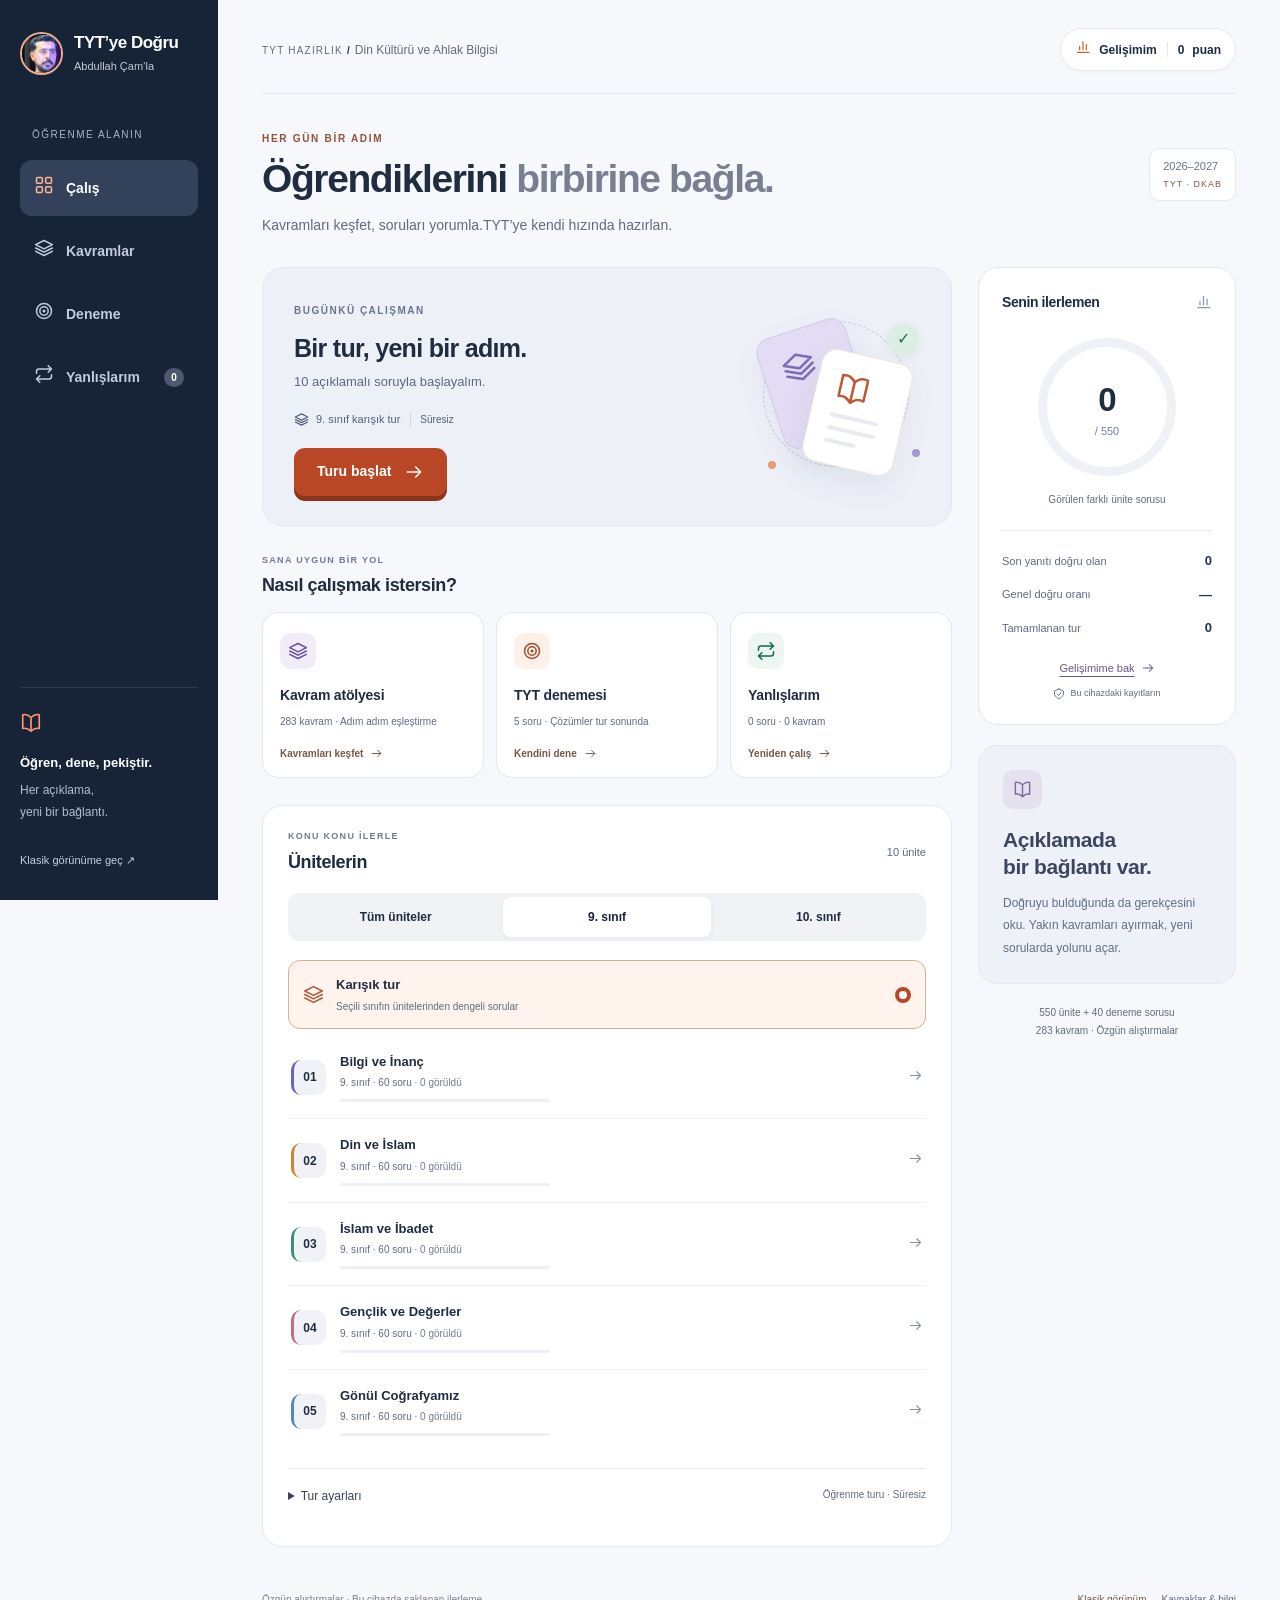
==== commit 110896f3: "Redesign TYT interface with Figma screens and reversible classic view" ====
--- a/index.html
+++ b/index.html
@@ -8,8 +8,21 @@
 @media(max-width:500px){.feature-grid{grid-template-columns:1fr}.feature-card{display:grid;grid-template-columns:38px 1fr;gap:2px 14px;padding:16px}.feature-icon{grid-row:1/4;margin:0}.feature-card p{margin:5px 0 8px}.feature-card>strong{font-size:16px}.feature-card p br{display:none}.concept-grid{grid-template-columns:1fr}.search-fields{display:grid;grid-template-columns:1fr}.search-fields .primary{margin-top:7px}.exam-facts{gap:18px}.exam-facts strong{font-size:19px}.match-columns{grid-template-columns:.7fr 1.3fr}.match-tile{padding:9px;min-height:128px}.exam-actions{gap:12px}.exam-setup .primary{width:100%}.question-card .result-actions{flex-wrap:wrap}.side-nav{grid-template-columns:repeat(5,1fr)!important}.nav-button{font-size:10px!important;gap:5px!important;padding:9px 3px!important}.nav-button svg{width:17px}.badge{font-size:10px;padding:1px 4px}}
 @media(min-width:691px) and (max-width:940px){.sidebar{display:block}.brand{margin-bottom:18px}.side-nav{justify-content:space-between}}
 @media(max-width:500px){.nav-button{flex:1;flex-direction:column;align-items:center;text-align:center;position:relative;min-height:57px;line-height:1.4}.badge{position:absolute;top:0;right:2px}}
+
+:root{--white:#ffffff;--lavender:#eef0f8;--navy:#172337;--ink:#202c40;--muted:#606c7e;--orange:#b94725;--paper:#f7f8fb;--line:#e3e7ef;--green:#166a51;--radius:20px;--space-2:8px;--space-3:12px;--space-4:16px;--space-6:24px;--space-8:32px;--purple:#6552a3;--purple-soft:#f0edf8;--orange-soft:#fdf0e9;--green-soft:#edf6f1}
+body{line-height:1.5}.skip-link{position:fixed;left:20px;top:-100px;z-index:200;background:var(--navy);color:white;padding:14px 22px;border-radius:12px}.skip-link:focus{top:12px}.app-shell{grid-template-columns:218px minmax(0,1fr)}.sidebar{padding:32px 20px;min-height:680px;background:var(--navy)}.brand{flex-direction:row;align-items:center;gap:11px}.brand-portrait{width:43px;height:43px;border:2px solid #f3ac8b;box-shadow:none}.brand-name{font-size:17px;font-weight:750;letter-spacing:-.5px;white-space:nowrap}.brand small{display:block!important;font-size:11px;color:#c3cad7;letter-spacing:0;margin-top:4px}.side-label{margin:52px 12px 18px;font-size:10px;letter-spacing:1.5px;color:#a9b5cb}.side-nav{gap:7px}.nav-button{padding:15px 14px;border-radius:12px;font-size:14px;gap:12px;min-height:50px;color:#c3ccde}.nav-button.active{background:#33415b;color:white}.nav-button.active svg{color:#ffb68f}.nav-button svg{width:20px;height:20px}.badge{font-size:10px;border-radius:12px;min-width:20px;text-align:center;background:#4b5870;color:white}.badge:empty{display:none}.side-foot strong{font-size:13px}.side-foot p{font-size:12px;color:#b5bed0;line-height:1.8}.classic-link{display:block;margin-top:28px;font-size:11px;color:#c6cfdf;text-decoration:none}.classic-link:hover{text-decoration:underline}.main{max-width:1510px;padding:28px 44px 20px}.topbar{padding-bottom:22px}.crumb{font-size:10px;letter-spacing:1.2px}.crumb>span:last-child{font-size:12px;letter-spacing:0;font-weight:500;color:var(--muted)}.top-chip{font-size:12px;padding:10px 14px;box-shadow:0 2px 5px #15233703;background:white;min-height:43px}.top-chip>svg{color:#65718a}.points-divider{display:block;height:15px;width:1px;background:var(--line);margin:0 2px}.home-heading{display:flex;justify-content:space-between;align-items:center;padding:37px 0 29px}.eyebrow{font-size:10px;font-weight:750;letter-spacing:1.7px;color:#92513a;margin-bottom:10px}.home-heading h1{font-size:39px;line-height:1.16;letter-spacing:-1.4px;font-weight:750}.home-heading h1 br{display:none}.home-heading h1 span{color:#777f90}.home-heading>div>p:last-child{font-size:14px;line-height:1.7;color:var(--muted);margin-top:13px}.home-heading>div>p:last-child br{display:none}.edition-pill{align-self:start;margin-top:17px;border:1px solid var(--line);border-radius:10px;padding:9px 13px;font-size:11px;color:#6a7486;background:white;white-space:nowrap}.edition-pill span{display:block;font-size:9px;letter-spacing:1px;margin-top:3px;color:#8b5541}.home-layout{display:grid;grid-template-columns:minmax(0,1fr) 258px;gap:26px;align-items:start}.home-content{min-width:0}.study-hero{display:flex;position:relative;overflow:hidden;min-height:251px;background:#eef0f8;border:1px solid #e3e7f0;border-radius:21px;padding:29px 31px;align-items:center;justify-content:space-between}.hero-copy{position:relative;z-index:1;min-width:0}.hero-kicker{font-size:10px;letter-spacing:1.5px;color:#69758e;font-weight:700}.hero-copy h2{font-size:25px;line-height:1.3;letter-spacing:-.7px;margin:11px 0 7px}.hero-copy>p{font-size:13px;color:#5b6880}.hero-selection{display:flex;align-items:center;gap:7px;font-size:11px;color:#4f5e77;margin:20px 0}.hero-selection>svg{width:15px;height:15px}.hero-mode{font-size:10px;border-left:1px solid #cfd6e2;padding-left:9px;margin-left:3px;white-space:nowrap}.primary{background:var(--orange);box-shadow:0 5px 0 #8c351d;border-radius:11px;min-height:48px;padding:13px 23px;font-size:14px;font-weight:700;transition:background .15s,transform .15s}.primary:hover{background:#a33c20}.primary:active{transform:translateY(2px);box-shadow:0 3px 0 #8c351d}.primary:disabled{box-shadow:none}.study-art{width:160px;height:170px;position:relative;flex-shrink:0;margin-left:15px}.art-orbit{position:absolute;width:146px;height:146px;border:1px dashed #c1c7dd;border-radius:50%;top:10px;left:3px;transform:rotate(-10deg)}.art-card{position:absolute;width:93px;height:115px;border-radius:15px;background:white;box-shadow:0 13px 28px #6574911a;padding:19px;display:flex;flex-direction:column;gap:9px}.art-card svg{width:34px;height:34px;color:#7c6bb6}.back-card{left:8px;top:15px;transform:rotate(-18deg);background:#e4dbf4;border:1px solid #d3c9e7}.front-card{left:51px;top:44px;transform:rotate(13deg);border:1px solid #f0e4dc}.front-card svg{color:#bb5b36}.front-card span{height:4px;background:#e9ebf3;border-radius:3px;width:49px}.front-card span:last-child{width:32px}.art-tick{position:absolute;right:1px;top:12px;width:32px;height:32px;border-radius:50%;background:#dcefe4;color:#1e7155;font-style:normal;text-align:center;line-height:32px;font-weight:bold;box-shadow:0 4px 10px #3b715811}.art-dot{position:absolute;width:8px;height:8px;border-radius:50%}.dot-a{background:#e89b79;left:8px;bottom:12px}.dot-b{background:#a69acb;right:0;bottom:24px}.section-header{display:flex;align-items:center;justify-content:space-between;gap:16px;margin:28px 0 15px}.section-header h2{font-size:18px;line-height:1.3;letter-spacing:-.4px;font-weight:700}.section-header .eyebrow{font-size:9px;margin-bottom:7px;color:#717c91;letter-spacing:1.3px}.study-modes{display:grid;grid-template-columns:repeat(3,minmax(0,1fr));gap:12px}.study-mode{padding:20px 17px 16px;border:1px solid var(--line);background:white;border-radius:16px;text-align:left;transition:border-color .15s,transform .15s;min-width:0}.study-mode:hover{border-color:#bca998;transform:translateY(-2px)}.feature-icon{width:36px;height:36px;margin-bottom:16px;border-radius:10px}.feature-icon svg{width:20px;height:20px}.purple{background:var(--purple-soft);color:var(--purple)}.orange{background:var(--orange-soft);color:#a24c2d}.green{background:var(--green-soft);color:var(--green)}.study-mode>strong{display:block;font-size:14px;font-weight:700;letter-spacing:-.2px}.study-mode>small{display:block;font-size:10px;line-height:1.7;color:var(--muted);margin:7px 0 16px}.mode-link{display:flex;align-items:center;gap:7px;font-size:10px;font-weight:650;color:#715b4e}.mode-link svg{width:13px;height:13px}.unit-panel{padding:24px 25px;margin-top:27px}.unit-panel>.section-header{margin:0 0 19px}.quiet-count{font-size:11px;color:var(--muted)}.grade-filters{display:grid;grid-template-columns:repeat(3,minmax(0,1fr));gap:4px;background:#f0f2f6;padding:4px;border-radius:11px;margin:0 0 19px}.filter{border-radius:8px;background:transparent;font-size:12px;font-weight:550;padding:10px 6px;min-height:40px}.filter.active{background:white;color:var(--navy);box-shadow:0 2px 6px #19283b0b}.mixed-row{display:flex;align-items:center;gap:12px;background:#faf8f6;border:1px solid #eee4df;border-radius:12px;padding:14px;width:100%;text-align:left;margin-bottom:7px}.mixed-row.selected{background:#fff4ed;border-color:#d9ae98}.mixed-row>svg{color:#a95b3b;width:21px;height:21px}.mixed-row strong{display:block;font-size:13px}.mixed-row small{display:block;font-size:10px;margin-top:4px;color:var(--muted)}.selection-dot{width:16px;height:16px}.selected .selection-dot{border-color:var(--orange);border-width:4px}.unit-row{border-bottom:1px solid #edf0f5}.unit-row:last-child{border-bottom:none}.unit-row.selected{background:#fbf9f7;border-radius:10px;border-bottom-color:transparent}.unit-select{background:transparent;padding:16px 3px;display:flex;align-items:center;gap:14px;width:100%;text-align:left;min-height:80px}.unit-row.selected .unit-select{padding-inline:10px}.unit-number{display:grid;place-items:center;width:35px;height:35px;flex-shrink:0;background:#f1f2f7;border-radius:10px;color:var(--unit-color);font-size:12px;font-weight:750}.unit-copy{flex:1;min-width:0}.unit-copy>strong{display:block;font-size:13px;font-weight:650;line-height:1.5}.unit-copy>small{display:block;font-size:10px;color:var(--muted);margin-top:4px}.unit-copy>small>span{color:#737c8d}.unit-track{display:block;background:#edf0f5;height:3px;width:100%;max-width:210px;border-radius:4px;overflow:hidden;margin-top:9px}.unit-track i{height:100%;display:block;border-radius:4px}.unit-trailing{font-size:10px;color:#795b47}.unit-trailing svg{width:15px;height:15px;color:#8a93a3}.unit-detail{display:flex;align-items:center;justify-content:space-between;gap:12px;padding:0 10px 10px 59px;font-size:11px;color:var(--muted)}.unit-detail .subtle-button{padding:8px 0;color:#954d30;font-size:11px;min-height:40px}.unit-detail .subtle-button svg{width:14px;height:14px}.tour-settings{border-top:1px solid var(--line);margin-top:16px;padding-top:18px}.tour-settings>summary{font-size:12px;cursor:pointer;color:#364357;min-height:35px}.tour-settings>summary>span{float:right;font-size:10px;color:var(--muted)}.tour-settings .mode-grid{margin-top:15px}.mode{border-radius:11px}.mode strong{font-size:12px}.mode small{font-size:10px}.mode.selected{border-color:#8978ba;background:#f7f4fc}.home-rail{display:grid;gap:20px}.overview-card{padding:23px}.overview-card>.section-header{margin:0}.overview-card h2{font-size:14px}.overview-card>.section-header svg{width:17px;color:#8b96a8}.coverage-ring{background:conic-gradient(var(--purple) var(--angle),#f0f1f6 0);width:138px;height:138px;border-radius:50%;padding:9px;margin:25px auto 16px}.coverage-ring>div{background:white;border-radius:50%;width:100%;height:100%;display:flex;align-items:center;justify-content:center;flex-direction:column}.coverage-ring strong{font-size:33px;letter-spacing:-1px;font-weight:750}.coverage-ring span{font-size:11px;color:#738098;margin-top:-2px}.coverage-label{text-align:center;font-size:10px;color:var(--muted);margin-bottom:23px}.overview-stats{border-top:1px solid var(--line);padding-top:13px}.overview-stats>div{display:flex;justify-content:space-between;gap:10px;align-items:center;padding:7px 0;font-size:11px;color:var(--muted)}.overview-stats strong{font-size:13px;color:#28364b}.overview-card>.text-button{width:100%;display:flex;justify-content:center;align-items:center;gap:6px;color:#6a548d;font-size:11px;padding:15px 0 11px}.overview-card>.text-button svg{width:14px;height:14px}.local-note{display:flex;justify-content:center;align-items:center;gap:5px;font-size:9px;color:var(--muted)}.local-note svg{width:12px;height:12px}.study-note{background:#eef1f8;border:1px solid #e2e7f1;border-radius:19px;padding:24px}.note-icon{display:inline-flex;color:#7b6b9e;background:#e6e1ef;padding:10px;border-radius:10px}.note-icon svg{width:19px;height:19px}.study-note h3{font-size:21px;line-height:1.3;letter-spacing:-.4px;margin:17px 0 12px;color:#3c4660}.study-note p{font-size:12px;line-height:1.85;color:#626e83}.bank-note{font-size:10px;line-height:1.8;text-align:center;color:var(--muted)}.footer{font-size:10px;gap:15px;margin-top:27px}.footer a{margin-left:auto;color:#725949;text-decoration:none}.footer .text-button{font-size:10px}.intro{padding:33px 0 26px}.intro h1{font-size:31px}.intro p{font-size:14px}.concept-card h2{font-size:19px}.category-label{color:#64527f}.question-card{border-radius:20px;padding:34px 38px}.question-card h1{font-size:21px;line-height:1.75;font-weight:550;letter-spacing:-.15px;max-width:67ch;margin-top:12px}.question-kind{color:#715d83;font-size:10px}.question-number{font-size:11px;letter-spacing:1px;color:#6c778b;margin-top:16px}.answers{gap:11px;margin-top:26px}.answer{font-size:15px;line-height:1.7;border-radius:12px;border-color:#dce2eb;min-height:58px;padding:15px 17px;transition:border-color .15s,background .15s}.answer:not(:disabled):hover{border-color:#8a78b0;background:#f9f7fc}.answer-letter{background:#f1f3f7;color:#536077;border:1px solid #e1e6ef;border-radius:9px;min-width:31px;height:31px;font-size:12px}.answer.correct,.answer.correct:disabled{border:1.5px solid #328369;background:#f0f8f4;color:#205941;opacity:1}.answer.incorrect,.answer.incorrect:disabled{border:1.5px solid #b56845;background:#fff7f1;color:#7d3e28;opacity:1}.answer:disabled{opacity:.7}.answer-mark{margin-left:auto;font-size:11px;white-space:nowrap}.feedback{background:#f1f8f4;border:1px solid #d5e8dd;padding:19px;border-radius:12px;margin-top:20px}.feedback.wrong{background:#fff7f0;border-color:#edd9c8}.feedback strong{font-size:14px}.feedback p{font-size:14px;line-height:1.8;margin-top:8px;color:#405946}.feedback.wrong p{color:#6a5141}.feedback a{font-size:11px;line-height:1.8}.question-footer{margin-top:24px;padding-top:20px;border-top:1px solid var(--line)}.pill{font-size:11px}.exam-numbers button{width:44px;height:44px}.answer.exam-selected{border-color:#73619c;background:#f4f0fa}.focus-mode .app-shell{display:block}.focus-mode .sidebar,.focus-mode .topbar,.focus-mode .footer{display:none}.focus-mode .main{max-width:880px;padding-top:20px}.focus-mode .game-wrap{margin-top:0}.focus-mode .game-status{margin-bottom:18px}.match-focus{max-width:740px;margin-inline:auto}.match-step{padding:28px 32px}.match-step h1{font-size:24px;line-height:1.5;letter-spacing:-.4px;margin:15px 0 22px}.match-step .track{margin-top:18px}.definition-card{display:flex;gap:14px;background:#f1eef8;border:1px solid #e6dff0;border-radius:16px;padding:23px;color:#443659;margin-bottom:22px}.definition-card>span{color:#8773a7;margin-top:2px}.definition-card p{font-size:18px;line-height:1.8}.match-options{display:grid;grid-template-columns:1fr 1fr;gap:12px}.match-option{display:flex;align-items:center;gap:11px;min-height:68px;padding:15px;border:1.5px solid var(--line);border-radius:13px;background:white;text-align:left}.match-option>span{font-size:11px;color:#7c8497}.match-option>strong{font-size:15px;font-weight:600;flex:1}.match-option>b{font-size:10px;font-weight:600}.match-option.correct{background:#eef8f2;border-color:#448a6a;color:#215c40;opacity:1}.match-option.incorrect{background:#fff4ee;border-color:#c39177;color:#824a2d}.match-option:disabled{opacity:.65}.match-step-feedback{margin-top:21px;line-height:1.8;font-size:13px;color:var(--muted)}.match-step-feedback strong{color:#3c4b62;font-size:14px}.match-step-feedback p{margin-top:5px}.match-done{text-align:center;padding:33px 0}.done-icon{display:inline-flex;background:#e3f1e8;color:#27774f;padding:17px;border-radius:50%;margin-bottom:20px}.match-done h1{margin:12px 0}.match-done>p{font-size:14px;color:var(--muted);line-height:1.8;max-width:460px;margin:12px auto}.match-done .result-actions{justify-content:center}.result-header h1{letter-spacing:-1px}.review-item summary{font-size:14px;line-height:1.7}.review-item p{font-size:14px;line-height:1.8}
+@media(max-width:1190px){.main{padding-inline:30px}.home-layout{grid-template-columns:minmax(0,1fr) 225px;gap:21px}.study-hero{padding:25px}.study-art{width:125px;transform:scale(.82);transform-origin:right center;margin-left:0}.hero-copy h2{font-size:23px}.home-heading h1{font-size:34px}.hero-selection{flex-wrap:wrap;max-width:310px}.study-mode{padding:17px 13px}.study-mode>strong{font-size:13px}.overview-card{padding:20px}.unit-panel{padding:22px}}
+@media(max-width:1020px){.app-shell{grid-template-columns:184px minmax(0,1fr)}.sidebar{padding-inline:16px}.brand-name{font-size:15px}.brand-portrait{width:36px;height:36px}.brand small{font-size:10px}.nav-button{font-size:13px;gap:10px}.home-layout{grid-template-columns:minmax(0,1fr)}.home-rail{grid-template-columns:1fr 1fr;align-items:start}.overview-card{grid-column:auto}.coverage-ring{width:112px;height:112px;margin:19px auto 12px}.coverage-ring strong{font-size:26px}.study-art{transform:scale(.9)}.bank-note{grid-column:1/-1}.overview-card .section-header{margin-bottom:10px}.home-heading h1 br{display:block}.study-hero{min-height:245px}}
+@media(max-width:760px){.app-shell{display:block}.sidebar{position:static;display:block;height:auto;min-height:0;background:transparent;color:var(--ink);padding:20px 20px 0}.brand{margin:0;gap:10px}.brand-portrait{width:39px;height:39px;border-color:#e9bca6}.brand-name{font-size:17px}.brand small{color:#737e8f;font-size:10px}.side-label,.side-foot{display:none}.side-nav{position:fixed;z-index:50;left:0;bottom:0;width:100%;display:grid!important;grid-template-columns:repeat(4,minmax(0,1fr))!important;gap:0;background:#ffffffed;backdrop-filter:blur(16px);border-top:1px solid #e1e5ee;padding:8px 10px calc(8px + env(safe-area-inset-bottom));box-shadow:0 -4px 18px #25334b05}.nav-button,.nav-button.active{display:flex;flex-direction:column;justify-content:center;align-items:center;position:relative;min-height:54px;padding:6px 3px!important;font-size:10px!important;line-height:1.4;background:transparent;color:#657184;border-radius:10px;gap:4px!important;text-align:center}.nav-button.active{color:#934325;background:#fff2e9}.nav-button.active svg{color:#9b4626}.nav-button svg{width:21px;height:21px}.badge{position:absolute;top:0;right:17%;margin:0;font-size:9px;padding:1px 5px;min-width:17px;background:#a24d30;color:white}.main{padding:12px 20px calc(100px + env(safe-area-inset-bottom))}.topbar{border:none;padding:0;position:absolute;right:20px;top:24px}.crumb{display:none}.top-chip{min-height:35px;padding:8px 10px;font-size:10px;background:white}.top-chip>span:last-child,.points-divider,#total-points{display:none}.top-chip svg{width:14px;height:14px}.home-heading{padding:30px 0 23px;align-items:start}.home-heading h1{font-size:34px;letter-spacing:-1.1px;line-height:1.15}.home-heading h1 br{display:block}.home-heading>div>p:last-child{font-size:12px;line-height:1.8;margin-top:12px}.home-heading>div>p:last-child br{display:block}.edition-pill{display:none}.eyebrow{font-size:9px;margin-bottom:10px}.home-layout{display:flex;flex-direction:column;gap:23px}.home-content{width:100%}.study-hero{padding:23px;min-height:240px;border-radius:18px}.hero-copy h2{font-size:23px;margin-top:9px}.hero-kicker{font-size:9px}.hero-copy>p{font-size:12px}.hero-selection{font-size:10px;gap:6px;margin:18px 0 19px;max-width:215px}.hero-mode{font-size:9px;padding-left:7px;margin-left:0}.study-art{position:absolute;width:125px;right:-2px;top:39px;transform:scale(.72);transform-origin:right center;opacity:.8}.hero-copy{max-width:260px}.hero-copy .primary{padding:12px 22px;min-height:45px;font-size:13px}.section-header{margin-top:26px;margin-bottom:14px}.section-header h2{font-size:17px}.section-header .eyebrow{font-size:8px}.study-modes{gap:9px}.study-mode{padding:15px 11px 13px;border-radius:13px}.study-mode .feature-icon{width:32px;height:32px;margin-bottom:13px;border-radius:9px}.study-mode .feature-icon svg{width:19px;height:19px}.study-mode>strong{font-size:12px;line-height:1.4}.study-mode>small{font-size:9px;line-height:1.7;margin:7px 0 13px;min-height:31px}.mode-link{font-size:9px;gap:4px;line-height:1.5}.mode-link svg{display:none}.unit-panel{padding:20px 16px;margin-top:25px;border-radius:17px}.unit-select{padding-block:15px;gap:11px}.unit-number{width:32px;height:34px;font-size:11px}.unit-copy>strong{font-size:12px}.unit-copy>small{font-size:9px}.unit-trailing{font-size:9px}.unit-track{max-width:190px}.unit-detail{padding-left:10px;align-items:start;flex-direction:column;gap:5px}.unit-detail .subtle-button{min-height:34px}.tour-settings>summary{font-size:11px}.tour-settings>summary>span{font-size:9px}.tour-settings .mode-grid{grid-template-columns:1fr}.mixed-row{padding:13px 10px;gap:9px}.mixed-row strong{font-size:12px}.mixed-row small{font-size:9px}.home-rail{width:100%;display:grid;grid-template-columns:1fr 1fr;gap:13px}.overview-card{padding:17px;min-width:0}.overview-card h2{font-size:12px}.overview-card>.section-header svg{width:15px}.coverage-label{font-size:9px;line-height:1.6;margin-bottom:17px}.overview-stats>div{font-size:9px;gap:5px}.overview-stats strong{font-size:11px}.overview-card>.text-button{font-size:10px}.local-note{font-size:8px}.study-note{padding:18px;border-radius:17px}.study-note h3{font-size:19px}.study-note p{font-size:11px}.note-icon{padding:9px}.bank-note{font-size:9px}.footer{flex-wrap:wrap;gap:10px;font-size:9px;margin-top:23px}.footer a{font-size:10px}.footer .text-button{font-size:10px}.intro{padding:28px 0 22px}.intro h1{font-size:28px;line-height:1.25}.intro p{font-size:12px}.focus-mode .main{padding:16px 16px 25px;max-width:760px}.focus-mode .sidebar{display:none}.game-status .subtle-button{font-size:11px}.game-chips{gap:6px}.pill{font-size:10px;padding:7px 9px}.question-card{padding:23px 19px;border-radius:17px}.question-card h1{font-size:18px;line-height:1.75;margin-top:15px;font-weight:550}.answers{margin-top:24px;gap:10px}.answer{font-size:14px;padding:14px 12px;gap:10px;min-height:59px}.answer-letter{min-width:28px;width:28px;height:30px;font-size:11px}.answer-mark{font-size:9px}.question-footer{position:sticky;bottom:0;z-index:5;background:white;margin:18px -19px -23px;padding:13px 19px calc(13px + env(safe-area-inset-bottom));border-radius:0 0 17px 17px}.question-footer .primary{width:100%;min-height:45px;font-size:13px}.feedback{padding:16px}.feedback strong{font-size:13px}.feedback p{font-size:13px;line-height:1.85}.feedback a{font-size:10px}.q-top{gap:9px;font-size:10px}.topic-tag{font-size:10px}.exam-numbers{gap:9px}.exam-numbers button{width:43px;height:43px}.exam-actions{font-size:11px}.question-card .result-actions{margin-top:20px}.result-actions .primary,.result-actions .secondary{font-size:13px;min-height:46px}.match-step{padding:22px 19px;border-radius:17px}.match-step h1{font-size:21px;line-height:1.45}.definition-card{padding:18px;gap:12px;border-radius:13px;margin-bottom:18px}.definition-card p{font-size:17px;line-height:1.8}.definition-card svg{width:18px}.match-options{grid-template-columns:1fr;gap:10px}.match-option{min-height:56px;padding:14px 16px}.match-option>strong{font-size:14px}.match-option>b{font-size:10px}.match-step-feedback{font-size:12px}.match-step .question-footer{margin-bottom:-22px}.match-done{padding-block:23px}.match-done h1{font-size:25px}.match-done>p{font-size:13px}.result h1{font-size:29px}.review-item summary{font-size:13px}.review-item p{font-size:13px}}
+@media(max-width:370px){.main{padding-inline:15px}.sidebar{padding-inline:15px}.topbar{right:15px}.home-heading h1{font-size:31px}.study-hero{padding:21px}.study-art{opacity:.45;right:-10px}.study-mode{padding-inline:9px}.study-mode>strong{font-size:11px}.hero-selection{max-width:210px}.home-rail{grid-template-columns:1fr}.study-note h3 br{display:none}.unit-copy>small>span{display:none}}
+@media(prefers-reduced-motion:reduce){.study-mode,.primary,.answer{transition:none;transform:none!important}}
+
+@media(max-width:760px){.study-mode>small{font-size:10px}.mode-link{font-size:10px}.unit-copy>strong{font-size:13px}.nav-button{font-size:11px!important}}
+
+.study-mode{display:flex;flex-direction:column;align-items:flex-start;justify-content:flex-start}.study-mode>strong{min-height:20px}.study-mode>small{flex:1}.unit-number{color:var(--ink);border-left:3px solid var(--unit-color)}
+@media(max-width:760px){.study-mode>strong{min-height:34px}.study-mode>small{min-height:48px}}
 </style></head>
-<body><div class="app-shell"><aside class="sidebar"><button class="brand" data-action="home" aria-label="Abdullah Çam’la TYT’ye Doğru ana sayfa"><img class="brand-portrait" src="assets/abdullah-cam.png" alt="Abdullah Çam" width="64" height="64"><span class="brand-copy"><span class="brand-name">Abdullah Çam’la<span>TYT’ye Doğru</span></span><small>DKAB HAZIRLIK OYUNU</small></span></button><div class="side-label">ÇALIŞMA ALANIN</div><nav class="side-nav" aria-label="Ana menü"><button class="nav-button active" data-action="home" data-nav="home"><span data-icon="grid"></span>Oyun alanı</button><button class="nav-button" data-action="concepts" data-nav="concepts"><span data-icon="book"></span>Kavram atölyesi</button><button class="nav-button" data-action="exam" data-nav="exam"><span data-icon="target"></span>TYT denemesi</button><button class="nav-button" data-action="mistakes" data-nav="mistakes"><span data-icon="repeat"></span>Yanlışlarım <span class="badge" id="mistake-count">0</span></button><button class="nav-button" data-action="progress" data-nav="progress"><span data-icon="chart"></span>Gelişimim</button></nav><div class="side-foot"><span data-icon="book"></span><strong>Her soruda bir adım.</strong><p>Yanıtla, açıklamasını oku,<br>öğrendiklerini pekiştir.</p></div></aside><main class="main" id="main"><header class="topbar"><div class="crumb">TYT Hazırlık <span aria-hidden="true"> / </span> <span>9–10. Sınıf DKAB</span></div><div class="top-chip"><span data-icon="spark"></span><span id="total-points">0</span> puan</div></header><div id="storage-notice" class="notice hidden" role="status">Tarayıcı kayıt izni vermedi. Oyunu oynayabilirsin; gelişimin bu oturumun sonunda kaybolabilir.</div><div id="view"></div><footer class="footer"><span>Özgün alıştırma soruları · ÖSYM sorusu değildir.</span><button class="text-button" data-action="sources">Kaynaklar & bilgi</button></footer></main></div><dialog id="info-dialog" aria-labelledby="dialog-title"><div id="dialog-content"></div></dialog><noscript><p>Oyunu açmak için tarayıcında JavaScript’i etkinleştir.</p></noscript><script>const TOPICS=[
+<body><a href="#view" class="skip-link">İçeriğe geç</a><div class="app-shell"><aside class="sidebar"><button class="brand" data-action="home" aria-label="Abdullah Çam’la TYT’ye Doğru ana sayfa"><img class="brand-portrait" src="assets/abdullah-cam.png" alt="" width="48" height="48"><span class="brand-copy"><span class="brand-name">TYT’ye Doğru</span><small>Abdullah Çam’la</small></span></button><div class="side-label">ÖĞRENME ALANIN</div><nav class="side-nav" aria-label="Ana menü"><button class="nav-button active" data-action="home" data-nav="home"><span data-icon="grid"></span><span>Çalış</span></button><button class="nav-button" data-action="concepts" data-nav="concepts"><span data-icon="layers"></span><span>Kavramlar</span></button><button class="nav-button" data-action="exam" data-nav="exam"><span data-icon="target"></span><span>Deneme</span></button><button class="nav-button" data-action="mistakes" data-nav="mistakes"><span data-icon="repeat"></span><span>Yanlışlarım</span><span class="badge" id="mistake-count">0</span></button></nav><div class="side-foot"><span data-icon="book"></span><strong>Öğren, dene, pekiştir.</strong><p>Her açıklama,<br>yeni bir bağlantı.</p><a class="classic-link" href="classic.html">Klasik görünüme geç ↗</a></div></aside><main class="main" id="main"><header class="topbar"><div class="crumb">TYT HAZIRLIK <span aria-hidden="true"> / </span><span>Din Kültürü ve Ahlak Bilgisi</span></div><button class="top-chip" data-action="progress" aria-label="Gelişimimi görüntüle"><span data-icon="chart"></span><span>Gelişimim</span><span class="points-divider" aria-hidden="true"></span><span id="total-points">0</span><span>puan</span></button></header><div id="storage-notice" class="notice hidden" role="status">Tarayıcı kayıt izni vermedi. Oyunu oynayabilirsin; gelişimin bu oturumun sonunda kaybolabilir.</div><div id="view" tabindex="-1"></div><footer class="footer"><span>Özgün alıştırmalar · Bu cihazda saklanan ilerleme.</span><a href="classic.html">Klasik görünüm</a><button class="text-button" data-action="sources">Kaynaklar & bilgi</button></footer></main></div><dialog id="info-dialog" aria-labelledby="dialog-title"><div id="dialog-content"></div></dialog><noscript><p>Oyunu açmak için tarayıcında JavaScript’i etkinleştir.</p></noscript><script>const TOPICS=[
   {
     "id": "bilgi",
     "title": "Bilgi ve İnanç",
@@ -12803,14 +12816,14 @@
 const fresh=()=>({points:0,answered:0,correct:0,rounds:0,bestStreak:0,mastered:[],mistakes:[],seen:[],topics:{},conceptMistakes:[],conceptMastered:[],examHistory:[],examSeen:[],matchRounds:0});
 let storageWorks=true;
 function readProgress(){try{const raw=JSON.parse(localStorage.getItem(KEY));if(!raw||typeof raw!=='object')return fresh();const out=fresh();for(const k of ['points','answered','correct','rounds','bestStreak'])out[k]=Number.isFinite(raw[k])&&raw[k]>=0?Math.floor(raw[k]):0;for(const k of ['mastered','mistakes','seen'])out[k]=[...new Set(Array.isArray(raw[k])?raw[k].filter(id=>QUESTIONS.some(q=>q.id===id)):[])];for(const t of TOPICS){const v=raw.topics?.[t.id];if(v&&Number.isFinite(v.total)&&Number.isFinite(v.correct)&&v.total>=v.correct&&v.correct>=0)out.topics[t.id]={total:v.total,correct:v.correct};}for(const k of ['conceptMistakes','conceptMastered'])out[k]=[...new Set(Array.isArray(raw[k])?raw[k].filter(id=>GLOSSARY.some(c=>c.id===id)):[])];out.examSeen=[...new Set(Array.isArray(raw.examSeen)?raw.examSeen.filter(id=>EXAMS.some(q=>q.id===id)):[])];out.examHistory=Array.isArray(raw.examHistory)?raw.examHistory.filter(h=>h&&Number.isFinite(h.correct)&&Number.isFinite(h.wrong)&&Number.isFinite(h.blank)&&h.correct>=0&&h.wrong>=0&&h.blank>=0&&h.correct+h.wrong+h.blank===5&&Number.isFinite(h.date)).slice(-20):[];out.matchRounds=Number.isFinite(raw.matchRounds)&&raw.matchRounds>=0?Math.floor(raw.matchRounds):0;return out;}catch{return fresh();}}
-let progress=readProgress();let selectedGrade='all';let selectedTopic='all',selectedMode='learn',page='home',game=null,timer=null,pendingNav=null;
+let progress=readProgress();let selectedGrade='9';let selectedTopic='all',selectedMode='learn',page='home',game=null,timer=null,pendingNav=null;
 function save(){try{localStorage.setItem(KEY,JSON.stringify(progress));}catch{storageWorks=false;$('storage-notice').classList.remove('hidden');}updateHeader();}
 try{localStorage.setItem(KEY,JSON.stringify(progress));}catch{storageWorks=false;$('storage-notice').classList.remove('hidden');}
 function updateHeader(){$('total-points').textContent=progress.points.toLocaleString('tr-TR');$('mistake-count').textContent=progress.mistakes.length+progress.conceptMistakes.length;document.querySelectorAll('[data-nav]').forEach(b=>{const active=b.dataset.nav===page;b.classList.toggle('active',active);if(active)b.setAttribute('aria-current','page');else b.removeAttribute('aria-current');});}
 function shuffle(array){const out=[...array];for(let i=out.length-1;i>0;i--){const j=Math.floor(Math.random()*(i+1));[out[i],out[j]]=[out[j],out[i]];}return out;}
 const topicBy=id=>TOPICS.find(t=>t.id===id);
 function introduction(title,description,eyebrow='SIRA SENDE',right='TYT / DKAB'){return `<section class="intro"><div><div class="eyebrow">${eyebrow}</div><h1 tabindex="-1">${title}</h1><p>${description}</p></div><span class="edition">${right}</span></section>`;}
-function setView(html,focus=false){$('view').innerHTML=html;updateHeader();if(focus){$('view').querySelector('h1,h2')?.focus({preventScroll:true});window.scrollTo({top:0,behavior:'instant'});}}
+function setView(html,focus=false){document.body.classList.toggle('focus-mode',Boolean((game&&!game.finished)||(typeof matching!=='undefined'&&matching&&!matching.finished)));$('view').innerHTML=html;updateHeader();if(focus){$('view').querySelector('h1,h2')?.focus({preventScroll:true});window.scrollTo({top:0,behavior:'instant'});}}
 function goHome(){stopTimer();game=null;matching=null;page='home';renderHome();}
 function renderHome(){const mastered=progress.mastered.filter(id=>PRACTICE.some(q=>q.id===id)).length;setView(`${introduction('TYT’ye doğru, birlikte.',`9–10. sınıf · ${PRACTICE.length} ünite + ${EXAMS.length} deneme sorusu · ${GLOSSARY.length} kavram`,'ABDULLAH ÇAM’LA','2026–2027 / TYT')}${featureCards()}<div class="workspace"><section class="panel setup"><div class="section-title"><span class="step">01</span><h2>Bugün hangi ünitedeyiz?</h2><small>${PRACTICE.length} özgün soru</small></div>${gradeFilters()}<button class="all-topic ${selectedTopic==='all'?'selected':''}" data-action="topic" data-topic="all" aria-pressed="${selectedTopic==='all'}"><span class="topic-symbol">${icon('layers')}</span><span><strong>Karışık tur</strong><small>Seçili sınıfın ünitelerinden dengeli 10 soru</small></span><span class="selection-dot" aria-hidden="true"></span></button><div class="topic-grid">${availableTopics().map(t=>`<button class="topic ${selectedTopic===t.id?'selected':''}" data-action="topic" data-topic="${t.id}" aria-pressed="${selectedTopic===t.id}"><span class="topic-symbol" style="background:${t.color}15;color:${t.color}">${icon(t.icon)}</span><span><strong>${t.title}</strong><small>${t.sub}</small><span class="unit-meta">${t.grade}. SINIF · ${t.unit}. ÜNİTE <b>${t.count} SORU</b></span></span><span class="selection-dot" aria-hidden="true"></span></button>`).join('')}</div><div class="mode-section"><div class="section-title"><span class="step">02</span><h2>Nasıl oynamak istersin?</h2></div><div class="mode-grid"><button class="mode ${selectedMode==='learn'?'selected':''}" data-action="mode" data-mode="learn" aria-pressed="${selectedMode==='learn'}">${icon('book')}<span><strong>Öğrenme turu</strong><small>Süresiz · Rahatça düşün</small></span></button><button class="mode ${selectedMode==='sprint'?'selected':''}" data-action="mode" data-mode="sprint" aria-pressed="${selectedMode==='sprint'}">${icon('spark')}<span><strong>Hızlı tur</strong><small>Her soru için 30 saniye</small></span></button></div></div><div class="start-row"><p class="start-meta"><strong>10 soru</strong> · 5 seçenek<br>Her yanıttan sonra açıklama<br>Önce çözmediğin sorular</p><button class="primary" data-action="start">Oyuna başla ${icon('arrow')}</button></div></section><aside class="rail"><section class="panel progress-panel"><div class="rail-heading">Senin rotan ${icon('chart')}</div><div class="progress-ring" style="--angle:${mastered/PRACTICE.length*360}deg"><div class="ring-center"><strong>${mastered}<span style="font-size:15px;color:#8a91a1;font-weight:450">/${PRACTICE.length}</span></strong><small>pekişen soru</small></div></div><p class="rail-caption">Son denemende doğru yanıtladığın<br>farklı sorular</p><div class="stat-grid"><div><strong>${progress.rounds}</strong><small>Tamamlanan tur</small></div><div><strong>${progress.answered?Math.round(progress.correct/progress.answered*100)+'%':'—'}</strong><small>Doğru oranı</small></div></div></section><section class="challenge"><div class="challenge-label">${icon('target')} KÜÇÜK BİR HEDEF</div><h3>5 doğruyu<br>art arda bul.</h3><p>Her doğru 100 puan.<br>3. doğrudan itibaren<br>+20 seri puanı kazan.</p><div class="challenge-bar" aria-hidden="true">${Array.from({length:5},(_,i)=>`<i class="${progress.bestStreak>i?'done':''}"></i>`).join('')}</div><small>En iyi serin: ${progress.bestStreak} doğru</small></section><p class="hint">${icon('shield')}<span>Hesap açmana gerek yok. Gelişimin yalnızca bu tarayıcıda saklanır.</span></p></aside></div>`);}
 function unseenFirst(pool){return [...shuffle(pool.filter(q=>!progress.seen.includes(q.id))),...shuffle(pool.filter(q=>progress.seen.includes(q.id)))];}
@@ -12821,7 +12834,7 @@
 function questionSource(q){return q.examDomain?'https://ogmmateryal.eba.gov.tr/yks-konu-anlatim?d=0&k=0&kod=DIN&s=0&u=0':topicBy(q.topic).source;}
 function renderQuestion(){if(!game)return;stopTimer();game.answered=false;game.remaining=30;game.deadline=Date.now()+30000;const q=currentQuestion(),t=topicBy(q.topic);setView(`<div class="game-wrap animate-in"><div class="game-status"><button class="subtle-button" data-action="home">${icon('back')} Turdan çık</button><div class="game-chips"><span class="pill orange">${icon('spark')} <span id="round-points">${game.points}</span> puan</span><span class="pill" id="streak-chip">${icon('target')} <span id="round-streak">${game.streak}</span> seri</span>${game.mode==='sprint'?`<span class="pill" id="timer-chip">${icon('clock')} <span id="timer-value">30</span> sn</span>`:'<span class="pill">Süresiz</span>'}</div></div><section class="panel question-card"><div class="q-top"><span class="topic-tag">${t.title}</span><span>${game.mode==='review'?'Yanlışları pekiştir':game.mode==='sprint'?'Hızlı tur':'Öğrenme turu'}</span></div><div class="track" role="progressbar" aria-label="Tur ilerlemesi" aria-valuemin="0" aria-valuemax="${game.questions.length}" aria-valuenow="${game.index}"><div class="track-fill" style="width:${game.index/game.questions.length*100}%"></div></div><div class="question-kind">${q.kind}</div><div class="question-number">SORU ${String(game.index+1).padStart(2,'0')} <span style="color:#b8bdc8">/ ${String(game.questions.length).padStart(2,'0')}</span></div><h1 tabindex="-1">${esc(q.text)}</h1><div class="answers" role="group" aria-label="Cevap seçenekleri">${q.choices.map((choice,i)=>`<button class="answer" data-action="answer" data-index="${i}"><span class="answer-letter">${'ABCDE'[i]}</span><span>${esc(choice.text)}</span></button>`).join('')}</div><div id="feedback" aria-live="polite"></div><div class="question-footer"><p class="keyboard"><kbd>1</kbd>–<kbd>5</kbd> veya <kbd>A</kbd>–<kbd>E</kbd> ile yanıtla.<br>Açıklamadan sonra <kbd>Enter</kbd> ile ilerle.</p><button class="primary" id="next-button" data-action="next" disabled>${game.index+1===game.questions.length?'Sonucu gör':'Sonraki soru'} ${icon('arrow')}</button></div></section></div>`,true);if(game.mode==='sprint')timer=setInterval(tick,200);}
 function tick(){if(!game||game.mode!=='sprint'||game.answered||game.paused)return;const remaining=Math.max(0,Math.ceil((game.deadline-Date.now())/1000));game.remaining=remaining;if($('timer-value'))$('timer-value').textContent=remaining;$('timer-chip')?.classList.toggle('timer-low',remaining<=8);if(remaining===0)answer(-1);}
-function answer(index){if(!game||game.answered||game.finished||game.paused)return;if(!Number.isInteger(index)||index< -1||index>4)return;if(game.mode==='sprint'&&Date.now()>=game.deadline)index=-1;stopTimer();game.answered=true;const q=currentQuestion();const correct=index>=0&&q.choices[index].correct;game.streak=correct?game.streak+1:0;game.best=Math.max(game.best,game.streak);const points=correct?100+(game.streak>=3?20:0):0;game.points+=points;game.answers.push({q,selected:index,correct,points});if(!progress.seen.includes(q.id))progress.seen.push(q.id);progress.answered++;progress.correct+=correct?1:0;progress.points+=points;progress.bestStreak=Math.max(progress.bestStreak,game.streak);const stats=progress.topics[q.topic]||{correct:0,total:0};stats.total++;stats.correct+=correct?1:0;progress.topics[q.topic]=stats;if(correct){progress.mistakes=progress.mistakes.filter(id=>id!==q.id);if(!progress.mastered.includes(q.id))progress.mastered.push(q.id);}else{if(!progress.mistakes.includes(q.id))progress.mistakes.push(q.id);progress.mastered=progress.mastered.filter(id=>id!==q.id);}save();document.querySelectorAll('.answer').forEach((el,i)=>{el.disabled=true;if(q.choices[i].correct){el.classList.add('correct');el.insertAdjacentHTML('beforeend','<span class="answer-mark">✓ Doğru</span>');}else if(i===index){el.classList.add('incorrect');el.insertAdjacentHTML('beforeend','<span class="answer-mark">✕</span>');}});$('round-points').textContent=game.points;$('round-streak').textContent=game.streak;if(index===-1&&$('timer-value'))$('timer-value').textContent='0';$('feedback').innerHTML=`<div class="feedback ${correct?'':'wrong'}"><strong>${correct?`Doğru cevap! +${points} puan${game.streak>=3?' · Seri bonusu':''}`:index===-1?'Süre doldu. Bu soruyu birlikte pekiştirelim.':'Bu soru tekrar listene eklendi.'}</strong><p>${esc(q.explanation)}</p><a href="${questionSource(q)}" target="_blank" rel="noopener noreferrer">Konunun MEB kaynağını incele ↗</a></div>`;$('next-button').disabled=false;}
+function answer(index){if(!game||game.answered||game.finished||game.paused)return;if(!Number.isInteger(index)||index< -1||index>4)return;if(game.mode==='sprint'&&Date.now()>=game.deadline)index=-1;stopTimer();game.answered=true;const q=currentQuestion();const correct=index>=0&&q.choices[index].correct;game.streak=correct?game.streak+1:0;game.best=Math.max(game.best,game.streak);const points=correct?100+(game.streak>=3?20:0):0;game.points+=points;game.answers.push({q,selected:index,correct,points});if(!progress.seen.includes(q.id))progress.seen.push(q.id);progress.answered++;progress.correct+=correct?1:0;progress.points+=points;progress.bestStreak=Math.max(progress.bestStreak,game.streak);const stats=progress.topics[q.topic]||{correct:0,total:0};stats.total++;stats.correct+=correct?1:0;progress.topics[q.topic]=stats;if(correct){progress.mistakes=progress.mistakes.filter(id=>id!==q.id);if(!progress.mastered.includes(q.id))progress.mastered.push(q.id);}else{if(!progress.mistakes.includes(q.id))progress.mistakes.push(q.id);progress.mastered=progress.mastered.filter(id=>id!==q.id);}save();document.querySelectorAll('.answer').forEach((el,i)=>{el.disabled=true;if(q.choices[i].correct){el.classList.add('correct');el.insertAdjacentHTML('beforeend','<span class="answer-mark">✓ Doğru</span>');}else if(i===index){el.classList.add('incorrect');el.insertAdjacentHTML('beforeend','<span class="answer-mark">✕ Yanıtın</span>');}});$('round-points').textContent=game.points;$('round-streak').textContent=game.streak;if(index===-1&&$('timer-value'))$('timer-value').textContent='0';$('feedback').innerHTML=`<div class="feedback ${correct?'':'wrong'}"><strong>${correct?`Doğru cevap! +${points} puan${game.streak>=3?' · Seri bonusu':''}`:index===-1?'Süre doldu. Bu soruyu birlikte pekiştirelim.':'Tekrar bakalım. Bu soruyu daha sonra yeniden çalışabilirsin.'}</strong><p>${esc(q.explanation)}</p><a href="${questionSource(q)}" target="_blank" rel="noopener noreferrer">Konunun MEB kaynağını incele ↗</a></div>`;$('next-button').disabled=false;}
 function next(){if(!game||!game.answered||game.finished)return;if(game.index+1===game.questions.length)finish();else{game.index++;renderQuestion();}}
 function finish(){if(!game||game.finished)return;stopTimer();game.finished=true;progress.rounds++;save();const correct=game.answers.filter(a=>a.correct).length;const wrong=game.answers.filter(a=>!a.correct);const percent=Math.round(correct/game.questions.length*100);setView(`<div class="game-wrap"><section class="panel result animate-in"><header class="result-header"><div class="result-medal">${icon('cup')}</div><div class="eyebrow">TUR TAMAMLANDI</div><h1 tabindex="-1">${percent===100?'Kusursuz bir tur!':percent>=70?'Güzel ilerliyorsun!':'Bir tur, yeni bir adım.'}</h1><p>${wrong.length?`${correct} doğru yanıt verdin. ${wrong.length} soruyu tekrar ederek konuyu pekiştirebilirsin.`:'Tüm soruları doğru yanıtladın. Yeni bir konuyla rotana devam et.'}</p></header><div class="scoreboard"><div><strong style="color:var(--orange)">${game.points}</strong><small>Kazanılan puan</small></div><div><strong>${correct}/${game.questions.length}</strong><small>Doğru yanıt</small></div><div><strong>%${percent}</strong><small>Doğru oranı</small></div><div><strong>${game.best}</strong><small>En uzun seri</small></div></div><div class="result-actions">${wrong.length?`<button class="primary" data-action="retry-round">${icon('repeat')} Bu yanlışları çöz</button>`:`<button class="primary" data-action="again">${icon('repeat')} Yeni tur oyna</button>`}<button class="secondary" data-action="home">Konu seçimine dön</button></div><h2 class="review-title">Turun cevap anahtarı</h2>${game.answers.map((a,i)=>`<details class="review-item"><summary><span style="color:${a.correct?'#16825f':'#bc6645'}">${a.correct?'✓':'↻'}</span> ${i+1}. ${esc(a.q.text)}</summary><p>Yanıtın: ${a.selected<0?'Süre doldu':esc(a.q.choices[a.selected].text)}</p><p class="right"><strong>Doğru cevap:</strong> ${esc(a.q.options[0])}</p><p>${esc(a.q.explanation)}</p></details>`).join('')}</section></div>`,true);}
 function showMistakes(){stopTimer();game=null;matching=null;page='mistakes';const items=QUESTIONS.filter(q=>progress.mistakes.includes(q.id));setView(`${introduction('Yanlışların, yeni fırsatların.','Tekrar et, nedenini öğren ve bu listeyi birlikte azaltalım.','PEKİŞTİRME ALANI',`${items.length} soru`)}${conceptMistakesPanel()}${items.length?`<section class="panel mistake-list"><div class="section-title"><h2 tabindex="-1">${items.length} soru seni bekliyor.</h2></div><p>Her turda en fazla 10 soru. Doğru yanıtladığın sorular listeden çıkar. Bu turda süre sınırı yok.</p><button class="primary" data-action="review">Yanlışları çöz ${icon('arrow')}</button>${items.map(q=>`<details class="review-item"><summary>${esc(q.text)}</summary><p class="right"><strong>Doğru cevap:</strong> ${esc(q.options[0])}</p><p>${esc(q.explanation)}</p></details>`).join('')}</section>`:`<section class="panel empty">${icon('check')}<h2 tabindex="-1">Tekrar listen boş.</h2><p>Yanlış yanıtladığın ve süresini kaçırdığın sorular burada birikecek. Bir tur oynayarak başlayabilirsin.</p><button class="primary" data-action="home">Oyun alanına dön ${icon('arrow')}</button></section>`}`,true);}
@@ -12856,7 +12869,34 @@
 function recordExamAnswer(q,correct){if(!progress.seen.includes(q.id))progress.seen.push(q.id);if(!progress.examSeen.includes(q.id))progress.examSeen.push(q.id);progress.answered++;if(correct){progress.correct++;progress.points+=100;progress.mistakes=progress.mistakes.filter(id=>id!==q.id);if(!progress.mastered.includes(q.id))progress.mastered.push(q.id);}else{if(!progress.mistakes.includes(q.id))progress.mistakes.push(q.id);progress.mastered=progress.mastered.filter(id=>id!==q.id);}}
 function finishExam(expired=false){if(game?.mode!=='exam'||game.finished)return;stopTimer();game.finished=true;const answers=game.questions.map((q,i)=>{const selected=game.selections[i],correct=selected>=0&&q.choices[selected].correct;recordExamAnswer(q,correct);return {q,selected,correct};});game.answers=answers;const correct=answers.filter(a=>a.correct).length,blank=answers.filter(a=>a.selected<0).length,wrong=5-correct-blank;progress.examHistory.push({date:Date.now(),correct,wrong,blank});progress.examHistory=progress.examHistory.slice(-20);progress.rounds++;save();setView(`<div class="game-wrap"><section class="panel result"><header class="result-header"><div class="eyebrow">${expired?'ÇALIŞMA SÜRESİ DOLDU':'DENEME TAMAMLANDI'}</div><h1 tabindex="-1">${formatNet(correct-wrong/4)} / 5 net</h1><p>Doğru − yanlış / 4 · Boşlar netini düşürmez.</p></header><div class="scoreboard"><div><strong>${correct}</strong><small>Doğru</small></div><div><strong>${wrong}</strong><small>Yanlış</small></div><div><strong>${blank}</strong><small>Boş</small></div><div><strong>${correct*100}</strong><small>Çalışma puanı</small></div></div><div class="result-actions"><button class="primary" data-action="exam">Yeni deneme</button>${correct<5?'<button class="secondary" data-action="retry-round">Yanlış ve boşları çalış</button>':''}</div><h2 class="review-title">Cevaplar ve çözüm gerekçeleri</h2>${answers.map((a,i)=>`<details class="review-item"><summary>${a.correct?'✓':a.selected<0?'○':'↻'} ${i+1}. ${esc(a.q.text)}</summary><p>Yanıtın: ${a.selected<0?'Boş':esc(a.q.choices[a.selected].text)}</p><p class="right"><strong>Doğru cevap:</strong> ${esc(a.q.options[0])}</p><p>${esc(a.q.explanation)}</p></details>`).join('')}</section></div>`,true);}
 function sources(){openDialog(`<h2 id="dialog-title">Kapsam ve kaynaklar</h2><p>${PRACTICE.length} ünite sorusu, ${EXAMS.length} özgün deneme sorusu ve ${GLOSSARY.length} kavram. Soruların tamamı özgün alıştırmadır; çıkmış ÖSYM soruları kullanılmamıştır.</p><p>9–10. sınıf soru bankası, 2027 TYT adaylarının lise eğitiminde izlediği 2018 DKAB programının ünite düzenini kullanır. 2026–2027’de alt sınıflarda uygulanan Maarif programı ile aynı ünite sıralaması değildir. MEB, yeni programla yetişen ilk grubun 2028’de YKS’ye gireceğini açıklamıştır.</p><p>31 Ekim 2026 araştırmasında ayrı bir resmî 2027 kapsam belgesi doğrulanamadı. Hazırlık için son erişilen 2026 YKS kazanım duyurusu ve MEB materyalleri esas alındı. Kavram sözlüğü 9–12. sınıf destek kavramlarını da içerir; kesin bir sınav listesi veya çıkma garantisi değildir.</p><ul><li><a target="_blank" rel="noopener noreferrer" href="https://ttkb.meb.gov.tr/www/icerik_goruntule.php?DIL=tr&KNO=831">MEB · 2026 YKS konu ve kazanım duyurusu</a></li><li><a target="_blank" rel="noopener noreferrer" href="https://www.meb.gov.tr/yks-ve-lgsde-yeni-mufredata-uyumlu-soru-modeli-2028de-hayata-gececek/haber/39265/tr">MEB · 2028 geçiş açıklaması</a></li><li><a target="_blank" rel="noopener noreferrer" href="https://ogmmateryal.eba.gov.tr/yks-konu-anlatim?d=0&k=0&kod=DIN&s=0&u=0">OGM Materyal · DKAB konu anlatımları</a></li><li><a target="_blank" rel="noopener noreferrer" href="https://www.osym.gov.tr/2025yks-tyt-ayt-ve-ydt-temel-soru-kitapciklari-ve-cevap-anahtarlari">ÖSYM · 2025 TYT kitapçığı</a></li><li><a target="_blank" rel="noopener noreferrer" href="https://cdn.osym.gov.tr/pdfdokuman/2026/YKS/TSK/yks_tyt_2026_kitapcik_d350.pdf">ÖSYM · 2026 TYT kitapçığı</a></li></ul><p>5 soruluk denemelerde konu dağılımı ve 8/10 dakikalık süre çalışma tercihidir. Net: doğru − yanlış / 4. Boşlar tekrar listesine alınır; netten düşülmez.</p><p>Gelişimin yalnızca bu tarayıcıda saklanır. Önceki toplam puanın korunur. Yarım bırakılan deneme puanlanmaz; sayfa yenilenirse aktif tur kapanır.</p><button class="primary" data-action="close-dialog">Tamam</button>`);}
-function handleNewAction(action,b){if(action==='grade'){selectedGrade=b.dataset.grade;selectedTopic='all';renderHome();}else if(action==='concept-prev'||action==='concept-next'){conceptPage+=action==='concept-next'?1:-1;renderConceptResults();}else if(action==='match-start')startMatching();else if(action==='match-review')startMatching(true);else if(action==='match-left'||action==='match-right')selectMatch(action==='match-left'?'left':'right',b.dataset.id);else if(action==='exam-start')startExam();else if(action==='exam-answer')chooseExam(Number(b.dataset.index));else if(action==='exam-clear'){game.selections[game.index]=-1;renderExamQuestion();}else if(['exam-next','exam-prev','exam-jump'].includes(action)){if(!game||game.finished)return true;const index=action==='exam-jump'?Number(b.dataset.index):game.index+(action==='exam-next'?1:-1);if(index>=0&&index<5){game.index=index;renderExamQuestion(true);}}else if(action==='exam-submit')requestExamFinish();else if(action==='exam-finish'){$('info-dialog').close();finishExam();}else return false;return true;}
+function handleNewAction(action,b){if(action==='match-choice'){if(!matching||matching.finished||matching.solved.includes(matching.activeId))return true;matching.lastChoiceId=b.dataset.id;const active=matching.activeId;selectMatch('left',active);selectMatch('right',b.dataset.id);return true;}else if(action==='match-next'){if(matching){matching.activeId=null;matching.choiceIds=null;renderMatching(true);}return true;}else if(action==='ui-mode'){selectedMode=b.dataset.mode;renderHome();const settings=document.querySelector('.tour-settings');if(settings)settings.open=true;return true;}else if(action==='grade'){selectedGrade=b.dataset.grade;selectedTopic='all';renderHome();}else if(action==='concept-prev'||action==='concept-next'){conceptPage+=action==='concept-next'?1:-1;renderConceptResults();}else if(action==='match-start')startMatching();else if(action==='match-review')startMatching(true);else if(action==='match-left'||action==='match-right')selectMatch(action==='match-left'?'left':'right',b.dataset.id);else if(action==='exam-start')startExam();else if(action==='exam-answer')chooseExam(Number(b.dataset.index));else if(action==='exam-clear'){game.selections[game.index]=-1;renderExamQuestion();}else if(['exam-next','exam-prev','exam-jump'].includes(action)){if(!game||game.finished)return true;const index=action==='exam-jump'?Number(b.dataset.index):game.index+(action==='exam-next'?1:-1);if(index>=0&&index<5){game.index=index;renderExamQuestion(true);}}else if(action==='exam-submit')requestExamFinish();else if(action==='exam-finish'){$('info-dialog').close();finishExam();}else return false;return true;}
+
+// Visual layer v2. Content IDs and din-rotasi-v1 progress remain shared with classic.html.
+function practiceSeen(topic='all'){return PRACTICE.filter(q=>(topic==='all'||q.topic===topic)&&progress.seen.includes(q.id)).length;}
+function practiceCorrect(topic='all'){return PRACTICE.filter(q=>(topic==='all'||q.topic===topic)&&progress.mastered.includes(q.id)).length;}
+function renderHome(){
+  const seen=practiceSeen(),correct=practiceCorrect(),rate=progress.answered?Math.round(progress.correct/progress.answered*100):null;
+  const selected=topicBy(selectedTopic),topicTitle=selected?.title||`${selectedGrade==='all'?'9–10. sınıf':selectedGrade+'. sınıf'} karışık tur`;
+  setView(`<section class="home-heading"><div><p class="eyebrow">HER GÜN BİR ADIM</p><h1 tabindex="-1">Öğrendiklerini <br><span>birbirine bağla.</span></h1><p>Kavramları keşfet, soruları yorumla.<br>TYT’ye kendi hızında hazırlan.</p></div><div class="edition-pill">2026–2027 <span>TYT · DKAB</span></div></section>
+  <div class="home-layout"><div class="home-content"><section class="study-hero"><div class="hero-copy"><span class="hero-kicker">BUGÜNKÜ ÇALIŞMAN</span><h2>Bir tur, yeni bir adım.</h2><p>10 açıklamalı soruyla başlayalım.</p><div class="hero-selection">${icon(selected?.icon||'layers')}<span>${esc(topicTitle)}</span><span class="hero-mode">${selectedMode==='sprint'?'30 sn / soru':'Süresiz'}</span></div><button class="primary" data-action="start">Turu başlat ${icon('arrow')}</button></div><div class="study-art" aria-hidden="true"><div class="art-orbit"></div><div class="art-card back-card">${icon('layers')}</div><div class="art-card front-card">${icon('book')}<span></span><span></span><span></span></div><i class="art-dot dot-a"></i><i class="art-dot dot-b"></i><i class="art-tick">✓</i></div></section>
+  <div class="section-header"><div><p class="eyebrow">SANA UYGUN BİR YOL</p><h2>Nasıl çalışmak istersin?</h2></div></div><div class="study-modes">${[
+    ['concepts','layers','purple','Kavram atölyesi',`${GLOSSARY.length} kavram · Adım adım eşleştirme`,'Kavramları keşfet'],
+    ['exam','target','orange','TYT denemesi','5 soru · Çözümler tur sonunda','Kendini dene'],
+    ['mistakes','repeat','green','Yanlışlarım',`${progress.mistakes.length} soru · ${progress.conceptMistakes.length} kavram`,'Yeniden çalış']
+  ].map(([action,symbol,color,title,desc,label])=>`<button class="study-mode" data-action="${action}"><span class="feature-icon ${color}">${icon(symbol)}</span><strong>${title}</strong><small>${desc}</small><span class="mode-link">${label} ${icon('arrow')}</span></button>`).join('')}</div>
+  <section class="panel unit-panel"><div class="section-header"><div><p class="eyebrow">KONU KONU İLERLE</p><h2>Ünitelerin</h2></div><span class="quiet-count">10 ünite</span></div>${gradeFilters()}<button class="mixed-row ${selectedTopic==='all'?'selected':''}" data-action="topic" data-topic="all" aria-pressed="${selectedTopic==='all'}">${icon('layers')}<span><strong>Karışık tur</strong><small>Seçili sınıfın ünitelerinden dengeli sorular</small></span><span class="selection-dot"></span></button><div class="unit-list">${availableTopics().map(t=>{const count=practiceSeen(t.id),pct=Math.round(count/t.count*100);return `<div class="unit-row ${selectedTopic===t.id?'selected':''}"><button class="unit-select" data-action="topic" data-topic="${t.id}" aria-pressed="${selectedTopic===t.id}"><span class="unit-number" style="--unit-color:${t.color}">${String(t.unit).padStart(2,'0')}</span><span class="unit-copy"><strong>${esc(t.title)}</strong><small>${t.grade}. sınıf · ${t.count} soru <span>· ${count} görüldü</span></small><span class="unit-track"><i style="width:${pct}%;background:${t.color}"></i></span></span><span class="unit-trailing">${selectedTopic===t.id?'Seçili':icon('arrow')}</span></button>${selectedTopic===t.id?`<div class="unit-detail"><span>${esc(t.sub)}</span><button class="subtle-button" data-action="start">Bu ünitede çalış ${icon('arrow')}</button></div>`:''}</div>`;}).join('')}</div><details class="tour-settings"><summary>Tur ayarları <span>${selectedMode==='sprint'?'Hızlı tur · 30 sn / soru':'Öğrenme turu · Süresiz'}</span></summary><div class="mode-grid"><button class="mode ${selectedMode==='learn'?'selected':''}" data-action="ui-mode" data-mode="learn" aria-pressed="${selectedMode==='learn'}">${icon('book')}<span><strong>Öğrenme turu</strong><small>Düşün, yanıtla, açıklamayı oku.</small></span></button><button class="mode ${selectedMode==='sprint'?'selected':''}" data-action="ui-mode" data-mode="sprint" aria-pressed="${selectedMode==='sprint'}">${icon('clock')}<span><strong>Hızlı tur</strong><small>Her soru için 30 saniye.</small></span></button></div></details></section></div>
+  <aside class="home-rail"><section class="panel overview-card"><div class="section-header"><h2>Senin ilerlemen</h2>${icon('chart')}</div><div class="coverage-ring" style="--angle:${seen/PRACTICE.length*360}deg"><div><strong>${seen}</strong><span>/ ${PRACTICE.length}</span></div></div><p class="coverage-label">Görülen farklı ünite sorusu</p><div class="overview-stats"><div><span>Son yanıtı doğru olan</span><strong>${correct}</strong></div><div><span>Genel doğru oranı</span><strong>${rate===null?'—':'%'+rate}</strong></div><div><span>Tamamlanan tur</span><strong>${progress.rounds}</strong></div></div><button class="text-button" data-action="progress">Gelişimime bak ${icon('arrow')}</button><p class="local-note">${icon('shield')} Bu cihazdaki kayıtların</p></section><section class="study-note"><span class="note-icon">${icon('book')}</span><h3>Açıklamada<br>bir bağlantı var.</h3><p>Doğruyu bulduğunda da gerekçesini oku. Yakın kavramları ayırmak, yeni sorularda yolunu açar.</p></section><p class="bank-note">${PRACTICE.length} ünite + ${EXAMS.length} deneme sorusu<br>${GLOSSARY.length} kavram · Özgün alıştırmalar</p></aside></div>`);
+}
+
+// One definition at a time; same wrong-concept queue and clean retry policy.
+function renderMatching(focus=false){
+  const m=matching;if(!m)return;
+  if(!m.activeId)m.activeId=m.items.find(c=>!m.solved.includes(c.id))?.id||m.items[0].id;
+  const current=m.items.find(c=>c.id===m.activeId),solved=m.solved.includes(current.id);
+  if(!m.choiceIds||m.choiceFor!==m.activeId){m.choiceIds=shuffle([current,...shuffle(m.items.filter(c=>c.id!==current.id)).slice(0,3)]).map(c=>c.id);m.choiceFor=m.activeId;m.lastChoiceId=null;}
+  const number=m.items.indexOf(current)+1;
+  setView(`<div class="game-wrap match-focus"><div class="game-status"><button class="subtle-button" data-action="concepts">${icon('back')} Atölyeye dön</button><span class="pill">${m.items.length} kavram · Süresiz</span></div><section class="panel match-step"><div class="q-top"><span class="topic-tag">Kavram eşleştirme</span><span>${m.solved.length} / ${m.items.length} tamamlandı</span></div><div class="track"><div class="track-fill" style="width:${m.solved.length/m.items.length*100}%"></div></div>${m.finished?`<div class="match-done"><span class="done-icon">${icon('check')}</span><p class="eyebrow">TUR TAMAMLANDI</p><h1 tabindex="-1">Yeni bağlantılar kurdun.</h1><p>${m.items.length} kavramı eşleştirdin. ${m.errors} hatalı deneme.</p><p>${m.failed.length?'Zorlandığın kavramlar tekrar listende. Yeni bir turda ilk seferde doğru eşleştirdiğinde listeden çıkar.':'Bu turdaki tüm kavramları ilk denemede doğru eşleştirdin.'}</p><div class="result-actions"><button class="primary" data-action="${m.review&&progress.conceptMistakes.length?'match-review':'match-start'}">Yeni tur ${icon('arrow')}</button><button class="secondary" data-action="concepts">Sözlüğe dön</button></div></div>`:`<p class="question-number">KAVRAM ${number} / ${m.items.length}</p><h1 tabindex="-1">Bu tanım hangi kavrama ait?</h1><div class="definition-card"><span>${icon('book')}</span><p>${esc(current.definition)}</p></div><div class="match-options" role="group" aria-label="Kavram seçenekleri">${m.choiceIds.map((id,i)=>{const c=m.items.find(x=>x.id===id);return `<button class="match-option ${solved&&id===current.id?'correct':''} ${!solved&&m.lastChoiceId===id&&id!==current.id?'incorrect':''}" data-action="match-choice" data-id="${id}" ${solved?'disabled':''}><span>${'ABCD'[i]}</span><strong>${esc(c.term)}</strong>${solved&&id===current.id?'<b>✓ Doğru</b>':!solved&&m.lastChoiceId===id?'<b>↻ Tekrar dene</b>':''}</button>`;}).join('')}</div><div class="match-step-feedback" role="status">${m.lastChoiceId?`<strong>${solved?'Doğru eşleştirme.':'Bu eşleşme olmadı. Yeniden dene.'}</strong><p>${esc(solved?(current.distinction||current.definition):'Tanımın ayırt edici özelliğini düşün. Bu kavramları daha sonra yeniden çalışabilirsin.')}</p>`:'<p>Tanımı oku, en uygun kavramı seç.</p>'}</div>${solved?'<div class="question-footer"><button class="primary" data-action="match-next">Sonraki kavram →</button></div>':''}`}</section></div>`,focus);
+}
 
 document.addEventListener('click',event=>{const b=event.target.closest('[data-action]');if(!b||b.disabled)return;const action=b.dataset.action;if(['home','mistakes','progress','concepts','exam'].includes(action)){navigate(action);return;}if(handleNewAction(action,b))return;if(action==='topic'){selectedTopic=b.dataset.topic;renderHome();}else if(action==='mode'){selectedMode=b.dataset.mode;renderHome();}else if(action==='start')startGame();else if(action==='answer')answer(Number(b.dataset.index));else if(action==='next')next();else if(action==='again')startGame(game.mode,game.topic);else if(action==='retry-round'){const ids=game.answers.filter(a=>!a.correct).map(a=>a.q.id);startGame('review','all',ids);}else if(action==='review')startGame('review','all',progress.mistakes);else if(action==='practice-topic')startGame('learn',b.dataset.topic);else if(action==='sources')sources();else if(action==='close-dialog')$('info-dialog').close();else if(action==='cancel-exit'){$('info-dialog').close();resume();}else if(action==='confirm-exit'){const target=pendingNav;pendingNav=null;$('info-dialog').close();runNavigation(target);}});
 $('info-dialog').addEventListener('cancel',()=>{if(pendingNav)resume();});
